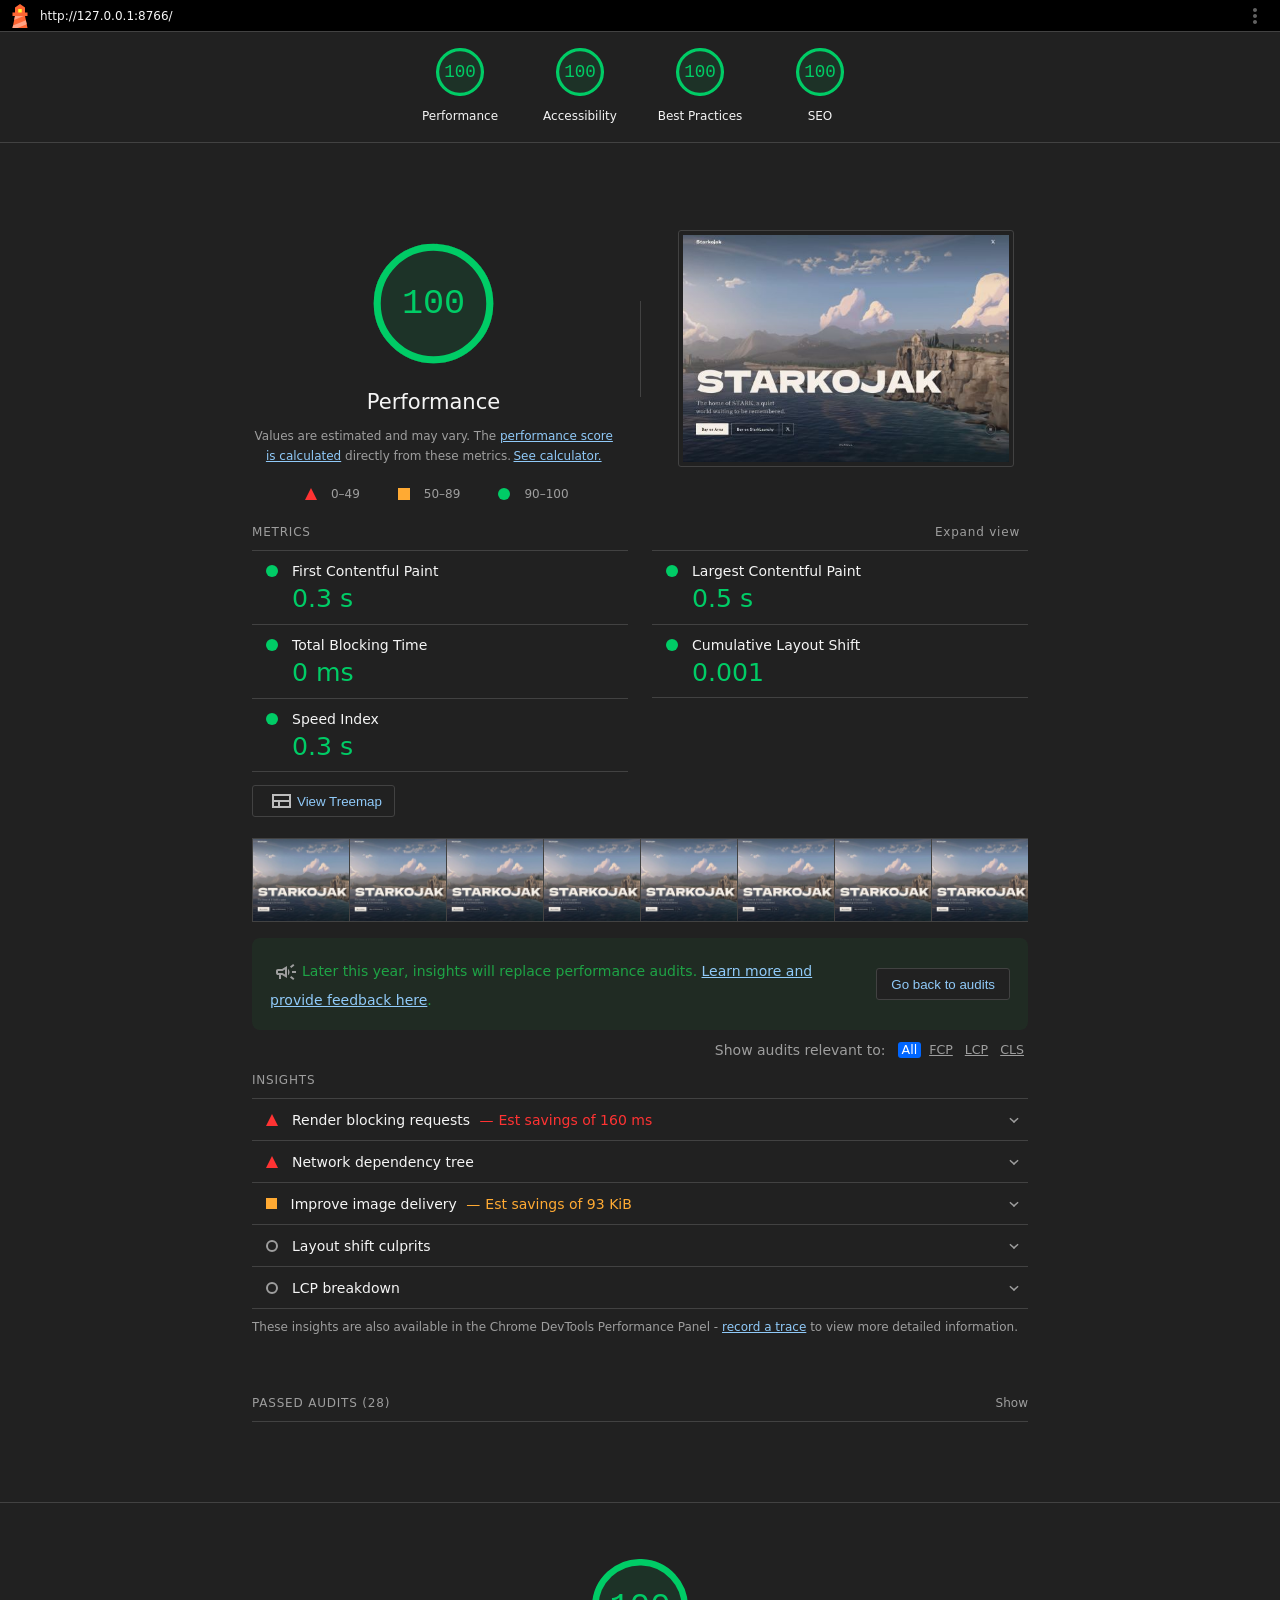
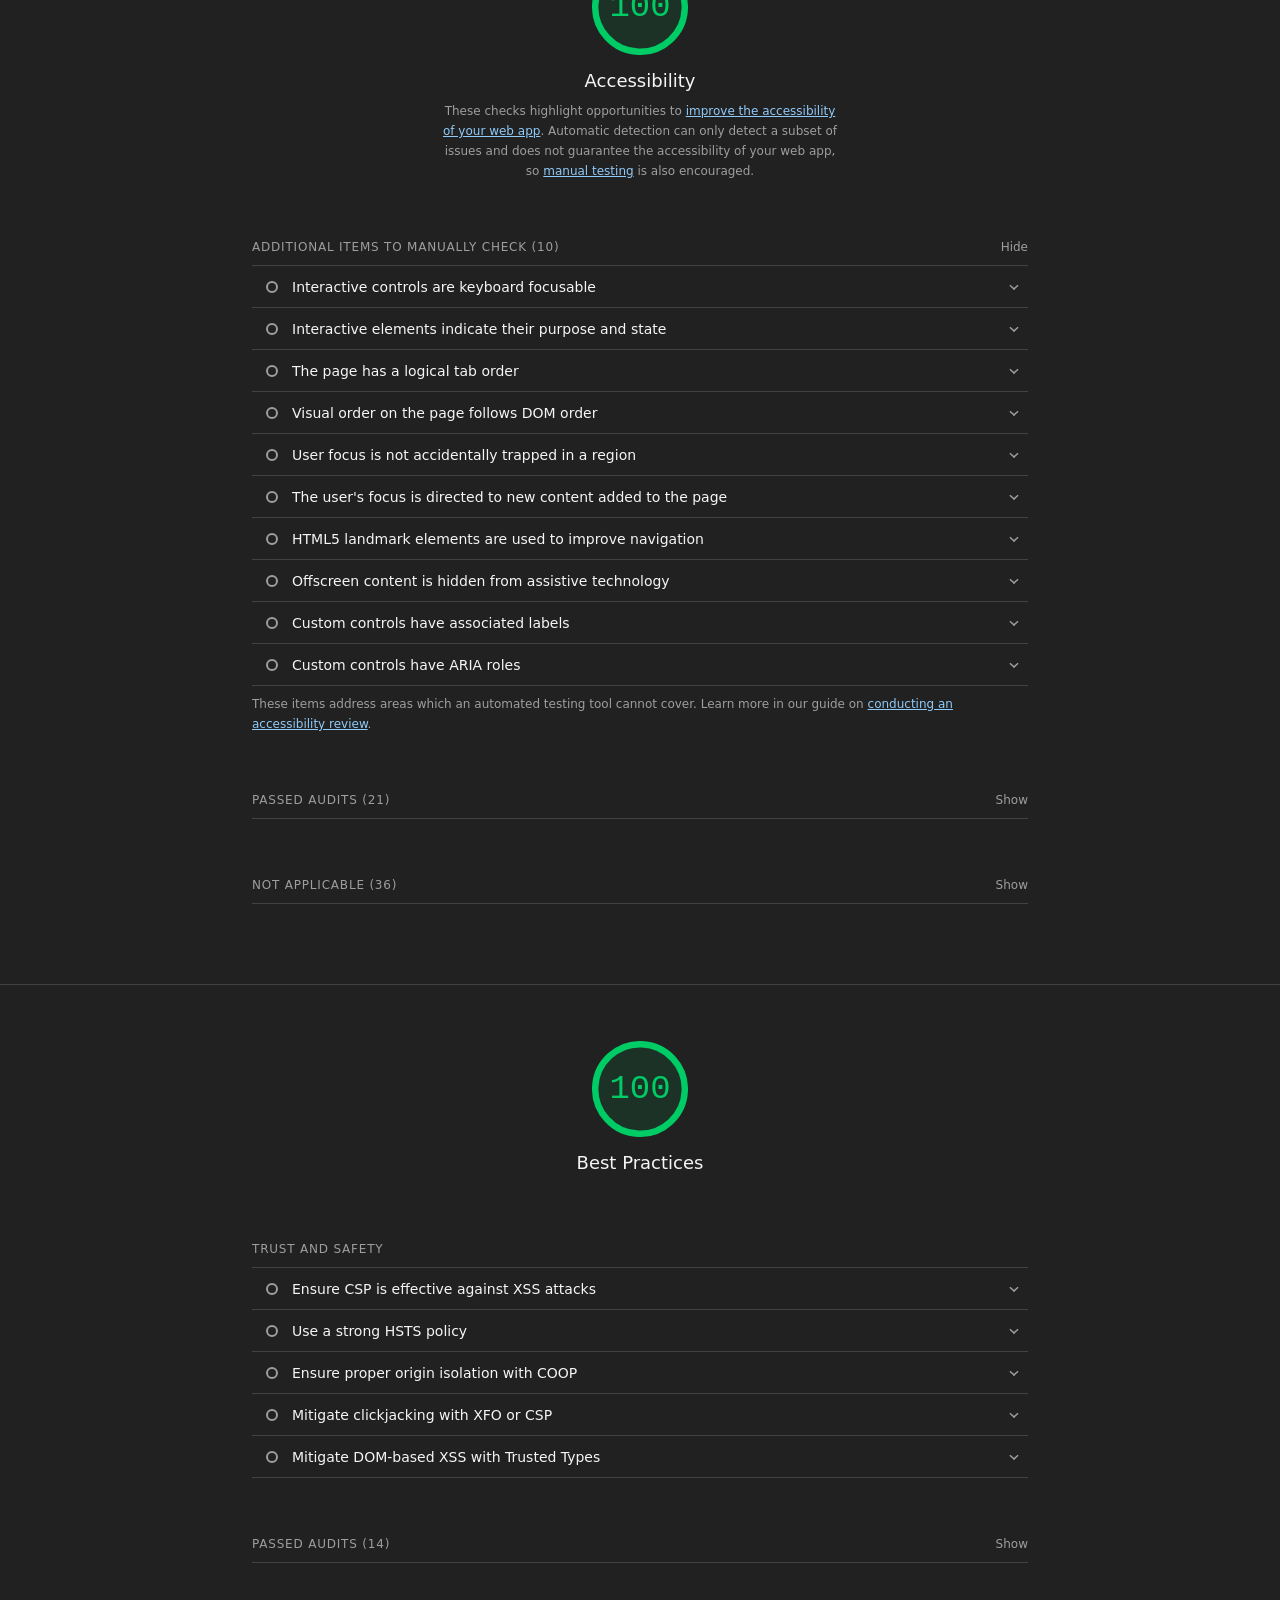
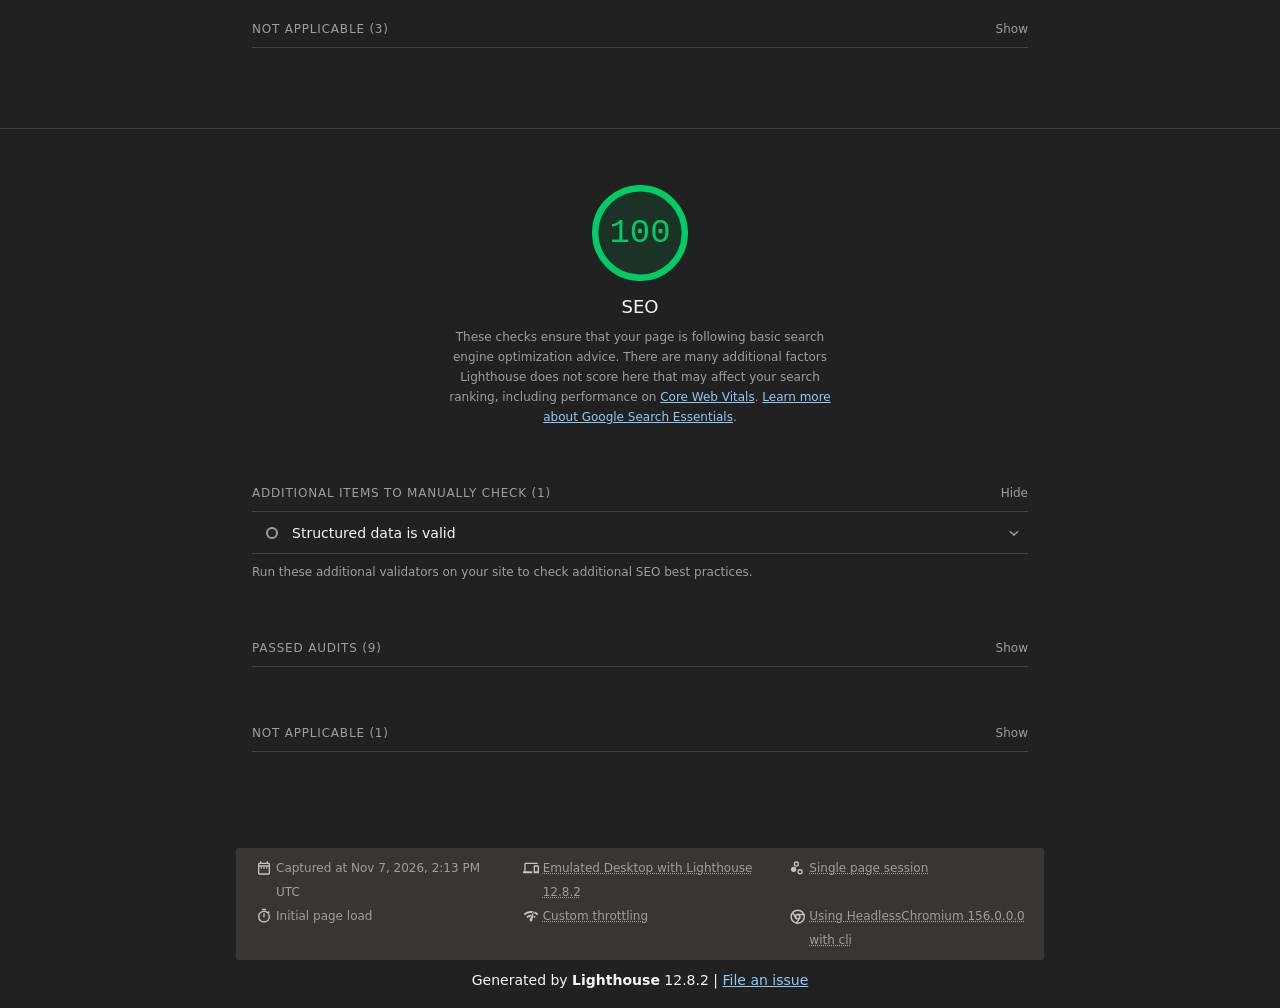
==== _redesign/lighthouse/local-desktop.html @ 0016d580 "Redesign: "Graphite and colour" Paper and ink for the story, full-bleed colour for the world.  - Her" ====
<!--
@license
Copyright 2018 Google LLC
SPDX-License-Identifier: Apache-2.0
-->
<!doctype html>
<html lang="en">
<head>
  <meta charset="utf-8">
  <meta name="viewport" content="width=device-width, initial-scale=1, minimum-scale=1">
  <link rel="icon" href='data:image/svg+xml;utf8,<svg fill="none" xmlns="http://www.w3.org/2000/svg" viewBox="0 0 48 48"><path d="m14 7 10-7 10 7v10h5v7h-5l5 24H9l5-24H9v-7h5V7Z" fill="%23F63"/><path d="M31.561 24H14l-1.689 8.105L31.561 24ZM18.983 48H9l1.022-4.907L35.723 32.27l1.663 7.98L18.983 48Z" fill="%23FFA385"/><path fill="%23FF3" d="M20.5 10h7v7h-7z"/></svg>'>
  <title>Lighthouse Report</title>
  <style>body {margin: 0}</style>
</head>
<body>
  <noscript>Lighthouse report requires JavaScript. Please enable.</noscript>

  <div id="lh-log"></div>

  <script>window.__LIGHTHOUSE_JSON__ = {"lighthouseVersion":"12.8.2","requestedUrl":"http://127.0.0.1:8766/","mainDocumentUrl":"http://127.0.0.1:8766/","finalDisplayedUrl":"http://127.0.0.1:8766/","finalUrl":"http://127.0.0.1:8766/","fetchTime":"2026-11-07T14:13:36.115Z","gatherMode":"navigation","runWarnings":[],"userAgent":"Mozilla/5.0 (Macintosh; Intel Mac OS X 10_15_7) AppleWebKit/537.36 (KHTML, like Gecko) HeadlessChrome/156.0.0.0 Safari/537.36","environment":{"networkUserAgent":"Mozilla/5.0 (Macintosh; Intel Mac OS X 10_15_7) AppleWebKit/537.36 (KHTML, like Gecko) Chrome/136.0.0.0 Safari/537.36","hostUserAgent":"Mozilla/5.0 (Macintosh; Intel Mac OS X 10_15_7) AppleWebKit/537.36 (KHTML, like Gecko) HeadlessChrome/156.0.0.0 Safari/537.36","benchmarkIndex":3225.5,"credits":{"axe-core":"4.14.0"}},"audits":{"is-on-https":{"id":"is-on-https","title":"Uses HTTPS","description":"All sites should be protected with HTTPS, even ones that don't handle sensitive data. This includes avoiding [mixed content](https://developers.google.com/web/fundamentals/security/prevent-mixed-content/what-is-mixed-content), where some resources are loaded over HTTP despite the initial request being served over HTTPS. HTTPS prevents intruders from tampering with or passively listening in on the communications between your app and your users, and is a prerequisite for HTTP/2 and many new web platform APIs. [Learn more about HTTPS](https://developer.chrome.com/docs/lighthouse/pwa/is-on-https/).","score":1,"scoreDisplayMode":"binary","details":{"type":"table","headings":[{"key":"url","valueType":"url","label":"Insecure URL"},{"key":"resolution","valueType":"text","label":"Request Resolution"}],"items":[]}},"redirects-http":{"id":"redirects-http","title":"Redirects HTTP traffic to HTTPS","description":"Make sure that you redirect all HTTP traffic to HTTPS in order to enable secure web features for all your users. [Learn more](https://developer.chrome.com/docs/lighthouse/pwa/redirects-http/).","score":null,"scoreDisplayMode":"notApplicable"},"viewport":{"id":"viewport","title":"Has a `\u003cmeta name=\"viewport\">` tag with `width` or `initial-scale`","description":"A `\u003cmeta name=\"viewport\">` not only optimizes your app for mobile screen sizes, but also prevents [a 300 millisecond delay to user input](https://developer.chrome.com/blog/300ms-tap-delay-gone-away/). [Learn more about using the viewport meta tag](https://developer.chrome.com/docs/lighthouse/pwa/viewport/).","score":1,"scoreDisplayMode":"metricSavings","warnings":[],"metricSavings":{"INP":0},"details":{"type":"debugdata","viewportContent":"width=device-width, initial-scale=1, viewport-fit=cover"},"guidanceLevel":3},"first-contentful-paint":{"id":"first-contentful-paint","title":"First Contentful Paint","description":"First Contentful Paint marks the time at which the first text or image is painted. [Learn more about the First Contentful Paint metric](https://developer.chrome.com/docs/lighthouse/performance/first-contentful-paint/).","score":1,"scoreDisplayMode":"numeric","numericValue":325.11965,"numericUnit":"millisecond","displayValue":"0.3 s","scoringOptions":{"p10":934,"median":1600}},"largest-contentful-paint":{"id":"largest-contentful-paint","title":"Largest Contentful Paint","description":"Largest Contentful Paint marks the time at which the largest text or image is painted. [Learn more about the Largest Contentful Paint metric](https://developer.chrome.com/docs/lighthouse/performance/lighthouse-largest-contentful-paint/)","score":1,"scoreDisplayMode":"numeric","numericValue":503.4131,"numericUnit":"millisecond","displayValue":"0.5 s","scoringOptions":{"p10":1200,"median":2400}},"first-meaningful-paint":{"id":"first-meaningful-paint","title":"First Meaningful Paint","description":"First Meaningful Paint measures when the primary content of a page is visible. [Learn more about the First Meaningful Paint metric](https://developer.chrome.com/docs/lighthouse/performance/first-meaningful-paint/).","score":null,"scoreDisplayMode":"notApplicable"},"speed-index":{"id":"speed-index","title":"Speed Index","description":"Speed Index shows how quickly the contents of a page are visibly populated. [Learn more about the Speed Index metric](https://developer.chrome.com/docs/lighthouse/performance/speed-index/).","score":1,"scoreDisplayMode":"numeric","numericValue":325.11965,"numericUnit":"millisecond","displayValue":"0.3 s","scoringOptions":{"p10":1311,"median":2300}},"screenshot-thumbnails":{"id":"screenshot-thumbnails","title":"Screenshot Thumbnails","description":"This is what the load of your site looked like.","score":1,"scoreDisplayMode":"informative","details":{"type":"filmstrip","scale":3000,"items":[{"timing":375,"timestamp":5137252929,"data":"[data-uri]"},{"timing":750,"timestamp":5137627929,"data":"[data-uri]"},{"timing":1125,"timestamp":5138002929,"data":"[data-uri]"},{"timing":1500,"timestamp":5138377929,"data":"[data-uri]"},{"timing":1875,"timestamp":5138752929,"data":"[data-uri]"},{"timing":2250,"timestamp":5139127929,"data":"[data-uri]"},{"timing":2625,"timestamp":5139502929,"data":"[data-uri]"},{"timing":3000,"timestamp":5139877929,"data":"[data-uri]"}]}},"final-screenshot":{"id":"final-screenshot","title":"Final Screenshot","description":"The last screenshot captured of the pageload.","score":1,"scoreDisplayMode":"informative","details":{"type":"screenshot","timing":2377,"timestamp":5139255156,"data":"[data-uri]"}},"total-blocking-time":{"id":"total-blocking-time","title":"Total Blocking Time","description":"Sum of all time periods between FCP and Time to Interactive, when task length exceeded 50ms, expressed in milliseconds. [Learn more about the Total Blocking Time metric](https://developer.chrome.com/docs/lighthouse/performance/lighthouse-total-blocking-time/).","score":1,"scoreDisplayMode":"numeric","numericValue":0,"numericUnit":"millisecond","displayValue":"0 ms","scoringOptions":{"p10":150,"median":350}},"max-potential-fid":{"id":"max-potential-fid","title":"Max Potential First Input Delay","description":"The maximum potential First Input Delay that your users could experience is the duration of the longest task. [Learn more about the Maximum Potential First Input Delay metric](https://developer.chrome.com/docs/lighthouse/performance/lighthouse-max-potential-fid/).","score":1,"scoreDisplayMode":"numeric","numericValue":16,"numericUnit":"millisecond","displayValue":"20 ms"},"cumulative-layout-shift":{"id":"cumulative-layout-shift","title":"Cumulative Layout Shift","description":"Cumulative Layout Shift measures the movement of visible elements within the viewport. [Learn more about the Cumulative Layout Shift metric](https://web.dev/articles/cls).","score":1,"scoreDisplayMode":"numeric","numericValue":0.001334762717800543,"numericUnit":"unitless","displayValue":"0.001","scoringOptions":{"p10":0.1,"median":0.25},"details":{"type":"debugdata","items":[{"cumulativeLayoutShiftMainFrame":0.001334762717800543,"newEngineResult":{"cumulativeLayoutShift":0.001334762717800543,"cumulativeLayoutShiftMainFrame":0.001334762717800543},"newEngineResultDiffered":false}]}},"errors-in-console":{"id":"errors-in-console","title":"No browser errors logged to the console","description":"Errors logged to the console indicate unresolved problems. They can come from network request failures and other browser concerns. [Learn more about this errors in console diagnostic audit](https://developer.chrome.com/docs/lighthouse/best-practices/errors-in-console/)","score":1,"scoreDisplayMode":"binary","details":{"type":"table","headings":[{"key":"sourceLocation","valueType":"source-location","label":"Source"},{"key":"description","valueType":"code","label":"Description"}],"items":[]}},"server-response-time":{"id":"server-response-time","title":"Initial server response time was short","description":"Keep the server response time for the main document short because all other requests depend on it. [Learn more about the Time to First Byte metric](https://developer.chrome.com/docs/lighthouse/performance/time-to-first-byte/).","score":1,"scoreDisplayMode":"metricSavings","numericValue":1.008,"numericUnit":"millisecond","displayValue":"Root document took 0 ms","metricSavings":{"FCP":0,"LCP":0},"details":{"type":"opportunity","headings":[{"key":"url","valueType":"url","label":"URL"},{"key":"responseTime","valueType":"timespanMs","label":"Time Spent"}],"items":[{"url":"http://127.0.0.1:8766/","responseTime":1.008}],"overallSavingsMs":0},"guidanceLevel":1},"interactive":{"id":"interactive","title":"Time to Interactive","description":"Time to Interactive is the amount of time it takes for the page to become fully interactive. [Learn more about the Time to Interactive metric](https://developer.chrome.com/docs/lighthouse/performance/interactive/).","score":1,"scoreDisplayMode":"numeric","numericValue":505.4131,"numericUnit":"millisecond","displayValue":"0.5 s"},"user-timings":{"id":"user-timings","title":"User Timing marks and measures","description":"Consider instrumenting your app with the User Timing API to measure your app's real-world performance during key user experiences. [Learn more about User Timing marks](https://developer.chrome.com/docs/lighthouse/performance/user-timings/).","score":null,"scoreDisplayMode":"notApplicable","details":{"type":"table","headings":[{"key":"name","valueType":"text","label":"Name"},{"key":"timingType","valueType":"text","label":"Type"},{"key":"startTime","valueType":"ms","granularity":0.01,"label":"Start Time"},{"key":"duration","valueType":"ms","granularity":0.01,"label":"Duration"}],"items":[]},"guidanceLevel":2},"critical-request-chains":{"id":"critical-request-chains","title":"Avoid chaining critical requests","description":"The Critical Request Chains below show you what resources are loaded with a high priority. Consider reducing the length of chains, reducing the download size of resources, or deferring the download of unnecessary resources to improve page load. [Learn how to avoid chaining critical requests](https://developer.chrome.com/docs/lighthouse/performance/critical-request-chains/).","score":1,"scoreDisplayMode":"informative","displayValue":"4 chains found","details":{"type":"criticalrequestchain","chains":{"4116160D7A73686DCF91D10D3E949F8C":{"request":{"url":"http://127.0.0.1:8766/","startTime":5136.878706,"endTime":5136.880255,"responseReceivedTime":5136.879908,"transferSize":4222},"children":{"6181.4":{"request":{"url":"http://127.0.0.1:8766/style.css","startTime":5136.898798,"endTime":5136.901402,"responseReceivedTime":5136.9010180000005,"transferSize":6203},"children":{"6181.33":{"request":{"url":"http://127.0.0.1:8766/fonts/shippori-mincho-500-latin.woff2","startTime":5136.92151,"endTime":5136.924949,"responseReceivedTime":5136.924175,"transferSize":28949}},"6181.34":{"request":{"url":"http://127.0.0.1:8766/fonts/zen-kaku-gothic-new-500-latin.woff2","startTime":5136.92159,"endTime":5136.925357,"responseReceivedTime":5136.924426,"transferSize":9812}},"6181.35":{"request":{"url":"http://127.0.0.1:8766/fonts/zen-kaku-gothic-new-700-latin.woff2","startTime":5136.921719,"endTime":5136.926077,"responseReceivedTime":5136.925603999999,"transferSize":9904}}}},"6181.5":{"request":{"url":"http://127.0.0.1:8766/content.js","startTime":5136.898989,"endTime":5136.902082,"responseReceivedTime":5136.901946000001,"transferSize":2166}}}}},"longestChain":{"duration":47.37100000027567,"length":3,"transferSize":9904}},"guidanceLevel":1},"redirects":{"id":"redirects","title":"Avoid multiple page redirects","description":"Redirects introduce additional delays before the page can be loaded. [Learn how to avoid page redirects](https://developer.chrome.com/docs/lighthouse/performance/redirects/).","score":1,"scoreDisplayMode":"metricSavings","numericValue":0,"numericUnit":"millisecond","displayValue":"","metricSavings":{"LCP":0,"FCP":0},"details":{"type":"opportunity","headings":[],"items":[],"overallSavingsMs":0},"guidanceLevel":2},"image-aspect-ratio":{"id":"image-aspect-ratio","title":"Displays images with correct aspect ratio","description":"Image display dimensions should match natural aspect ratio. [Learn more about image aspect ratio](https://developer.chrome.com/docs/lighthouse/best-practices/image-aspect-ratio/).","score":1,"scoreDisplayMode":"binary","details":{"type":"table","headings":[{"key":"node","valueType":"node","label":""},{"key":"url","valueType":"url","label":"URL"},{"key":"displayedAspectRatio","valueType":"text","label":"Aspect Ratio (Displayed)"},{"key":"actualAspectRatio","valueType":"text","label":"Aspect Ratio (Actual)"}],"items":[]}},"image-size-responsive":{"id":"image-size-responsive","title":"Serves images with appropriate resolution","description":"Image natural dimensions should be proportional to the display size and the pixel ratio to maximize image clarity. [Learn how to provide responsive images](https://web.dev/articles/serve-responsive-images).","score":1,"scoreDisplayMode":"binary","details":{"type":"table","headings":[{"key":"node","valueType":"node","label":""},{"key":"url","valueType":"url","label":"URL"},{"key":"displayedSize","valueType":"text","label":"Displayed size"},{"key":"actualSize","valueType":"text","label":"Actual size"},{"key":"expectedSize","valueType":"text","label":"Expected size"}],"items":[]}},"deprecations":{"id":"deprecations","title":"Avoids deprecated APIs","description":"Deprecated APIs will eventually be removed from the browser. [Learn more about deprecated APIs](https://developer.chrome.com/docs/lighthouse/best-practices/deprecations/).","score":1,"scoreDisplayMode":"binary","details":{"type":"table","headings":[{"key":"value","valueType":"text","label":"Deprecation / Warning"},{"key":"source","valueType":"source-location","label":"Source"}],"items":[]}},"third-party-cookies":{"id":"third-party-cookies","title":"Avoids third-party cookies","description":"Third-party cookies may be blocked in some contexts. [Learn more about preparing for third-party cookie restrictions](https://privacysandbox.google.com/cookies/prepare/overview).","score":1,"scoreDisplayMode":"binary","details":{"type":"table","headings":[{"key":"name","valueType":"text","label":"Name"},{"key":"url","valueType":"url","label":"URL"}],"items":[]}},"mainthread-work-breakdown":{"id":"mainthread-work-breakdown","title":"Minimizes main-thread work","description":"Consider reducing the time spent parsing, compiling and executing JS. You may find delivering smaller JS payloads helps with this. [Learn how to minimize main-thread work](https://developer.chrome.com/docs/lighthouse/performance/mainthread-work-breakdown/)","score":1,"scoreDisplayMode":"metricSavings","numericValue":78.47600000000025,"numericUnit":"millisecond","displayValue":"0.1 s","metricSavings":{"TBT":0},"details":{"type":"table","headings":[{"key":"groupLabel","valueType":"text","label":"Category"},{"key":"duration","valueType":"ms","granularity":1,"label":"Time Spent"}],"items":[{"group":"other","groupLabel":"Other","duration":44.27800000000027},{"group":"styleLayout","groupLabel":"Style & Layout","duration":19.014999999999997},{"group":"scriptEvaluation","groupLabel":"Script Evaluation","duration":6.7759999999999945},{"group":"paintCompositeRender","groupLabel":"Rendering","duration":4.769999999999996},{"group":"parseHTML","groupLabel":"Parse HTML & CSS","duration":1.9849999999999999},{"group":"scriptParseCompile","groupLabel":"Script Parsing & Compilation","duration":0.8820000000000001},{"group":"garbageCollection","groupLabel":"Garbage Collection","duration":0.7700000000000002}],"sortedBy":["duration"]},"guidanceLevel":1},"bootup-time":{"id":"bootup-time","title":"JavaScript execution time","description":"Consider reducing the time spent parsing, compiling, and executing JS. You may find delivering smaller JS payloads helps with this. [Learn how to reduce Javascript execution time](https://developer.chrome.com/docs/lighthouse/performance/bootup-time/).","score":null,"scoreDisplayMode":"notApplicable","numericValue":0,"numericUnit":"millisecond","displayValue":"","metricSavings":{"TBT":0},"details":{"type":"table","headings":[{"key":"url","valueType":"url","label":"URL"},{"key":"total","granularity":1,"valueType":"ms","label":"Total CPU Time"},{"key":"scripting","granularity":1,"valueType":"ms","label":"Script Evaluation"},{"key":"scriptParseCompile","granularity":1,"valueType":"ms","label":"Script Parse"}],"items":[]},"guidanceLevel":1},"uses-rel-preconnect":{"id":"uses-rel-preconnect","title":"Preconnect to required origins","description":"Consider adding `preconnect` or `dns-prefetch` resource hints to establish early connections to important third-party origins. [Learn how to preconnect to required origins](https://developer.chrome.com/docs/lighthouse/performance/uses-rel-preconnect/).","score":1,"scoreDisplayMode":"metricSavings","numericValue":0,"numericUnit":"millisecond","displayValue":"","warnings":[],"metricSavings":{"LCP":0,"FCP":0},"details":{"type":"opportunity","headings":[],"items":[],"overallSavingsMs":0,"sortedBy":["wastedMs"]},"guidanceLevel":3},"font-display":{"id":"font-display","title":"All text remains visible during webfont loads","description":"Leverage the `font-display` CSS feature to ensure text is user-visible while webfonts are loading. [Learn more about `font-display`](https://developer.chrome.com/docs/lighthouse/performance/font-display/).","score":1,"scoreDisplayMode":"metricSavings","warnings":[],"details":{"type":"table","headings":[{"key":"url","valueType":"url","label":"URL"},{"key":"wastedMs","valueType":"ms","label":"Est Savings"}],"items":[]},"guidanceLevel":3},"diagnostics":{"id":"diagnostics","title":"Diagnostics","description":"Collection of useful page vitals.","score":1,"scoreDisplayMode":"informative","details":{"type":"debugdata","items":[{"numRequests":17,"numScripts":2,"numStylesheets":1,"numFonts":5,"numTasks":704,"numTasksOver10ms":2,"numTasksOver25ms":0,"numTasksOver50ms":0,"numTasksOver100ms":0,"numTasksOver500ms":0,"rtt":0.018449999999999998,"throughput":1927324486.1023207,"maxRtt":0.018449999999999998,"maxServerLatency":1.70655,"totalByteWeight":2251115,"totalTaskTime":78.47599999999993,"mainDocumentTransferSize":4222}]}},"network-requests":{"id":"network-requests","title":"Network Requests","description":"Lists the network requests that were made during page load.","score":1,"scoreDisplayMode":"informative","details":{"type":"table","headings":[{"key":"url","valueType":"url","label":"URL"},{"key":"protocol","valueType":"text","label":"Protocol"},{"key":"networkRequestTime","valueType":"ms","granularity":1,"label":"Network Request Time"},{"key":"networkEndTime","valueType":"ms","granularity":1,"label":"Network End Time"},{"key":"transferSize","valueType":"bytes","displayUnit":"kb","granularity":1,"label":"Transfer Size"},{"key":"resourceSize","valueType":"bytes","displayUnit":"kb","granularity":1,"label":"Resource Size"},{"key":"statusCode","valueType":"text","label":"Status Code"},{"key":"mimeType","valueType":"text","label":"MIME Type"},{"key":"resourceType","valueType":"text","label":"Resource Type"}],"items":[{"url":"http://127.0.0.1:8766/","sessionTargetType":"page","protocol":"http/1.1","rendererStartTime":0,"networkRequestTime":0.419000000692904,"networkEndTime":1.9680000003427267,"finished":true,"transferSize":4222,"resourceSize":21840,"statusCode":200,"mimeType":"text/html","resourceType":"Document","priority":"VeryHigh","experimentalFromMainFrame":true,"entity":"127.0.0.1"},{"url":"http://127.0.0.1:8766/fonts/dela-gothic-one-400-latin.woff2","sessionTargetType":"page","protocol":"http/1.1","rendererStartTime":17.679000000469387,"networkRequestTime":17.937000000849366,"networkEndTime":21.657000000588596,"finished":true,"transferSize":14025,"resourceSize":13800,"statusCode":200,"mimeType":"font/woff2","resourceType":"Font","priority":"High","isLinkPreload":true,"experimentalFromMainFrame":true,"entity":"127.0.0.1"},{"url":"http://127.0.0.1:8766/fonts/shippori-mincho-400-latin.woff2","sessionTargetType":"page","protocol":"http/1.1","rendererStartTime":17.8050000006333,"networkRequestTime":18.091000000946224,"networkEndTime":21.58999999985099,"finished":true,"transferSize":27385,"resourceSize":27160,"statusCode":200,"mimeType":"font/woff2","resourceType":"Font","priority":"High","isLinkPreload":true,"experimentalFromMainFrame":true,"entity":"127.0.0.1"},{"url":"http://127.0.0.1:8766/style.css","sessionTargetType":"page","protocol":"http/1.1","rendererStartTime":17.83500000089407,"networkRequestTime":20.511000000871718,"networkEndTime":23.11500000115484,"finished":true,"transferSize":6203,"resourceSize":25944,"statusCode":200,"mimeType":"text/css","resourceType":"Stylesheet","priority":"VeryHigh","experimentalFromMainFrame":true,"entity":"127.0.0.1"},{"url":"http://127.0.0.1:8766/content.js","sessionTargetType":"page","protocol":"http/1.1","rendererStartTime":17.87100000027567,"networkRequestTime":20.70200000051409,"networkEndTime":23.794999999925494,"finished":true,"transferSize":2166,"resourceSize":4890,"statusCode":200,"mimeType":"text/javascript","resourceType":"Script","priority":"High","experimentalFromMainFrame":true,"entity":"127.0.0.1"},{"url":"http://127.0.0.1:8766/script.js","sessionTargetType":"page","protocol":"http/1.1","rendererStartTime":17.902000000700355,"networkRequestTime":24.43900000024587,"networkEndTime":26.171000000089407,"finished":true,"transferSize":6501,"resourceSize":19901,"statusCode":200,"mimeType":"text/javascript","resourceType":"Script","priority":"Low","experimentalFromMainFrame":true,"entity":"127.0.0.1"},{"url":"http://127.0.0.1:8766/assets/hero/poster-1920.avif","sessionTargetType":"page","protocol":"http/1.1","rendererStartTime":17.93800000101328,"networkRequestTime":21.03899999987334,"networkEndTime":24.830000000074506,"finished":true,"transferSize":66126,"resourceSize":65901,"statusCode":200,"mimeType":"image/avif","resourceType":"Image","priority":"High","experimentalFromMainFrame":true,"entity":"127.0.0.1"},{"url":"http://127.0.0.1:8766/assets/paper.webp","sessionTargetType":"page","protocol":"http/1.1","rendererStartTime":27.238000000827014,"networkRequestTime":27.35300000011921,"networkEndTime":27.838000000454485,"finished":true,"transferSize":3536,"resourceSize":3312,"statusCode":200,"mimeType":"image/webp","resourceType":"Image","priority":"High","experimentalFromMainFrame":true,"entity":"127.0.0.1"},{"url":"http://127.0.0.1:8766/fonts/shippori-mincho-500-latin.woff2","sessionTargetType":"page","protocol":"http/1.1","rendererStartTime":31.311999999918044,"networkRequestTime":43.22300000023097,"networkEndTime":46.66200000047684,"finished":true,"transferSize":28949,"resourceSize":28724,"statusCode":200,"mimeType":"font/woff2","resourceType":"Font","priority":"VeryHigh","experimentalFromMainFrame":true,"entity":"127.0.0.1"},{"url":"http://127.0.0.1:8766/fonts/zen-kaku-gothic-new-500-latin.woff2","sessionTargetType":"page","protocol":"http/1.1","rendererStartTime":32.85000000055879,"networkRequestTime":43.303000000305474,"networkEndTime":47.07000000029802,"finished":true,"transferSize":9812,"resourceSize":9588,"statusCode":200,"mimeType":"font/woff2","resourceType":"Font","priority":"VeryHigh","experimentalFromMainFrame":true,"entity":"127.0.0.1"},{"url":"http://127.0.0.1:8766/fonts/zen-kaku-gothic-new-700-latin.woff2","sessionTargetType":"page","protocol":"http/1.1","rendererStartTime":34.355999999679625,"networkRequestTime":43.4320000000298,"networkEndTime":47.790000000968575,"finished":true,"transferSize":9904,"resourceSize":9680,"statusCode":200,"mimeType":"font/woff2","resourceType":"Font","priority":"VeryHigh","experimentalFromMainFrame":true,"entity":"127.0.0.1"},{"url":"http://127.0.0.1:8766/assets/prologue/bay-1200.avif","sessionTargetType":"page","protocol":"http/1.1","rendererStartTime":42.476000000722706,"networkRequestTime":42.65500000026077,"networkEndTime":46.87800000049174,"finished":true,"transferSize":154567,"resourceSize":154341,"statusCode":200,"mimeType":"image/avif","resourceType":"Image","priority":"Low","experimentalFromMainFrame":true,"entity":"127.0.0.1"},{"url":"http://127.0.0.1:8766/assets/prologue/eyes-720.avif","sessionTargetType":"page","protocol":"http/1.1","rendererStartTime":42.52200000081211,"networkRequestTime":42.881000000052154,"networkEndTime":45.32000000029802,"finished":true,"transferSize":43963,"resourceSize":43738,"statusCode":200,"mimeType":"image/avif","resourceType":"Image","priority":"Low","experimentalFromMainFrame":true,"entity":"127.0.0.1"},{"url":"http://127.0.0.1:8766/assets/prologue/star-480.avif","sessionTargetType":"page","protocol":"http/1.1","rendererStartTime":42.54800000041723,"networkRequestTime":43.04200000036508,"networkEndTime":45.510999999940395,"finished":true,"transferSize":40263,"resourceSize":40038,"statusCode":200,"mimeType":"image/avif","resourceType":"Image","priority":"Low","experimentalFromMainFrame":true,"entity":"127.0.0.1"},{"url":"http://127.0.0.1:8766/assets/prologue/wake-480.avif","sessionTargetType":"page","protocol":"http/1.1","rendererStartTime":42.57200000062585,"networkRequestTime":43.139000000432134,"networkEndTime":45.726000000722706,"finished":true,"transferSize":75827,"resourceSize":75602,"statusCode":200,"mimeType":"image/avif","resourceType":"Image","priority":"Low","experimentalFromMainFrame":true,"entity":"127.0.0.1"},{"url":"http://127.0.0.1:8766/favicon.svg","sessionTargetType":"page","protocol":"http/1.1","rendererStartTime":52.635999999940395,"networkRequestTime":52.80600000079721,"networkEndTime":53.50000000093132,"finished":true,"transferSize":423,"resourceSize":224,"statusCode":200,"mimeType":"image/svg+xml","resourceType":"Other","priority":"High","experimentalFromMainFrame":true,"entity":"127.0.0.1"},{"url":"http://127.0.0.1:8766/assets/hero/hero-1080.webm","sessionTargetType":"page","protocol":"http/1.1","rendererStartTime":58.3980000000447,"networkRequestTime":58.579000000841916,"networkEndTime":63.09300000034273,"finished":true,"transferSize":1757243,"resourceSize":1756963,"statusCode":206,"mimeType":"video/webm","resourceType":"Media","priority":"Low","experimentalFromMainFrame":true,"entity":"127.0.0.1"}],"debugData":{"type":"debugdata","networkStartTimeTs":5136878287,"initiators":[{"type":"parser","url":"http://127.0.0.1:8766/","lineNumber":23,"columnNumber":107},{"type":"parser","url":"http://127.0.0.1:8766/","lineNumber":24,"columnNumber":107},{"type":"parser","url":"http://127.0.0.1:8766/","lineNumber":25,"columnNumber":42},{"type":"parser","url":"http://127.0.0.1:8766/","lineNumber":27,"columnNumber":27},{"type":"parser","url":"http://127.0.0.1:8766/","lineNumber":28,"columnNumber":32},{"type":"parser","url":"http://127.0.0.1:8766/","lineNumber":57,"columnNumber":109},{"type":"parser","url":"http://127.0.0.1:8766/style.css"},{"type":"parser","url":"http://127.0.0.1:8766/style.css"},{"type":"parser","url":"http://127.0.0.1:8766/style.css"},{"type":"parser","url":"http://127.0.0.1:8766/style.css"},{"type":"parser","url":"http://127.0.0.1:8766/","lineNumber":298,"columnNumber":1},{"type":"parser","url":"http://127.0.0.1:8766/","lineNumber":298,"columnNumber":1},{"type":"parser","url":"http://127.0.0.1:8766/","lineNumber":298,"columnNumber":1},{"type":"parser","url":"http://127.0.0.1:8766/","lineNumber":298,"columnNumber":1}]}}},"network-rtt":{"id":"network-rtt","title":"Network Round Trip Times","description":"Network round trip times (RTT) have a large impact on performance. If the RTT to an origin is high, it's an indication that servers closer to the user could improve performance. [Learn more about the Round Trip Time](https://hpbn.co/primer-on-latency-and-bandwidth/).","score":1,"scoreDisplayMode":"informative","numericValue":0.018449999999999998,"numericUnit":"millisecond","displayValue":"0 ms","details":{"type":"table","headings":[{"key":"origin","valueType":"text","label":"URL"},{"key":"rtt","valueType":"ms","granularity":1,"label":"Time Spent"}],"items":[{"origin":"http://127.0.0.1:8766","rtt":0.018449999999999998}],"sortedBy":["rtt"]}},"network-server-latency":{"id":"network-server-latency","title":"Server Backend Latencies","description":"Server latencies can impact web performance. If the server latency of an origin is high, it's an indication the server is overloaded or has poor backend performance. [Learn more about server response time](https://hpbn.co/primer-on-web-performance/#analyzing-the-resource-waterfall).","score":1,"scoreDisplayMode":"informative","numericValue":1.70655,"numericUnit":"millisecond","displayValue":"0 ms","details":{"type":"table","headings":[{"key":"origin","valueType":"text","label":"URL"},{"key":"serverResponseTime","valueType":"ms","granularity":1,"label":"Time Spent"}],"items":[{"origin":"http://127.0.0.1:8766","serverResponseTime":1.70655}],"sortedBy":["serverResponseTime"]}},"main-thread-tasks":{"id":"main-thread-tasks","title":"Tasks","description":"Lists the toplevel main thread tasks that executed during page load.","score":1,"scoreDisplayMode":"informative","details":{"type":"table","headings":[{"key":"startTime","valueType":"ms","granularity":1,"label":"Start Time"},{"key":"duration","valueType":"ms","granularity":1,"label":"End Time"}],"items":[{"duration":10.803,"startTime":5.918},{"duration":15.815,"startTime":27.226}]}},"metrics":{"id":"metrics","title":"Metrics","description":"Collects all available metrics.","score":1,"scoreDisplayMode":"informative","numericValue":505,"numericUnit":"millisecond","details":{"type":"debugdata","items":[{"firstContentfulPaint":325,"largestContentfulPaint":503,"interactive":505,"speedIndex":325,"totalBlockingTime":0,"maxPotentialFID":16,"cumulativeLayoutShift":0.001334762717800543,"cumulativeLayoutShiftMainFrame":0.001334762717800543,"timeToFirstByte":122,"observedTimeOrigin":0,"observedTimeOriginTs":5136877929,"observedNavigationStart":0,"observedNavigationStartTs":5136877929,"observedFirstPaint":60,"observedFirstPaintTs":5136937656,"observedFirstContentfulPaint":60,"observedFirstContentfulPaintTs":5136937656,"observedFirstContentfulPaintAllFrames":60,"observedFirstContentfulPaintAllFramesTs":5136937656,"observedLargestContentfulPaint":60,"observedLargestContentfulPaintTs":5136937656,"observedLargestContentfulPaintAllFrames":60,"observedLargestContentfulPaintAllFramesTs":5136937656,"observedTraceEnd":2393,"observedTraceEndTs":5139271402,"observedLoad":49,"observedLoadTs":5136926962,"observedDomContentLoaded":45,"observedDomContentLoadedTs":5136922463,"observedCumulativeLayoutShift":0.001334762717800543,"observedCumulativeLayoutShiftMainFrame":0.001334762717800543,"observedFirstVisualChange":60,"observedFirstVisualChangeTs":5136937929,"observedLastVisualChange":2377,"observedLastVisualChangeTs":5139254929,"observedSpeedIndex":189,"observedSpeedIndexTs":5137066624},{"lcpInvalidated":false}]}},"resource-summary":{"id":"resource-summary","title":"Resources Summary","description":"Aggregates all network requests and groups them by type","score":1,"scoreDisplayMode":"informative","details":{"type":"table","headings":[{"key":"label","valueType":"text","label":"Resource Type"},{"key":"requestCount","valueType":"numeric","label":"Requests"},{"key":"transferSize","valueType":"bytes","label":"Transfer Size"}],"items":[{"resourceType":"total","label":"Total","requestCount":17,"transferSize":2251115},{"resourceType":"media","label":"Media","requestCount":1,"transferSize":1757243},{"resourceType":"image","label":"Image","requestCount":6,"transferSize":384282},{"resourceType":"font","label":"Font","requestCount":5,"transferSize":90075},{"resourceType":"script","label":"Script","requestCount":2,"transferSize":8667},{"resourceType":"stylesheet","label":"Stylesheet","requestCount":1,"transferSize":6203},{"resourceType":"document","label":"Document","requestCount":1,"transferSize":4222},{"resourceType":"other","label":"Other","requestCount":1,"transferSize":423},{"resourceType":"third-party","label":"Third-party","requestCount":0,"transferSize":0}]}},"third-party-summary":{"id":"third-party-summary","title":"Minimize third-party usage","description":"Third-party code can significantly impact load performance. Limit the number of redundant third-party providers and try to load third-party code after your page has primarily finished loading. [Learn how to minimize third-party impact](https://developers.google.com/web/fundamentals/performance/optimizing-content-efficiency/loading-third-party-javascript/).","score":null,"scoreDisplayMode":"notApplicable","metricSavings":{"TBT":0},"guidanceLevel":1},"third-party-facades":{"id":"third-party-facades","title":"Lazy load third-party resources with facades","description":"Some third-party embeds can be lazy loaded. Consider replacing them with a facade until they are required. [Learn how to defer third-parties with a facade](https://developer.chrome.com/docs/lighthouse/performance/third-party-facades/).","score":null,"scoreDisplayMode":"notApplicable","metricSavings":{"TBT":0},"guidanceLevel":3},"largest-contentful-paint-element":{"id":"largest-contentful-paint-element","title":"Largest Contentful Paint element","description":"This is the largest contentful element painted within the viewport. [Learn more about the Largest Contentful Paint element](https://developer.chrome.com/docs/lighthouse/performance/lighthouse-largest-contentful-paint/)","score":1,"scoreDisplayMode":"informative","displayValue":"500 ms","metricSavings":{"LCP":0},"details":{"type":"list","items":[{"type":"table","headings":[{"key":"node","valueType":"node","label":"Element"}],"items":[{"node":{"type":"node","lhId":"page-0-SPAN","path":"1,HTML,1,BODY,3,MAIN,1,SECTION,1,DIV,0,H1,0,SPAN","selector":"section.hero > div.hero__content > h1#hero-title > span.wordmark","boundingRect":{"top":543,"bottom":654,"left":54,"right":1296,"width":1242,"height":112},"snippet":"\u003cspan class=\"wordmark\" data-c=\"hero.title\">","nodeLabel":"STARKOJAK"}}]},{"type":"table","headings":[{"key":"phase","valueType":"text","label":"Phase"},{"key":"percent","valueType":"text","label":"% of LCP"},{"key":"timing","valueType":"ms","label":"Timing"}],"items":[{"phase":"TTFB","timing":121.70655,"percent":"24%"},{"phase":"Load Delay","timing":0,"percent":"0%"},{"phase":"Load Time","timing":0,"percent":"0%"},{"phase":"Render Delay","timing":381.70655,"percent":"76%"}]}]},"guidanceLevel":1},"lcp-lazy-loaded":{"id":"lcp-lazy-loaded","title":"Largest Contentful Paint image was not lazily loaded","description":"Above-the-fold images that are lazily loaded render later in the page lifecycle, which can delay the largest contentful paint. [Learn more about optimal lazy loading](https://web.dev/articles/lcp-lazy-loading).","score":null,"scoreDisplayMode":"notApplicable","metricSavings":{"LCP":0},"guidanceLevel":3},"layout-shifts":{"id":"layout-shifts","title":"Avoid large layout shifts","description":"These are the largest layout shifts observed on the page. Each table item represents a single layout shift, and shows the element that shifted the most. Below each item are possible root causes that led to the layout shift. Some of these layout shifts may not be included in the CLS metric value due to [windowing](https://web.dev/articles/cls#what_is_cls). [Learn how to improve CLS](https://web.dev/articles/optimize-cls)","score":1,"scoreDisplayMode":"informative","displayValue":"1 layout shift found","metricSavings":{"CLS":0.001},"details":{"type":"table","headings":[{"key":"node","valueType":"node","subItemsHeading":{"key":"extra"},"label":"Element"},{"key":"score","valueType":"numeric","subItemsHeading":{"key":"cause","valueType":"text"},"granularity":0.001,"label":"Layout shift score"}],"items":[{"node":{"type":"node","lhId":"page-1-NAV","path":"1,HTML,1,BODY,2,HEADER,1,NAV","selector":"body > header.bar > nav.bar__nav","boundingRect":{"top":6,"bottom":50,"left":974,"right":1296,"width":322,"height":44},"snippet":"\u003cnav class=\"bar__nav\" data-c-aria=\"nav.label\" aria-label=\"Links\">","nodeLabel":"Links"},"score":0.001334762717800543}]},"guidanceLevel":2},"long-tasks":{"id":"long-tasks","title":"Avoid long main-thread tasks","description":"Lists the longest tasks on the main thread, useful for identifying worst contributors to input delay. [Learn how to avoid long main-thread tasks](https://web.dev/articles/optimize-long-tasks)","score":null,"scoreDisplayMode":"notApplicable","metricSavings":{"TBT":0},"details":{"type":"table","headings":[{"key":"url","valueType":"url","label":"URL"},{"key":"startTime","valueType":"ms","granularity":1,"label":"Start Time"},{"key":"duration","valueType":"ms","granularity":1,"label":"Duration"}],"items":[],"debugData":{"type":"debugdata","urls":[],"tasks":[]}},"guidanceLevel":1},"non-composited-animations":{"id":"non-composited-animations","title":"Avoid non-composited animations","description":"Animations which are not composited can be janky and increase CLS. [Learn how to avoid non-composited animations](https://developer.chrome.com/docs/lighthouse/performance/non-composited-animations/)","score":1,"scoreDisplayMode":"informative","displayValue":"1 animated element found","metricSavings":{"CLS":0},"details":{"type":"table","headings":[{"key":"node","valueType":"node","subItemsHeading":{"key":"failureReason","valueType":"text"},"label":"Element"},{"key":null,"valueType":"text","subItemsHeading":{"key":"animation","valueType":"text"},"label":"Name"}],"items":[{"node":{"type":"node","lhId":"page-10-LI","path":"1,HTML,1,BODY,3,MAIN,9,SECTION,0,DIV,0,DIV,2,DIV,1,OL,0,LI","selector":"div.making__stage > div.making__view > ol.making__steps > li.is-on","boundingRect":{"top":9281,"bottom":9323,"left":543,"right":624,"width":81,"height":43},"snippet":"\u003cli class=\"is-on\">","nodeLabel":"01\nBlockout"},"subItems":{"type":"subitems","items":[{"failureReason":"Unsupported CSS Property: border-top-color","animation":"border-top-color"},{"failureReason":"Unsupported CSS Property: border-bottom-color","animation":"border-bottom-color"},{"failureReason":"Unsupported CSS Property: border-left-color","animation":"border-left-color"},{"failureReason":"Unsupported CSS Property: color","animation":"color"},{"failureReason":"Unsupported CSS Property: border-right-color","animation":"border-right-color"}]}}]},"guidanceLevel":2},"unsized-images":{"id":"unsized-images","title":"Image elements have explicit `width` and `height`","description":"Set an explicit width and height on image elements to reduce layout shifts and improve CLS. [Learn how to set image dimensions](https://web.dev/articles/optimize-cls#images_without_dimensions)","score":1,"scoreDisplayMode":"metricSavings","metricSavings":{"CLS":0},"details":{"type":"table","headings":[{"key":"node","valueType":"node","label":""},{"key":"url","valueType":"url","label":"URL"}],"items":[]},"guidanceLevel":4},"valid-source-maps":{"id":"valid-source-maps","title":"Page has valid source maps","description":"Source maps translate minified code to the original source code. This helps developers debug in production. In addition, Lighthouse is able to provide further insights. Consider deploying source maps to take advantage of these benefits. [Learn more about source maps](https://developer.chrome.com/docs/devtools/javascript/source-maps/).","score":1,"scoreDisplayMode":"binary","details":{"type":"table","headings":[{"key":"scriptUrl","valueType":"url","subItemsHeading":{"key":"error"},"label":"URL"},{"key":"sourceMapUrl","valueType":"url","label":"Map URL"}],"items":[]}},"prioritize-lcp-image":{"id":"prioritize-lcp-image","title":"Preload Largest Contentful Paint image","description":"If the LCP element is dynamically added to the page, you should preload the image in order to improve LCP. [Learn more about preloading LCP elements](https://web.dev/articles/optimize-lcp#optimize_when_the_resource_is_discovered).","score":null,"scoreDisplayMode":"notApplicable","metricSavings":{"LCP":0},"guidanceLevel":4},"csp-xss":{"id":"csp-xss","title":"Ensure CSP is effective against XSS attacks","description":"A strong Content Security Policy (CSP) significantly reduces the risk of cross-site scripting (XSS) attacks. [Learn how to use a CSP to prevent XSS](https://developer.chrome.com/docs/lighthouse/best-practices/csp-xss/)","score":1,"scoreDisplayMode":"informative","details":{"type":"table","headings":[{"key":"description","valueType":"text","subItemsHeading":{"key":"description"},"label":"Description"},{"key":"directive","valueType":"code","subItemsHeading":{"key":"directive"},"label":"Directive"},{"key":"severity","valueType":"text","subItemsHeading":{"key":"severity"},"label":"Severity"}],"items":[{"severity":"High","description":"No CSP found in enforcement mode"}]}},"has-hsts":{"id":"has-hsts","title":"Use a strong HSTS policy","description":"Deployment of the HSTS header significantly reduces the risk of downgrading HTTP connections and eavesdropping attacks. A rollout in stages, starting with a low max-age is recommended. [Learn more about using a strong HSTS policy.](https://developer.chrome.com/docs/lighthouse/best-practices/has-hsts)","score":1,"scoreDisplayMode":"informative","details":{"type":"table","headings":[{"key":"description","valueType":"text","subItemsHeading":{"key":"description"},"label":"Description"},{"key":"directive","valueType":"code","subItemsHeading":{"key":"directive"},"label":"Directive"},{"key":"severity","valueType":"text","subItemsHeading":{"key":"severity"},"label":"Severity"}],"items":[{"severity":"High","description":"No HSTS header found"}]}},"origin-isolation":{"id":"origin-isolation","title":"Ensure proper origin isolation with COOP","description":"The Cross-Origin-Opener-Policy (COOP) can be used to isolate the top-level window from other documents such as pop-ups. [Learn more about deploying the COOP header.](https://web.dev/articles/why-coop-coep#coop)","score":1,"scoreDisplayMode":"informative","details":{"type":"table","headings":[{"key":"description","valueType":"text","subItemsHeading":{"key":"description"},"label":"Description"},{"key":"directive","valueType":"code","subItemsHeading":{"key":"directive"},"label":"Directive"},{"key":"severity","valueType":"text","subItemsHeading":{"key":"severity"},"label":"Severity"}],"items":[{"description":"No COOP header found","severity":"High"}]}},"clickjacking-mitigation":{"id":"clickjacking-mitigation","title":"Mitigate clickjacking with XFO or CSP","description":"The `X-Frame-Options` (XFO) header or the `frame-ancestors` directive in the `Content-Security-Policy` (CSP) header control where a page can be embedded. These can mitigate clickjacking attacks by blocking some or all sites from embedding the page. [Learn more about mitigating clickjacking](https://developer.chrome.com/docs/lighthouse/best-practices/clickjacking-mitigation).","score":1,"scoreDisplayMode":"informative","details":{"type":"table","headings":[{"key":"description","valueType":"text","subItemsHeading":{"key":"description"},"label":"Description"},{"key":"severity","valueType":"text","subItemsHeading":{"key":"severity"},"label":"Severity"}],"items":[{"severity":"High","description":"No frame control policy found"}]}},"trusted-types-xss":{"id":"trusted-types-xss","title":"Mitigate DOM-based XSS with Trusted Types","description":"The `require-trusted-types-for` directive in the `Content-Security-Policy` (CSP) header instructs user agents to control the data passed to DOM XSS sink functions. [Learn more about mitigating DOM-based XSS with Trusted Types](https://developer.chrome.com/docs/lighthouse/best-practices/trusted-types-xss).","score":1,"scoreDisplayMode":"informative","details":{"type":"table","headings":[{"key":"description","valueType":"text","subItemsHeading":{"key":"description"},"label":"Description"},{"key":"severity","valueType":"text","subItemsHeading":{"key":"severity"},"label":"Severity"}],"items":[{"severity":"High","description":"No `Content-Security-Policy` header with Trusted Types directive found"}]}},"script-treemap-data":{"id":"script-treemap-data","title":"Script Treemap Data","description":"Used for treemap app","score":1,"scoreDisplayMode":"informative","details":{"type":"treemap-data","nodes":[{"name":"http://127.0.0.1:8766/","resourceBytes":1153,"encodedBytes":207,"children":[{"name":"(inline) document.docume…","resourceBytes":45,"unusedBytes":0},{"name":"(inline) (function (c) {…","resourceBytes":1108,"unusedBytes":0}]},{"name":"http://127.0.0.1:8766/content.js","resourceBytes":4890,"encodedBytes":1877,"unusedBytes":0},{"name":"http://127.0.0.1:8766/script.js","resourceBytes":19901,"encodedBytes":6212,"unusedBytes":8482}]}},"accesskeys":{"id":"accesskeys","title":"`[accesskey]` values are unique","description":"Access keys let users quickly focus a part of the page. For proper navigation, each access key must be unique. [Learn more about access keys](https://dequeuniversity.com/rules/axe/4.10/accesskeys).","score":null,"scoreDisplayMode":"notApplicable"},"aria-allowed-attr":{"id":"aria-allowed-attr","title":"`[aria-*]` attributes match their roles","description":"Each ARIA `role` supports a specific subset of `aria-*` attributes. Mismatching these invalidates the `aria-*` attributes. [Learn how to match ARIA attributes to their roles](https://dequeuniversity.com/rules/axe/4.10/aria-allowed-attr).","score":1,"scoreDisplayMode":"binary","details":{"type":"table","headings":[{"key":"node","valueType":"node","subItemsHeading":{"key":"relatedNode","valueType":"node"},"label":"Failing Elements"}],"items":[]}},"aria-allowed-role":{"id":"aria-allowed-role","title":"Uses ARIA roles only on compatible elements","description":"Many HTML elements can only be assigned certain ARIA roles. Using ARIA roles where they are not allowed can interfere with the accessibility of the web page. [Learn more about ARIA roles](https://dequeuniversity.com/rules/axe/4.10/aria-allowed-role).","score":null,"scoreDisplayMode":"notApplicable"},"aria-command-name":{"id":"aria-command-name","title":"`button`, `link`, and `menuitem` elements have accessible names","description":"When an element doesn't have an accessible name, screen readers announce it with a generic name, making it unusable for users who rely on screen readers. [Learn how to make command elements more accessible](https://dequeuniversity.com/rules/axe/4.10/aria-command-name).","score":null,"scoreDisplayMode":"notApplicable"},"aria-conditional-attr":{"id":"aria-conditional-attr","title":"ARIA attributes are used as specified for the element's role","description":"Some ARIA attributes are only allowed on an element under certain conditions. [Learn more about conditional ARIA attributes](https://dequeuniversity.com/rules/axe/4.10/aria-conditional-attr).","score":1,"scoreDisplayMode":"binary","details":{"type":"table","headings":[{"key":"node","valueType":"node","subItemsHeading":{"key":"relatedNode","valueType":"node"},"label":"Failing Elements"}],"items":[]}},"aria-deprecated-role":{"id":"aria-deprecated-role","title":"Deprecated ARIA roles were not used","description":"Deprecated ARIA roles may not be processed correctly by assistive technology. [Learn more about deprecated ARIA roles](https://dequeuniversity.com/rules/axe/4.10/aria-deprecated-role).","score":null,"scoreDisplayMode":"notApplicable"},"aria-dialog-name":{"id":"aria-dialog-name","title":"Elements with `role=\"dialog\"` or `role=\"alertdialog\"` have accessible names.","description":"ARIA dialog elements without accessible names may prevent screen readers users from discerning the purpose of these elements. [Learn how to make ARIA dialog elements more accessible](https://dequeuniversity.com/rules/axe/4.10/aria-dialog-name).","score":null,"scoreDisplayMode":"notApplicable"},"aria-hidden-body":{"id":"aria-hidden-body","title":"`[aria-hidden=\"true\"]` is not present on the document `\u003cbody>`","description":"Assistive technologies, like screen readers, work inconsistently when `aria-hidden=\"true\"` is set on the document `\u003cbody>`. [Learn how `aria-hidden` affects the document body](https://dequeuniversity.com/rules/axe/4.10/aria-hidden-body).","score":1,"scoreDisplayMode":"binary","details":{"type":"table","headings":[{"key":"node","valueType":"node","subItemsHeading":{"key":"relatedNode","valueType":"node"},"label":"Failing Elements"}],"items":[]}},"aria-hidden-focus":{"id":"aria-hidden-focus","title":"`[aria-hidden=\"true\"]` elements do not contain focusable descendents","description":"Focusable descendents within an `[aria-hidden=\"true\"]` element prevent those interactive elements from being available to users of assistive technologies like screen readers. [Learn how `aria-hidden` affects focusable elements](https://dequeuniversity.com/rules/axe/4.10/aria-hidden-focus).","score":1,"scoreDisplayMode":"binary","details":{"type":"table","headings":[{"key":"node","valueType":"node","subItemsHeading":{"key":"relatedNode","valueType":"node"},"label":"Failing Elements"}],"items":[]}},"aria-input-field-name":{"id":"aria-input-field-name","title":"ARIA input fields have accessible names","description":"When an input field doesn't have an accessible name, screen readers announce it with a generic name, making it unusable for users who rely on screen readers. [Learn more about input field labels](https://dequeuniversity.com/rules/axe/4.10/aria-input-field-name).","score":null,"scoreDisplayMode":"notApplicable"},"aria-meter-name":{"id":"aria-meter-name","title":"ARIA `meter` elements have accessible names","description":"When a meter element doesn't have an accessible name, screen readers announce it with a generic name, making it unusable for users who rely on screen readers. [Learn how to name `meter` elements](https://dequeuniversity.com/rules/axe/4.10/aria-meter-name).","score":null,"scoreDisplayMode":"notApplicable"},"aria-progressbar-name":{"id":"aria-progressbar-name","title":"ARIA `progressbar` elements have accessible names","description":"When a `progressbar` element doesn't have an accessible name, screen readers announce it with a generic name, making it unusable for users who rely on screen readers. [Learn how to label `progressbar` elements](https://dequeuniversity.com/rules/axe/4.10/aria-progressbar-name).","score":null,"scoreDisplayMode":"notApplicable"},"aria-prohibited-attr":{"id":"aria-prohibited-attr","title":"Elements use only permitted ARIA attributes","description":"Using ARIA attributes in roles where they are prohibited can mean that important information is not communicated to users of assistive technologies. [Learn more about prohibited ARIA roles](https://dequeuniversity.com/rules/axe/4.10/aria-prohibited-attr).","score":1,"scoreDisplayMode":"binary","details":{"type":"table","headings":[{"key":"node","valueType":"node","subItemsHeading":{"key":"relatedNode","valueType":"node"},"label":"Failing Elements"}],"items":[]}},"aria-required-attr":{"id":"aria-required-attr","title":"`[role]`s have all required `[aria-*]` attributes","description":"Some ARIA roles have required attributes that describe the state of the element to screen readers. [Learn more about roles and required attributes](https://dequeuniversity.com/rules/axe/4.10/aria-required-attr).","score":null,"scoreDisplayMode":"notApplicable"},"aria-required-children":{"id":"aria-required-children","title":"Elements with an ARIA `[role]` that require children to contain a specific `[role]` have all required children.","description":"Some ARIA parent roles must contain specific child roles to perform their intended accessibility functions. [Learn more about roles and required children elements](https://dequeuniversity.com/rules/axe/4.10/aria-required-children).","score":null,"scoreDisplayMode":"notApplicable"},"aria-required-parent":{"id":"aria-required-parent","title":"`[role]`s are contained by their required parent element","description":"Some ARIA child roles must be contained by specific parent roles to properly perform their intended accessibility functions. [Learn more about ARIA roles and required parent element](https://dequeuniversity.com/rules/axe/4.10/aria-required-parent).","score":null,"scoreDisplayMode":"notApplicable"},"aria-roles":{"id":"aria-roles","title":"`[role]` values are valid","description":"ARIA roles must have valid values in order to perform their intended accessibility functions. [Learn more about valid ARIA roles](https://dequeuniversity.com/rules/axe/4.10/aria-roles).","score":null,"scoreDisplayMode":"notApplicable"},"aria-text":{"id":"aria-text","title":"Elements with the `role=text` attribute do not have focusable descendents.","description":"Adding `role=text` around a text node split by markup enables VoiceOver to treat it as one phrase, but the element's focusable descendents will not be announced. [Learn more about the `role=text` attribute](https://dequeuniversity.com/rules/axe/4.10/aria-text).","score":null,"scoreDisplayMode":"notApplicable"},"aria-toggle-field-name":{"id":"aria-toggle-field-name","title":"ARIA toggle fields have accessible names","description":"When a toggle field doesn't have an accessible name, screen readers announce it with a generic name, making it unusable for users who rely on screen readers. [Learn more about toggle fields](https://dequeuniversity.com/rules/axe/4.10/aria-toggle-field-name).","score":null,"scoreDisplayMode":"notApplicable"},"aria-tooltip-name":{"id":"aria-tooltip-name","title":"ARIA `tooltip` elements have accessible names","description":"When a tooltip element doesn't have an accessible name, screen readers announce it with a generic name, making it unusable for users who rely on screen readers. [Learn how to name `tooltip` elements](https://dequeuniversity.com/rules/axe/4.10/aria-tooltip-name).","score":null,"scoreDisplayMode":"notApplicable"},"aria-treeitem-name":{"id":"aria-treeitem-name","title":"ARIA `treeitem` elements have accessible names","description":"When a `treeitem` element doesn't have an accessible name, screen readers announce it with a generic name, making it unusable for users who rely on screen readers. [Learn more about labeling `treeitem` elements](https://dequeuniversity.com/rules/axe/4.10/aria-treeitem-name).","score":null,"scoreDisplayMode":"notApplicable"},"aria-valid-attr-value":{"id":"aria-valid-attr-value","title":"`[aria-*]` attributes have valid values","description":"Assistive technologies, like screen readers, can't interpret ARIA attributes with invalid values. [Learn more about valid values for ARIA attributes](https://dequeuniversity.com/rules/axe/4.10/aria-valid-attr-value).","score":1,"scoreDisplayMode":"binary","details":{"type":"table","headings":[{"key":"node","valueType":"node","subItemsHeading":{"key":"relatedNode","valueType":"node"},"label":"Failing Elements"}],"items":[]}},"aria-valid-attr":{"id":"aria-valid-attr","title":"`[aria-*]` attributes are valid and not misspelled","description":"Assistive technologies, like screen readers, can't interpret ARIA attributes with invalid names. [Learn more about valid ARIA attributes](https://dequeuniversity.com/rules/axe/4.10/aria-valid-attr).","score":1,"scoreDisplayMode":"binary","details":{"type":"table","headings":[{"key":"node","valueType":"node","subItemsHeading":{"key":"relatedNode","valueType":"node"},"label":"Failing Elements"}],"items":[]}},"button-name":{"id":"button-name","title":"Buttons have an accessible name","description":"When a button doesn't have an accessible name, screen readers announce it as \"button\", making it unusable for users who rely on screen readers. [Learn how to make buttons more accessible](https://dequeuniversity.com/rules/axe/4.10/button-name).","score":1,"scoreDisplayMode":"binary","details":{"type":"table","headings":[{"key":"node","valueType":"node","subItemsHeading":{"key":"relatedNode","valueType":"node"},"label":"Failing Elements"}],"items":[]}},"bypass":{"id":"bypass","title":"The page contains a heading, skip link, or landmark region","description":"Adding ways to bypass repetitive content lets keyboard users navigate the page more efficiently. [Learn more about bypass blocks](https://dequeuniversity.com/rules/axe/4.10/bypass).","score":null,"scoreDisplayMode":"notApplicable"},"color-contrast":{"id":"color-contrast","title":"Background and foreground colors have a sufficient contrast ratio","description":"Low-contrast text is difficult or impossible for many users to read. [Learn how to provide sufficient color contrast](https://dequeuniversity.com/rules/axe/4.10/color-contrast).","score":1,"scoreDisplayMode":"binary","details":{"type":"table","headings":[{"key":"node","valueType":"node","subItemsHeading":{"key":"relatedNode","valueType":"node"},"label":"Failing Elements"}],"items":[]}},"definition-list":{"id":"definition-list","title":"`\u003cdl>`'s contain only properly-ordered `\u003cdt>` and `\u003cdd>` groups, `\u003cscript>`, `\u003ctemplate>` or `\u003cdiv>` elements.","description":"When definition lists are not properly marked up, screen readers may produce confusing or inaccurate output. [Learn how to structure definition lists correctly](https://dequeuniversity.com/rules/axe/4.10/definition-list).","score":null,"scoreDisplayMode":"notApplicable"},"dlitem":{"id":"dlitem","title":"Definition list items are wrapped in `\u003cdl>` elements","description":"Definition list items (`\u003cdt>` and `\u003cdd>`) must be wrapped in a parent `\u003cdl>` element to ensure that screen readers can properly announce them. [Learn how to structure definition lists correctly](https://dequeuniversity.com/rules/axe/4.10/dlitem).","score":null,"scoreDisplayMode":"notApplicable"},"document-title":{"id":"document-title","title":"Document has a `\u003ctitle>` element","description":"The title gives screen reader users an overview of the page, and search engine users rely on it heavily to determine if a page is relevant to their search. [Learn more about document titles](https://dequeuniversity.com/rules/axe/4.10/document-title).","score":1,"scoreDisplayMode":"binary","details":{"type":"table","headings":[{"key":"node","valueType":"node","subItemsHeading":{"key":"relatedNode","valueType":"node"},"label":"Failing Elements"}],"items":[]}},"duplicate-id-aria":{"id":"duplicate-id-aria","title":"ARIA IDs are unique","description":"The value of an ARIA ID must be unique to prevent other instances from being overlooked by assistive technologies. [Learn how to fix duplicate ARIA IDs](https://dequeuniversity.com/rules/axe/4.10/duplicate-id-aria).","score":null,"scoreDisplayMode":"notApplicable"},"empty-heading":{"id":"empty-heading","title":"All heading elements contain content.","description":"A heading with no content or inaccessible text prevent screen reader users from accessing information on the page's structure. [Learn more about headings](https://dequeuniversity.com/rules/axe/4.10/empty-heading).","score":null,"scoreDisplayMode":"notApplicable"},"form-field-multiple-labels":{"id":"form-field-multiple-labels","title":"No form fields have multiple labels","description":"Form fields with multiple labels can be confusingly announced by assistive technologies like screen readers which use either the first, the last, or all of the labels. [Learn how to use form labels](https://dequeuniversity.com/rules/axe/4.10/form-field-multiple-labels).","score":null,"scoreDisplayMode":"notApplicable"},"frame-title":{"id":"frame-title","title":"`\u003cframe>` or `\u003ciframe>` elements have a title","description":"Screen reader users rely on frame titles to describe the contents of frames. [Learn more about frame titles](https://dequeuniversity.com/rules/axe/4.10/frame-title).","score":null,"scoreDisplayMode":"notApplicable"},"heading-order":{"id":"heading-order","title":"Heading elements appear in a sequentially-descending order","description":"Properly ordered headings that do not skip levels convey the semantic structure of the page, making it easier to navigate and understand when using assistive technologies. [Learn more about heading order](https://dequeuniversity.com/rules/axe/4.10/heading-order).","score":1,"scoreDisplayMode":"binary","details":{"type":"table","headings":[{"key":"node","valueType":"node","subItemsHeading":{"key":"relatedNode","valueType":"node"},"label":"Failing Elements"}],"items":[]}},"html-has-lang":{"id":"html-has-lang","title":"`\u003chtml>` element has a `[lang]` attribute","description":"If a page doesn't specify a `lang` attribute, a screen reader assumes that the page is in the default language that the user chose when setting up the screen reader. If the page isn't actually in the default language, then the screen reader might not announce the page's text correctly. [Learn more about the `lang` attribute](https://dequeuniversity.com/rules/axe/4.10/html-has-lang).","score":1,"scoreDisplayMode":"binary","details":{"type":"table","headings":[{"key":"node","valueType":"node","subItemsHeading":{"key":"relatedNode","valueType":"node"},"label":"Failing Elements"}],"items":[]}},"html-lang-valid":{"id":"html-lang-valid","title":"`\u003chtml>` element has a valid value for its `[lang]` attribute","description":"Specifying a valid [BCP 47 language](https://www.w3.org/International/questions/qa-choosing-language-tags#question) helps screen readers announce text properly. [Learn how to use the `lang` attribute](https://dequeuniversity.com/rules/axe/4.10/html-lang-valid).","score":1,"scoreDisplayMode":"binary","details":{"type":"table","headings":[{"key":"node","valueType":"node","subItemsHeading":{"key":"relatedNode","valueType":"node"},"label":"Failing Elements"}],"items":[]}},"html-xml-lang-mismatch":{"id":"html-xml-lang-mismatch","title":"`\u003chtml>` element has an `[xml:lang]` attribute with the same base language as the `[lang]` attribute.","description":"If the webpage does not specify a consistent language, then the screen reader might not announce the page's text correctly. [Learn more about the `lang` attribute](https://dequeuniversity.com/rules/axe/4.10/html-xml-lang-mismatch).","score":null,"scoreDisplayMode":"notApplicable"},"identical-links-same-purpose":{"id":"identical-links-same-purpose","title":"Identical links have the same purpose.","description":"Links with the same destination should have the same description, to help users understand the link's purpose and decide whether to follow it. [Learn more about identical links](https://dequeuniversity.com/rules/axe/4.10/identical-links-same-purpose).","score":null,"scoreDisplayMode":"notApplicable"},"image-alt":{"id":"image-alt","title":"Image elements have `[alt]` attributes","description":"Informative elements should aim for short, descriptive alternate text. Decorative elements can be ignored with an empty alt attribute. [Learn more about the `alt` attribute](https://dequeuniversity.com/rules/axe/4.10/image-alt).","score":1,"scoreDisplayMode":"binary","details":{"type":"table","headings":[{"key":"node","valueType":"node","subItemsHeading":{"key":"relatedNode","valueType":"node"},"label":"Failing Elements"}],"items":[]}},"image-redundant-alt":{"id":"image-redundant-alt","title":"Image elements do not have `[alt]` attributes that are redundant text.","description":"Informative elements should aim for short, descriptive alternative text. Alternative text that is exactly the same as the text adjacent to the link or image is potentially confusing for screen reader users, because the text will be read twice. [Learn more about the `alt` attribute](https://dequeuniversity.com/rules/axe/4.10/image-redundant-alt).","score":1,"scoreDisplayMode":"binary","details":{"type":"table","headings":[{"key":"node","valueType":"node","subItemsHeading":{"key":"relatedNode","valueType":"node"},"label":"Failing Elements"}],"items":[]}},"input-button-name":{"id":"input-button-name","title":"Input buttons have discernible text.","description":"Adding discernable and accessible text to input buttons may help screen reader users understand the purpose of the input button. [Learn more about input buttons](https://dequeuniversity.com/rules/axe/4.10/input-button-name).","score":null,"scoreDisplayMode":"notApplicable"},"input-image-alt":{"id":"input-image-alt","title":"`\u003cinput type=\"image\">` elements have `[alt]` text","description":"When an image is being used as an `\u003cinput>` button, providing alternative text can help screen reader users understand the purpose of the button. [Learn about input image alt text](https://dequeuniversity.com/rules/axe/4.10/input-image-alt).","score":null,"scoreDisplayMode":"notApplicable"},"label-content-name-mismatch":{"id":"label-content-name-mismatch","title":"Elements with visible text labels have matching accessible names.","description":"Visible text labels that do not match the accessible name can result in a confusing experience for screen reader users. [Learn more about accessible names](https://dequeuniversity.com/rules/axe/4.10/label-content-name-mismatch).","score":null,"scoreDisplayMode":"notApplicable"},"label":{"id":"label","title":"Form elements have associated labels","description":"Labels ensure that form controls are announced properly by assistive technologies, like screen readers. [Learn more about form element labels](https://dequeuniversity.com/rules/axe/4.10/label).","score":null,"scoreDisplayMode":"notApplicable"},"landmark-one-main":{"id":"landmark-one-main","title":"Document has a main landmark.","description":"One main landmark helps screen reader users navigate a web page. [Learn more about landmarks](https://dequeuniversity.com/rules/axe/4.10/landmark-one-main).","score":null,"scoreDisplayMode":"notApplicable"},"link-name":{"id":"link-name","title":"Links have a discernible name","description":"Link text (and alternate text for images, when used as links) that is discernible, unique, and focusable improves the navigation experience for screen reader users. [Learn how to make links accessible](https://dequeuniversity.com/rules/axe/4.10/link-name).","score":1,"scoreDisplayMode":"binary","details":{"type":"table","headings":[{"key":"node","valueType":"node","subItemsHeading":{"key":"relatedNode","valueType":"node"},"label":"Failing Elements"}],"items":[]}},"link-in-text-block":{"id":"link-in-text-block","title":"Links are distinguishable without relying on color.","description":"Low-contrast text is difficult or impossible for many users to read. Link text that is discernible improves the experience for users with low vision. [Learn how to make links distinguishable](https://dequeuniversity.com/rules/axe/4.10/link-in-text-block).","score":null,"scoreDisplayMode":"notApplicable"},"list":{"id":"list","title":"Lists contain only `\u003cli>` elements and script supporting elements (`\u003cscript>` and `\u003ctemplate>`).","description":"Screen readers have a specific way of announcing lists. Ensuring proper list structure aids screen reader output. [Learn more about proper list structure](https://dequeuniversity.com/rules/axe/4.10/list).","score":1,"scoreDisplayMode":"binary","details":{"type":"table","headings":[{"key":"node","valueType":"node","subItemsHeading":{"key":"relatedNode","valueType":"node"},"label":"Failing Elements"}],"items":[]}},"listitem":{"id":"listitem","title":"List items (`\u003cli>`) are contained within `\u003cul>`, `\u003col>` or `\u003cmenu>` parent elements","description":"Screen readers require list items (`\u003cli>`) to be contained within a parent `\u003cul>`, `\u003col>` or `\u003cmenu>` to be announced properly. [Learn more about proper list structure](https://dequeuniversity.com/rules/axe/4.10/listitem).","score":1,"scoreDisplayMode":"binary","details":{"type":"table","headings":[{"key":"node","valueType":"node","subItemsHeading":{"key":"relatedNode","valueType":"node"},"label":"Failing Elements"}],"items":[]}},"meta-refresh":{"id":"meta-refresh","title":"The document does not use `\u003cmeta http-equiv=\"refresh\">`","description":"Users do not expect a page to refresh automatically, and doing so will move focus back to the top of the page. This may create a frustrating or confusing experience. [Learn more about the refresh meta tag](https://dequeuniversity.com/rules/axe/4.10/meta-refresh).","score":null,"scoreDisplayMode":"notApplicable"},"meta-viewport":{"id":"meta-viewport","title":"`[user-scalable=\"no\"]` is not used in the `\u003cmeta name=\"viewport\">` element and the `[maximum-scale]` attribute is not less than 5.","description":"Disabling zooming is problematic for users with low vision who rely on screen magnification to properly see the contents of a web page. [Learn more about the viewport meta tag](https://dequeuniversity.com/rules/axe/4.10/meta-viewport).","score":1,"scoreDisplayMode":"binary","details":{"type":"table","headings":[{"key":"node","valueType":"node","subItemsHeading":{"key":"relatedNode","valueType":"node"},"label":"Failing Elements"}],"items":[]}},"object-alt":{"id":"object-alt","title":"`\u003cobject>` elements have alternate text","description":"Screen readers cannot translate non-text content. Adding alternate text to `\u003cobject>` elements helps screen readers convey meaning to users. [Learn more about alt text for `object` elements](https://dequeuniversity.com/rules/axe/4.10/object-alt).","score":null,"scoreDisplayMode":"notApplicable"},"select-name":{"id":"select-name","title":"Select elements have associated label elements.","description":"Form elements without effective labels can create frustrating experiences for screen reader users. [Learn more about the `select` element](https://dequeuniversity.com/rules/axe/4.10/select-name).","score":null,"scoreDisplayMode":"notApplicable"},"skip-link":{"id":"skip-link","title":"Skip links are focusable.","description":"Including a skip link can help users skip to the main content to save time. [Learn more about skip links](https://dequeuniversity.com/rules/axe/4.10/skip-link).","score":1,"scoreDisplayMode":"binary","details":{"type":"table","headings":[{"key":"node","valueType":"node","subItemsHeading":{"key":"relatedNode","valueType":"node"},"label":"Failing Elements"}],"items":[]}},"tabindex":{"id":"tabindex","title":"No element has a `[tabindex]` value greater than 0","description":"A value greater than 0 implies an explicit navigation ordering. Although technically valid, this often creates frustrating experiences for users who rely on assistive technologies. [Learn more about the `tabindex` attribute](https://dequeuniversity.com/rules/axe/4.10/tabindex).","score":null,"scoreDisplayMode":"notApplicable"},"table-duplicate-name":{"id":"table-duplicate-name","title":"Tables have different content in the summary attribute and `\u003ccaption>`.","description":"The summary attribute should describe the table structure, while `\u003ccaption>` should have the onscreen title. Accurate table mark-up helps users of screen readers. [Learn more about summary and caption](https://dequeuniversity.com/rules/axe/4.10/table-duplicate-name).","score":null,"scoreDisplayMode":"notApplicable"},"table-fake-caption":{"id":"table-fake-caption","title":"Tables use `\u003ccaption>` instead of cells with the `[colspan]` attribute to indicate a caption.","description":"Screen readers have features to make navigating tables easier. Ensuring that tables use the actual caption element instead of cells with the `[colspan]` attribute may improve the experience for screen reader users. [Learn more about captions](https://dequeuniversity.com/rules/axe/4.10/table-fake-caption).","score":null,"scoreDisplayMode":"notApplicable"},"target-size":{"id":"target-size","title":"Touch targets have sufficient size and spacing.","description":"Touch targets with sufficient size and spacing help users who may have difficulty targeting small controls to activate the targets. [Learn more about touch targets](https://dequeuniversity.com/rules/axe/4.10/target-size).","score":1,"scoreDisplayMode":"binary","details":{"type":"table","headings":[{"key":"node","valueType":"node","subItemsHeading":{"key":"relatedNode","valueType":"node"},"label":"Failing Elements"}],"items":[]}},"td-has-header":{"id":"td-has-header","title":"`\u003ctd>` elements in a large `\u003ctable>` have one or more table headers.","description":"Screen readers have features to make navigating tables easier. Ensuring that `\u003ctd>` elements in a large table (3 or more cells in width and height) have an associated table header may improve the experience for screen reader users. [Learn more about table headers](https://dequeuniversity.com/rules/axe/4.10/td-has-header).","score":null,"scoreDisplayMode":"notApplicable"},"td-headers-attr":{"id":"td-headers-attr","title":"Cells in a `\u003ctable>` element that use the `[headers]` attribute refer to table cells within the same table.","description":"Screen readers have features to make navigating tables easier. Ensuring `\u003ctd>` cells using the `[headers]` attribute only refer to other cells in the same table may improve the experience for screen reader users. [Learn more about the `headers` attribute](https://dequeuniversity.com/rules/axe/4.10/td-headers-attr).","score":null,"scoreDisplayMode":"notApplicable"},"th-has-data-cells":{"id":"th-has-data-cells","title":"`\u003cth>` elements and elements with `[role=\"columnheader\"/\"rowheader\"]` have data cells they describe.","description":"Screen readers have features to make navigating tables easier. Ensuring table headers always refer to some set of cells may improve the experience for screen reader users. [Learn more about table headers](https://dequeuniversity.com/rules/axe/4.10/th-has-data-cells).","score":null,"scoreDisplayMode":"notApplicable"},"valid-lang":{"id":"valid-lang","title":"`[lang]` attributes have a valid value","description":"Specifying a valid [BCP 47 language](https://www.w3.org/International/questions/qa-choosing-language-tags#question) on elements helps ensure that text is pronounced correctly by a screen reader. [Learn how to use the `lang` attribute](https://dequeuniversity.com/rules/axe/4.10/valid-lang).","score":null,"scoreDisplayMode":"notApplicable"},"video-caption":{"id":"video-caption","title":"`\u003cvideo>` elements contain a `\u003ctrack>` element with `[kind=\"captions\"]`","description":"When a video provides a caption it is easier for deaf and hearing impaired users to access its information. [Learn more about video captions](https://dequeuniversity.com/rules/axe/4.10/video-caption).","score":null,"scoreDisplayMode":"notApplicable"},"custom-controls-labels":{"id":"custom-controls-labels","title":"Custom controls have associated labels","description":"Custom interactive controls have associated labels, provided by aria-label or aria-labelledby. [Learn more about custom controls and labels](https://developer.chrome.com/docs/lighthouse/accessibility/custom-controls-labels/).","score":null,"scoreDisplayMode":"manual"},"custom-controls-roles":{"id":"custom-controls-roles","title":"Custom controls have ARIA roles","description":"Custom interactive controls have appropriate ARIA roles. [Learn how to add roles to custom controls](https://developer.chrome.com/docs/lighthouse/accessibility/custom-control-roles/).","score":null,"scoreDisplayMode":"manual"},"focus-traps":{"id":"focus-traps","title":"User focus is not accidentally trapped in a region","description":"A user can tab into and out of any control or region without accidentally trapping their focus. [Learn how to avoid focus traps](https://developer.chrome.com/docs/lighthouse/accessibility/focus-traps/).","score":null,"scoreDisplayMode":"manual"},"focusable-controls":{"id":"focusable-controls","title":"Interactive controls are keyboard focusable","description":"Custom interactive controls are keyboard focusable and display a focus indicator. [Learn how to make custom controls focusable](https://developer.chrome.com/docs/lighthouse/accessibility/focusable-controls/).","score":null,"scoreDisplayMode":"manual"},"interactive-element-affordance":{"id":"interactive-element-affordance","title":"Interactive elements indicate their purpose and state","description":"Interactive elements, such as links and buttons, should indicate their state and be distinguishable from non-interactive elements. [Learn how to decorate interactive elements with affordance hints](https://developer.chrome.com/docs/lighthouse/accessibility/interactive-element-affordance/).","score":null,"scoreDisplayMode":"manual"},"logical-tab-order":{"id":"logical-tab-order","title":"The page has a logical tab order","description":"Tabbing through the page follows the visual layout. Users cannot focus elements that are offscreen. [Learn more about logical tab ordering](https://developer.chrome.com/docs/lighthouse/accessibility/logical-tab-order/).","score":null,"scoreDisplayMode":"manual"},"managed-focus":{"id":"managed-focus","title":"The user's focus is directed to new content added to the page","description":"If new content, such as a dialog, is added to the page, the user's focus is directed to it. [Learn how to direct focus to new content](https://developer.chrome.com/docs/lighthouse/accessibility/managed-focus/).","score":null,"scoreDisplayMode":"manual"},"offscreen-content-hidden":{"id":"offscreen-content-hidden","title":"Offscreen content is hidden from assistive technology","description":"Offscreen content is hidden with display: none or aria-hidden=true. [Learn how to properly hide offscreen content](https://developer.chrome.com/docs/lighthouse/accessibility/offscreen-content-hidden/).","score":null,"scoreDisplayMode":"manual"},"use-landmarks":{"id":"use-landmarks","title":"HTML5 landmark elements are used to improve navigation","description":"Landmark elements (`\u003cmain>`, `\u003cnav>`, etc.) are used to improve the keyboard navigation of the page for assistive technology. [Learn more about landmark elements](https://developer.chrome.com/docs/lighthouse/accessibility/use-landmarks/).","score":null,"scoreDisplayMode":"manual"},"visual-order-follows-dom":{"id":"visual-order-follows-dom","title":"Visual order on the page follows DOM order","description":"DOM order matches the visual order, improving navigation for assistive technology. [Learn more about DOM and visual ordering](https://developer.chrome.com/docs/lighthouse/accessibility/visual-order-follows-dom/).","score":null,"scoreDisplayMode":"manual"},"uses-long-cache-ttl":{"id":"uses-long-cache-ttl","title":"Uses efficient cache policy on static assets","description":"A long cache lifetime can speed up repeat visits to your page. [Learn more about efficient cache policies](https://developer.chrome.com/docs/lighthouse/performance/uses-long-cache-ttl/).","score":1,"scoreDisplayMode":"metricSavings","numericValue":0,"numericUnit":"byte","displayValue":"0 resources found","details":{"type":"table","headings":[{"key":"url","valueType":"url","label":"URL"},{"key":"cacheLifetimeMs","valueType":"ms","label":"Cache TTL","displayUnit":"duration"},{"key":"totalBytes","valueType":"bytes","label":"Transfer Size","displayUnit":"kb","granularity":1}],"items":[]},"guidanceLevel":3},"total-byte-weight":{"id":"total-byte-weight","title":"Avoids enormous network payloads","description":"Large network payloads cost users real money and are highly correlated with long load times. [Learn how to reduce payload sizes](https://developer.chrome.com/docs/lighthouse/performance/total-byte-weight/).","score":1,"scoreDisplayMode":"metricSavings","numericValue":2251115,"numericUnit":"byte","displayValue":"Total size was 2,198 KiB","details":{"type":"table","headings":[{"key":"url","valueType":"url","label":"URL"},{"key":"totalBytes","valueType":"bytes","label":"Transfer Size"}],"items":[{"url":"http://127.0.0.1:8766/assets/hero/hero-1080.webm","totalBytes":1757243},{"url":"http://127.0.0.1:8766/assets/prologue/bay-1200.avif","totalBytes":154567},{"url":"http://127.0.0.1:8766/assets/prologue/wake-480.avif","totalBytes":75827},{"url":"http://127.0.0.1:8766/assets/hero/poster-1920.avif","totalBytes":66126},{"url":"http://127.0.0.1:8766/assets/prologue/eyes-720.avif","totalBytes":43963},{"url":"http://127.0.0.1:8766/assets/prologue/star-480.avif","totalBytes":40263},{"url":"http://127.0.0.1:8766/fonts/shippori-mincho-500-latin.woff2","totalBytes":28949},{"url":"http://127.0.0.1:8766/fonts/shippori-mincho-400-latin.woff2","totalBytes":27385},{"url":"http://127.0.0.1:8766/fonts/dela-gothic-one-400-latin.woff2","totalBytes":14025},{"url":"http://127.0.0.1:8766/fonts/zen-kaku-gothic-new-700-latin.woff2","totalBytes":9904}],"sortedBy":["totalBytes"]},"guidanceLevel":1},"offscreen-images":{"id":"offscreen-images","title":"Defer offscreen images","description":"Consider lazy-loading offscreen and hidden images after all critical resources have finished loading to lower time to interactive. [Learn how to defer offscreen images](https://developer.chrome.com/docs/lighthouse/performance/offscreen-images/).","score":1,"scoreDisplayMode":"metricSavings","numericValue":0,"numericUnit":"millisecond","displayValue":"","warnings":[],"metricSavings":{"FCP":0,"LCP":0},"details":{"type":"opportunity","headings":[],"items":[],"overallSavingsMs":0,"overallSavingsBytes":0,"sortedBy":["wastedBytes"],"debugData":{"type":"debugdata","metricSavings":{"FCP":0,"LCP":0}}},"guidanceLevel":2},"render-blocking-resources":{"id":"render-blocking-resources","title":"Eliminate render-blocking resources","description":"Resources are blocking the first paint of your page. Consider delivering critical JS/CSS inline and deferring all non-critical JS/styles. [Learn how to eliminate render-blocking resources](https://developer.chrome.com/docs/lighthouse/performance/render-blocking-resources/).","score":0,"scoreDisplayMode":"metricSavings","numericValue":155,"numericUnit":"millisecond","displayValue":"Est savings of 160 ms","metricSavings":{"FCP":150,"LCP":150},"details":{"type":"opportunity","headings":[{"key":"url","valueType":"url","label":"URL"},{"key":"totalBytes","valueType":"bytes","label":"Transfer Size"},{"key":"wastedMs","valueType":"timespanMs","label":"Duration"}],"items":[{"url":"http://127.0.0.1:8766/content.js","totalBytes":2166,"wastedMs":82}],"overallSavingsMs":155},"guidanceLevel":2},"unminified-css":{"id":"unminified-css","title":"Minify CSS","description":"Minifying CSS files can reduce network payload sizes. [Learn how to minify CSS](https://developer.chrome.com/docs/lighthouse/performance/unminified-css/).","score":1,"scoreDisplayMode":"metricSavings","numericValue":0,"numericUnit":"millisecond","displayValue":"","metricSavings":{"FCP":0,"LCP":0},"details":{"type":"opportunity","headings":[],"items":[],"overallSavingsMs":0,"overallSavingsBytes":0,"sortedBy":["wastedBytes"],"debugData":{"type":"debugdata","metricSavings":{"FCP":0,"LCP":0}}},"guidanceLevel":3},"unminified-javascript":{"id":"unminified-javascript","title":"Minify JavaScript","description":"Minifying JavaScript files can reduce payload sizes and script parse time. [Learn how to minify JavaScript](https://developer.chrome.com/docs/lighthouse/performance/unminified-javascript/).","score":1,"scoreDisplayMode":"metricSavings","numericValue":0,"numericUnit":"millisecond","displayValue":"","warnings":[],"metricSavings":{"FCP":0,"LCP":0},"details":{"type":"opportunity","headings":[],"items":[],"overallSavingsMs":0,"overallSavingsBytes":0,"sortedBy":["wastedBytes"],"debugData":{"type":"debugdata","metricSavings":{"FCP":0,"LCP":0}}},"guidanceLevel":3},"unused-css-rules":{"id":"unused-css-rules","title":"Reduce unused CSS","description":"Reduce unused rules from stylesheets and defer CSS not used for above-the-fold content to decrease bytes consumed by network activity. [Learn how to reduce unused CSS](https://developer.chrome.com/docs/lighthouse/performance/unused-css-rules/).","score":1,"scoreDisplayMode":"metricSavings","numericValue":0,"numericUnit":"millisecond","displayValue":"","metricSavings":{"FCP":0,"LCP":0},"details":{"type":"opportunity","headings":[],"items":[],"overallSavingsMs":0,"overallSavingsBytes":0,"sortedBy":["wastedBytes"],"debugData":{"type":"debugdata","metricSavings":{"FCP":0,"LCP":0}}},"guidanceLevel":1},"unused-javascript":{"id":"unused-javascript","title":"Reduce unused JavaScript","description":"Reduce unused JavaScript and defer loading scripts until they are required to decrease bytes consumed by network activity. [Learn how to reduce unused JavaScript](https://developer.chrome.com/docs/lighthouse/performance/unused-javascript/).","score":1,"scoreDisplayMode":"metricSavings","numericValue":0,"numericUnit":"millisecond","displayValue":"","metricSavings":{"FCP":0,"LCP":0},"details":{"type":"opportunity","headings":[],"items":[],"overallSavingsMs":0,"overallSavingsBytes":0,"sortedBy":["wastedBytes"],"debugData":{"type":"debugdata","metricSavings":{"FCP":0,"LCP":0}}},"guidanceLevel":1},"modern-image-formats":{"id":"modern-image-formats","title":"Serve images in next-gen formats","description":"Image formats like WebP and AVIF often provide better compression than PNG or JPEG, which means faster downloads and less data consumption. [Learn more about modern image formats](https://developer.chrome.com/docs/lighthouse/performance/uses-webp-images/).","score":1,"scoreDisplayMode":"metricSavings","numericValue":0,"numericUnit":"millisecond","displayValue":"","warnings":[],"metricSavings":{"FCP":0,"LCP":0},"details":{"type":"opportunity","headings":[],"items":[],"overallSavingsMs":0,"overallSavingsBytes":0,"sortedBy":["wastedBytes"],"debugData":{"type":"debugdata","metricSavings":{"FCP":0,"LCP":0}}},"guidanceLevel":3},"uses-optimized-images":{"id":"uses-optimized-images","title":"Efficiently encode images","description":"Optimized images load faster and consume less cellular data. [Learn how to efficiently encode images](https://developer.chrome.com/docs/lighthouse/performance/uses-optimized-images/).","score":1,"scoreDisplayMode":"metricSavings","numericValue":0,"numericUnit":"millisecond","displayValue":"","warnings":[],"metricSavings":{"FCP":0,"LCP":0},"details":{"type":"opportunity","headings":[],"items":[],"overallSavingsMs":0,"overallSavingsBytes":0,"sortedBy":["wastedBytes"],"debugData":{"type":"debugdata","metricSavings":{"FCP":0,"LCP":0}}},"guidanceLevel":2},"uses-text-compression":{"id":"uses-text-compression","title":"Enable text compression","description":"Text-based resources should be served with compression (gzip, deflate or brotli) to minimize total network bytes. [Learn more about text compression](https://developer.chrome.com/docs/lighthouse/performance/uses-text-compression/).","score":1,"scoreDisplayMode":"metricSavings","numericValue":0,"numericUnit":"millisecond","displayValue":"","metricSavings":{"FCP":0,"LCP":0},"details":{"type":"opportunity","headings":[],"items":[],"overallSavingsMs":0,"overallSavingsBytes":0,"sortedBy":["wastedBytes"],"debugData":{"type":"debugdata","metricSavings":{"FCP":0,"LCP":0}}},"guidanceLevel":3},"uses-responsive-images":{"id":"uses-responsive-images","title":"Properly size images","description":"Serve images that are appropriately-sized to save cellular data and improve load time. [Learn how to size images](https://developer.chrome.com/docs/lighthouse/performance/uses-responsive-images/).","score":0,"scoreDisplayMode":"metricSavings","numericValue":80,"numericUnit":"millisecond","displayValue":"Est savings of 100 KiB","metricSavings":{"FCP":0,"LCP":100},"details":{"type":"opportunity","headings":[{"key":"node","valueType":"node","label":""},{"key":"url","valueType":"url","label":"URL"},{"key":"totalBytes","valueType":"bytes","label":"Resource Size"},{"key":"wastedBytes","valueType":"bytes","label":"Est Savings"}],"items":[{"node":{"type":"node","lhId":"1-18-IMG","path":"1,HTML,1,BODY,3,MAIN,3,SECTION,1,DIV,0,FIGURE,0,PICTURE,1,IMG","selector":"div.page > figure.panel > picture > img","boundingRect":{"top":1091,"bottom":1781,"left":192,"right":1230,"width":1038,"height":690},"snippet":"\u003cimg src=\"http://127.0.0.1:8766/assets/prologue/bay-1200.avif\" srcset=\"assets/prologue/bay-720.webp 720w, assets/prologue/bay-1200.webp 1200w, as…\" sizes=\"(max-width: 760px) 100vw, 1060px\" width=\"1536\" height=\"1024\" loading=\"lazy\" decoding=\"async\" data-c-alt=\"prologue.panels.0.alt\" alt=\"A small figure with a star on its head sits on a rock ledge above a wide b…\" data-parallax=\"\">","nodeLabel":"A small figure with a star on its head sits on a rock ledge above a wide bay at…"},"url":"http://127.0.0.1:8766/assets/prologue/bay-1200.avif","totalBytes":154341,"wastedBytes":39193,"wastedPercent":25.393750000000004},{"node":{"type":"node","lhId":"1-17-IMG","path":"1,HTML,1,BODY,3,MAIN,1,SECTION,0,DIV,0,PICTURE,3,IMG","selector":"section.hero > div.hero__media > picture > img.hero__poster","boundingRect":{"top":0,"bottom":940,"left":0,"right":1350,"width":1350,"height":940},"snippet":"\u003cimg class=\"hero__poster\" src=\"http://127.0.0.1:8766/assets/hero/poster-1920.avif\" srcset=\"assets/hero/poster-960.webp 960w, assets/hero/poster-1280.webp 1280w, asse…\" sizes=\"100vw\" width=\"1920\" height=\"1080\" fetchpriority=\"high\" decoding=\"async\" data-c-alt=\"hero.alt\" alt=\"A stone chapel on a sea cliff at golden hour, seen from the water.\">","nodeLabel":"A stone chapel on a sea cliff at golden hour, seen from the water."},"url":"http://127.0.0.1:8766/assets/hero/poster-1920.avif","totalBytes":65901,"wastedBytes":25571,"wastedPercent":38.802083333333336},{"node":{"type":"node","lhId":"1-20-IMG","path":"1,HTML,1,BODY,3,MAIN,3,SECTION,1,DIV,2,FIGURE,0,PICTURE,1,IMG","selector":"div.page > figure.panel > picture > img","boundingRect":{"top":1815,"bottom":2160,"left":897,"right":1230,"width":333,"height":345},"snippet":"\u003cimg src=\"http://127.0.0.1:8766/assets/prologue/star-480.avif\" srcset=\"assets/prologue/star-480.webp 480w, assets/prologue/star-800.webp 800w\" sizes=\"(max-width: 760px) 100vw, 350px\" width=\"800\" height=\"800\" loading=\"lazy\" decoding=\"async\" data-c-alt=\"prologue.panels.2.alt\" alt=\"Extreme close-up of the pale star on Starkojak's dark head.\" data-parallax=\"\">","nodeLabel":"Extreme close-up of the pale star on Starkojak's dark head."},"url":"http://127.0.0.1:8766/assets/prologue/star-480.avif","totalBytes":40038,"wastedBytes":20074,"wastedPercent":50.13671875},{"node":{"type":"node","lhId":"1-21-IMG","path":"1,HTML,1,BODY,3,MAIN,3,SECTION,1,DIV,3,FIGURE,0,PICTURE,1,IMG","selector":"div.page > figure.panel > picture > img","boundingRect":{"top":2194,"bottom":2752,"left":192,"right":613,"width":421,"height":558},"snippet":"\u003cimg src=\"http://127.0.0.1:8766/assets/prologue/wake-480.avif\" srcset=\"assets/prologue/wake-480.webp 480w, assets/prologue/wake-704.webp 704w\" sizes=\"(max-width: 760px) 100vw, 440px\" width=\"704\" height=\"930\" loading=\"lazy\" decoding=\"async\" data-c-alt=\"prologue.panels.3.alt\" alt=\"Starkojak glancing sideways with one eye open, a streaked evening sky behi…\" data-parallax=\"\">","nodeLabel":"Starkojak glancing sideways with one eye open, a streaked evening sky behind."},"url":"http://127.0.0.1:8766/assets/prologue/wake-480.avif","totalBytes":75602,"wastedBytes":17241,"wastedPercent":22.805599369085172}],"overallSavingsMs":80,"overallSavingsBytes":102079,"sortedBy":["wastedBytes"],"debugData":{"type":"debugdata","metricSavings":{"FCP":0,"LCP":80}}},"guidanceLevel":2},"efficient-animated-content":{"id":"efficient-animated-content","title":"Use video formats for animated content","description":"Large GIFs are inefficient for delivering animated content. Consider using MPEG4/WebM videos for animations and PNG/WebP for static images instead of GIF to save network bytes. [Learn more about efficient video formats](https://developer.chrome.com/docs/lighthouse/performance/efficient-animated-content/)","score":1,"scoreDisplayMode":"metricSavings","numericValue":0,"numericUnit":"millisecond","displayValue":"","metricSavings":{"FCP":0,"LCP":0},"details":{"type":"opportunity","headings":[],"items":[],"overallSavingsMs":0,"overallSavingsBytes":0,"sortedBy":["wastedBytes"],"debugData":{"type":"debugdata","metricSavings":{"FCP":0,"LCP":0}}},"guidanceLevel":3},"duplicated-javascript":{"id":"duplicated-javascript","title":"Remove duplicate modules in JavaScript bundles","description":"Remove large, duplicate JavaScript modules from bundles to reduce unnecessary bytes consumed by network activity. ","score":1,"scoreDisplayMode":"metricSavings","numericValue":0,"numericUnit":"millisecond","displayValue":"","metricSavings":{"FCP":0,"LCP":0},"details":{"type":"opportunity","headings":[],"items":[],"overallSavingsMs":0,"overallSavingsBytes":0,"sortedBy":["wastedBytes"],"debugData":{"type":"debugdata","metricSavings":{"FCP":0,"LCP":0}}},"guidanceLevel":2},"legacy-javascript":{"id":"legacy-javascript","title":"Avoid serving legacy JavaScript to modern browsers","description":"Polyfills and transforms enable legacy browsers to use new JavaScript features. However, many aren't necessary for modern browsers. Consider modifying your JavaScript build process to not transpile [Baseline](https://web.dev/baseline) features, unless you know you must support legacy browsers. [Learn why most sites can deploy ES6+ code without transpiling](https://philipwalton.com/articles/the-state-of-es5-on-the-web/)","score":1,"scoreDisplayMode":"metricSavings","numericValue":0,"numericUnit":"millisecond","displayValue":"","warnings":[],"metricSavings":{"FCP":0,"LCP":0},"details":{"type":"opportunity","headings":[],"items":[],"overallSavingsMs":0,"overallSavingsBytes":0,"sortedBy":["wastedBytes"],"debugData":{"type":"debugdata","metricSavings":{"FCP":0,"LCP":0}}},"guidanceLevel":2},"doctype":{"id":"doctype","title":"Page has the HTML doctype","description":"Specifying a doctype prevents the browser from switching to quirks-mode. [Learn more about the doctype declaration](https://developer.chrome.com/docs/lighthouse/best-practices/doctype/).","score":1,"scoreDisplayMode":"binary"},"charset":{"id":"charset","title":"Properly defines charset","description":"A character encoding declaration is required. It can be done with a `\u003cmeta>` tag in the first 1024 bytes of the HTML or in the Content-Type HTTP response header. [Learn more about declaring the character encoding](https://developer.chrome.com/docs/lighthouse/best-practices/charset/).","score":1,"scoreDisplayMode":"binary"},"dom-size":{"id":"dom-size","title":"Avoids an excessive DOM size","description":"A large DOM will increase memory usage, cause longer [style calculations](https://developers.google.com/web/fundamentals/performance/rendering/reduce-the-scope-and-complexity-of-style-calculations), and produce costly [layout reflows](https://developers.google.com/speed/articles/reflow). [Learn how to avoid an excessive DOM size](https://developer.chrome.com/docs/lighthouse/performance/dom-size/).","score":1,"scoreDisplayMode":"metricSavings","numericValue":203,"numericUnit":"element","displayValue":"203 elements","metricSavings":{"TBT":0},"details":{"type":"table","headings":[{"key":"statistic","valueType":"text","label":"Statistic"},{"key":"node","valueType":"node","label":"Element"},{"key":"value","valueType":"numeric","label":"Value"}],"items":[{"statistic":"Total DOM Elements","value":{"type":"numeric","granularity":1,"value":203}},{"node":{"type":"node","lhId":"1-15-path","path":"1,HTML,1,BODY,3,MAIN,5,SECTION,2,DIV,0,DIV,2,DIV,3,SPAN,0,svg,0,path","selector":"div.turn__frame > span.seal > svg > path","boundingRect":{"top":3614,"bottom":3624,"left":1138,"right":1149,"width":11,"height":11},"snippet":"\u003cpath d=\"M16 3Q17.8 14.2 29 16Q17.8 17.8 16 29Q14.2 17.8 3 16Q14.2 14.2 16 3Z\" fill=\"currentColor\">","nodeLabel":"div.turn__frame > span.seal > svg > path"},"statistic":"Maximum DOM Depth","value":{"type":"numeric","granularity":1,"value":9}},{"node":{"type":"node","lhId":"1-16-DIV","path":"1,HTML,1,BODY,3,MAIN,9,SECTION,0,DIV,0,DIV,2,DIV,0,DIV","selector":"div.making__track > div.making__stage > div.making__view > div.panel","boundingRect":{"top":8874,"bottom":9263,"left":543,"right":1233,"width":690,"height":388},"snippet":"\u003cdiv class=\"panel making__frame\">","nodeLabel":"The chapel's hero view as a blockout: plain grey clay shapes."},"statistic":"Maximum Child Elements","value":{"type":"numeric","granularity":1,"value":8}}]},"guidanceLevel":1},"geolocation-on-start":{"id":"geolocation-on-start","title":"Avoids requesting the geolocation permission on page load","description":"Users are mistrustful of or confused by sites that request their location without context. Consider tying the request to a user action instead. [Learn more about the geolocation permission](https://developer.chrome.com/docs/lighthouse/best-practices/geolocation-on-start/).","score":1,"scoreDisplayMode":"binary","details":{"type":"table","headings":[{"key":"source","valueType":"source-location","label":"Source"}],"items":[]}},"inspector-issues":{"id":"inspector-issues","title":"No issues in the `Issues` panel in Chrome Devtools","description":"Issues logged to the `Issues` panel in Chrome Devtools indicate unresolved problems. They can come from network request failures, insufficient security controls, and other browser concerns. Open up the Issues panel in Chrome DevTools for more details on each issue.","score":1,"scoreDisplayMode":"binary","details":{"type":"table","headings":[{"key":"issueType","valueType":"text","subItemsHeading":{"key":"url","valueType":"url"},"label":"Issue type"}],"items":[]}},"no-document-write":{"id":"no-document-write","title":"Avoids `document.write()`","description":"For users on slow connections, external scripts dynamically injected via `document.write()` can delay page load by tens of seconds. [Learn how to avoid document.write()](https://developer.chrome.com/docs/lighthouse/best-practices/no-document-write/).","score":1,"scoreDisplayMode":"metricSavings","details":{"type":"table","headings":[{"key":"source","valueType":"source-location","label":"Source"}],"items":[]},"guidanceLevel":2},"js-libraries":{"id":"js-libraries","title":"Detected JavaScript libraries","description":"All front-end JavaScript libraries detected on the page. [Learn more about this JavaScript library detection diagnostic audit](https://developer.chrome.com/docs/lighthouse/best-practices/js-libraries/).","score":null,"scoreDisplayMode":"notApplicable"},"notification-on-start":{"id":"notification-on-start","title":"Avoids requesting the notification permission on page load","description":"Users are mistrustful of or confused by sites that request to send notifications without context. Consider tying the request to user gestures instead. [Learn more about responsibly getting permission for notifications](https://developer.chrome.com/docs/lighthouse/best-practices/notification-on-start/).","score":1,"scoreDisplayMode":"binary","details":{"type":"table","headings":[{"key":"source","valueType":"source-location","label":"Source"}],"items":[]}},"paste-preventing-inputs":{"id":"paste-preventing-inputs","title":"Allows users to paste into input fields","description":"Preventing input pasting is a bad practice for the UX, and weakens security by blocking password managers.[Learn more about user-friendly input fields](https://developer.chrome.com/docs/lighthouse/best-practices/paste-preventing-inputs/).","score":1,"scoreDisplayMode":"binary","details":{"type":"table","headings":[{"key":"node","valueType":"node","label":"Failing Elements"}],"items":[]}},"uses-http2":{"id":"uses-http2","title":"Use HTTP/2","description":"HTTP/2 offers many benefits over HTTP/1.1, including binary headers and multiplexing. [Learn more about HTTP/2](https://developer.chrome.com/docs/lighthouse/best-practices/uses-http2/).","score":1,"scoreDisplayMode":"metricSavings","numericValue":0,"numericUnit":"millisecond","metricSavings":{"LCP":0,"FCP":0},"details":{"type":"opportunity","headings":[],"items":[],"overallSavingsMs":0},"guidanceLevel":3},"uses-passive-event-listeners":{"id":"uses-passive-event-listeners","title":"Uses passive listeners to improve scrolling performance","description":"Consider marking your touch and wheel event listeners as `passive` to improve your page's scroll performance. [Learn more about adopting passive event listeners](https://developer.chrome.com/docs/lighthouse/best-practices/uses-passive-event-listeners/).","score":1,"scoreDisplayMode":"metricSavings","details":{"type":"table","headings":[{"key":"source","valueType":"source-location","label":"Source"}],"items":[]},"guidanceLevel":3},"meta-description":{"id":"meta-description","title":"Document has a meta description","description":"Meta descriptions may be included in search results to concisely summarize page content. [Learn more about the meta description](https://developer.chrome.com/docs/lighthouse/seo/meta-description/).","score":1,"scoreDisplayMode":"binary"},"http-status-code":{"id":"http-status-code","title":"Page has successful HTTP status code","description":"Pages with unsuccessful HTTP status codes may not be indexed properly. [Learn more about HTTP status codes](https://developer.chrome.com/docs/lighthouse/seo/http-status-code/).","score":1,"scoreDisplayMode":"binary"},"font-size":{"id":"font-size","title":"Document uses legible font sizes","description":"Font sizes less than 12px are too small to be legible and require mobile visitors to “pinch to zoom” in order to read. Strive to have >60% of page text ≥12px. [Learn more about legible font sizes](https://developer.chrome.com/docs/lighthouse/seo/font-size/).","score":null,"scoreDisplayMode":"notApplicable"},"link-text":{"id":"link-text","title":"Links have descriptive text","description":"Descriptive link text helps search engines understand your content. [Learn how to make links more accessible](https://developer.chrome.com/docs/lighthouse/seo/link-text/).","score":1,"scoreDisplayMode":"binary","details":{"type":"table","headings":[{"key":"href","valueType":"url","label":"Link destination"},{"key":"text","valueType":"text","label":"Link Text"}],"items":[]}},"crawlable-anchors":{"id":"crawlable-anchors","title":"Links are crawlable","description":"Search engines may use `href` attributes on links to crawl websites. Ensure that the `href` attribute of anchor elements links to an appropriate destination, so more pages of the site can be discovered. [Learn how to make links crawlable](https://support.google.com/webmasters/answer/9112205)","score":1,"scoreDisplayMode":"binary","details":{"type":"table","headings":[{"key":"node","valueType":"node","label":"Uncrawlable Link"}],"items":[]}},"is-crawlable":{"id":"is-crawlable","title":"Page isn’t blocked from indexing","description":"Search engines are unable to include your pages in search results if they don't have permission to crawl them. [Learn more about crawler directives](https://developer.chrome.com/docs/lighthouse/seo/is-crawlable/).","score":1,"scoreDisplayMode":"binary","warnings":[],"details":{"type":"table","headings":[{"key":"source","valueType":"code","label":"Blocking Directive Source"}],"items":[]}},"robots-txt":{"id":"robots-txt","title":"robots.txt is valid","description":"If your robots.txt file is malformed, crawlers may not be able to understand how you want your website to be crawled or indexed. [Learn more about robots.txt](https://developer.chrome.com/docs/lighthouse/seo/invalid-robots-txt/).","score":null,"scoreDisplayMode":"notApplicable"},"hreflang":{"id":"hreflang","title":"Document has a valid `hreflang`","description":"hreflang links tell search engines what version of a page they should list in search results for a given language or region. [Learn more about `hreflang`](https://developer.chrome.com/docs/lighthouse/seo/hreflang/).","score":1,"scoreDisplayMode":"binary","details":{"type":"table","headings":[{"key":"source","valueType":"code","subItemsHeading":{"key":"reason","valueType":"text"},"label":""}],"items":[]}},"canonical":{"id":"canonical","title":"Document has a valid `rel=canonical`","description":"Canonical links suggest which URL to show in search results. [Learn more about canonical links](https://developer.chrome.com/docs/lighthouse/seo/canonical/).","score":1,"scoreDisplayMode":"binary"},"structured-data":{"id":"structured-data","title":"Structured data is valid","description":"Run the [Structured Data Testing Tool](https://search.google.com/structured-data/testing-tool/) and the [Structured Data Linter](http://linter.structured-data.org/) to validate structured data. [Learn more about Structured Data](https://developer.chrome.com/docs/lighthouse/seo/structured-data/).","score":null,"scoreDisplayMode":"manual"},"bf-cache":{"id":"bf-cache","title":"Page didn't prevent back/forward cache restoration","description":"Many navigations are performed by going back to a previous page, or forwards again. The back/forward cache (bfcache) can speed up these return navigations. [Learn more about the bfcache](https://developer.chrome.com/docs/lighthouse/performance/bf-cache/)","score":1,"scoreDisplayMode":"binary","guidanceLevel":4},"cache-insight":{"id":"cache-insight","title":"Use efficient cache lifetimes","description":"A long cache lifetime can speed up repeat visits to your page. [Learn more](https://web.dev/uses-long-cache-ttl/).","score":1,"scoreDisplayMode":"metricSavings","metricSavings":{"FCP":0,"LCP":0},"details":{"type":"table","headings":[{"key":"url","valueType":"url","label":"Request"},{"key":"cacheLifetimeMs","valueType":"ms","label":"Cache TTL","displayUnit":"duration"},{"key":"totalBytes","valueType":"bytes","label":"Transfer Size","displayUnit":"kb","granularity":1}],"items":[],"debugData":{"type":"debugdata","wastedBytes":0}},"guidanceLevel":3,"replacesAudits":["uses-long-cache-ttl"]},"cls-culprits-insight":{"id":"cls-culprits-insight","title":"Layout shift culprits","description":"Layout shifts occur when elements move absent any user interaction. [Investigate the causes of layout shifts](https://web.dev/articles/optimize-cls), such as elements being added, removed, or their fonts changing as the page loads.","score":1,"scoreDisplayMode":"informative","metricSavings":{"CLS":0},"details":{"type":"list","items":[{"type":"table","headings":[{"key":"node","valueType":"node","subItemsHeading":{"key":"extra"},"label":"Element"},{"key":"score","valueType":"numeric","subItemsHeading":{"key":"cause","valueType":"text"},"granularity":0.001,"label":"Layout shift score"}],"items":[{"node":{"type":"text","value":"Total"},"score":0.001334762717800543},{"node":{"type":"node","lhId":"page-1-NAV","path":"1,HTML,1,BODY,2,HEADER,1,NAV","selector":"body > header.bar > nav.bar__nav","boundingRect":{"top":6,"bottom":50,"left":974,"right":1296,"width":322,"height":44},"snippet":"\u003cnav class=\"bar__nav\" data-c-aria=\"nav.label\" aria-label=\"Links\">","nodeLabel":"Links"},"score":0.001334762717800543}]}]},"guidanceLevel":3,"replacesAudits":["layout-shifts","non-composited-animations","unsized-images"]},"document-latency-insight":{"id":"document-latency-insight","title":"Document request latency","description":"Your first network request is the most important.  Reduce its latency by avoiding redirects, ensuring a fast server response, and enabling text compression.","score":1,"scoreDisplayMode":"metricSavings","metricSavings":{"FCP":0,"LCP":0},"details":{"type":"checklist","items":{"noRedirects":{"label":"Avoids redirects","value":true},"serverResponseIsFast":{"label":"Server responds quickly (observed 1 ms)","value":true},"usesCompression":{"label":"Applies text compression","value":true}},"debugData":{"type":"debugdata","redirectDuration":0,"serverResponseTime":1,"uncompressedResponseBytes":0,"wastedBytes":0}},"guidanceLevel":3,"replacesAudits":["redirects","server-response-time","uses-text-compression"]},"dom-size-insight":{"id":"dom-size-insight","title":"Optimize DOM size","description":"A large DOM can increase the duration of style calculations and layout reflows, impacting page responsiveness. A large DOM will also increase memory usage. [Learn how to avoid an excessive DOM size](https://developer.chrome.com/docs/lighthouse/performance/dom-size/).","score":1,"scoreDisplayMode":"numeric","metricSavings":{"INP":0},"details":{"type":"table","headings":[{"key":"statistic","valueType":"text","label":"Statistic"},{"key":"node","valueType":"node","label":"Element"},{"key":"value","valueType":"numeric","label":"Value"}],"items":[{"statistic":"Total elements","value":{"type":"numeric","granularity":1,"value":205}},{"statistic":"Most children","node":{"type":"node","lhId":"page-15-DIV","path":"1,HTML,1,BODY,3,MAIN,9,SECTION,0,DIV,0,DIV,2,DIV,0,DIV","selector":"div.making__track > div.making__stage > div.making__view > div.panel","boundingRect":{"top":8874,"bottom":9263,"left":543,"right":1233,"width":690,"height":388},"snippet":"\u003cdiv class=\"panel making__frame\">","nodeLabel":"The chapel's hero view as a blockout: plain grey clay shapes."},"value":{"type":"numeric","granularity":1,"value":8}},{"statistic":"DOM depth","node":{"type":"node","lhId":"page-16-path","path":"1,HTML,1,BODY,3,MAIN,5,SECTION,2,DIV,0,DIV,2,DIV,3,SPAN,0,svg,0,path","selector":"div.turn__frame > span.seal > svg > path","boundingRect":{"top":3614,"bottom":3624,"left":1138,"right":1149,"width":11,"height":11},"snippet":"\u003cpath d=\"M16 3Q17.8 14.2 29 16Q17.8 17.8 16 29Q14.2 17.8 3 16Q14.2 14.2 16 3Z\" fill=\"currentColor\">","nodeLabel":"div.turn__frame > span.seal > svg > path"},"value":{"type":"numeric","granularity":1,"value":9}}],"debugData":{"type":"debugdata","totalElements":205,"maxChildren":8,"maxDepth":9}},"guidanceLevel":3,"replacesAudits":["dom-size"]},"duplicated-javascript-insight":{"id":"duplicated-javascript-insight","title":"Duplicated JavaScript","description":"Remove large, duplicate JavaScript modules from bundles to reduce unnecessary bytes consumed by network activity.","score":1,"scoreDisplayMode":"metricSavings","metricSavings":{"FCP":0,"LCP":0},"details":{"type":"table","headings":[{"key":"source","valueType":"code","subItemsHeading":{"key":"url","valueType":"url"},"label":"Source"},{"key":"wastedBytes","valueType":"bytes","subItemsHeading":{"key":"sourceTransferBytes"},"granularity":10,"label":"Duplicated bytes"}],"items":[],"debugData":{"type":"debugdata","wastedBytes":0}},"guidanceLevel":2,"replacesAudits":["duplicated-javascript"]},"font-display-insight":{"id":"font-display-insight","title":"Font display","description":"Consider setting [font-display](https://developer.chrome.com/blog/font-display) to swap or optional to ensure text is consistently visible. swap can be further optimized to mitigate layout shifts with [font metric overrides](https://developer.chrome.com/blog/font-fallbacks).","score":1,"scoreDisplayMode":"metricSavings","metricSavings":{"INP":0},"details":{"type":"table","headings":[{"key":"url","valueType":"url","label":"URL"},{"key":"wastedMs","valueType":"ms","label":"Est Savings"}],"items":[]},"guidanceLevel":3,"replacesAudits":["font-display"]},"forced-reflow-insight":{"id":"forced-reflow-insight","title":"Forced reflow","description":"A forced reflow occurs when JavaScript queries geometric properties (such as offsetWidth) after styles have been invalidated by a change to the DOM state. This can result in poor performance. Learn more about [forced reflows](https://developers.google.com/web/fundamentals/performance/rendering/avoid-large-complex-layouts-and-layout-thrashing#avoid-forced-synchronous-layouts) and possible mitigations.","score":1,"scoreDisplayMode":"numeric","details":{"type":"list","items":[{"type":"table","headings":[{"key":"source","valueType":"source-location","label":"Source"},{"key":"reflowTime","valueType":"ms","granularity":1,"label":"Total reflow time"}],"items":[]}]},"guidanceLevel":3},"image-delivery-insight":{"id":"image-delivery-insight","title":"Improve image delivery","description":"Reducing the download time of images can improve the perceived load time of the page and LCP. [Learn more about optimizing image size](https://developer.chrome.com/docs/lighthouse/performance/uses-optimized-images/)","score":0.5,"scoreDisplayMode":"metricSavings","displayValue":"Est savings of 93 KiB","metricSavings":{"FCP":0,"LCP":0},"details":{"type":"table","headings":[{"key":"url","valueType":"url","label":"URL","subItemsHeading":{"key":"reason","valueType":"text"}},{"key":"totalBytes","valueType":"bytes","label":"Resource Size"},{"key":"wastedBytes","valueType":"bytes","label":"Est Savings","subItemsHeading":{"key":"wastedBytes","valueType":"bytes"}}],"items":[{"url":"http://127.0.0.1:8766/assets/prologue/bay-1200.avif","totalBytes":154341,"wastedBytes":38529,"subItems":{"type":"subitems","items":[{"reason":"This image file is larger than it needs to be (1200x798) for its displayed dimensions (1038x692). Use responsive images to reduce the image download size.","wastedBytes":38529}]}},{"url":"http://127.0.0.1:8766/assets/prologue/wake-480.avif","totalBytes":75602,"wastedBytes":36337,"subItems":{"type":"subitems","items":[{"reason":"Increasing the image compression factor could improve this image's download size.","wastedBytes":25122},{"reason":"This image file is larger than it needs to be (478x634) for its displayed dimensions (422x558). Use responsive images to reduce the image download size.","wastedBytes":16796}]}},{"url":"http://127.0.0.1:8766/assets/prologue/star-480.avif","totalBytes":40038,"wastedBytes":20193,"subItems":{"type":"subitems","items":[{"reason":"This image file is larger than it needs to be (463x480) for its displayed dimensions (345x345). Use responsive images to reduce the image download size.","wastedBytes":18601}]}}],"debugData":{"type":"debugdata","wastedBytes":95059}},"guidanceLevel":3,"replacesAudits":["modern-image-formats","uses-optimized-images","efficient-animated-content","uses-responsive-images"]},"inp-breakdown-insight":{"id":"inp-breakdown-insight","title":"INP breakdown","description":"Start investigating with the longest subpart. [Delays can be minimized](https://web.dev/articles/optimize-inp#optimize_interactions). To reduce processing duration, [optimize the main-thread costs](https://web.dev/articles/optimize-long-tasks), often JS.","score":null,"scoreDisplayMode":"notApplicable","guidanceLevel":3,"replacesAudits":["work-during-interaction"]},"lcp-breakdown-insight":{"id":"lcp-breakdown-insight","title":"LCP breakdown","description":"Each [subpart has specific improvement strategies](https://web.dev/articles/optimize-lcp#lcp-breakdown). Ideally, most of the LCP time should be spent on loading the resources, not within delays.","score":1,"scoreDisplayMode":"informative","metricSavings":{"LCP":0},"details":{"type":"list","items":[{"type":"table","headings":[{"key":"label","valueType":"text","label":"Subpart"},{"key":"duration","valueType":"ms","label":"Duration"}],"items":[{"subpart":"timeToFirstByte","label":"Time to first byte","duration":1.94},{"subpart":"elementRenderDelay","label":"Element render delay","duration":57.787}]},{"type":"node","lhId":"page-0-SPAN","path":"1,HTML,1,BODY,3,MAIN,1,SECTION,1,DIV,0,H1,0,SPAN","selector":"section.hero > div.hero__content > h1#hero-title > span.wordmark","boundingRect":{"top":543,"bottom":654,"left":54,"right":1296,"width":1242,"height":112},"snippet":"\u003cspan class=\"wordmark\" data-c=\"hero.title\">","nodeLabel":"STARKOJAK"}]},"guidanceLevel":3,"replacesAudits":["largest-contentful-paint-element"]},"lcp-discovery-insight":{"id":"lcp-discovery-insight","title":"LCP request discovery","description":"Optimize LCP by making the LCP image [discoverable](https://web.dev/articles/optimize-lcp#1_eliminate_resource_load_delay) from the HTML immediately, and [avoiding lazy-loading](https://web.dev/articles/lcp-lazy-loading)","score":null,"scoreDisplayMode":"notApplicable","guidanceLevel":3,"replacesAudits":["prioritize-lcp-image","lcp-lazy-loaded"]},"legacy-javascript-insight":{"id":"legacy-javascript-insight","title":"Legacy JavaScript","description":"Polyfills and transforms enable older browsers to use new JavaScript features. However, many aren't necessary for modern browsers. Consider modifying your JavaScript build process to not transpile [Baseline](https://web.dev/articles/baseline-and-polyfills) features, unless you know you must support older browsers. [Learn why most sites can deploy ES6+ code without transpiling](https://philipwalton.com/articles/the-state-of-es5-on-the-web/)","score":1,"scoreDisplayMode":"metricSavings","metricSavings":{"FCP":0,"LCP":0},"details":{"type":"table","headings":[{"key":"url","valueType":"url","subItemsHeading":{"key":"location","valueType":"source-location"},"label":"URL"},{"key":null,"valueType":"code","subItemsHeading":{"key":"signal"},"label":""},{"key":"wastedBytes","valueType":"bytes","label":"Wasted bytes"}],"items":[],"debugData":{"type":"debugdata","wastedBytes":0}},"guidanceLevel":2},"modern-http-insight":{"id":"modern-http-insight","title":"Modern HTTP","description":"HTTP/2 and HTTP/3 offer many benefits over HTTP/1.1, such as multiplexing. [Learn more about using modern HTTP](https://developer.chrome.com/docs/lighthouse/best-practices/uses-http2/).","score":1,"scoreDisplayMode":"metricSavings","metricSavings":{"FCP":0,"LCP":0},"details":{"type":"table","headings":[{"key":"url","valueType":"url","label":"URL"},{"key":"protocol","valueType":"text","label":"Protocol"}],"items":[]},"guidanceLevel":3},"network-dependency-tree-insight":{"id":"network-dependency-tree-insight","title":"Network dependency tree","description":"[Avoid chaining critical requests](https://developer.chrome.com/docs/lighthouse/performance/critical-request-chains) by reducing the length of chains, reducing the download size of resources, or deferring the download of unnecessary resources to improve page load.","score":0,"scoreDisplayMode":"numeric","metricSavings":{"LCP":0},"details":{"type":"list","items":[{"type":"list-section","value":{"type":"network-tree","chains":{"4116160D7A73686DCF91D10D3E949F8C":{"url":"http://127.0.0.1:8766/","navStartToEndTime":20,"transferSize":4222,"isLongest":true,"children":{"6181.4":{"url":"http://127.0.0.1:8766/style.css","navStartToEndTime":23,"transferSize":6203,"isLongest":true,"children":{"6181.35":{"url":"http://127.0.0.1:8766/fonts/zen-kaku-gothic-new-700-latin.woff2","navStartToEndTime":49,"transferSize":9904,"isLongest":true,"children":{}},"6181.33":{"url":"http://127.0.0.1:8766/fonts/shippori-mincho-500-latin.woff2","navStartToEndTime":48,"transferSize":28949,"children":{}},"6181.34":{"url":"http://127.0.0.1:8766/fonts/zen-kaku-gothic-new-500-latin.woff2","navStartToEndTime":48,"transferSize":9812,"children":{}}}},"6181.5":{"url":"http://127.0.0.1:8766/content.js","navStartToEndTime":24,"transferSize":2166,"children":{}}}}},"longestChain":{"duration":49}}},{"type":"list-section","title":"Preconnected origins","description":"[preconnect](https://developer.chrome.com/docs/lighthouse/performance/uses-rel-preconnect/) hints help the browser establish a connection earlier in the page load, saving time when the first request for that origin is made. The following are the origins that the page preconnected to.","value":{"type":"text","value":"no origins were preconnected"}},{"type":"list-section","title":"Preconnect candidates","description":"Add [preconnect](https://developer.chrome.com/docs/lighthouse/performance/uses-rel-preconnect/) hints to your most important origins, but try to use no more than 4.","value":{"type":"text","value":"No additional origins are good candidates for preconnecting"}}]},"guidanceLevel":1,"replacesAudits":["critical-request-chains","uses-rel-preconnect"]},"render-blocking-insight":{"id":"render-blocking-insight","title":"Render blocking requests","description":"Requests are blocking the page's initial render, which may delay LCP. [Deferring or inlining](https://web.dev/learn/performance/understanding-the-critical-path#render-blocking_resources) can move these network requests out of the critical path.","score":0,"scoreDisplayMode":"metricSavings","displayValue":"Est savings of 160 ms","metricSavings":{"FCP":150,"LCP":150},"details":{"type":"table","headings":[{"key":"url","valueType":"url","label":"URL"},{"key":"totalBytes","valueType":"bytes","label":"Transfer Size"},{"key":"wastedMs","valueType":"timespanMs","label":"Duration"}],"items":[{"url":"http://127.0.0.1:8766/content.js","totalBytes":2166,"wastedMs":82},{"url":"http://127.0.0.1:8766/style.css","totalBytes":6203}]},"guidanceLevel":3,"replacesAudits":["render-blocking-resources"]},"third-parties-insight":{"id":"third-parties-insight","title":"3rd parties","description":"3rd party code can significantly impact load performance. [Reduce and defer loading of 3rd party code](https://web.dev/articles/optimizing-content-efficiency-loading-third-party-javascript/) to prioritize your page's content.","score":1,"scoreDisplayMode":"numeric","details":{"type":"table","headings":[{"key":"entity","valueType":"text","label":"3rd party","subItemsHeading":{"key":"url","valueType":"url"}},{"key":"transferSize","granularity":1,"valueType":"bytes","label":"Transfer size","subItemsHeading":{"key":"transferSize"}},{"key":"mainThreadTime","granularity":1,"valueType":"ms","label":"Main thread time","subItemsHeading":{"key":"mainThreadTime"}}],"items":[]},"guidanceLevel":3,"replacesAudits":["third-party-summary"]},"viewport-insight":{"id":"viewport-insight","title":"Optimize viewport for mobile","description":"Tap interactions may be [delayed by up to 300 ms](https://developer.chrome.com/blog/300ms-tap-delay-gone-away/) if the viewport is not optimized for mobile.","score":1,"scoreDisplayMode":"numeric","metricSavings":{"INP":0},"details":{"type":"table","headings":[{"key":"node","valueType":"node","label":""}],"items":[{"node":{"type":"node","lhId":"page-14-META","path":"1,HTML,0,HEAD,1,META","selector":"head > meta","boundingRect":{"top":0,"bottom":0,"left":0,"right":0,"width":0,"height":0},"snippet":"\u003cmeta name=\"viewport\" content=\"width=device-width, initial-scale=1, viewport-fit=cover\">","nodeLabel":"head > meta"}}]},"guidanceLevel":3,"replacesAudits":["viewport"]}},"configSettings":{"output":["json","html"],"maxWaitForFcp":30000,"maxWaitForLoad":45000,"pauseAfterFcpMs":1000,"pauseAfterLoadMs":1000,"networkQuietThresholdMs":1000,"cpuQuietThresholdMs":1000,"formFactor":"desktop","throttling":{"rttMs":40,"throughputKbps":10240,"requestLatencyMs":0,"downloadThroughputKbps":0,"uploadThroughputKbps":0,"cpuSlowdownMultiplier":1},"throttlingMethod":"simulate","screenEmulation":{"mobile":false,"width":1350,"height":940,"deviceScaleFactor":1,"disabled":false},"emulatedUserAgent":"Mozilla/5.0 (Macintosh; Intel Mac OS X 10_15_7) AppleWebKit/537.36 (KHTML, like Gecko) Chrome/136.0.0.0 Safari/537.36","auditMode":false,"gatherMode":false,"clearStorageTypes":["file_systems","shader_cache","service_workers","cache_storage"],"disableStorageReset":false,"debugNavigation":false,"channel":"cli","usePassiveGathering":false,"disableFullPageScreenshot":false,"skipAboutBlank":false,"blankPage":"about:blank","ignoreStatusCode":false,"locale":"en-US","blockedUrlPatterns":null,"additionalTraceCategories":null,"extraHeaders":null,"precomputedLanternData":null,"onlyAudits":null,"onlyCategories":["performance","accessibility","best-practices","seo"],"skipAudits":null},"categories":{"performance":{"title":"Performance","supportedModes":["navigation","timespan","snapshot"],"auditRefs":[{"id":"first-contentful-paint","weight":10,"group":"metrics","acronym":"FCP"},{"id":"largest-contentful-paint","weight":25,"group":"metrics","acronym":"LCP"},{"id":"total-blocking-time","weight":30,"group":"metrics","acronym":"TBT"},{"id":"cumulative-layout-shift","weight":25,"group":"metrics","acronym":"CLS"},{"id":"speed-index","weight":10,"group":"metrics","acronym":"SI"},{"id":"cache-insight","weight":0,"group":"hidden"},{"id":"cls-culprits-insight","weight":0,"group":"hidden"},{"id":"document-latency-insight","weight":0,"group":"hidden"},{"id":"dom-size-insight","weight":0,"group":"hidden"},{"id":"duplicated-javascript-insight","weight":0,"group":"hidden"},{"id":"font-display-insight","weight":0,"group":"hidden"},{"id":"forced-reflow-insight","weight":0,"group":"hidden"},{"id":"image-delivery-insight","weight":0,"group":"hidden"},{"id":"inp-breakdown-insight","weight":0,"group":"hidden"},{"id":"lcp-breakdown-insight","weight":0,"group":"hidden"},{"id":"lcp-discovery-insight","weight":0,"group":"hidden"},{"id":"legacy-javascript-insight","weight":0,"group":"hidden"},{"id":"modern-http-insight","weight":0,"group":"hidden"},{"id":"network-dependency-tree-insight","weight":0,"group":"hidden"},{"id":"render-blocking-insight","weight":0,"group":"hidden"},{"id":"third-parties-insight","weight":0,"group":"hidden"},{"id":"viewport-insight","weight":0,"group":"hidden"},{"id":"interactive","weight":0,"group":"hidden","acronym":"TTI"},{"id":"max-potential-fid","weight":0,"group":"hidden"},{"id":"first-meaningful-paint","weight":0,"acronym":"FMP","group":"hidden"},{"id":"render-blocking-resources","weight":0,"group":"diagnostics"},{"id":"uses-responsive-images","weight":0,"group":"diagnostics"},{"id":"offscreen-images","weight":0,"group":"diagnostics"},{"id":"unminified-css","weight":0,"group":"diagnostics"},{"id":"unminified-javascript","weight":0,"group":"diagnostics"},{"id":"unused-css-rules","weight":0,"group":"diagnostics"},{"id":"unused-javascript","weight":0,"group":"diagnostics"},{"id":"uses-optimized-images","weight":0,"group":"diagnostics"},{"id":"modern-image-formats","weight":0,"group":"diagnostics"},{"id":"uses-text-compression","weight":0,"group":"diagnostics"},{"id":"uses-rel-preconnect","weight":0,"group":"diagnostics"},{"id":"server-response-time","weight":0,"group":"diagnostics"},{"id":"redirects","weight":0,"group":"diagnostics"},{"id":"uses-http2","weight":0,"group":"diagnostics"},{"id":"efficient-animated-content","weight":0,"group":"diagnostics"},{"id":"duplicated-javascript","weight":0,"group":"diagnostics"},{"id":"legacy-javascript","weight":0,"group":"diagnostics"},{"id":"prioritize-lcp-image","weight":0,"group":"diagnostics"},{"id":"total-byte-weight","weight":0,"group":"diagnostics"},{"id":"uses-long-cache-ttl","weight":0,"group":"diagnostics"},{"id":"dom-size","weight":0,"group":"diagnostics"},{"id":"critical-request-chains","weight":0,"group":"diagnostics"},{"id":"user-timings","weight":0,"group":"diagnostics"},{"id":"bootup-time","weight":0,"group":"diagnostics"},{"id":"mainthread-work-breakdown","weight":0,"group":"diagnostics"},{"id":"font-display","weight":0,"group":"diagnostics"},{"id":"third-party-summary","weight":0,"group":"diagnostics"},{"id":"third-party-facades","weight":0,"group":"diagnostics"},{"id":"largest-contentful-paint-element","weight":0,"group":"diagnostics"},{"id":"lcp-lazy-loaded","weight":0,"group":"diagnostics"},{"id":"layout-shifts","weight":0,"group":"diagnostics"},{"id":"uses-passive-event-listeners","weight":0,"group":"diagnostics"},{"id":"no-document-write","weight":0,"group":"diagnostics"},{"id":"long-tasks","weight":0,"group":"diagnostics"},{"id":"non-composited-animations","weight":0,"group":"diagnostics"},{"id":"unsized-images","weight":0,"group":"diagnostics"},{"id":"viewport","weight":0,"group":"diagnostics"},{"id":"bf-cache","weight":0,"group":"diagnostics"},{"id":"network-requests","weight":0,"group":"hidden"},{"id":"network-rtt","weight":0,"group":"hidden"},{"id":"network-server-latency","weight":0,"group":"hidden"},{"id":"main-thread-tasks","weight":0,"group":"hidden"},{"id":"diagnostics","weight":0,"group":"hidden"},{"id":"metrics","weight":0,"group":"hidden"},{"id":"screenshot-thumbnails","weight":0,"group":"hidden"},{"id":"final-screenshot","weight":0,"group":"hidden"},{"id":"script-treemap-data","weight":0,"group":"hidden"},{"id":"resource-summary","weight":0,"group":"hidden"}],"id":"performance","score":1},"accessibility":{"title":"Accessibility","description":"These checks highlight opportunities to [improve the accessibility of your web app](https://developer.chrome.com/docs/lighthouse/accessibility/). Automatic detection can only detect a subset of issues and does not guarantee the accessibility of your web app, so [manual testing](https://web.dev/articles/how-to-review) is also encouraged.","manualDescription":"These items address areas which an automated testing tool cannot cover. Learn more in our guide on [conducting an accessibility review](https://web.dev/articles/how-to-review).","supportedModes":["navigation","snapshot"],"auditRefs":[{"id":"accesskeys","weight":0,"group":"a11y-navigation"},{"id":"aria-allowed-attr","weight":10,"group":"a11y-aria"},{"id":"aria-allowed-role","weight":0,"group":"a11y-aria"},{"id":"aria-command-name","weight":0,"group":"a11y-aria"},{"id":"aria-conditional-attr","weight":7,"group":"a11y-aria"},{"id":"aria-deprecated-role","weight":0,"group":"a11y-aria"},{"id":"aria-dialog-name","weight":0,"group":"a11y-aria"},{"id":"aria-hidden-body","weight":10,"group":"a11y-aria"},{"id":"aria-hidden-focus","weight":7,"group":"a11y-aria"},{"id":"aria-input-field-name","weight":0,"group":"a11y-aria"},{"id":"aria-meter-name","weight":0,"group":"a11y-aria"},{"id":"aria-progressbar-name","weight":0,"group":"a11y-aria"},{"id":"aria-prohibited-attr","weight":7,"group":"a11y-aria"},{"id":"aria-required-attr","weight":0,"group":"a11y-aria"},{"id":"aria-required-children","weight":0,"group":"a11y-aria"},{"id":"aria-required-parent","weight":0,"group":"a11y-aria"},{"id":"aria-roles","weight":0,"group":"a11y-aria"},{"id":"aria-text","weight":0,"group":"a11y-aria"},{"id":"aria-toggle-field-name","weight":0,"group":"a11y-aria"},{"id":"aria-tooltip-name","weight":0,"group":"a11y-aria"},{"id":"aria-treeitem-name","weight":0,"group":"a11y-aria"},{"id":"aria-valid-attr-value","weight":10,"group":"a11y-aria"},{"id":"aria-valid-attr","weight":10,"group":"a11y-aria"},{"id":"button-name","weight":10,"group":"a11y-names-labels"},{"id":"bypass","weight":0,"group":"a11y-navigation"},{"id":"color-contrast","weight":7,"group":"a11y-color-contrast"},{"id":"definition-list","weight":0,"group":"a11y-tables-lists"},{"id":"dlitem","weight":0,"group":"a11y-tables-lists"},{"id":"document-title","weight":7,"group":"a11y-names-labels"},{"id":"duplicate-id-aria","weight":0,"group":"a11y-aria"},{"id":"form-field-multiple-labels","weight":0,"group":"a11y-names-labels"},{"id":"frame-title","weight":0,"group":"a11y-names-labels"},{"id":"heading-order","weight":3,"group":"a11y-navigation"},{"id":"html-has-lang","weight":7,"group":"a11y-language"},{"id":"html-lang-valid","weight":7,"group":"a11y-language"},{"id":"html-xml-lang-mismatch","weight":0,"group":"a11y-language"},{"id":"image-alt","weight":10,"group":"a11y-names-labels"},{"id":"image-redundant-alt","weight":1,"group":"a11y-names-labels"},{"id":"input-button-name","weight":0,"group":"a11y-names-labels"},{"id":"input-image-alt","weight":0,"group":"a11y-names-labels"},{"id":"label","weight":0,"group":"a11y-names-labels"},{"id":"link-in-text-block","weight":0,"group":"a11y-color-contrast"},{"id":"link-name","weight":7,"group":"a11y-names-labels"},{"id":"list","weight":7,"group":"a11y-tables-lists"},{"id":"listitem","weight":7,"group":"a11y-tables-lists"},{"id":"meta-refresh","weight":0,"group":"a11y-best-practices"},{"id":"meta-viewport","weight":10,"group":"a11y-best-practices"},{"id":"object-alt","weight":0,"group":"a11y-names-labels"},{"id":"select-name","weight":0,"group":"a11y-names-labels"},{"id":"skip-link","weight":3,"group":"a11y-names-labels"},{"id":"tabindex","weight":0,"group":"a11y-navigation"},{"id":"table-duplicate-name","weight":0,"group":"a11y-tables-lists"},{"id":"target-size","weight":7,"group":"a11y-best-practices"},{"id":"td-headers-attr","weight":0,"group":"a11y-tables-lists"},{"id":"th-has-data-cells","weight":0,"group":"a11y-tables-lists"},{"id":"valid-lang","weight":0,"group":"a11y-language"},{"id":"video-caption","weight":0,"group":"a11y-audio-video"},{"id":"focusable-controls","weight":0},{"id":"interactive-element-affordance","weight":0},{"id":"logical-tab-order","weight":0},{"id":"visual-order-follows-dom","weight":0},{"id":"focus-traps","weight":0},{"id":"managed-focus","weight":0},{"id":"use-landmarks","weight":0},{"id":"offscreen-content-hidden","weight":0},{"id":"custom-controls-labels","weight":0},{"id":"custom-controls-roles","weight":0},{"id":"empty-heading","weight":0,"group":"hidden"},{"id":"identical-links-same-purpose","weight":0,"group":"hidden"},{"id":"landmark-one-main","weight":0,"group":"hidden"},{"id":"label-content-name-mismatch","weight":0,"group":"hidden"},{"id":"table-fake-caption","weight":0,"group":"hidden"},{"id":"td-has-header","weight":0,"group":"hidden"}],"id":"accessibility","score":1},"best-practices":{"title":"Best Practices","supportedModes":["navigation","timespan","snapshot"],"auditRefs":[{"id":"is-on-https","weight":5,"group":"best-practices-trust-safety"},{"id":"redirects-http","weight":0,"group":"best-practices-trust-safety"},{"id":"geolocation-on-start","weight":1,"group":"best-practices-trust-safety"},{"id":"notification-on-start","weight":1,"group":"best-practices-trust-safety"},{"id":"csp-xss","weight":0,"group":"best-practices-trust-safety"},{"id":"has-hsts","weight":0,"group":"best-practices-trust-safety"},{"id":"origin-isolation","weight":0,"group":"best-practices-trust-safety"},{"id":"clickjacking-mitigation","weight":0,"group":"best-practices-trust-safety"},{"id":"trusted-types-xss","weight":0,"group":"best-practices-trust-safety"},{"id":"paste-preventing-inputs","weight":3,"group":"best-practices-ux"},{"id":"image-aspect-ratio","weight":1,"group":"best-practices-ux"},{"id":"image-size-responsive","weight":1,"group":"best-practices-ux"},{"id":"viewport","weight":1,"group":"best-practices-ux"},{"id":"font-size","weight":0,"group":"best-practices-ux"},{"id":"doctype","weight":1,"group":"best-practices-browser-compat"},{"id":"charset","weight":1,"group":"best-practices-browser-compat"},{"id":"js-libraries","weight":0,"group":"best-practices-general"},{"id":"deprecations","weight":5,"group":"best-practices-general"},{"id":"third-party-cookies","weight":5,"group":"best-practices-general"},{"id":"errors-in-console","weight":1,"group":"best-practices-general"},{"id":"valid-source-maps","weight":0,"group":"best-practices-general"},{"id":"inspector-issues","weight":1,"group":"best-practices-general"}],"id":"best-practices","score":1},"seo":{"title":"SEO","description":"These checks ensure that your page is following basic search engine optimization advice. There are many additional factors Lighthouse does not score here that may affect your search ranking, including performance on [Core Web Vitals](https://web.dev/explore/vitals). [Learn more about Google Search Essentials](https://support.google.com/webmasters/answer/35769).","manualDescription":"Run these additional validators on your site to check additional SEO best practices.","supportedModes":["navigation","snapshot"],"auditRefs":[{"id":"is-crawlable","weight":4.043478260869565,"group":"seo-crawl"},{"id":"document-title","weight":1,"group":"seo-content"},{"id":"meta-description","weight":1,"group":"seo-content"},{"id":"http-status-code","weight":1,"group":"seo-crawl"},{"id":"link-text","weight":1,"group":"seo-content"},{"id":"crawlable-anchors","weight":1,"group":"seo-crawl"},{"id":"robots-txt","weight":0,"group":"seo-crawl"},{"id":"image-alt","weight":1,"group":"seo-content"},{"id":"hreflang","weight":1,"group":"seo-content"},{"id":"canonical","weight":1,"group":"seo-content"},{"id":"structured-data","weight":0}],"id":"seo","score":1}},"categoryGroups":{"metrics":{"title":"Metrics"},"insights":{"title":"Insights","description":"These insights are also available in the Chrome DevTools Performance Panel - [record a trace](https://developer.chrome.com/docs/devtools/performance/reference) to view more detailed information."},"diagnostics":{"title":"Diagnostics","description":"More information about the performance of your application. These numbers don't [directly affect](https://developer.chrome.com/docs/lighthouse/performance/performance-scoring/) the Performance score."},"a11y-best-practices":{"title":"Best practices","description":"These items highlight common accessibility best practices."},"a11y-color-contrast":{"title":"Contrast","description":"These are opportunities to improve the legibility of your content."},"a11y-names-labels":{"title":"Names and labels","description":"These are opportunities to improve the semantics of the controls in your application. This may enhance the experience for users of assistive technology, like a screen reader."},"a11y-navigation":{"title":"Navigation","description":"These are opportunities to improve keyboard navigation in your application."},"a11y-aria":{"title":"ARIA","description":"These are opportunities to improve the usage of ARIA in your application which may enhance the experience for users of assistive technology, like a screen reader."},"a11y-language":{"title":"Internationalization and localization","description":"These are opportunities to improve the interpretation of your content by users in different locales."},"a11y-audio-video":{"title":"Audio and video","description":"These are opportunities to provide alternative content for audio and video. This may improve the experience for users with hearing or vision impairments."},"a11y-tables-lists":{"title":"Tables and lists","description":"These are opportunities to improve the experience of reading tabular or list data using assistive technology, like a screen reader."},"seo-mobile":{"title":"Mobile Friendly","description":"Make sure your pages are mobile friendly so users don’t have to pinch or zoom in order to read the content pages. [Learn how to make pages mobile-friendly](https://developers.google.com/search/mobile-sites/)."},"seo-content":{"title":"Content Best Practices","description":"Format your HTML in a way that enables crawlers to better understand your app’s content."},"seo-crawl":{"title":"Crawling and Indexing","description":"To appear in search results, crawlers need access to your app."},"best-practices-trust-safety":{"title":"Trust and Safety"},"best-practices-ux":{"title":"User Experience"},"best-practices-browser-compat":{"title":"Browser Compatibility"},"best-practices-general":{"title":"General"},"hidden":{"title":""}},"stackPacks":[],"entities":[{"name":"127.0.0.1","origins":["http://127.0.0.1:8766"],"isFirstParty":true,"isUnrecognized":true}],"fullPageScreenshot":{"screenshot":{"data":"[data-uri]","width":1350,"height":13145},"nodes":{"page-0-SPAN":{"id":"","top":12737,"bottom":12849,"left":54,"right":1296,"width":1242,"height":112},"page-1-NAV":{"id":"","top":6,"bottom":50,"left":974,"right":1296,"width":322,"height":44},"page-2-A":{"id":"","top":12977,"bottom":13025,"left":200,"right":398,"width":198,"height":48},"page-3-A":{"id":"","top":12977,"bottom":13025,"left":410,"right":458,"width":48,"height":48},"page-4-SPAN":{"id":"","top":12994,"bottom":13009,"left":77,"right":165,"width":88,"height":15},"page-5-SPAN":{"id":"","top":13064,"bottom":13081,"left":647,"right":703,"width":56,"height":17},"page-6-IMG":{"id":"","top":70155,"bottom":71209,"left":663,"right":1357,"width":693,"height":1054},"page-7-IMG":{"id":"","top":70027,"bottom":85485,"left":-30,"right":1362,"width":1393,"height":15458},"page-8-IMG":{"id":"","top":55982,"bottom":71440,"left":-30,"right":1362,"width":1393,"height":15458},"page-9-IMG":{"id":"","top":70174,"bottom":71199,"left":-1,"right":674,"width":675,"height":1025},"page-10-LI":{"id":"","top":91054,"bottom":91097,"left":543,"right":624,"width":81,"height":43},"page-11-IMG":{"id":"","top":13296,"bottom":13986,"left":192,"right":1230,"width":1038,"height":690},"page-12-IMG":{"id":"","top":14399,"bottom":14957,"left":192,"right":613,"width":421,"height":558},"page-13-IMG":{"id":"","top":14020,"bottom":14365,"left":897,"right":1230,"width":333,"height":345},"page-14-META":{"id":"","top":0,"bottom":0,"left":0,"right":0,"width":0,"height":0},"page-15-DIV":{"id":"","top":90648,"bottom":91036,"left":543,"right":1233,"width":690,"height":388},"page-16-path":{"id":"","top":26818,"bottom":26828,"left":1138,"right":1149,"width":11,"height":11},"page-17-IMG":{"id":"","top":0,"bottom":13145,"left":0,"right":1350,"width":1350,"height":13145},"page-18-IMG":{"id":"","top":14020,"bottom":14365,"left":192,"right":877,"width":685,"height":345},"page-19-I":{"id":"","top":13089,"bottom":13120,"left":675,"right":676,"width":1,"height":31},"page-20-VIDEO":{"id":"","top":0,"bottom":13145,"left":0,"right":1350,"width":1350,"height":13145},"1-0-A":{"id":"","top":15,"bottom":41,"left":54,"right":160,"width":106,"height":26},"1-1-DIV":{"id":"","top":0,"bottom":13145,"left":0,"right":1350,"width":1350,"height":13145},"1-2-A":{"id":"","top":-64,"bottom":-19,"left":12,"right":159,"width":147,"height":45},"1-3-A":{"id":"","top":11,"bottom":45,"left":974,"right":1079,"width":105,"height":34},"1-4-A":{"id":"","top":11,"bottom":45,"left":1089,"right":1252,"width":163,"height":34},"1-5-A":{"id":"","top":0,"bottom":0,"left":0,"right":0,"width":0,"height":0},"1-6-A":{"id":"","top":6,"bottom":50,"left":1262,"right":1306,"width":44,"height":44},"1-7-A":{"id":"","top":12977,"bottom":13025,"left":54,"right":188,"width":134,"height":48},"1-8-A":{"id":"","top":12977,"bottom":13025,"left":200,"right":398,"width":198,"height":48},"1-9-A":{"id":"","top":12977,"bottom":13025,"left":410,"right":458,"width":48,"height":48},"1-10-A":{"id":"","top":13064,"bottom":13123,"left":647,"right":703,"width":56,"height":59},"1-11-A":{"id":"","top":134743,"bottom":134791,"left":248,"right":382,"width":134,"height":48},"1-12-A":{"id":"","top":134743,"bottom":134791,"left":394,"right":594,"width":200,"height":48},"1-13-A":{"id":"","top":134743,"bottom":134791,"left":606,"right":762,"width":156,"height":48},"1-14-A":{"id":"","top":135032,"bottom":135076,"left":189,"right":368,"width":179,"height":44},"1-15-path":{"id":"","top":26818,"bottom":26828,"left":1138,"right":1149,"width":11,"height":11},"1-16-DIV":{"id":"","top":90648,"bottom":91036,"left":543,"right":1233,"width":690,"height":388},"1-17-IMG":{"id":"","top":0,"bottom":13145,"left":0,"right":1350,"width":1350,"height":13145},"1-18-IMG":{"id":"","top":13296,"bottom":13986,"left":192,"right":1230,"width":1038,"height":690},"1-19-IMG":{"id":"","top":14020,"bottom":14365,"left":192,"right":877,"width":685,"height":345},"1-20-IMG":{"id":"","top":14020,"bottom":14365,"left":897,"right":1230,"width":333,"height":345},"1-21-IMG":{"id":"","top":14399,"bottom":14957,"left":192,"right":613,"width":421,"height":558},"1-22-IMG":{"id":"","top":0,"bottom":0,"left":0,"right":0,"width":0,"height":0},"1-23-IMG":{"id":"","top":0,"bottom":0,"left":0,"right":0,"width":0,"height":0},"1-24-IMG":{"id":"","top":0,"bottom":0,"left":0,"right":0,"width":0,"height":0},"1-25-IMG":{"id":"","top":55982,"bottom":71440,"left":-30,"right":1362,"width":1393,"height":15458},"1-26-IMG":{"id":"","top":70174,"bottom":71199,"left":-1,"right":674,"width":675,"height":1025},"1-27-IMG":{"id":"","top":70155,"bottom":71209,"left":663,"right":1357,"width":693,"height":1054},"1-28-IMG":{"id":"","top":70027,"bottom":85485,"left":-30,"right":1362,"width":1393,"height":15458},"1-29-IMG":{"id":"","top":90651,"bottom":91033,"left":546,"right":1230,"width":684,"height":382},"1-30-IMG":{"id":"","top":90651,"bottom":91033,"left":546,"right":1230,"width":684,"height":382},"1-31-IMG":{"id":"","top":90651,"bottom":91033,"left":546,"right":1230,"width":684,"height":382},"1-32-IMG":{"id":"","top":90651,"bottom":91033,"left":546,"right":1230,"width":684,"height":382},"1-33-IMG":{"id":"","top":90651,"bottom":91033,"left":546,"right":1230,"width":684,"height":382},"1-34-IMG":{"id":"","top":90651,"bottom":91033,"left":546,"right":1230,"width":684,"height":382},"1-35-IMG":{"id":"","top":90651,"bottom":91033,"left":546,"right":1230,"width":684,"height":382},"1-36-IMG":{"id":"","top":90651,"bottom":91033,"left":546,"right":1230,"width":684,"height":382},"1-37-BODY":{"id":"","top":0,"bottom":135195,"left":0,"right":1350,"width":1350,"height":135195},"1-38-LINK":{"id":"","top":0,"bottom":0,"left":0,"right":0,"width":0,"height":0},"1-39-LINK":{"id":"","top":0,"bottom":0,"left":0,"right":0,"width":0,"height":0},"1-40-LINK":{"id":"","top":0,"bottom":0,"left":0,"right":0,"width":0,"height":0},"1-41-LINK":{"id":"","top":0,"bottom":0,"left":0,"right":0,"width":0,"height":0},"1-42-LINK":{"id":"","top":0,"bottom":0,"left":0,"right":0,"width":0,"height":0},"1-43-META":{"id":"","top":0,"bottom":0,"left":0,"right":0,"width":0,"height":0},"1-44-META":{"id":"","top":0,"bottom":0,"left":0,"right":0,"width":0,"height":0},"1-45-META":{"id":"","top":0,"bottom":0,"left":0,"right":0,"width":0,"height":0},"1-46-META":{"id":"","top":0,"bottom":0,"left":0,"right":0,"width":0,"height":0},"1-47-META":{"id":"","top":0,"bottom":0,"left":0,"right":0,"width":0,"height":0},"1-48-META":{"id":"","top":0,"bottom":0,"left":0,"right":0,"width":0,"height":0},"1-49-META":{"id":"","top":0,"bottom":0,"left":0,"right":0,"width":0,"height":0},"1-50-META":{"id":"","top":0,"bottom":0,"left":0,"right":0,"width":0,"height":0},"1-51-META":{"id":"","top":0,"bottom":0,"left":0,"right":0,"width":0,"height":0},"1-52-META":{"id":"","top":0,"bottom":0,"left":0,"right":0,"width":0,"height":0},"1-53-META":{"id":"","top":0,"bottom":0,"left":0,"right":0,"width":0,"height":0},"1-54-META":{"id":"","top":0,"bottom":0,"left":0,"right":0,"width":0,"height":0},"1-55-META":{"id":"","top":0,"bottom":0,"left":0,"right":0,"width":0,"height":0},"1-56-META":{"id":"","top":0,"bottom":0,"left":0,"right":0,"width":0,"height":0},"1-57-META":{"id":"","top":0,"bottom":0,"left":0,"right":0,"width":0,"height":0},"1-58-META":{"id":"","top":0,"bottom":0,"left":0,"right":0,"width":0,"height":0},"1-59-META":{"id":"","top":0,"bottom":0,"left":0,"right":0,"width":0,"height":0}}},"timing":{"entries":[{"startTime":825.15,"name":"lh:config","duration":261.71,"entryType":"measure"},{"startTime":826.47,"name":"lh:config:resolveArtifactsToDefns","duration":17.49,"entryType":"measure"},{"startTime":1086.95,"name":"lh:runner:gather","duration":6167.73,"entryType":"measure"},{"startTime":1125.83,"name":"lh:driver:connect","duration":3.83,"entryType":"measure"},{"startTime":1129.84,"name":"lh:driver:navigate","duration":4.23,"entryType":"measure"},{"startTime":1134.28,"name":"lh:gather:getBenchmarkIndex","duration":1005.48,"entryType":"measure"},{"startTime":2140.03,"name":"lh:gather:getVersion","duration":0.48,"entryType":"measure"},{"startTime":2140.56,"name":"lh:gather:getDevicePixelRatio","duration":0.51,"entryType":"measure"},{"startTime":2141.77,"name":"lh:prepare:navigationMode","duration":49.36,"entryType":"measure"},{"startTime":2150.46,"name":"lh:storage:clearDataForOrigin","duration":29.38,"entryType":"measure"},{"startTime":2179.89,"name":"lh:storage:clearBrowserCaches","duration":10.44,"entryType":"measure"},{"startTime":2190.72,"name":"lh:gather:prepareThrottlingAndNetwork","duration":0.4,"entryType":"measure"},{"startTime":2237.67,"name":"lh:driver:navigate","duration":2394.72,"entryType":"measure"},{"startTime":4767.3,"name":"lh:computed:NetworkRecords","duration":0.39,"entryType":"measure"},{"startTime":4767.94,"name":"lh:gather:getArtifact:DevtoolsLog","duration":0.01,"entryType":"measure"},{"startTime":4767.95,"name":"lh:gather:getArtifact:Trace","duration":0.01,"entryType":"measure"},{"startTime":4767.96,"name":"lh:gather:getArtifact:Accessibility","duration":122.71,"entryType":"measure"},{"startTime":4890.69,"name":"lh:gather:getArtifact:AnchorElements","duration":27.24,"entryType":"measure"},{"startTime":4917.94,"name":"lh:gather:getArtifact:ConsoleMessages","duration":0.03,"entryType":"measure"},{"startTime":4917.97,"name":"lh:gather:getArtifact:CSSUsage","duration":8.58,"entryType":"measure"},{"startTime":4926.57,"name":"lh:gather:getArtifact:Doctype","duration":0.43,"entryType":"measure"},{"startTime":4927,"name":"lh:gather:getArtifact:DOMStats","duration":1.88,"entryType":"measure"},{"startTime":4928.89,"name":"lh:gather:getArtifact:FontSize","duration":9.31,"entryType":"measure"},{"startTime":4938.21,"name":"lh:gather:getArtifact:Inputs","duration":1.16,"entryType":"measure"},{"startTime":4939.38,"name":"lh:gather:getArtifact:ImageElements","duration":71.39,"entryType":"measure"},{"startTime":5010.83,"name":"lh:gather:getArtifact:InspectorIssues","duration":0.09,"entryType":"measure"},{"startTime":5010.93,"name":"lh:gather:getArtifact:JsUsage","duration":0.02,"entryType":"measure"},{"startTime":5010.95,"name":"lh:gather:getArtifact:LinkElements","duration":1.6,"entryType":"measure"},{"startTime":5012.42,"name":"lh:computed:MainResource","duration":0.13,"entryType":"measure"},{"startTime":5012.56,"name":"lh:gather:getArtifact:MainDocumentContent","duration":1.19,"entryType":"measure"},{"startTime":5013.76,"name":"lh:gather:getArtifact:MetaElements","duration":1.54,"entryType":"measure"},{"startTime":5015.3,"name":"lh:gather:getArtifact:NetworkUserAgent","duration":0.02,"entryType":"measure"},{"startTime":5015.33,"name":"lh:gather:getArtifact:OptimizedImages","duration":0.16,"entryType":"measure"},{"startTime":5015.51,"name":"lh:gather:getArtifact:ResponseCompression","duration":0.22,"entryType":"measure"},{"startTime":5015.74,"name":"lh:gather:getArtifact:RobotsTxt","duration":1.33,"entryType":"measure"},{"startTime":5017.08,"name":"lh:gather:getArtifact:Scripts","duration":0.04,"entryType":"measure"},{"startTime":5017.14,"name":"lh:gather:getArtifact:SourceMaps","duration":0.03,"entryType":"measure"},{"startTime":5017.17,"name":"lh:gather:getArtifact:Stacks","duration":4.44,"entryType":"measure"},{"startTime":5017.21,"name":"lh:gather:collectStacks","duration":4.4,"entryType":"measure"},{"startTime":5021.62,"name":"lh:gather:getArtifact:Stylesheets","duration":3.05,"entryType":"measure"},{"startTime":5024.69,"name":"lh:gather:getArtifact:TraceElements","duration":170.18,"entryType":"measure"},{"startTime":5024.85,"name":"lh:computed:TraceEngineResult","duration":143.16,"entryType":"measure"},{"startTime":5024.89,"name":"lh:computed:ProcessedTrace","duration":15.02,"entryType":"measure"},{"startTime":5040.59,"name":"lh:computed:TraceEngineResult:total","duration":124.62,"entryType":"measure"},{"startTime":5040.6,"name":"lh:computed:TraceEngineResult:parse","duration":104.75,"entryType":"measure"},{"startTime":5041.05,"name":"lh:computed:TraceEngineResult:parse:handleEvent","duration":55.4,"entryType":"measure"},{"startTime":5096.48,"name":"lh:computed:TraceEngineResult:parse:Meta:finalize","duration":1.29,"entryType":"measure"},{"startTime":5097.87,"name":"lh:computed:TraceEngineResult:parse:AnimationFrames:finalize","duration":1.23,"entryType":"measure"},{"startTime":5099.12,"name":"lh:computed:TraceEngineResult:parse:Animations:finalize","duration":1.63,"entryType":"measure"},{"startTime":5100.76,"name":"lh:computed:TraceEngineResult:parse:Samples:finalize","duration":1.28,"entryType":"measure"},{"startTime":5102.05,"name":"lh:computed:TraceEngineResult:parse:AuctionWorklets:finalize","duration":0.06,"entryType":"measure"},{"startTime":5102.12,"name":"lh:computed:TraceEngineResult:parse:NetworkRequests:finalize","duration":2.51,"entryType":"measure"},{"startTime":5104.63,"name":"lh:computed:TraceEngineResult:parse:Renderer:finalize","duration":5.84,"entryType":"measure"},{"startTime":5110.49,"name":"lh:computed:TraceEngineResult:parse:Flows:finalize","duration":2.6,"entryType":"measure"},{"startTime":5113.1,"name":"lh:computed:TraceEngineResult:parse:AsyncJSCalls:finalize","duration":1.38,"entryType":"measure"},{"startTime":5114.53,"name":"lh:computed:TraceEngineResult:parse:DOMStats:finalize","duration":1.21,"entryType":"measure"},{"startTime":5115.81,"name":"lh:computed:TraceEngineResult:parse:UserTimings:finalize","duration":1.24,"entryType":"measure"},{"startTime":5117.06,"name":"lh:computed:TraceEngineResult:parse:ExtensionTraceData:finalize","duration":1.33,"entryType":"measure"},{"startTime":5118.4,"name":"lh:computed:TraceEngineResult:parse:LayerTree:finalize","duration":1.31,"entryType":"measure"},{"startTime":5119.72,"name":"lh:computed:TraceEngineResult:parse:Frames:finalize","duration":4.08,"entryType":"measure"},{"startTime":5123.81,"name":"lh:computed:TraceEngineResult:parse:GPU:finalize","duration":1.21,"entryType":"measure"},{"startTime":5125.03,"name":"lh:computed:TraceEngineResult:parse:ImagePainting:finalize","duration":1.22,"entryType":"measure"},{"startTime":5126.25,"name":"lh:computed:TraceEngineResult:parse:Initiators:finalize","duration":1.32,"entryType":"measure"},{"startTime":5127.57,"name":"lh:computed:TraceEngineResult:parse:Invalidations:finalize","duration":1.21,"entryType":"measure"},{"startTime":5128.8,"name":"lh:computed:TraceEngineResult:parse:PageLoadMetrics:finalize","duration":1.52,"entryType":"measure"},{"startTime":5130.33,"name":"lh:computed:TraceEngineResult:parse:LargestImagePaint:finalize","duration":1.22,"entryType":"measure"},{"startTime":5131.56,"name":"lh:computed:TraceEngineResult:parse:LargestTextPaint:finalize","duration":1.21,"entryType":"measure"},{"startTime":5132.79,"name":"lh:computed:TraceEngineResult:parse:Screenshots:finalize","duration":1.59,"entryType":"measure"},{"startTime":5134.39,"name":"lh:computed:TraceEngineResult:parse:LayoutShifts:finalize","duration":1.68,"entryType":"measure"},{"startTime":5136.07,"name":"lh:computed:TraceEngineResult:parse:Memory:finalize","duration":1.22,"entryType":"measure"},{"startTime":5137.32,"name":"lh:computed:TraceEngineResult:parse:PageFrames:finalize","duration":1.22,"entryType":"measure"},{"startTime":5138.57,"name":"lh:computed:TraceEngineResult:parse:Scripts:finalize","duration":0.95,"entryType":"measure"},{"startTime":5139.53,"name":"lh:computed:TraceEngineResult:parse:SelectorStats:finalize","duration":1.24,"entryType":"measure"},{"startTime":5140.78,"name":"lh:computed:TraceEngineResult:parse:UserInteractions:finalize","duration":1.33,"entryType":"measure"},{"startTime":5142.11,"name":"lh:computed:TraceEngineResult:parse:Workers:finalize","duration":1.24,"entryType":"measure"},{"startTime":5143.36,"name":"lh:computed:TraceEngineResult:parse:Warnings:finalize","duration":1.26,"entryType":"measure"},{"startTime":5144.62,"name":"lh:computed:TraceEngineResult:parse:clone","duration":0.72,"entryType":"measure"},{"startTime":5145.35,"name":"lh:computed:TraceEngineResult:insights","duration":19.86,"entryType":"measure"},{"startTime":5145.5,"name":"lh:computed:TraceEngineResult:insights:CLSCulprits","duration":0.23,"entryType":"measure"},{"startTime":5145.74,"name":"lh:computed:TraceEngineResult:insights:Cache","duration":0.09,"entryType":"measure"},{"startTime":5145.84,"name":"lh:computed:TraceEngineResult:insights:DOMSize","duration":0.31,"entryType":"measure"},{"startTime":5146.15,"name":"lh:computed:TraceEngineResult:insights:DocumentLatency","duration":0.07,"entryType":"measure"},{"startTime":5146.23,"name":"lh:computed:TraceEngineResult:insights:DuplicatedJavaScript","duration":0.78,"entryType":"measure"},{"startTime":5147.01,"name":"lh:computed:TraceEngineResult:insights:FontDisplay","duration":0.08,"entryType":"measure"},{"startTime":5147.09,"name":"lh:computed:TraceEngineResult:insights:ForcedReflow","duration":0.09,"entryType":"measure"},{"startTime":5147.19,"name":"lh:computed:TraceEngineResult:insights:INPBreakdown","duration":0.05,"entryType":"measure"},{"startTime":5147.23,"name":"lh:computed:TraceEngineResult:insights:ImageDelivery","duration":0.14,"entryType":"measure"},{"startTime":5147.38,"name":"lh:computed:TraceEngineResult:insights:LCPBreakdown","duration":0.06,"entryType":"measure"},{"startTime":5147.45,"name":"lh:computed:TraceEngineResult:insights:LCPDiscovery","duration":0.07,"entryType":"measure"},{"startTime":5147.52,"name":"lh:computed:TraceEngineResult:insights:LegacyJavaScript","duration":0.07,"entryType":"measure"},{"startTime":5147.59,"name":"lh:computed:TraceEngineResult:insights:ModernHTTP","duration":0.09,"entryType":"measure"},{"startTime":5147.69,"name":"lh:computed:TraceEngineResult:insights:NetworkDependencyTree","duration":0.04,"entryType":"measure"},{"startTime":5147.73,"name":"lh:computed:TraceEngineResult:insights:RenderBlocking","duration":0.06,"entryType":"measure"},{"startTime":5147.79,"name":"lh:computed:TraceEngineResult:insights:SlowCSSSelector","duration":0.08,"entryType":"measure"},{"startTime":5147.87,"name":"lh:computed:TraceEngineResult:insights:ThirdParties","duration":0.87,"entryType":"measure"},{"startTime":5148.75,"name":"lh:computed:TraceEngineResult:insights:Viewport","duration":0.08,"entryType":"measure"},{"startTime":5148.96,"name":"lh:computed:TraceEngineResult:insights:createLanternContext","duration":8.98,"entryType":"measure"},{"startTime":5157.97,"name":"lh:computed:TraceEngineResult:insights:CLSCulprits","duration":0.28,"entryType":"measure"},{"startTime":5158.25,"name":"lh:computed:TraceEngineResult:insights:Cache","duration":0.26,"entryType":"measure"},{"startTime":5158.51,"name":"lh:computed:TraceEngineResult:insights:DOMSize","duration":0.04,"entryType":"measure"},{"startTime":5158.55,"name":"lh:computed:TraceEngineResult:insights:DocumentLatency","duration":0.11,"entryType":"measure"},{"startTime":5158.67,"name":"lh:computed:TraceEngineResult:insights:DuplicatedJavaScript","duration":0.14,"entryType":"measure"},{"startTime":5158.81,"name":"lh:computed:TraceEngineResult:insights:FontDisplay","duration":0.04,"entryType":"measure"},{"startTime":5158.86,"name":"lh:computed:TraceEngineResult:insights:ForcedReflow","duration":0.01,"entryType":"measure"},{"startTime":5158.87,"name":"lh:computed:TraceEngineResult:insights:INPBreakdown","duration":0.01,"entryType":"measure"},{"startTime":5158.88,"name":"lh:computed:TraceEngineResult:insights:ImageDelivery","duration":0.82,"entryType":"measure"},{"startTime":5159.7,"name":"lh:computed:TraceEngineResult:insights:LCPBreakdown","duration":0.08,"entryType":"measure"},{"startTime":5159.79,"name":"lh:computed:TraceEngineResult:insights:LCPDiscovery","duration":0.01,"entryType":"measure"},{"startTime":5159.8,"name":"lh:computed:TraceEngineResult:insights:LegacyJavaScript","duration":1.67,"entryType":"measure"},{"startTime":5161.48,"name":"lh:computed:TraceEngineResult:insights:ModernHTTP","duration":0.71,"entryType":"measure"},{"startTime":5162.19,"name":"lh:computed:TraceEngineResult:insights:NetworkDependencyTree","duration":0.51,"entryType":"measure"},{"startTime":5162.71,"name":"lh:computed:TraceEngineResult:insights:RenderBlocking","duration":0.27,"entryType":"measure"},{"startTime":5162.99,"name":"lh:computed:TraceEngineResult:insights:SlowCSSSelector","duration":0.01,"entryType":"measure"},{"startTime":5163,"name":"lh:computed:TraceEngineResult:insights:ThirdParties","duration":1.78,"entryType":"measure"},{"startTime":5164.79,"name":"lh:computed:TraceEngineResult:insights:Viewport","duration":0.07,"entryType":"measure"},{"startTime":5169.07,"name":"lh:computed:ProcessedNavigation","duration":0.32,"entryType":"measure"},{"startTime":5169.43,"name":"lh:computed:CumulativeLayoutShift","duration":8.18,"entryType":"measure"},{"startTime":5177.96,"name":"lh:computed:Responsiveness","duration":0.04,"entryType":"measure"},{"startTime":5194.88,"name":"lh:gather:getArtifact:ViewportDimensions","duration":0.41,"entryType":"measure"},{"startTime":5195.3,"name":"lh:gather:getArtifact:FullPageScreenshot","duration":1821.33,"entryType":"measure"},{"startTime":7016.68,"name":"lh:gather:getArtifact:BFCacheFailures","duration":224.82,"entryType":"measure"},{"startTime":7255.49,"name":"lh:runner:audit","duration":326.14,"entryType":"measure"},{"startTime":7255.6,"name":"lh:runner:auditing","duration":325.77,"entryType":"measure"},{"startTime":7256.23,"name":"lh:audit:is-on-https","duration":0.78,"entryType":"measure"},{"startTime":7257.13,"name":"lh:audit:redirects-http","duration":0.35,"entryType":"measure"},{"startTime":7257.59,"name":"lh:audit:viewport","duration":0.68,"entryType":"measure"},{"startTime":7257.71,"name":"lh:computed:ViewportMeta","duration":0.29,"entryType":"measure"},{"startTime":7258.39,"name":"lh:audit:first-contentful-paint","duration":3.75,"entryType":"measure"},{"startTime":7258.58,"name":"lh:computed:FirstContentfulPaint","duration":2.63,"entryType":"measure"},{"startTime":7258.7,"name":"lh:computed:LanternFirstContentfulPaint","duration":2.51,"entryType":"measure"},{"startTime":7258.76,"name":"lh:computed:PageDependencyGraph","duration":1.76,"entryType":"measure"},{"startTime":7260.54,"name":"lh:computed:LoadSimulator","duration":0.3,"entryType":"measure"},{"startTime":7260.57,"name":"lh:computed:NetworkAnalysis","duration":0.25,"entryType":"measure"},{"startTime":7262.36,"name":"lh:audit:largest-contentful-paint","duration":1.6,"entryType":"measure"},{"startTime":7262.72,"name":"lh:computed:LargestContentfulPaint","duration":0.91,"entryType":"measure"},{"startTime":7262.75,"name":"lh:computed:LanternLargestContentfulPaint","duration":0.87,"entryType":"measure"},{"startTime":7264.07,"name":"lh:audit:first-meaningful-paint","duration":0.27,"entryType":"measure"},{"startTime":7264.43,"name":"lh:audit:speed-index","duration":146.35,"entryType":"measure"},{"startTime":7264.56,"name":"lh:computed:SpeedIndex","duration":145.74,"entryType":"measure"},{"startTime":7264.59,"name":"lh:computed:LanternSpeedIndex","duration":145.7,"entryType":"measure"},{"startTime":7264.61,"name":"lh:computed:Speedline","duration":139.58,"entryType":"measure"},{"startTime":7410.8,"name":"lh:audit:screenshot-thumbnails","duration":0.35,"entryType":"measure"},{"startTime":7411.16,"name":"lh:audit:final-screenshot","duration":0.7,"entryType":"measure"},{"startTime":7411.2,"name":"lh:computed:Screenshots","duration":0.58,"entryType":"measure"},{"startTime":7411.99,"name":"lh:audit:total-blocking-time","duration":1.85,"entryType":"measure"},{"startTime":7412.13,"name":"lh:computed:TotalBlockingTime","duration":1.36,"entryType":"measure"},{"startTime":7412.16,"name":"lh:computed:LanternTotalBlockingTime","duration":1.33,"entryType":"measure"},{"startTime":7412.2,"name":"lh:computed:LanternInteractive","duration":0.58,"entryType":"measure"},{"startTime":7413.93,"name":"lh:audit:max-potential-fid","duration":1.66,"entryType":"measure"},{"startTime":7414.06,"name":"lh:computed:MaxPotentialFID","duration":0.97,"entryType":"measure"},{"startTime":7414.09,"name":"lh:computed:LanternMaxPotentialFID","duration":0.94,"entryType":"measure"},{"startTime":7415.68,"name":"lh:audit:cumulative-layout-shift","duration":0.42,"entryType":"measure"},{"startTime":7416.21,"name":"lh:audit:errors-in-console","duration":0.51,"entryType":"measure"},{"startTime":7416.37,"name":"lh:computed:JSBundles","duration":0.04,"entryType":"measure"},{"startTime":7416.83,"name":"lh:audit:server-response-time","duration":0.59,"entryType":"measure"},{"startTime":7417.52,"name":"lh:audit:interactive","duration":0.4,"entryType":"measure"},{"startTime":7417.63,"name":"lh:computed:Interactive","duration":0.03,"entryType":"measure"},{"startTime":7418.01,"name":"lh:audit:user-timings","duration":1.01,"entryType":"measure"},{"startTime":7418.12,"name":"lh:computed:UserTimings","duration":0.65,"entryType":"measure"},{"startTime":7419.1,"name":"lh:audit:critical-request-chains","duration":1.69,"entryType":"measure"},{"startTime":7419.22,"name":"lh:computed:CriticalRequestChains","duration":0.3,"entryType":"measure"},{"startTime":7420.96,"name":"lh:audit:redirects","duration":5.13,"entryType":"measure"},{"startTime":7426.31,"name":"lh:audit:image-aspect-ratio","duration":0.97,"entryType":"measure"},{"startTime":7427.48,"name":"lh:audit:image-size-responsive","duration":0.97,"entryType":"measure"},{"startTime":7427.71,"name":"lh:computed:ImageRecords","duration":0.27,"entryType":"measure"},{"startTime":7428.55,"name":"lh:audit:deprecations","duration":0.35,"entryType":"measure"},{"startTime":7428.99,"name":"lh:audit:third-party-cookies","duration":0.35,"entryType":"measure"},{"startTime":7429.54,"name":"lh:audit:mainthread-work-breakdown","duration":3.5,"entryType":"measure"},{"startTime":7429.72,"name":"lh:computed:MainThreadTasks","duration":2.77,"entryType":"measure"},{"startTime":7433.14,"name":"lh:audit:bootup-time","duration":1.82,"entryType":"measure"},{"startTime":7433.73,"name":"lh:computed:TBTImpactTasks","duration":0.81,"entryType":"measure"},{"startTime":7435.03,"name":"lh:audit:uses-rel-preconnect","duration":0.58,"entryType":"measure"},{"startTime":7435.7,"name":"lh:audit:font-display","duration":0.72,"entryType":"measure"},{"startTime":7436.42,"name":"lh:audit:diagnostics","duration":0.23,"entryType":"measure"},{"startTime":7436.66,"name":"lh:audit:network-requests","duration":0.99,"entryType":"measure"},{"startTime":7436.73,"name":"lh:computed:EntityClassification","duration":0.68,"entryType":"measure"},{"startTime":7437.74,"name":"lh:audit:network-rtt","duration":0.35,"entryType":"measure"},{"startTime":7438.15,"name":"lh:audit:network-server-latency","duration":0.31,"entryType":"measure"},{"startTime":7438.47,"name":"lh:audit:main-thread-tasks","duration":0.07,"entryType":"measure"},{"startTime":7438.55,"name":"lh:audit:metrics","duration":1.11,"entryType":"measure"},{"startTime":7438.59,"name":"lh:computed:TimingSummary","duration":1,"entryType":"measure"},{"startTime":7438.71,"name":"lh:computed:FirstContentfulPaintAllFrames","duration":0.03,"entryType":"measure"},{"startTime":7438.75,"name":"lh:computed:LargestContentfulPaintAllFrames","duration":0.02,"entryType":"measure"},{"startTime":7438.8,"name":"lh:computed:LCPBreakdown","duration":0.52,"entryType":"measure"},{"startTime":7438.83,"name":"lh:computed:TimeToFirstByte","duration":0.06,"entryType":"measure"},{"startTime":7438.89,"name":"lh:computed:LCPImageRecord","duration":0.42,"entryType":"measure"},{"startTime":7439.67,"name":"lh:audit:resource-summary","duration":0.36,"entryType":"measure"},{"startTime":7439.71,"name":"lh:computed:ResourceSummary","duration":0.14,"entryType":"measure"},{"startTime":7440.11,"name":"lh:audit:third-party-summary","duration":0.78,"entryType":"measure"},{"startTime":7440.97,"name":"lh:audit:third-party-facades","duration":0.59,"entryType":"measure"},{"startTime":7441.63,"name":"lh:audit:largest-contentful-paint-element","duration":0.47,"entryType":"measure"},{"startTime":7442.17,"name":"lh:audit:lcp-lazy-loaded","duration":0.29,"entryType":"measure"},{"startTime":7442.52,"name":"lh:audit:layout-shifts","duration":0.41,"entryType":"measure"},{"startTime":7442.99,"name":"lh:audit:long-tasks","duration":0.73,"entryType":"measure"},{"startTime":7443.78,"name":"lh:audit:non-composited-animations","duration":0.76,"entryType":"measure"},{"startTime":7444.63,"name":"lh:audit:unsized-images","duration":0.44,"entryType":"measure"},{"startTime":7445.15,"name":"lh:audit:valid-source-maps","duration":0.36,"entryType":"measure"},{"startTime":7445.57,"name":"lh:audit:prioritize-lcp-image","duration":0.22,"entryType":"measure"},{"startTime":7445.85,"name":"lh:audit:csp-xss","duration":0.33,"entryType":"measure"},{"startTime":7446.24,"name":"lh:audit:has-hsts","duration":0.35,"entryType":"measure"},{"startTime":7446.72,"name":"lh:audit:origin-isolation","duration":0.41,"entryType":"measure"},{"startTime":7447.2,"name":"lh:audit:clickjacking-mitigation","duration":0.33,"entryType":"measure"},{"startTime":7447.6,"name":"lh:audit:trusted-types-xss","duration":1.79,"entryType":"measure"},{"startTime":7449.39,"name":"lh:audit:script-treemap-data","duration":0.94,"entryType":"measure"},{"startTime":7449.54,"name":"lh:computed:ModuleDuplication","duration":0.07,"entryType":"measure"},{"startTime":7449.62,"name":"lh:computed:UnusedJavascriptSummary","duration":0.06,"entryType":"measure"},{"startTime":7449.71,"name":"lh:computed:UnusedJavascriptSummary","duration":0.14,"entryType":"measure"},{"startTime":7449.88,"name":"lh:computed:UnusedJavascriptSummary","duration":0.03,"entryType":"measure"},{"startTime":7449.93,"name":"lh:computed:UnusedJavascriptSummary","duration":0.38,"entryType":"measure"},{"startTime":7450.42,"name":"lh:audit:accesskeys","duration":0.31,"entryType":"measure"},{"startTime":7450.81,"name":"lh:audit:aria-allowed-attr","duration":1.14,"entryType":"measure"},{"startTime":7452.03,"name":"lh:audit:aria-allowed-role","duration":0.28,"entryType":"measure"},{"startTime":7452.39,"name":"lh:audit:aria-command-name","duration":0.32,"entryType":"measure"},{"startTime":7452.8,"name":"lh:audit:aria-conditional-attr","duration":1.14,"entryType":"measure"},{"startTime":7454.02,"name":"lh:audit:aria-deprecated-role","duration":0.33,"entryType":"measure"},{"startTime":7454.43,"name":"lh:audit:aria-dialog-name","duration":0.37,"entryType":"measure"},{"startTime":7454.88,"name":"lh:audit:aria-hidden-body","duration":1.15,"entryType":"measure"},{"startTime":7456.11,"name":"lh:audit:aria-hidden-focus","duration":1.18,"entryType":"measure"},{"startTime":7457.39,"name":"lh:audit:aria-input-field-name","duration":0.42,"entryType":"measure"},{"startTime":7457.89,"name":"lh:audit:aria-meter-name","duration":0.44,"entryType":"measure"},{"startTime":7458.42,"name":"lh:audit:aria-progressbar-name","duration":2.81,"entryType":"measure"},{"startTime":7461.32,"name":"lh:audit:aria-prohibited-attr","duration":1.15,"entryType":"measure"},{"startTime":7462.55,"name":"lh:audit:aria-required-attr","duration":0.44,"entryType":"measure"},{"startTime":7463.08,"name":"lh:audit:aria-required-children","duration":0.5,"entryType":"measure"},{"startTime":7463.66,"name":"lh:audit:aria-required-parent","duration":0.54,"entryType":"measure"},{"startTime":7464.3,"name":"lh:audit:aria-roles","duration":0.46,"entryType":"measure"},{"startTime":7464.84,"name":"lh:audit:aria-text","duration":0.54,"entryType":"measure"},{"startTime":7465.45,"name":"lh:audit:aria-toggle-field-name","duration":0.54,"entryType":"measure"},{"startTime":7466.06,"name":"lh:audit:aria-tooltip-name","duration":0.57,"entryType":"measure"},{"startTime":7466.7,"name":"lh:audit:aria-treeitem-name","duration":0.59,"entryType":"measure"},{"startTime":7467.37,"name":"lh:audit:aria-valid-attr-value","duration":1.05,"entryType":"measure"},{"startTime":7468.48,"name":"lh:audit:aria-valid-attr","duration":1.05,"entryType":"measure"},{"startTime":7469.61,"name":"lh:audit:button-name","duration":3.09,"entryType":"measure"},{"startTime":7472.78,"name":"lh:audit:bypass","duration":1.1,"entryType":"measure"},{"startTime":7473.95,"name":"lh:audit:color-contrast","duration":1.04,"entryType":"measure"},{"startTime":7475.08,"name":"lh:audit:definition-list","duration":0.65,"entryType":"measure"},{"startTime":7475.8,"name":"lh:audit:dlitem","duration":0.62,"entryType":"measure"},{"startTime":7476.49,"name":"lh:audit:document-title","duration":1.08,"entryType":"measure"},{"startTime":7477.64,"name":"lh:audit:duplicate-id-aria","duration":1.01,"entryType":"measure"},{"startTime":7478.73,"name":"lh:audit:empty-heading","duration":1.09,"entryType":"measure"},{"startTime":7479.89,"name":"lh:audit:form-field-multiple-labels","duration":0.63,"entryType":"measure"},{"startTime":7480.59,"name":"lh:audit:frame-title","duration":2.65,"entryType":"measure"},{"startTime":7483.32,"name":"lh:audit:heading-order","duration":1.07,"entryType":"measure"},{"startTime":7484.47,"name":"lh:audit:html-has-lang","duration":1.23,"entryType":"measure"},{"startTime":7485.77,"name":"lh:audit:html-lang-valid","duration":1.11,"entryType":"measure"},{"startTime":7486.96,"name":"lh:audit:html-xml-lang-mismatch","duration":0.74,"entryType":"measure"},{"startTime":7487.78,"name":"lh:audit:identical-links-same-purpose","duration":1.09,"entryType":"measure"},{"startTime":7488.94,"name":"lh:audit:image-alt","duration":1.08,"entryType":"measure"},{"startTime":7490.11,"name":"lh:audit:image-redundant-alt","duration":1.17,"entryType":"measure"},{"startTime":7491.35,"name":"lh:audit:input-button-name","duration":2.58,"entryType":"measure"},{"startTime":7494.01,"name":"lh:audit:input-image-alt","duration":0.72,"entryType":"measure"},{"startTime":7494.8,"name":"lh:audit:label-content-name-mismatch","duration":0.75,"entryType":"measure"},{"startTime":7495.62,"name":"lh:audit:label","duration":0.76,"entryType":"measure"},{"startTime":7496.44,"name":"lh:audit:landmark-one-main","duration":1,"entryType":"measure"},{"startTime":7497.51,"name":"lh:audit:link-name","duration":1.04,"entryType":"measure"},{"startTime":7498.62,"name":"lh:audit:link-in-text-block","duration":0.78,"entryType":"measure"},{"startTime":7499.47,"name":"lh:audit:list","duration":1.11,"entryType":"measure"},{"startTime":7500.66,"name":"lh:audit:listitem","duration":3.18,"entryType":"measure"},{"startTime":7503.93,"name":"lh:audit:meta-refresh","duration":0.81,"entryType":"measure"},{"startTime":7504.82,"name":"lh:audit:meta-viewport","duration":1.15,"entryType":"measure"},{"startTime":7506.05,"name":"lh:audit:object-alt","duration":0.81,"entryType":"measure"},{"startTime":7506.93,"name":"lh:audit:select-name","duration":0.81,"entryType":"measure"},{"startTime":7507.82,"name":"lh:audit:skip-link","duration":0.98,"entryType":"measure"},{"startTime":7508.87,"name":"lh:audit:tabindex","duration":0.87,"entryType":"measure"},{"startTime":7509.81,"name":"lh:audit:table-duplicate-name","duration":0.9,"entryType":"measure"},{"startTime":7510.79,"name":"lh:audit:table-fake-caption","duration":0.98,"entryType":"measure"},{"startTime":7511.84,"name":"lh:audit:target-size","duration":2.98,"entryType":"measure"},{"startTime":7514.9,"name":"lh:audit:td-has-header","duration":0.97,"entryType":"measure"},{"startTime":7515.95,"name":"lh:audit:td-headers-attr","duration":1.06,"entryType":"measure"},{"startTime":7517.09,"name":"lh:audit:th-has-data-cells","duration":1.03,"entryType":"measure"},{"startTime":7518.2,"name":"lh:audit:valid-lang","duration":0.99,"entryType":"measure"},{"startTime":7519.26,"name":"lh:audit:video-caption","duration":1.05,"entryType":"measure"},{"startTime":7520.32,"name":"lh:audit:custom-controls-labels","duration":0.04,"entryType":"measure"},{"startTime":7520.36,"name":"lh:audit:custom-controls-roles","duration":0.01,"entryType":"measure"},{"startTime":7520.37,"name":"lh:audit:focus-traps","duration":0,"entryType":"measure"},{"startTime":7520.38,"name":"lh:audit:focusable-controls","duration":0,"entryType":"measure"},{"startTime":7520.39,"name":"lh:audit:interactive-element-affordance","duration":0,"entryType":"measure"},{"startTime":7520.39,"name":"lh:audit:logical-tab-order","duration":0,"entryType":"measure"},{"startTime":7520.4,"name":"lh:audit:managed-focus","duration":0,"entryType":"measure"},{"startTime":7520.41,"name":"lh:audit:offscreen-content-hidden","duration":0,"entryType":"measure"},{"startTime":7520.41,"name":"lh:audit:use-landmarks","duration":0.01,"entryType":"measure"},{"startTime":7520.42,"name":"lh:audit:visual-order-follows-dom","duration":0,"entryType":"measure"},{"startTime":7520.51,"name":"lh:audit:uses-long-cache-ttl","duration":0.92,"entryType":"measure"},{"startTime":7521.5,"name":"lh:audit:total-byte-weight","duration":0.52,"entryType":"measure"},{"startTime":7522.09,"name":"lh:audit:offscreen-images","duration":1.14,"entryType":"measure"},{"startTime":7523.29,"name":"lh:audit:render-blocking-resources","duration":3.08,"entryType":"measure"},{"startTime":7525.52,"name":"lh:computed:UnusedCSS","duration":0.24,"entryType":"measure"},{"startTime":7525.77,"name":"lh:computed:NavigationInsights","duration":0.03,"entryType":"measure"},{"startTime":7525.82,"name":"lh:computed:FirstContentfulPaint","duration":0.03,"entryType":"measure"},{"startTime":7526.43,"name":"lh:audit:unminified-css","duration":3.21,"entryType":"measure"},{"startTime":7529.7,"name":"lh:audit:unminified-javascript","duration":3.61,"entryType":"measure"},{"startTime":7533.38,"name":"lh:audit:unused-css-rules","duration":0.66,"entryType":"measure"},{"startTime":7534.09,"name":"lh:audit:unused-javascript","duration":0.76,"entryType":"measure"},{"startTime":7534.92,"name":"lh:audit:modern-image-formats","duration":0.75,"entryType":"measure"},{"startTime":7535.73,"name":"lh:audit:uses-optimized-images","duration":0.61,"entryType":"measure"},{"startTime":7536.4,"name":"lh:audit:uses-text-compression","duration":0.6,"entryType":"measure"},{"startTime":7537.06,"name":"lh:audit:uses-responsive-images","duration":0.92,"entryType":"measure"},{"startTime":7538.04,"name":"lh:audit:efficient-animated-content","duration":0.64,"entryType":"measure"},{"startTime":7538.74,"name":"lh:audit:duplicated-javascript","duration":0.65,"entryType":"measure"},{"startTime":7539.47,"name":"lh:audit:legacy-javascript","duration":19.37,"entryType":"measure"},{"startTime":7558.93,"name":"lh:audit:doctype","duration":0.31,"entryType":"measure"},{"startTime":7559.32,"name":"lh:audit:charset","duration":0.36,"entryType":"measure"},{"startTime":7559.77,"name":"lh:audit:dom-size","duration":0.6,"entryType":"measure"},{"startTime":7560.44,"name":"lh:audit:geolocation-on-start","duration":0.31,"entryType":"measure"},{"startTime":7560.83,"name":"lh:audit:inspector-issues","duration":0.27,"entryType":"measure"},{"startTime":7561.17,"name":"lh:audit:no-document-write","duration":0.26,"entryType":"measure"},{"startTime":7561.49,"name":"lh:audit:js-libraries","duration":0.2,"entryType":"measure"},{"startTime":7561.76,"name":"lh:audit:notification-on-start","duration":0.27,"entryType":"measure"},{"startTime":7562.1,"name":"lh:audit:paste-preventing-inputs","duration":0.26,"entryType":"measure"},{"startTime":7562.42,"name":"lh:audit:uses-http2","duration":0.86,"entryType":"measure"},{"startTime":7563.36,"name":"lh:audit:uses-passive-event-listeners","duration":0.27,"entryType":"measure"},{"startTime":7563.71,"name":"lh:audit:meta-description","duration":0.24,"entryType":"measure"},{"startTime":7564.02,"name":"lh:audit:http-status-code","duration":0.24,"entryType":"measure"},{"startTime":7564.34,"name":"lh:audit:font-size","duration":0.29,"entryType":"measure"},{"startTime":7564.71,"name":"lh:audit:link-text","duration":0.39,"entryType":"measure"},{"startTime":7565.17,"name":"lh:audit:crawlable-anchors","duration":0.39,"entryType":"measure"},{"startTime":7565.64,"name":"lh:audit:is-crawlable","duration":0.41,"entryType":"measure"},{"startTime":7566.12,"name":"lh:audit:robots-txt","duration":0.26,"entryType":"measure"},{"startTime":7566.46,"name":"lh:audit:hreflang","duration":0.28,"entryType":"measure"},{"startTime":7566.81,"name":"lh:audit:canonical","duration":0.31,"entryType":"measure"},{"startTime":7567.18,"name":"lh:audit:structured-data","duration":0.17,"entryType":"measure"},{"startTime":7567.43,"name":"lh:audit:bf-cache","duration":0.29,"entryType":"measure"},{"startTime":7567.8,"name":"lh:audit:cache-insight","duration":0.4,"entryType":"measure"},{"startTime":7568.27,"name":"lh:audit:cls-culprits-insight","duration":0.5,"entryType":"measure"},{"startTime":7570.35,"name":"lh:audit:document-latency-insight","duration":0.38,"entryType":"measure"},{"startTime":7570.85,"name":"lh:audit:dom-size-insight","duration":0.46,"entryType":"measure"},{"startTime":7571.4,"name":"lh:audit:duplicated-javascript-insight","duration":0.37,"entryType":"measure"},{"startTime":7571.87,"name":"lh:audit:font-display-insight","duration":0.35,"entryType":"measure"},{"startTime":7572.32,"name":"lh:audit:forced-reflow-insight","duration":0.48,"entryType":"measure"},{"startTime":7572.9,"name":"lh:audit:image-delivery-insight","duration":0.66,"entryType":"measure"},{"startTime":7573.66,"name":"lh:audit:inp-breakdown-insight","duration":0.4,"entryType":"measure"},{"startTime":7574.15,"name":"lh:audit:lcp-breakdown-insight","duration":0.46,"entryType":"measure"},{"startTime":7574.7,"name":"lh:audit:lcp-discovery-insight","duration":0.31,"entryType":"measure"},{"startTime":7575.12,"name":"lh:audit:legacy-javascript-insight","duration":0.5,"entryType":"measure"},{"startTime":7575.73,"name":"lh:audit:modern-http-insight","duration":0.36,"entryType":"measure"},{"startTime":7576.19,"name":"lh:audit:network-dependency-tree-insight","duration":0.56,"entryType":"measure"},{"startTime":7576.85,"name":"lh:audit:render-blocking-insight","duration":0.58,"entryType":"measure"},{"startTime":7577.53,"name":"lh:audit:third-parties-insight","duration":3.38,"entryType":"measure"},{"startTime":7581.01,"name":"lh:audit:viewport-insight","duration":0.36,"entryType":"measure"},{"startTime":7581.37,"name":"lh:runner:generate","duration":0.26,"entryType":"measure"}],"total":6493.87},"i18n":{"rendererFormattedStrings":{"calculatorLink":"See calculator.","collapseView":"Collapse view","crcInitialNavigation":"Initial Navigation","crcLongestDurationLabel":"Maximum critical path latency:","dropdownCopyJSON":"Copy JSON","dropdownDarkTheme":"Toggle Dark Theme","dropdownPrintExpanded":"Print Expanded","dropdownPrintSummary":"Print Summary","dropdownSaveGist":"Save as Gist","dropdownSaveHTML":"Save as HTML","dropdownSaveJSON":"Save as JSON","dropdownViewUnthrottledTrace":"View Unthrottled Trace","dropdownViewer":"Open in Viewer","errorLabel":"Error!","errorMissingAuditInfo":"Report error: no audit information","expandView":"Expand view","firstPartyChipLabel":"1st party","footerIssue":"File an issue","goBackToAudits":"Go back to audits","hide":"Hide","insightsNotice":"Later this year, insights will replace performance audits. [Learn more and provide feedback here](https://github.com/GoogleChrome/lighthouse/discussions/16462).","labDataTitle":"Lab Data","lsPerformanceCategoryDescription":"[Lighthouse](https://developers.google.com/web/tools/lighthouse/) analysis of the current page on an emulated mobile network. Values are estimated and may vary.","manualAuditsGroupTitle":"Additional items to manually check","notApplicableAuditsGroupTitle":"Not applicable","openInANewTabTooltip":"Open in a new tab","opportunityResourceColumnLabel":"Opportunity","opportunitySavingsColumnLabel":"Estimated Savings","passedAuditsGroupTitle":"Passed audits","runtimeAnalysisWindow":"Initial page load","runtimeAnalysisWindowSnapshot":"Point-in-time snapshot","runtimeAnalysisWindowTimespan":"User interactions timespan","runtimeCustom":"Custom throttling","runtimeDesktopEmulation":"Emulated Desktop","runtimeMobileEmulation":"Emulated Moto G Power","runtimeNoEmulation":"No emulation","runtimeSettingsAxeVersion":"Axe version","runtimeSettingsBenchmark":"Unthrottled CPU/Memory Power","runtimeSettingsCPUThrottling":"CPU throttling","runtimeSettingsDevice":"Device","runtimeSettingsNetworkThrottling":"Network throttling","runtimeSettingsScreenEmulation":"Screen emulation","runtimeSettingsUANetwork":"User agent (network)","runtimeSingleLoad":"Single page session","runtimeSingleLoadTooltip":"This data is taken from a single page session, as opposed to field data summarizing many sessions.","runtimeSlow4g":"Slow 4G throttling","runtimeUnknown":"Unknown","show":"Show","showRelevantAudits":"Show audits relevant to:","snippetCollapseButtonLabel":"Collapse snippet","snippetExpandButtonLabel":"Expand snippet","thirdPartyResourcesLabel":"Show 3rd-party resources","throttlingProvided":"Provided by environment","toplevelWarningsMessage":"There were issues affecting this run of Lighthouse:","tryInsights":"Try insights","unattributable":"Unattributable","varianceDisclaimer":"Values are estimated and may vary. The [performance score is calculated](https://developer.chrome.com/docs/lighthouse/performance/performance-scoring/) directly from these metrics.","viewTraceLabel":"View Trace","viewTreemapLabel":"View Treemap","warningAuditsGroupTitle":"Passed audits but with warnings","warningHeader":"Warnings: "},"icuMessagePaths":{"core/audits/is-on-https.js | title":["audits[is-on-https].title"],"core/audits/is-on-https.js | description":["audits[is-on-https].description"],"core/audits/is-on-https.js | columnInsecureURL":["audits[is-on-https].details.headings[0].label"],"core/audits/is-on-https.js | columnResolution":["audits[is-on-https].details.headings[1].label"],"core/audits/redirects-http.js | title":["audits[redirects-http].title"],"core/audits/redirects-http.js | description":["audits[redirects-http].description"],"core/audits/viewport.js | title":["audits.viewport.title"],"core/audits/viewport.js | description":["audits.viewport.description"],"core/lib/i18n/i18n.js | firstContentfulPaintMetric":["audits[first-contentful-paint].title"],"core/audits/metrics/first-contentful-paint.js | description":["audits[first-contentful-paint].description"],"core/lib/i18n/i18n.js | seconds":[{"values":{"timeInMs":325.11965},"path":"audits[first-contentful-paint].displayValue"},{"values":{"timeInMs":503.4131},"path":"audits[largest-contentful-paint].displayValue"},{"values":{"timeInMs":325.11965},"path":"audits[speed-index].displayValue"},{"values":{"timeInMs":505.4131},"path":"audits.interactive.displayValue"},{"values":{"timeInMs":78.47600000000025},"path":"audits[mainthread-work-breakdown].displayValue"}],"core/lib/i18n/i18n.js | largestContentfulPaintMetric":["audits[largest-contentful-paint].title"],"core/audits/metrics/largest-contentful-paint.js | description":["audits[largest-contentful-paint].description"],"core/lib/i18n/i18n.js | firstMeaningfulPaintMetric":["audits[first-meaningful-paint].title"],"core/audits/metrics/first-meaningful-paint.js | description":["audits[first-meaningful-paint].description"],"core/lib/i18n/i18n.js | speedIndexMetric":["audits[speed-index].title"],"core/audits/metrics/speed-index.js | description":["audits[speed-index].description"],"core/lib/i18n/i18n.js | totalBlockingTimeMetric":["audits[total-blocking-time].title"],"core/audits/metrics/total-blocking-time.js | description":["audits[total-blocking-time].description"],"core/lib/i18n/i18n.js | ms":[{"values":{"timeInMs":0},"path":"audits[total-blocking-time].displayValue"},{"values":{"timeInMs":16},"path":"audits[max-potential-fid].displayValue"},{"values":{"timeInMs":0.018449999999999998},"path":"audits[network-rtt].displayValue"},{"values":{"timeInMs":1.70655},"path":"audits[network-server-latency].displayValue"},{"values":{"timeInMs":503.4131},"path":"audits[largest-contentful-paint-element].displayValue"}],"core/lib/i18n/i18n.js | maxPotentialFIDMetric":["audits[max-potential-fid].title"],"core/audits/metrics/max-potential-fid.js | description":["audits[max-potential-fid].description"],"core/lib/i18n/i18n.js | cumulativeLayoutShiftMetric":["audits[cumulative-layout-shift].title"],"core/audits/metrics/cumulative-layout-shift.js | description":["audits[cumulative-layout-shift].description"],"core/audits/errors-in-console.js | title":["audits[errors-in-console].title"],"core/audits/errors-in-console.js | description":["audits[errors-in-console].description"],"core/lib/i18n/i18n.js | columnSource":["audits[errors-in-console].details.headings[0].label","audits.deprecations.details.headings[1].label","audits[geolocation-on-start].details.headings[0].label","audits[no-document-write].details.headings[0].label","audits[notification-on-start].details.headings[0].label","audits[uses-passive-event-listeners].details.headings[0].label","audits[forced-reflow-insight].details.items[0].headings[0].label"],"core/lib/i18n/i18n.js | columnDescription":["audits[errors-in-console].details.headings[1].label","audits[csp-xss].details.headings[0].label","audits[has-hsts].details.headings[0].label","audits[origin-isolation].details.headings[0].label","audits[clickjacking-mitigation].details.headings[0].label","audits[trusted-types-xss].details.headings[0].label"],"core/audits/server-response-time.js | title":["audits[server-response-time].title"],"core/audits/server-response-time.js | description":["audits[server-response-time].description"],"core/audits/server-response-time.js | displayValue":[{"values":{"timeInMs":1.008},"path":"audits[server-response-time].displayValue"}],"core/lib/i18n/i18n.js | columnURL":["audits[server-response-time].details.headings[0].label","audits[image-aspect-ratio].details.headings[1].label","audits[image-size-responsive].details.headings[1].label","audits[third-party-cookies].details.headings[1].label","audits[bootup-time].details.headings[0].label","audits[font-display].details.headings[0].label","audits[network-rtt].details.headings[0].label","audits[network-server-latency].details.headings[0].label","audits[long-tasks].details.headings[0].label","audits[unsized-images].details.headings[1].label","audits[valid-source-maps].details.headings[0].label","audits[uses-long-cache-ttl].details.headings[0].label","audits[total-byte-weight].details.headings[0].label","audits[render-blocking-resources].details.headings[0].label","audits[uses-responsive-images].details.headings[1].label","audits[font-display-insight].details.headings[0].label","audits[image-delivery-insight].details.headings[0].label","audits[legacy-javascript-insight].details.headings[0].label","audits[modern-http-insight].details.headings[0].label","audits[render-blocking-insight].details.headings[0].label"],"core/lib/i18n/i18n.js | columnTimeSpent":["audits[server-response-time].details.headings[1].label","audits[mainthread-work-breakdown].details.headings[1].label","audits[network-rtt].details.headings[1].label","audits[network-server-latency].details.headings[1].label"],"core/lib/i18n/i18n.js | interactiveMetric":["audits.interactive.title"],"core/audits/metrics/interactive.js | description":["audits.interactive.description"],"core/audits/user-timings.js | title":["audits[user-timings].title"],"core/audits/user-timings.js | description":["audits[user-timings].description"],"core/lib/i18n/i18n.js | columnName":["audits[user-timings].details.headings[0].label","audits[third-party-cookies].details.headings[0].label","audits[non-composited-animations].details.headings[1].label"],"core/audits/user-timings.js | columnType":["audits[user-timings].details.headings[1].label"],"core/lib/i18n/i18n.js | columnStartTime":["audits[user-timings].details.headings[2].label","audits[long-tasks].details.headings[1].label"],"core/lib/i18n/i18n.js | columnDuration":["audits[user-timings].details.headings[3].label","audits[long-tasks].details.headings[2].label","audits[render-blocking-resources].details.headings[2].label","audits[lcp-breakdown-insight].details.items[0].headings[1].label","audits[render-blocking-insight].details.headings[2].label"],"core/audits/critical-request-chains.js | title":["audits[critical-request-chains].title"],"core/audits/critical-request-chains.js | description":["audits[critical-request-chains].description"],"core/audits/critical-request-chains.js | displayValue":[{"values":{"itemCount":4},"path":"audits[critical-request-chains].displayValue"}],"core/audits/redirects.js | title":["audits.redirects.title"],"core/audits/redirects.js | description":["audits.redirects.description"],"core/audits/image-aspect-ratio.js | title":["audits[image-aspect-ratio].title"],"core/audits/image-aspect-ratio.js | description":["audits[image-aspect-ratio].description"],"core/audits/image-aspect-ratio.js | columnDisplayed":["audits[image-aspect-ratio].details.headings[2].label"],"core/audits/image-aspect-ratio.js | columnActual":["audits[image-aspect-ratio].details.headings[3].label"],"core/audits/image-size-responsive.js | title":["audits[image-size-responsive].title"],"core/audits/image-size-responsive.js | description":["audits[image-size-responsive].description"],"core/audits/image-size-responsive.js | columnDisplayed":["audits[image-size-responsive].details.headings[2].label"],"core/audits/image-size-responsive.js | columnActual":["audits[image-size-responsive].details.headings[3].label"],"core/audits/image-size-responsive.js | columnExpected":["audits[image-size-responsive].details.headings[4].label"],"core/audits/deprecations.js | title":["audits.deprecations.title"],"core/audits/deprecations.js | description":["audits.deprecations.description"],"core/audits/deprecations.js | columnDeprecate":["audits.deprecations.details.headings[0].label"],"core/audits/third-party-cookies.js | title":["audits[third-party-cookies].title"],"core/audits/third-party-cookies.js | description":["audits[third-party-cookies].description"],"core/audits/mainthread-work-breakdown.js | title":["audits[mainthread-work-breakdown].title"],"core/audits/mainthread-work-breakdown.js | description":["audits[mainthread-work-breakdown].description"],"core/audits/mainthread-work-breakdown.js | columnCategory":["audits[mainthread-work-breakdown].details.headings[0].label"],"core/audits/bootup-time.js | title":["audits[bootup-time].title"],"core/audits/bootup-time.js | description":["audits[bootup-time].description"],"core/audits/bootup-time.js | columnTotal":["audits[bootup-time].details.headings[1].label"],"core/audits/bootup-time.js | columnScriptEval":["audits[bootup-time].details.headings[2].label"],"core/audits/bootup-time.js | columnScriptParse":["audits[bootup-time].details.headings[3].label"],"core/audits/uses-rel-preconnect.js | title":["audits[uses-rel-preconnect].title"],"core/audits/uses-rel-preconnect.js | description":["audits[uses-rel-preconnect].description"],"core/audits/font-display.js | title":["audits[font-display].title"],"core/audits/font-display.js | description":["audits[font-display].description"],"core/lib/i18n/i18n.js | columnWastedBytes":["audits[font-display].details.headings[1].label","audits[uses-responsive-images].details.headings[3].label","audits[font-display-insight].details.headings[1].label","audits[image-delivery-insight].details.headings[2].label"],"core/audits/network-rtt.js | title":["audits[network-rtt].title"],"core/audits/network-rtt.js | description":["audits[network-rtt].description"],"core/audits/network-server-latency.js | title":["audits[network-server-latency].title"],"core/audits/network-server-latency.js | description":["audits[network-server-latency].description"],"core/lib/i18n/i18n.js | columnResourceType":["audits[resource-summary].details.headings[0].label"],"core/lib/i18n/i18n.js | columnRequests":["audits[resource-summary].details.headings[1].label"],"core/lib/i18n/i18n.js | columnTransferSize":["audits[resource-summary].details.headings[2].label","audits[uses-long-cache-ttl].details.headings[2].label","audits[total-byte-weight].details.headings[1].label","audits[render-blocking-resources].details.headings[1].label","audits[cache-insight].details.headings[2].label","audits[render-blocking-insight].details.headings[1].label"],"core/lib/i18n/i18n.js | total":["audits[resource-summary].details.items[0].label","audits[cls-culprits-insight].details.items[0].items[0].node.value"],"core/lib/i18n/i18n.js | mediaResourceType":["audits[resource-summary].details.items[1].label"],"core/lib/i18n/i18n.js | imageResourceType":["audits[resource-summary].details.items[2].label"],"core/lib/i18n/i18n.js | fontResourceType":["audits[resource-summary].details.items[3].label"],"core/lib/i18n/i18n.js | scriptResourceType":["audits[resource-summary].details.items[4].label"],"core/lib/i18n/i18n.js | stylesheetResourceType":["audits[resource-summary].details.items[5].label"],"core/lib/i18n/i18n.js | documentResourceType":["audits[resource-summary].details.items[6].label"],"core/lib/i18n/i18n.js | otherResourceType":["audits[resource-summary].details.items[7].label"],"core/lib/i18n/i18n.js | thirdPartyResourceType":["audits[resource-summary].details.items[8].label"],"core/audits/third-party-summary.js | title":["audits[third-party-summary].title"],"core/audits/third-party-summary.js | description":["audits[third-party-summary].description"],"core/audits/third-party-facades.js | title":["audits[third-party-facades].title"],"core/audits/third-party-facades.js | description":["audits[third-party-facades].description"],"core/audits/largest-contentful-paint-element.js | title":["audits[largest-contentful-paint-element].title"],"core/audits/largest-contentful-paint-element.js | description":["audits[largest-contentful-paint-element].description"],"core/lib/i18n/i18n.js | columnElement":["audits[largest-contentful-paint-element].details.items[0].headings[0].label","audits[layout-shifts].details.headings[0].label","audits[non-composited-animations].details.headings[0].label","audits[dom-size].details.headings[1].label","audits[cls-culprits-insight].details.items[0].headings[0].label","audits[dom-size-insight].details.headings[1].label"],"core/audits/largest-contentful-paint-element.js | columnPhase":["audits[largest-contentful-paint-element].details.items[1].headings[0].label"],"core/audits/largest-contentful-paint-element.js | columnPercentOfLCP":["audits[largest-contentful-paint-element].details.items[1].headings[1].label"],"core/audits/largest-contentful-paint-element.js | columnTiming":["audits[largest-contentful-paint-element].details.items[1].headings[2].label"],"core/audits/largest-contentful-paint-element.js | itemTTFB":["audits[largest-contentful-paint-element].details.items[1].items[0].phase"],"core/audits/largest-contentful-paint-element.js | itemLoadDelay":["audits[largest-contentful-paint-element].details.items[1].items[1].phase"],"core/audits/largest-contentful-paint-element.js | itemLoadTime":["audits[largest-contentful-paint-element].details.items[1].items[2].phase"],"core/audits/largest-contentful-paint-element.js | itemRenderDelay":["audits[largest-contentful-paint-element].details.items[1].items[3].phase"],"core/audits/lcp-lazy-loaded.js | title":["audits[lcp-lazy-loaded].title"],"core/audits/lcp-lazy-loaded.js | description":["audits[lcp-lazy-loaded].description"],"core/audits/layout-shifts.js | title":["audits[layout-shifts].title"],"core/audits/layout-shifts.js | description":["audits[layout-shifts].description"],"core/audits/layout-shifts.js | displayValueShiftsFound":[{"values":{"shiftCount":1},"path":"audits[layout-shifts].displayValue"}],"core/audits/layout-shifts.js | columnScore":["audits[layout-shifts].details.headings[1].label"],"core/audits/long-tasks.js | title":["audits[long-tasks].title"],"core/audits/long-tasks.js | description":["audits[long-tasks].description"],"core/audits/non-composited-animations.js | title":["audits[non-composited-animations].title"],"core/audits/non-composited-animations.js | description":["audits[non-composited-animations].description"],"core/audits/non-composited-animations.js | displayValue":[{"values":{"itemCount":1},"path":"audits[non-composited-animations].displayValue"}],"core/audits/non-composited-animations.js | unsupportedCSSProperty":[{"values":{"propertyCount":1,"properties":"border-top-color"},"path":"audits[non-composited-animations].details.items[0].subItems.items[0].failureReason"},{"values":{"propertyCount":1,"properties":"border-bottom-color"},"path":"audits[non-composited-animations].details.items[0].subItems.items[1].failureReason"},{"values":{"propertyCount":1,"properties":"border-left-color"},"path":"audits[non-composited-animations].details.items[0].subItems.items[2].failureReason"},{"values":{"propertyCount":1,"properties":"color"},"path":"audits[non-composited-animations].details.items[0].subItems.items[3].failureReason"},{"values":{"propertyCount":1,"properties":"border-right-color"},"path":"audits[non-composited-animations].details.items[0].subItems.items[4].failureReason"}],"core/audits/unsized-images.js | title":["audits[unsized-images].title"],"core/audits/unsized-images.js | description":["audits[unsized-images].description"],"core/audits/valid-source-maps.js | title":["audits[valid-source-maps].title"],"core/audits/valid-source-maps.js | description":["audits[valid-source-maps].description"],"core/audits/valid-source-maps.js | columnMapURL":["audits[valid-source-maps].details.headings[1].label"],"core/audits/prioritize-lcp-image.js | title":["audits[prioritize-lcp-image].title"],"core/audits/prioritize-lcp-image.js | description":["audits[prioritize-lcp-image].description"],"core/audits/csp-xss.js | title":["audits[csp-xss].title"],"core/audits/csp-xss.js | description":["audits[csp-xss].description"],"core/audits/csp-xss.js | columnDirective":["audits[csp-xss].details.headings[1].label"],"core/audits/csp-xss.js | columnSeverity":["audits[csp-xss].details.headings[2].label"],"core/lib/i18n/i18n.js | itemSeverityHigh":["audits[csp-xss].details.items[0].severity","audits[has-hsts].details.items[0].severity","audits[origin-isolation].details.items[0].severity","audits[clickjacking-mitigation].details.items[0].severity","audits[trusted-types-xss].details.items[0].severity"],"core/audits/csp-xss.js | noCsp":["audits[csp-xss].details.items[0].description"],"core/audits/has-hsts.js | title":["audits[has-hsts].title"],"core/audits/has-hsts.js | description":["audits[has-hsts].description"],"core/audits/has-hsts.js | columnDirective":["audits[has-hsts].details.headings[1].label"],"core/audits/has-hsts.js | columnSeverity":["audits[has-hsts].details.headings[2].label"],"core/audits/has-hsts.js | noHsts":["audits[has-hsts].details.items[0].description"],"core/audits/origin-isolation.js | title":["audits[origin-isolation].title"],"core/audits/origin-isolation.js | description":["audits[origin-isolation].description"],"core/audits/origin-isolation.js | columnDirective":["audits[origin-isolation].details.headings[1].label"],"core/audits/origin-isolation.js | columnSeverity":["audits[origin-isolation].details.headings[2].label"],"core/audits/origin-isolation.js | noCoop":["audits[origin-isolation].details.items[0].description"],"core/audits/clickjacking-mitigation.js | title":["audits[clickjacking-mitigation].title"],"core/audits/clickjacking-mitigation.js | description":["audits[clickjacking-mitigation].description"],"core/audits/clickjacking-mitigation.js | columnSeverity":["audits[clickjacking-mitigation].details.headings[1].label"],"core/audits/clickjacking-mitigation.js | noClickjackingMitigation":["audits[clickjacking-mitigation].details.items[0].description"],"core/audits/trusted-types-xss.js | title":["audits[trusted-types-xss].title"],"core/audits/trusted-types-xss.js | description":["audits[trusted-types-xss].description"],"core/audits/trusted-types-xss.js | columnSeverity":["audits[trusted-types-xss].details.headings[1].label"],"core/audits/trusted-types-xss.js | noTrustedTypesToMitigateXss":["audits[trusted-types-xss].details.items[0].description"],"core/audits/accessibility/accesskeys.js | title":["audits.accesskeys.title"],"core/audits/accessibility/accesskeys.js | description":["audits.accesskeys.description"],"core/audits/accessibility/aria-allowed-attr.js | title":["audits[aria-allowed-attr].title"],"core/audits/accessibility/aria-allowed-attr.js | description":["audits[aria-allowed-attr].description"],"core/lib/i18n/i18n.js | columnFailingElem":["audits[aria-allowed-attr].details.headings[0].label","audits[aria-conditional-attr].details.headings[0].label","audits[aria-hidden-body].details.headings[0].label","audits[aria-hidden-focus].details.headings[0].label","audits[aria-prohibited-attr].details.headings[0].label","audits[aria-valid-attr-value].details.headings[0].label","audits[aria-valid-attr].details.headings[0].label","audits[button-name].details.headings[0].label","audits[color-contrast].details.headings[0].label","audits[document-title].details.headings[0].label","audits[heading-order].details.headings[0].label","audits[html-has-lang].details.headings[0].label","audits[html-lang-valid].details.headings[0].label","audits[image-alt].details.headings[0].label","audits[image-redundant-alt].details.headings[0].label","audits[link-name].details.headings[0].label","audits.list.details.headings[0].label","audits.listitem.details.headings[0].label","audits[meta-viewport].details.headings[0].label","audits[skip-link].details.headings[0].label","audits[target-size].details.headings[0].label","audits[paste-preventing-inputs].details.headings[0].label"],"core/audits/accessibility/aria-allowed-role.js | title":["audits[aria-allowed-role].title"],"core/audits/accessibility/aria-allowed-role.js | description":["audits[aria-allowed-role].description"],"core/audits/accessibility/aria-command-name.js | title":["audits[aria-command-name].title"],"core/audits/accessibility/aria-command-name.js | description":["audits[aria-command-name].description"],"core/audits/accessibility/aria-conditional-attr.js | title":["audits[aria-conditional-attr].title"],"core/audits/accessibility/aria-conditional-attr.js | description":["audits[aria-conditional-attr].description"],"core/audits/accessibility/aria-deprecated-role.js | title":["audits[aria-deprecated-role].title"],"core/audits/accessibility/aria-deprecated-role.js | description":["audits[aria-deprecated-role].description"],"core/audits/accessibility/aria-dialog-name.js | title":["audits[aria-dialog-name].title"],"core/audits/accessibility/aria-dialog-name.js | description":["audits[aria-dialog-name].description"],"core/audits/accessibility/aria-hidden-body.js | title":["audits[aria-hidden-body].title"],"core/audits/accessibility/aria-hidden-body.js | description":["audits[aria-hidden-body].description"],"core/audits/accessibility/aria-hidden-focus.js | title":["audits[aria-hidden-focus].title"],"core/audits/accessibility/aria-hidden-focus.js | description":["audits[aria-hidden-focus].description"],"core/audits/accessibility/aria-input-field-name.js | title":["audits[aria-input-field-name].title"],"core/audits/accessibility/aria-input-field-name.js | description":["audits[aria-input-field-name].description"],"core/audits/accessibility/aria-meter-name.js | title":["audits[aria-meter-name].title"],"core/audits/accessibility/aria-meter-name.js | description":["audits[aria-meter-name].description"],"core/audits/accessibility/aria-progressbar-name.js | title":["audits[aria-progressbar-name].title"],"core/audits/accessibility/aria-progressbar-name.js | description":["audits[aria-progressbar-name].description"],"core/audits/accessibility/aria-prohibited-attr.js | title":["audits[aria-prohibited-attr].title"],"core/audits/accessibility/aria-prohibited-attr.js | description":["audits[aria-prohibited-attr].description"],"core/audits/accessibility/aria-required-attr.js | title":["audits[aria-required-attr].title"],"core/audits/accessibility/aria-required-attr.js | description":["audits[aria-required-attr].description"],"core/audits/accessibility/aria-required-children.js | title":["audits[aria-required-children].title"],"core/audits/accessibility/aria-required-children.js | description":["audits[aria-required-children].description"],"core/audits/accessibility/aria-required-parent.js | title":["audits[aria-required-parent].title"],"core/audits/accessibility/aria-required-parent.js | description":["audits[aria-required-parent].description"],"core/audits/accessibility/aria-roles.js | title":["audits[aria-roles].title"],"core/audits/accessibility/aria-roles.js | description":["audits[aria-roles].description"],"core/audits/accessibility/aria-text.js | title":["audits[aria-text].title"],"core/audits/accessibility/aria-text.js | description":["audits[aria-text].description"],"core/audits/accessibility/aria-toggle-field-name.js | title":["audits[aria-toggle-field-name].title"],"core/audits/accessibility/aria-toggle-field-name.js | description":["audits[aria-toggle-field-name].description"],"core/audits/accessibility/aria-tooltip-name.js | title":["audits[aria-tooltip-name].title"],"core/audits/accessibility/aria-tooltip-name.js | description":["audits[aria-tooltip-name].description"],"core/audits/accessibility/aria-treeitem-name.js | title":["audits[aria-treeitem-name].title"],"core/audits/accessibility/aria-treeitem-name.js | description":["audits[aria-treeitem-name].description"],"core/audits/accessibility/aria-valid-attr-value.js | title":["audits[aria-valid-attr-value].title"],"core/audits/accessibility/aria-valid-attr-value.js | description":["audits[aria-valid-attr-value].description"],"core/audits/accessibility/aria-valid-attr.js | title":["audits[aria-valid-attr].title"],"core/audits/accessibility/aria-valid-attr.js | description":["audits[aria-valid-attr].description"],"core/audits/accessibility/button-name.js | title":["audits[button-name].title"],"core/audits/accessibility/button-name.js | description":["audits[button-name].description"],"core/audits/accessibility/bypass.js | title":["audits.bypass.title"],"core/audits/accessibility/bypass.js | description":["audits.bypass.description"],"core/audits/accessibility/color-contrast.js | title":["audits[color-contrast].title"],"core/audits/accessibility/color-contrast.js | description":["audits[color-contrast].description"],"core/audits/accessibility/definition-list.js | title":["audits[definition-list].title"],"core/audits/accessibility/definition-list.js | description":["audits[definition-list].description"],"core/audits/accessibility/dlitem.js | title":["audits.dlitem.title"],"core/audits/accessibility/dlitem.js | description":["audits.dlitem.description"],"core/audits/accessibility/document-title.js | title":["audits[document-title].title"],"core/audits/accessibility/document-title.js | description":["audits[document-title].description"],"core/audits/accessibility/duplicate-id-aria.js | title":["audits[duplicate-id-aria].title"],"core/audits/accessibility/duplicate-id-aria.js | description":["audits[duplicate-id-aria].description"],"core/audits/accessibility/empty-heading.js | title":["audits[empty-heading].title"],"core/audits/accessibility/empty-heading.js | description":["audits[empty-heading].description"],"core/audits/accessibility/form-field-multiple-labels.js | title":["audits[form-field-multiple-labels].title"],"core/audits/accessibility/form-field-multiple-labels.js | description":["audits[form-field-multiple-labels].description"],"core/audits/accessibility/frame-title.js | title":["audits[frame-title].title"],"core/audits/accessibility/frame-title.js | description":["audits[frame-title].description"],"core/audits/accessibility/heading-order.js | title":["audits[heading-order].title"],"core/audits/accessibility/heading-order.js | description":["audits[heading-order].description"],"core/audits/accessibility/html-has-lang.js | title":["audits[html-has-lang].title"],"core/audits/accessibility/html-has-lang.js | description":["audits[html-has-lang].description"],"core/audits/accessibility/html-lang-valid.js | title":["audits[html-lang-valid].title"],"core/audits/accessibility/html-lang-valid.js | description":["audits[html-lang-valid].description"],"core/audits/accessibility/html-xml-lang-mismatch.js | title":["audits[html-xml-lang-mismatch].title"],"core/audits/accessibility/html-xml-lang-mismatch.js | description":["audits[html-xml-lang-mismatch].description"],"core/audits/accessibility/identical-links-same-purpose.js | title":["audits[identical-links-same-purpose].title"],"core/audits/accessibility/identical-links-same-purpose.js | description":["audits[identical-links-same-purpose].description"],"core/audits/accessibility/image-alt.js | title":["audits[image-alt].title"],"core/audits/accessibility/image-alt.js | description":["audits[image-alt].description"],"core/audits/accessibility/image-redundant-alt.js | title":["audits[image-redundant-alt].title"],"core/audits/accessibility/image-redundant-alt.js | description":["audits[image-redundant-alt].description"],"core/audits/accessibility/input-button-name.js | title":["audits[input-button-name].title"],"core/audits/accessibility/input-button-name.js | description":["audits[input-button-name].description"],"core/audits/accessibility/input-image-alt.js | title":["audits[input-image-alt].title"],"core/audits/accessibility/input-image-alt.js | description":["audits[input-image-alt].description"],"core/audits/accessibility/label-content-name-mismatch.js | title":["audits[label-content-name-mismatch].title"],"core/audits/accessibility/label-content-name-mismatch.js | description":["audits[label-content-name-mismatch].description"],"core/audits/accessibility/label.js | title":["audits.label.title"],"core/audits/accessibility/label.js | description":["audits.label.description"],"core/audits/accessibility/landmark-one-main.js | title":["audits[landmark-one-main].title"],"core/audits/accessibility/landmark-one-main.js | description":["audits[landmark-one-main].description"],"core/audits/accessibility/link-name.js | title":["audits[link-name].title"],"core/audits/accessibility/link-name.js | description":["audits[link-name].description"],"core/audits/accessibility/link-in-text-block.js | title":["audits[link-in-text-block].title"],"core/audits/accessibility/link-in-text-block.js | description":["audits[link-in-text-block].description"],"core/audits/accessibility/list.js | title":["audits.list.title"],"core/audits/accessibility/list.js | description":["audits.list.description"],"core/audits/accessibility/listitem.js | title":["audits.listitem.title"],"core/audits/accessibility/listitem.js | description":["audits.listitem.description"],"core/audits/accessibility/meta-refresh.js | title":["audits[meta-refresh].title"],"core/audits/accessibility/meta-refresh.js | description":["audits[meta-refresh].description"],"core/audits/accessibility/meta-viewport.js | title":["audits[meta-viewport].title"],"core/audits/accessibility/meta-viewport.js | description":["audits[meta-viewport].description"],"core/audits/accessibility/object-alt.js | title":["audits[object-alt].title"],"core/audits/accessibility/object-alt.js | description":["audits[object-alt].description"],"core/audits/accessibility/select-name.js | title":["audits[select-name].title"],"core/audits/accessibility/select-name.js | description":["audits[select-name].description"],"core/audits/accessibility/skip-link.js | title":["audits[skip-link].title"],"core/audits/accessibility/skip-link.js | description":["audits[skip-link].description"],"core/audits/accessibility/tabindex.js | title":["audits.tabindex.title"],"core/audits/accessibility/tabindex.js | description":["audits.tabindex.description"],"core/audits/accessibility/table-duplicate-name.js | title":["audits[table-duplicate-name].title"],"core/audits/accessibility/table-duplicate-name.js | description":["audits[table-duplicate-name].description"],"core/audits/accessibility/table-fake-caption.js | title":["audits[table-fake-caption].title"],"core/audits/accessibility/table-fake-caption.js | description":["audits[table-fake-caption].description"],"core/audits/accessibility/target-size.js | title":["audits[target-size].title"],"core/audits/accessibility/target-size.js | description":["audits[target-size].description"],"core/audits/accessibility/td-has-header.js | title":["audits[td-has-header].title"],"core/audits/accessibility/td-has-header.js | description":["audits[td-has-header].description"],"core/audits/accessibility/td-headers-attr.js | title":["audits[td-headers-attr].title"],"core/audits/accessibility/td-headers-attr.js | description":["audits[td-headers-attr].description"],"core/audits/accessibility/th-has-data-cells.js | title":["audits[th-has-data-cells].title"],"core/audits/accessibility/th-has-data-cells.js | description":["audits[th-has-data-cells].description"],"core/audits/accessibility/valid-lang.js | title":["audits[valid-lang].title"],"core/audits/accessibility/valid-lang.js | description":["audits[valid-lang].description"],"core/audits/accessibility/video-caption.js | title":["audits[video-caption].title"],"core/audits/accessibility/video-caption.js | description":["audits[video-caption].description"],"core/audits/byte-efficiency/uses-long-cache-ttl.js | title":["audits[uses-long-cache-ttl].title"],"core/audits/byte-efficiency/uses-long-cache-ttl.js | description":["audits[uses-long-cache-ttl].description"],"core/audits/byte-efficiency/uses-long-cache-ttl.js | displayValue":[{"values":{"itemCount":0},"path":"audits[uses-long-cache-ttl].displayValue"}],"core/lib/i18n/i18n.js | columnCacheTTL":["audits[uses-long-cache-ttl].details.headings[1].label","audits[cache-insight].details.headings[1].label"],"core/audits/byte-efficiency/total-byte-weight.js | title":["audits[total-byte-weight].title"],"core/audits/byte-efficiency/total-byte-weight.js | description":["audits[total-byte-weight].description"],"core/audits/byte-efficiency/total-byte-weight.js | displayValue":[{"values":{"totalBytes":2251115},"path":"audits[total-byte-weight].displayValue"}],"core/audits/byte-efficiency/offscreen-images.js | title":["audits[offscreen-images].title"],"core/audits/byte-efficiency/offscreen-images.js | description":["audits[offscreen-images].description"],"core/audits/byte-efficiency/render-blocking-resources.js | title":["audits[render-blocking-resources].title"],"core/audits/byte-efficiency/render-blocking-resources.js | description":["audits[render-blocking-resources].description"],"core/lib/i18n/i18n.js | displayValueMsSavings":[{"values":{"wastedMs":155},"path":"audits[render-blocking-resources].displayValue"},{"values":{"wastedMs":155},"path":"audits[render-blocking-insight].displayValue"}],"core/audits/byte-efficiency/unminified-css.js | title":["audits[unminified-css].title"],"core/audits/byte-efficiency/unminified-css.js | description":["audits[unminified-css].description"],"core/audits/byte-efficiency/unminified-javascript.js | title":["audits[unminified-javascript].title"],"core/audits/byte-efficiency/unminified-javascript.js | description":["audits[unminified-javascript].description"],"core/audits/byte-efficiency/unused-css-rules.js | title":["audits[unused-css-rules].title"],"core/audits/byte-efficiency/unused-css-rules.js | description":["audits[unused-css-rules].description"],"core/audits/byte-efficiency/unused-javascript.js | title":["audits[unused-javascript].title"],"core/audits/byte-efficiency/unused-javascript.js | description":["audits[unused-javascript].description"],"core/audits/byte-efficiency/modern-image-formats.js | title":["audits[modern-image-formats].title"],"core/audits/byte-efficiency/modern-image-formats.js | description":["audits[modern-image-formats].description"],"core/audits/byte-efficiency/uses-optimized-images.js | title":["audits[uses-optimized-images].title"],"core/audits/byte-efficiency/uses-optimized-images.js | description":["audits[uses-optimized-images].description"],"core/audits/byte-efficiency/uses-text-compression.js | title":["audits[uses-text-compression].title"],"core/audits/byte-efficiency/uses-text-compression.js | description":["audits[uses-text-compression].description"],"core/audits/byte-efficiency/uses-responsive-images.js | title":["audits[uses-responsive-images].title"],"core/audits/byte-efficiency/uses-responsive-images.js | description":["audits[uses-responsive-images].description"],"core/lib/i18n/i18n.js | displayValueByteSavings":[{"values":{"wastedBytes":102079},"path":"audits[uses-responsive-images].displayValue"},{"values":{"wastedBytes":95059},"path":"audits[image-delivery-insight].displayValue"}],"core/lib/i18n/i18n.js | columnResourceSize":["audits[uses-responsive-images].details.headings[2].label","audits[image-delivery-insight].details.headings[1].label"],"core/audits/byte-efficiency/efficient-animated-content.js | title":["audits[efficient-animated-content].title"],"core/audits/byte-efficiency/efficient-animated-content.js | description":["audits[efficient-animated-content].description"],"core/audits/byte-efficiency/duplicated-javascript.js | title":["audits[duplicated-javascript].title"],"core/audits/byte-efficiency/duplicated-javascript.js | description":["audits[duplicated-javascript].description"],"core/audits/byte-efficiency/legacy-javascript.js | title":["audits[legacy-javascript].title"],"core/audits/byte-efficiency/legacy-javascript.js | description":["audits[legacy-javascript].description"],"core/audits/dobetterweb/doctype.js | title":["audits.doctype.title"],"core/audits/dobetterweb/doctype.js | description":["audits.doctype.description"],"core/audits/dobetterweb/charset.js | title":["audits.charset.title"],"core/audits/dobetterweb/charset.js | description":["audits.charset.description"],"core/audits/dobetterweb/dom-size.js | title":["audits[dom-size].title"],"core/audits/dobetterweb/dom-size.js | description":["audits[dom-size].description"],"core/audits/dobetterweb/dom-size.js | displayValue":[{"values":{"itemCount":203},"path":"audits[dom-size].displayValue"}],"core/audits/dobetterweb/dom-size.js | columnStatistic":["audits[dom-size].details.headings[0].label"],"core/audits/dobetterweb/dom-size.js | columnValue":["audits[dom-size].details.headings[2].label"],"core/audits/dobetterweb/dom-size.js | statisticDOMElements":["audits[dom-size].details.items[0].statistic"],"core/audits/dobetterweb/dom-size.js | statisticDOMDepth":["audits[dom-size].details.items[1].statistic"],"core/audits/dobetterweb/dom-size.js | statisticDOMWidth":["audits[dom-size].details.items[2].statistic"],"core/audits/dobetterweb/geolocation-on-start.js | title":["audits[geolocation-on-start].title"],"core/audits/dobetterweb/geolocation-on-start.js | description":["audits[geolocation-on-start].description"],"core/audits/dobetterweb/inspector-issues.js | title":["audits[inspector-issues].title"],"core/audits/dobetterweb/inspector-issues.js | description":["audits[inspector-issues].description"],"core/audits/dobetterweb/inspector-issues.js | columnIssueType":["audits[inspector-issues].details.headings[0].label"],"core/audits/dobetterweb/no-document-write.js | title":["audits[no-document-write].title"],"core/audits/dobetterweb/no-document-write.js | description":["audits[no-document-write].description"],"core/audits/dobetterweb/js-libraries.js | title":["audits[js-libraries].title"],"core/audits/dobetterweb/js-libraries.js | description":["audits[js-libraries].description"],"core/audits/dobetterweb/notification-on-start.js | title":["audits[notification-on-start].title"],"core/audits/dobetterweb/notification-on-start.js | description":["audits[notification-on-start].description"],"core/audits/dobetterweb/paste-preventing-inputs.js | title":["audits[paste-preventing-inputs].title"],"core/audits/dobetterweb/paste-preventing-inputs.js | description":["audits[paste-preventing-inputs].description"],"core/audits/dobetterweb/uses-http2.js | title":["audits[uses-http2].title"],"core/audits/dobetterweb/uses-http2.js | description":["audits[uses-http2].description"],"core/audits/dobetterweb/uses-passive-event-listeners.js | title":["audits[uses-passive-event-listeners].title"],"core/audits/dobetterweb/uses-passive-event-listeners.js | description":["audits[uses-passive-event-listeners].description"],"core/audits/seo/meta-description.js | title":["audits[meta-description].title"],"core/audits/seo/meta-description.js | description":["audits[meta-description].description"],"core/audits/seo/http-status-code.js | title":["audits[http-status-code].title"],"core/audits/seo/http-status-code.js | description":["audits[http-status-code].description"],"core/audits/seo/font-size.js | title":["audits[font-size].title"],"core/audits/seo/font-size.js | description":["audits[font-size].description"],"core/audits/seo/link-text.js | title":["audits[link-text].title"],"core/audits/seo/link-text.js | description":["audits[link-text].description"],"core/audits/seo/crawlable-anchors.js | title":["audits[crawlable-anchors].title"],"core/audits/seo/crawlable-anchors.js | description":["audits[crawlable-anchors].description"],"core/audits/seo/crawlable-anchors.js | columnFailingLink":["audits[crawlable-anchors].details.headings[0].label"],"core/audits/seo/is-crawlable.js | title":["audits[is-crawlable].title"],"core/audits/seo/is-crawlable.js | description":["audits[is-crawlable].description"],"core/audits/seo/robots-txt.js | title":["audits[robots-txt].title"],"core/audits/seo/robots-txt.js | description":["audits[robots-txt].description"],"core/audits/seo/hreflang.js | title":["audits.hreflang.title"],"core/audits/seo/hreflang.js | description":["audits.hreflang.description"],"core/audits/seo/canonical.js | title":["audits.canonical.title"],"core/audits/seo/canonical.js | description":["audits.canonical.description"],"core/audits/seo/manual/structured-data.js | title":["audits[structured-data].title"],"core/audits/seo/manual/structured-data.js | description":["audits[structured-data].description"],"core/audits/bf-cache.js | title":["audits[bf-cache].title"],"core/audits/bf-cache.js | description":["audits[bf-cache].description"],"node_modules/@paulirish/trace_engine/models/trace/insights/Cache.js | title":["audits[cache-insight].title"],"node_modules/@paulirish/trace_engine/models/trace/insights/Cache.js | description":["audits[cache-insight].description"],"node_modules/@paulirish/trace_engine/models/trace/insights/Cache.js | requestColumn":["audits[cache-insight].details.headings[0].label"],"node_modules/@paulirish/trace_engine/models/trace/insights/CLSCulprits.js | title":["audits[cls-culprits-insight].title"],"node_modules/@paulirish/trace_engine/models/trace/insights/CLSCulprits.js | description":["audits[cls-culprits-insight].description"],"core/audits/insights/cls-culprits-insight.js | columnScore":["audits[cls-culprits-insight].details.items[0].headings[1].label"],"node_modules/@paulirish/trace_engine/models/trace/insights/DocumentLatency.js | title":["audits[document-latency-insight].title"],"node_modules/@paulirish/trace_engine/models/trace/insights/DocumentLatency.js | description":["audits[document-latency-insight].description"],"node_modules/@paulirish/trace_engine/models/trace/insights/DocumentLatency.js | passingRedirects":["audits[document-latency-insight].details.items.noRedirects.label"],"node_modules/@paulirish/trace_engine/models/trace/insights/DocumentLatency.js | passingServerResponseTime":[{"values":{"PH1":"1 ms"},"path":"audits[document-latency-insight].details.items.serverResponseIsFast.label"}],"node_modules/@paulirish/trace_engine/models/trace/insights/DocumentLatency.js | passingTextCompression":["audits[document-latency-insight].details.items.usesCompression.label"],"node_modules/@paulirish/trace_engine/models/trace/insights/DOMSize.js | title":["audits[dom-size-insight].title"],"node_modules/@paulirish/trace_engine/models/trace/insights/DOMSize.js | description":["audits[dom-size-insight].description"],"node_modules/@paulirish/trace_engine/models/trace/insights/DOMSize.js | statistic":["audits[dom-size-insight].details.headings[0].label"],"node_modules/@paulirish/trace_engine/models/trace/insights/DOMSize.js | value":["audits[dom-size-insight].details.headings[2].label"],"node_modules/@paulirish/trace_engine/models/trace/insights/DOMSize.js | totalElements":["audits[dom-size-insight].details.items[0].statistic"],"node_modules/@paulirish/trace_engine/models/trace/insights/DOMSize.js | maxChildren":["audits[dom-size-insight].details.items[1].statistic"],"node_modules/@paulirish/trace_engine/models/trace/insights/DOMSize.js | maxDOMDepth":["audits[dom-size-insight].details.items[2].statistic"],"node_modules/@paulirish/trace_engine/models/trace/insights/DuplicatedJavaScript.js | title":["audits[duplicated-javascript-insight].title"],"node_modules/@paulirish/trace_engine/models/trace/insights/DuplicatedJavaScript.js | description":["audits[duplicated-javascript-insight].description"],"node_modules/@paulirish/trace_engine/models/trace/insights/DuplicatedJavaScript.js | columnSource":["audits[duplicated-javascript-insight].details.headings[0].label"],"node_modules/@paulirish/trace_engine/models/trace/insights/DuplicatedJavaScript.js | columnDuplicatedBytes":["audits[duplicated-javascript-insight].details.headings[1].label"],"node_modules/@paulirish/trace_engine/models/trace/insights/FontDisplay.js | title":["audits[font-display-insight].title"],"node_modules/@paulirish/trace_engine/models/trace/insights/FontDisplay.js | description":["audits[font-display-insight].description"],"node_modules/@paulirish/trace_engine/models/trace/insights/ForcedReflow.js | title":["audits[forced-reflow-insight].title"],"node_modules/@paulirish/trace_engine/models/trace/insights/ForcedReflow.js | description":["audits[forced-reflow-insight].description"],"node_modules/@paulirish/trace_engine/models/trace/insights/ForcedReflow.js | totalReflowTime":["audits[forced-reflow-insight].details.items[0].headings[1].label"],"node_modules/@paulirish/trace_engine/models/trace/insights/ImageDelivery.js | title":["audits[image-delivery-insight].title"],"node_modules/@paulirish/trace_engine/models/trace/insights/ImageDelivery.js | description":["audits[image-delivery-insight].description"],"node_modules/@paulirish/trace_engine/models/trace/insights/ImageDelivery.js | useResponsiveSize":[{"values":{"PH1":"1200x798","PH2":"1038x692"},"path":"audits[image-delivery-insight].details.items[0].subItems.items[0].reason"},{"values":{"PH1":"478x634","PH2":"422x558"},"path":"audits[image-delivery-insight].details.items[1].subItems.items[1].reason"},{"values":{"PH1":"463x480","PH2":"345x345"},"path":"audits[image-delivery-insight].details.items[2].subItems.items[0].reason"}],"node_modules/@paulirish/trace_engine/models/trace/insights/ImageDelivery.js | useCompression":["audits[image-delivery-insight].details.items[1].subItems.items[0].reason"],"node_modules/@paulirish/trace_engine/models/trace/insights/INPBreakdown.js | title":["audits[inp-breakdown-insight].title"],"node_modules/@paulirish/trace_engine/models/trace/insights/INPBreakdown.js | description":["audits[inp-breakdown-insight].description"],"node_modules/@paulirish/trace_engine/models/trace/insights/LCPBreakdown.js | title":["audits[lcp-breakdown-insight].title"],"node_modules/@paulirish/trace_engine/models/trace/insights/LCPBreakdown.js | description":["audits[lcp-breakdown-insight].description"],"node_modules/@paulirish/trace_engine/models/trace/insights/LCPBreakdown.js | subpart":["audits[lcp-breakdown-insight].details.items[0].headings[0].label"],"node_modules/@paulirish/trace_engine/models/trace/insights/LCPBreakdown.js | timeToFirstByte":["audits[lcp-breakdown-insight].details.items[0].items[0].label"],"node_modules/@paulirish/trace_engine/models/trace/insights/LCPBreakdown.js | elementRenderDelay":["audits[lcp-breakdown-insight].details.items[0].items[1].label"],"node_modules/@paulirish/trace_engine/models/trace/insights/LCPDiscovery.js | title":["audits[lcp-discovery-insight].title"],"node_modules/@paulirish/trace_engine/models/trace/insights/LCPDiscovery.js | description":["audits[lcp-discovery-insight].description"],"node_modules/@paulirish/trace_engine/models/trace/insights/LegacyJavaScript.js | title":["audits[legacy-javascript-insight].title"],"node_modules/@paulirish/trace_engine/models/trace/insights/LegacyJavaScript.js | description":["audits[legacy-javascript-insight].description"],"node_modules/@paulirish/trace_engine/models/trace/insights/LegacyJavaScript.js | columnWastedBytes":["audits[legacy-javascript-insight].details.headings[2].label"],"node_modules/@paulirish/trace_engine/models/trace/insights/ModernHTTP.js | title":["audits[modern-http-insight].title"],"node_modules/@paulirish/trace_engine/models/trace/insights/ModernHTTP.js | description":["audits[modern-http-insight].description"],"node_modules/@paulirish/trace_engine/models/trace/insights/ModernHTTP.js | protocol":["audits[modern-http-insight].details.headings[1].label"],"node_modules/@paulirish/trace_engine/models/trace/insights/NetworkDependencyTree.js | title":["audits[network-dependency-tree-insight].title"],"node_modules/@paulirish/trace_engine/models/trace/insights/NetworkDependencyTree.js | description":["audits[network-dependency-tree-insight].description"],"node_modules/@paulirish/trace_engine/models/trace/insights/NetworkDependencyTree.js | preconnectOriginsTableTitle":["audits[network-dependency-tree-insight].details.items[1].title"],"node_modules/@paulirish/trace_engine/models/trace/insights/NetworkDependencyTree.js | preconnectOriginsTableDescription":["audits[network-dependency-tree-insight].details.items[1].description"],"node_modules/@paulirish/trace_engine/models/trace/insights/NetworkDependencyTree.js | noPreconnectOrigins":["audits[network-dependency-tree-insight].details.items[1].value.value"],"node_modules/@paulirish/trace_engine/models/trace/insights/NetworkDependencyTree.js | estSavingTableTitle":["audits[network-dependency-tree-insight].details.items[2].title"],"node_modules/@paulirish/trace_engine/models/trace/insights/NetworkDependencyTree.js | estSavingTableDescription":["audits[network-dependency-tree-insight].details.items[2].description"],"node_modules/@paulirish/trace_engine/models/trace/insights/NetworkDependencyTree.js | noPreconnectCandidates":["audits[network-dependency-tree-insight].details.items[2].value.value"],"node_modules/@paulirish/trace_engine/models/trace/insights/RenderBlocking.js | title":["audits[render-blocking-insight].title"],"node_modules/@paulirish/trace_engine/models/trace/insights/RenderBlocking.js | description":["audits[render-blocking-insight].description"],"node_modules/@paulirish/trace_engine/models/trace/insights/ThirdParties.js | title":["audits[third-parties-insight].title"],"node_modules/@paulirish/trace_engine/models/trace/insights/ThirdParties.js | description":["audits[third-parties-insight].description"],"node_modules/@paulirish/trace_engine/models/trace/insights/ThirdParties.js | columnThirdParty":["audits[third-parties-insight].details.headings[0].label"],"node_modules/@paulirish/trace_engine/models/trace/insights/ThirdParties.js | columnTransferSize":["audits[third-parties-insight].details.headings[1].label"],"node_modules/@paulirish/trace_engine/models/trace/insights/ThirdParties.js | columnMainThreadTime":["audits[third-parties-insight].details.headings[2].label"],"node_modules/@paulirish/trace_engine/models/trace/insights/Viewport.js | title":["audits[viewport-insight].title"],"node_modules/@paulirish/trace_engine/models/trace/insights/Viewport.js | description":["audits[viewport-insight].description"],"core/config/default-config.js | performanceCategoryTitle":["categories.performance.title"],"core/config/default-config.js | a11yCategoryTitle":["categories.accessibility.title"],"core/config/default-config.js | a11yCategoryDescription":["categories.accessibility.description"],"core/config/default-config.js | a11yCategoryManualDescription":["categories.accessibility.manualDescription"],"core/config/default-config.js | bestPracticesCategoryTitle":["categories[best-practices].title"],"core/config/default-config.js | seoCategoryTitle":["categories.seo.title"],"core/config/default-config.js | seoCategoryDescription":["categories.seo.description"],"core/config/default-config.js | seoCategoryManualDescription":["categories.seo.manualDescription"],"core/config/default-config.js | metricGroupTitle":["categoryGroups.metrics.title"],"core/config/default-config.js | insightsGroupTitle":["categoryGroups.insights.title"],"core/config/default-config.js | insightsGroupDescription":["categoryGroups.insights.description"],"core/config/default-config.js | diagnosticsGroupTitle":["categoryGroups.diagnostics.title"],"core/config/default-config.js | diagnosticsGroupDescription":["categoryGroups.diagnostics.description"],"core/config/default-config.js | a11yBestPracticesGroupTitle":["categoryGroups[a11y-best-practices].title"],"core/config/default-config.js | a11yBestPracticesGroupDescription":["categoryGroups[a11y-best-practices].description"],"core/config/default-config.js | a11yColorContrastGroupTitle":["categoryGroups[a11y-color-contrast].title"],"core/config/default-config.js | a11yColorContrastGroupDescription":["categoryGroups[a11y-color-contrast].description"],"core/config/default-config.js | a11yNamesLabelsGroupTitle":["categoryGroups[a11y-names-labels].title"],"core/config/default-config.js | a11yNamesLabelsGroupDescription":["categoryGroups[a11y-names-labels].description"],"core/config/default-config.js | a11yNavigationGroupTitle":["categoryGroups[a11y-navigation].title"],"core/config/default-config.js | a11yNavigationGroupDescription":["categoryGroups[a11y-navigation].description"],"core/config/default-config.js | a11yAriaGroupTitle":["categoryGroups[a11y-aria].title"],"core/config/default-config.js | a11yAriaGroupDescription":["categoryGroups[a11y-aria].description"],"core/config/default-config.js | a11yLanguageGroupTitle":["categoryGroups[a11y-language].title"],"core/config/default-config.js | a11yLanguageGroupDescription":["categoryGroups[a11y-language].description"],"core/config/default-config.js | a11yAudioVideoGroupTitle":["categoryGroups[a11y-audio-video].title"],"core/config/default-config.js | a11yAudioVideoGroupDescription":["categoryGroups[a11y-audio-video].description"],"core/config/default-config.js | a11yTablesListsVideoGroupTitle":["categoryGroups[a11y-tables-lists].title"],"core/config/default-config.js | a11yTablesListsVideoGroupDescription":["categoryGroups[a11y-tables-lists].description"],"core/config/default-config.js | seoMobileGroupTitle":["categoryGroups[seo-mobile].title"],"core/config/default-config.js | seoMobileGroupDescription":["categoryGroups[seo-mobile].description"],"core/config/default-config.js | seoContentGroupTitle":["categoryGroups[seo-content].title"],"core/config/default-config.js | seoContentGroupDescription":["categoryGroups[seo-content].description"],"core/config/default-config.js | seoCrawlingGroupTitle":["categoryGroups[seo-crawl].title"],"core/config/default-config.js | seoCrawlingGroupDescription":["categoryGroups[seo-crawl].description"],"core/config/default-config.js | bestPracticesTrustSafetyGroupTitle":["categoryGroups[best-practices-trust-safety].title"],"core/config/default-config.js | bestPracticesUXGroupTitle":["categoryGroups[best-practices-ux].title"],"core/config/default-config.js | bestPracticesBrowserCompatGroupTitle":["categoryGroups[best-practices-browser-compat].title"],"core/config/default-config.js | bestPracticesGeneralGroupTitle":["categoryGroups[best-practices-general].title"]}}};</script>
  <script>"use strict";(()=>{var He=.8999999999999999,Re=.5,Ne=.49999999999999994;function Ue(o){let e=Math.sign(o);o=Math.abs(o);let t=.254829592,n=-.284496736,r=1.421413741,i=-1.453152027,a=1.061405429,s=1/(1+.3275911*o),c=s*(t+s*(n+s*(r+s*(i+s*a))));return e*(1-c*Math.exp(-o*o))}function fe({median:o,p10:e},t){if(o<=0)throw new Error("median must be greater than zero");if(e<=0)throw new Error("p10 must be greater than zero");if(e>=o)throw new Error("p10 must be less than the median");if(t<=0)return 1;let n=.9061938024368232,r=Math.max(Number.MIN_VALUE,t/o),i=Math.log(r),a=Math.max(Number.MIN_VALUE,e/o),l=-Math.log(a),s=i*n/l,c=(1-Ue(s))/2,d;return t<=e?d=Math.max(.9,Math.min(1,c)):t<=o?d=Math.max(Re,Math.min(He,c)):d=Math.max(0,Math.min(Ne,c)),d}var O="\u2026",Ve="\xA0",ve=.9,$e={PASS:{label:"pass",minScore:ve},AVERAGE:{label:"average",minScore:.5},FAIL:{label:"fail"},ERROR:{label:"error"}},Ge=["com","co","gov","edu","ac","org","go","gob","or","net","in","ne","nic","gouv","web","spb","blog","jus","kiev","mil","wi","qc","ca","bel","on"],E=class o{static get RATINGS(){return $e}static get PASS_THRESHOLD(){return ve}static get MS_DISPLAY_VALUE(){return`%10d${Ve}ms`}static getFinalDisplayedUrl(e){if(e.finalDisplayedUrl)return e.finalDisplayedUrl;if(e.finalUrl)return e.finalUrl;throw new Error("Could not determine final displayed URL")}static getMainDocumentUrl(e){return e.mainDocumentUrl||e.finalUrl}static getFullPageScreenshot(e){return e.fullPageScreenshot?e.fullPageScreenshot:e.audits["full-page-screenshot"]?.details}static getEntityFromUrl(e,t){return t&&t.find(r=>r.origins.find(i=>e.startsWith(i)))||o.getPseudoRootDomain(e)}static splitMarkdownCodeSpans(e){let t=[],n=e.split(/`(.*?)`/g);for(let r=0;r<n.length;r++){let i=n[r];if(!i)continue;let a=r%2!==0;t.push({isCode:a,text:i})}return t}static splitMarkdownLink(e){let t=[],n=e.split(/\[([^\]]+?)\]\((https?:\/\/.*?)\)/g);for(;n.length;){let[r,i,a]=n.splice(0,3);r&&t.push({isLink:!1,text:r}),i&&a&&t.push({isLink:!0,text:i,linkHref:a})}return t}static truncate(e,t,n="\u2026"){if(e.length<=t)return e;let i=new Intl.Segmenter(void 0,{granularity:"grapheme"}).segment(e)[Symbol.iterator](),a=0;for(let l=0;l<=t-n.length;l++){let s=i.next();if(s.done)return e;a=s.value.index}for(let l=0;l<n.length;l++)if(i.next().done)return e;return e.slice(0,a)+n}static getURLDisplayName(e,t){t=t||{numPathParts:void 0,preserveQuery:void 0,preserveHost:void 0};let n=t.numPathParts!==void 0?t.numPathParts:2,r=t.preserveQuery!==void 0?t.preserveQuery:!0,i=t.preserveHost||!1,a;if(e.protocol==="about:"||e.protocol==="data:")a=e.href;else{a=e.pathname;let s=a.split("/").filter(c=>c.length);n&&s.length>n&&(a=O+s.slice(-1*n).join("/")),i&&(a=`${e.host}/${a.replace(/^\//,"")}`),r&&(a=`${a}${e.search}`)}let l=64;if(e.protocol!=="data:"&&(a=a.slice(0,200),a=a.replace(/([a-f0-9]{7})[a-f0-9]{13}[a-f0-9]*/g,`$1${O}`),a=a.replace(/([a-zA-Z0-9-_]{9})(?=.*[a-z])(?=.*[A-Z])(?=.*[0-9])[a-zA-Z0-9-_]{10,}/g,`$1${O}`),a=a.replace(/(\d{3})\d{6,}/g,`$1${O}`),a=a.replace(/\u2026+/g,O),a.length>l&&a.includes("?")&&(a=a.replace(/\?([^=]*)(=)?.*/,`?$1$2${O}`),a.length>l&&(a=a.replace(/\?.*/,`?${O}`)))),a.length>l){let s=a.lastIndexOf(".");s>=0?a=a.slice(0,l-1-(a.length-s))+`${O}${a.slice(s)}`:a=a.slice(0,l-1)+O}return a}static getChromeExtensionOrigin(e){let t=new URL(e);return t.protocol+"//"+t.host}static parseURL(e){let t=new URL(e);return{file:o.getURLDisplayName(t),hostname:t.hostname,origin:t.protocol==="chrome-extension:"?o.getChromeExtensionOrigin(e):t.origin}}static createOrReturnURL(e){return e instanceof URL?e:new URL(e)}static getPseudoTld(e){let t=e.split(".").slice(-2);return Ge.includes(t[0])?`.${t.join(".")}`:`.${t[t.length-1]}`}static getPseudoRootDomain(e){let t=o.createOrReturnURL(e).hostname,r=o.getPseudoTld(t).split(".");return t.split(".").slice(-r.length).join(".")}static filterRelevantLines(e,t,n){if(t.length===0)return e.slice(0,n*2+1);let r=3,i=new Set;return t=t.sort((a,l)=>(a.lineNumber||0)-(l.lineNumber||0)),t.forEach(({lineNumber:a})=>{let l=a-n,s=a+n;for(;l<1;)l++,s++;i.has(l-r-1)&&(l-=r);for(let c=l;c<=s;c++){let d=c;i.add(d)}}),e.filter(a=>i.has(a.lineNumber))}static computeLogNormalScore(e,t){let n=fe(e,t);return n>.9&&(n+=.05*(n-.9)),Math.floor(n*100)/100}};function Be(o){let e=o.createFragment(),t=o.createElement("style");t.append(`
    .lh-3p-filter {
      color: var(--color-gray-600);
      float: right;
      padding: 6px var(--stackpack-padding-horizontal);
    }
    .lh-3p-filter-label, .lh-3p-filter-input {
      vertical-align: middle;
      user-select: none;
    }
    .lh-3p-filter-input:disabled + .lh-3p-ui-string {
      text-decoration: line-through;
    }
  `),e.append(t);let n=o.createElement("div","lh-3p-filter"),r=o.createElement("label","lh-3p-filter-label"),i=o.createElement("input","lh-3p-filter-input");i.setAttribute("type","checkbox"),i.setAttribute("checked","");let a=o.createElement("span","lh-3p-ui-string");a.append("Show 3rd party resources");let l=o.createElement("span","lh-3p-filter-count");return r.append(" ",i," ",a," (",l,") "),n.append(" ",r," "),e.append(n),e}function qe(o){let e=o.createFragment(),t=o.createElement("div","lh-audit"),n=o.createElement("details","lh-expandable-details"),r=o.createElement("summary"),i=o.createElement("div","lh-audit__header lh-expandable-details__summary"),a=o.createElement("span","lh-audit__score-icon"),l=o.createElement("span","lh-audit__title-and-text"),s=o.createElement("span","lh-audit__title"),c=o.createElement("span","lh-audit__display-text");l.append(" ",s," ",c," ");let d=o.createElement("div","lh-chevron-container");i.append(" ",a," ",l," ",d," "),r.append(" ",i," ");let h=o.createElement("div","lh-audit__description"),p=o.createElement("div","lh-audit__stackpacks");return n.append(" ",r," ",h," ",p," "),t.append(" ",n," "),e.append(t),e}function je(o){let e=o.createFragment(),t=o.createElement("div","lh-category-header"),n=o.createElement("div","lh-score__gauge");n.setAttribute("role","heading"),n.setAttribute("aria-level","2");let r=o.createElement("div","lh-category-header__description");return t.append(" ",n," ",r," "),e.append(t),e}function We(o){let e=o.createFragment(),t=o.createElementNS("http://www.w3.org/2000/svg","svg","lh-chevron");t.setAttribute("viewBox","0 0 100 100");let n=o.createElementNS("http://www.w3.org/2000/svg","g","lh-chevron__lines"),r=o.createElementNS("http://www.w3.org/2000/svg","path","lh-chevron__line lh-chevron__line-left");r.setAttribute("d","M10 50h40");let i=o.createElementNS("http://www.w3.org/2000/svg","path","lh-chevron__line lh-chevron__line-right");return i.setAttribute("d","M90 50H50"),n.append(" ",r," ",i," "),t.append(" ",n," "),e.append(t),e}function Ke(o){let e=o.createFragment(),t=o.createElement("div","lh-audit-group"),n=o.createElement("details","lh-clump"),r=o.createElement("summary"),i=o.createElement("div","lh-audit-group__summary"),a=o.createElement("div","lh-audit-group__header"),l=o.createElement("span","lh-audit-group__title"),s=o.createElement("span","lh-audit-group__itemcount");a.append(" ",l," ",s," "," "," ");let c=o.createElement("div","lh-clump-toggle"),d=o.createElement("span","lh-clump-toggletext--show"),h=o.createElement("span","lh-clump-toggletext--hide");return c.append(" ",d," ",h," "),i.append(" ",a," ",c," "),r.append(" ",i," "),n.append(" ",r," "),t.append(" "," ",n," "),e.append(t),e}function Ze(o){let e=o.createFragment(),t=o.createElement("div","lh-crc-container"),n=o.createElement("style");n.append(`
      .lh-crc .lh-tree-marker {
        width: 12px;
        height: 26px;
        display: block;
        float: left;
        background-position: top left;
      }
      .lh-crc .lh-horiz-down {
        background: url('data:image/svg+xml;utf8,<svg width="16" height="26" viewBox="0 0 16 26" xmlns="http://www.w3.org/2000/svg"><g fill="%23D8D8D8" fill-rule="evenodd"><path d="M16 12v2H-2v-2z"/><path d="M9 12v14H7V12z"/>\u003c/g>\u003c/svg>');
      }
      .lh-crc .lh-right {
        background: url('data:image/svg+xml;utf8,<svg width="16" height="26" viewBox="0 0 16 26" xmlns="http://www.w3.org/2000/svg"><path d="M16 12v2H0v-2z" fill="%23D8D8D8" fill-rule="evenodd"/>\u003c/svg>');
      }
      .lh-crc .lh-up-right {
        background: url('data:image/svg+xml;utf8,<svg width="16" height="26" viewBox="0 0 16 26" xmlns="http://www.w3.org/2000/svg"><path d="M7 0h2v14H7zm2 12h7v2H9z" fill="%23D8D8D8" fill-rule="evenodd"/>\u003c/svg>');
      }
      .lh-crc .lh-vert-right {
        background: url('data:image/svg+xml;utf8,<svg width="16" height="26" viewBox="0 0 16 26" xmlns="http://www.w3.org/2000/svg"><path d="M7 0h2v27H7zm2 12h7v2H9z" fill="%23D8D8D8" fill-rule="evenodd"/>\u003c/svg>');
      }
      .lh-crc .lh-vert {
        background: url('data:image/svg+xml;utf8,<svg width="16" height="26" viewBox="0 0 16 26" xmlns="http://www.w3.org/2000/svg"><path d="M7 0h2v26H7z" fill="%23D8D8D8" fill-rule="evenodd"/>\u003c/svg>');
      }
      .lh-crc .lh-crc-tree {
        font-size: 14px;
        width: 100%;
        overflow-x: auto;
      }
      .lh-crc .lh-crc-node {
        height: 26px;
        line-height: 26px;
        white-space: nowrap;
      }
      .lh-crc .lh-crc-node__longest {
        color: var(--color-average-secondary);
      }
      .lh-crc .lh-crc-node__tree-value {
        margin-left: 10px;
      }
      .lh-crc .lh-crc-node__tree-value div {
        display: inline;
      }
      .lh-crc .lh-crc-node__chain-duration {
        font-weight: 700;
      }
      .lh-crc .lh-crc-initial-nav {
        color: #595959;
        font-style: italic;
      }
      .lh-crc__summary-value {
        margin-bottom: 10px;
      }
    `);let r=o.createElement("div"),i=o.createElement("div","lh-crc__summary-value"),a=o.createElement("span","lh-crc__longest_duration_label"),l=o.createElement("b","lh-crc__longest_duration");i.append(" ",a," ",l," "),r.append(" ",i," ");let s=o.createElement("div","lh-crc"),c=o.createElement("div","lh-crc-initial-nav");return s.append(" ",c," "," "),t.append(" ",n," ",r," ",s," "),e.append(t),e}function Je(o){let e=o.createFragment(),t=o.createElement("div","lh-crc-node"),n=o.createElement("span","lh-crc-node__tree-marker"),r=o.createElement("span","lh-crc-node__tree-value");return t.append(" ",n," ",r," "),e.append(t),e}function Qe(o){let e=o.createFragment(),t=o.createElement("div","lh-element-screenshot"),n=o.createElement("div","lh-element-screenshot__content"),r=o.createElement("div","lh-element-screenshot__image"),i=o.createElement("div","lh-element-screenshot__mask"),a=o.createElementNS("http://www.w3.org/2000/svg","svg");a.setAttribute("height","0"),a.setAttribute("width","0");let l=o.createElementNS("http://www.w3.org/2000/svg","defs"),s=o.createElementNS("http://www.w3.org/2000/svg","clipPath");s.setAttribute("clipPathUnits","objectBoundingBox"),l.append(" ",s," "," "),a.append(" ",l," "),i.append(" ",a," ");let c=o.createElement("div","lh-element-screenshot__element-marker");return r.append(" ",i," ",c," "),n.append(" ",r," "),t.append(" ",n," "),e.append(t),e}function Ye(o){let e=o.createFragment(),t=o.createElement("div","lh-exp-gauge-component"),n=o.createElement("div","lh-exp-gauge__wrapper");n.setAttribute("target","_blank");let r=o.createElement("div","lh-exp-gauge__svg-wrapper"),i=o.createElementNS("http://www.w3.org/2000/svg","svg","lh-exp-gauge"),a=o.createElementNS("http://www.w3.org/2000/svg","g","lh-exp-gauge__inner"),l=o.createElementNS("http://www.w3.org/2000/svg","circle","lh-exp-gauge__bg"),s=o.createElementNS("http://www.w3.org/2000/svg","circle","lh-exp-gauge__base lh-exp-gauge--faded"),c=o.createElementNS("http://www.w3.org/2000/svg","circle","lh-exp-gauge__arc"),d=o.createElementNS("http://www.w3.org/2000/svg","text","lh-exp-gauge__percentage");a.append(" ",l," ",s," ",c," ",d," ");let h=o.createElementNS("http://www.w3.org/2000/svg","g","lh-exp-gauge__outer"),p=o.createElementNS("http://www.w3.org/2000/svg","circle","lh-cover");h.append(" ",p," ");let g=o.createElementNS("http://www.w3.org/2000/svg","text","lh-exp-gauge__label");return g.setAttribute("text-anchor","middle"),g.setAttribute("x","0"),g.setAttribute("y","60"),i.append(" ",a," ",h," ",g," "),r.append(" ",i," "),n.append(" ",r," "),t.append(" ",n," "),e.append(t),e}function Xe(o){let e=o.createFragment(),t=o.createElement("style");t.append(`
    .lh-footer {
      padding: var(--footer-padding-vertical) calc(var(--default-padding) * 2);
      max-width: var(--report-content-max-width);
      margin: 0 auto;
    }
    .lh-footer .lh-generated {
      text-align: center;
    }
  `),e.append(t);let n=o.createElement("footer","lh-footer"),r=o.createElement("ul","lh-meta__items");r.append(" ");let i=o.createElement("div","lh-generated"),a=o.createElement("b");a.append("Lighthouse");let l=o.createElement("span","lh-footer__version"),s=o.createElement("a","lh-footer__version_issue");return s.setAttribute("href","https://github.com/GoogleChrome/Lighthouse/issues"),s.setAttribute("target","_blank"),s.setAttribute("rel","noopener"),s.append("File an issue"),i.append(" "," Generated by ",a," ",l," | ",s," "),n.append(" ",r," ",i," "),e.append(n),e}function et(o){let e=o.createFragment(),t=o.createElement("a","lh-fraction__wrapper"),n=o.createElement("div","lh-fraction__content-wrapper"),r=o.createElement("div","lh-fraction__content"),i=o.createElement("div","lh-fraction__background");r.append(" ",i," "),n.append(" ",r," ");let a=o.createElement("div","lh-fraction__label");return t.append(" ",n," ",a," "),e.append(t),e}function tt(o){let e=o.createFragment(),t=o.createElement("a","lh-gauge__wrapper"),n=o.createElement("div","lh-gauge__svg-wrapper"),r=o.createElementNS("http://www.w3.org/2000/svg","svg","lh-gauge");r.setAttribute("viewBox","0 0 120 120");let i=o.createElementNS("http://www.w3.org/2000/svg","circle","lh-gauge-base");i.setAttribute("r","56"),i.setAttribute("cx","60"),i.setAttribute("cy","60"),i.setAttribute("stroke-width","8");let a=o.createElementNS("http://www.w3.org/2000/svg","circle","lh-gauge-arc");a.setAttribute("r","56"),a.setAttribute("cx","60"),a.setAttribute("cy","60"),a.setAttribute("stroke-width","8"),r.append(" ",i," ",a," "),n.append(" ",r," ");let l=o.createElement("div","lh-gauge__percentage"),s=o.createElement("div","lh-gauge__label");return t.append(" "," ",n," ",l," "," ",s," "),e.append(t),e}function nt(o){let e=o.createFragment(),t=o.createElement("style");t.append(`
    /* CSS Fireworks. Originally by Eddie Lin
       https://codepen.io/paulirish/pen/yEVMbP
    */
    .lh-pyro {
      display: none;
      z-index: 1;
      pointer-events: none;
    }
    .lh-score100 .lh-pyro {
      display: block;
    }
    .lh-score100 .lh-lighthouse stop:first-child {
      stop-color: hsla(200, 12%, 95%, 0);
    }
    .lh-score100 .lh-lighthouse stop:last-child {
      stop-color: hsla(65, 81%, 76%, 1);
    }

    .lh-pyro > .lh-pyro-before, .lh-pyro > .lh-pyro-after {
      position: absolute;
      width: 5px;
      height: 5px;
      border-radius: 2.5px;
      box-shadow: 0 0 #fff, 0 0 #fff, 0 0 #fff, 0 0 #fff, 0 0 #fff, 0 0 #fff, 0 0 #fff, 0 0 #fff, 0 0 #fff, 0 0 #fff, 0 0 #fff, 0 0 #fff, 0 0 #fff, 0 0 #fff, 0 0 #fff, 0 0 #fff, 0 0 #fff, 0 0 #fff, 0 0 #fff, 0 0 #fff, 0 0 #fff, 0 0 #fff, 0 0 #fff, 0 0 #fff, 0 0 #fff, 0 0 #fff, 0 0 #fff, 0 0 #fff, 0 0 #fff, 0 0 #fff, 0 0 #fff, 0 0 #fff, 0 0 #fff, 0 0 #fff, 0 0 #fff, 0 0 #fff, 0 0 #fff, 0 0 #fff, 0 0 #fff, 0 0 #fff, 0 0 #fff, 0 0 #fff, 0 0 #fff, 0 0 #fff, 0 0 #fff, 0 0 #fff, 0 0 #fff, 0 0 #fff, 0 0 #fff, 0 0 #fff, 0 0 #fff;
      animation: 1s bang ease-out infinite backwards,  1s gravity ease-in infinite backwards,  5s position linear infinite backwards;
      animation-delay: 1s, 1s, 1s;
    }

    .lh-pyro > .lh-pyro-after {
      animation-delay: 2.25s, 2.25s, 2.25s;
      animation-duration: 1.25s, 1.25s, 6.25s;
    }

    @keyframes bang {
      to {
        opacity: 1;
        box-shadow: -70px -115.67px #47ebbc, -28px -99.67px #eb47a4, 58px -31.67px #7eeb47, 13px -141.67px #eb47c5, -19px 6.33px #7347eb, -2px -74.67px #ebd247, 24px -151.67px #eb47e0, 57px -138.67px #b4eb47, -51px -104.67px #479eeb, 62px 8.33px #ebcf47, -93px 0.33px #d547eb, -16px -118.67px #47bfeb, 53px -84.67px #47eb83, 66px -57.67px #eb47bf, -93px -65.67px #91eb47, 30px -13.67px #86eb47, -2px -59.67px #83eb47, -44px 1.33px #eb47eb, 61px -58.67px #47eb73, 5px -22.67px #47e8eb, -66px -28.67px #ebe247, 42px -123.67px #eb5547, -75px 26.33px #7beb47, 15px -52.67px #a147eb, 36px -51.67px #eb8347, -38px -12.67px #eb5547, -46px -59.67px #47eb81, 78px -114.67px #eb47ba, 15px -156.67px #eb47bf, -36px 1.33px #eb4783, -72px -86.67px #eba147, 31px -46.67px #ebe247, -68px 29.33px #47e2eb, -55px 19.33px #ebe047, -56px 27.33px #4776eb, -13px -91.67px #eb5547, -47px -138.67px #47ebc7, -18px -96.67px #eb47ac, 11px -88.67px #4783eb, -67px -28.67px #47baeb, 53px 10.33px #ba47eb, 11px 19.33px #5247eb, -5px -11.67px #eb4791, -68px -4.67px #47eba7, 95px -37.67px #eb478b, -67px -162.67px #eb5d47, -54px -120.67px #eb6847, 49px -12.67px #ebe047, 88px 8.33px #47ebda, 97px 33.33px #eb8147, 6px -71.67px #ebbc47;
      }
    }
    @keyframes gravity {
      from {
        opacity: 1;
      }
      to {
        transform: translateY(80px);
        opacity: 0;
      }
    }
    @keyframes position {
      0%, 19.9% {
        margin-top: 4%;
        margin-left: 47%;
      }
      20%, 39.9% {
        margin-top: 7%;
        margin-left: 30%;
      }
      40%, 59.9% {
        margin-top: 6%;
        margin-left: 70%;
      }
      60%, 79.9% {
        margin-top: 3%;
        margin-left: 20%;
      }
      80%, 99.9% {
        margin-top: 3%;
        margin-left: 80%;
      }
    }
  `),e.append(t);let n=o.createElement("div","lh-header-container"),r=o.createElement("div","lh-scores-wrapper-placeholder");return n.append(" ",r," "),e.append(n),e}function rt(o){let e=o.createFragment(),t=o.createElement("div","lh-metric"),n=o.createElement("div","lh-metric__innerwrap"),r=o.createElement("div","lh-metric__icon"),i=o.createElement("span","lh-metric__title"),a=o.createElement("div","lh-metric__value"),l=o.createElement("div","lh-metric__description");return n.append(" ",r," ",i," ",a," ",l," "),t.append(" ",n," "),e.append(t),e}function ot(o){let e=o.createFragment(),t=o.createElement("div","lh-scorescale"),n=o.createElement("span","lh-scorescale-range lh-scorescale-range--fail");n.append("0\u201349");let r=o.createElement("span","lh-scorescale-range lh-scorescale-range--average");r.append("50\u201389");let i=o.createElement("span","lh-scorescale-range lh-scorescale-range--pass");return i.append("90\u2013100"),t.append(" ",n," ",r," ",i," "),e.append(t),e}function it(o){let e=o.createFragment(),t=o.createElement("style");t.append(`
    .lh-scores-container {
      display: flex;
      flex-direction: column;
      padding: var(--default-padding) 0;
      position: relative;
      width: 100%;
    }

    .lh-sticky-header {
      --gauge-circle-size: var(--gauge-circle-size-sm);
      --plugin-badge-size: 16px;
      --plugin-icon-size: 75%;
      --gauge-wrapper-width: 60px;
      --gauge-percentage-font-size: 13px;
      position: fixed;
      left: 0;
      right: 0;
      top: var(--topbar-height);
      font-weight: 500;
      display: none;
      justify-content: center;
      background-color: var(--sticky-header-background-color);
      border-bottom: 1px solid var(--color-gray-200);
      padding-top: var(--score-container-padding);
      padding-bottom: 4px;
      z-index: 2;
      pointer-events: none;
    }

    .lh-devtools .lh-sticky-header {
      /* The report within DevTools is placed in a container with overflow, which changes the placement of this header unless we change \`position\` to \`sticky.\` */
      position: sticky;
    }

    .lh-sticky-header--visible {
      display: grid;
      grid-auto-flow: column;
      pointer-events: auto;
    }

    /* Disable the gauge arc animation for the sticky header, so toggling display: none
       does not play the animation. */
    .lh-sticky-header .lh-gauge-arc {
      animation: none;
    }

    .lh-sticky-header .lh-gauge__label,
    .lh-sticky-header .lh-fraction__label {
      display: none;
    }

    .lh-highlighter {
      width: var(--gauge-wrapper-width);
      height: 1px;
      background-color: var(--highlighter-background-color);
      /* Position at bottom of first gauge in sticky header. */
      position: absolute;
      grid-column: 1;
      bottom: -1px;
      left: 0px;
      right: 0px;
    }
  `),e.append(t);let n=o.createElement("div","lh-scores-wrapper"),r=o.createElement("div","lh-scores-container"),i=o.createElement("div","lh-pyro"),a=o.createElement("div","lh-pyro-before"),l=o.createElement("div","lh-pyro-after");return i.append(" ",a," ",l," "),r.append(" ",i," "),n.append(" ",r," "),e.append(n),e}function at(o){let e=o.createFragment(),t=o.createElement("div","lh-snippet"),n=o.createElement("style");return n.append(`
          :root {
            --snippet-highlight-light: #fbf1f2;
            --snippet-highlight-dark: #ffd6d8;
          }

         .lh-snippet__header {
          position: relative;
          overflow: hidden;
          padding: 10px;
          border-bottom: none;
          color: var(--snippet-color);
          background-color: var(--snippet-background-color);
          border: 1px solid var(--report-border-color-secondary);
        }
        .lh-snippet__title {
          font-weight: bold;
          float: left;
        }
        .lh-snippet__node {
          float: left;
          margin-left: 4px;
        }
        .lh-snippet__toggle-expand {
          padding: 1px 7px;
          margin-top: -1px;
          margin-right: -7px;
          float: right;
          background: transparent;
          border: none;
          cursor: pointer;
          font-size: 14px;
          color: #0c50c7;
        }

        .lh-snippet__snippet {
          overflow: auto;
          border: 1px solid var(--report-border-color-secondary);
        }
        /* Container needed so that all children grow to the width of the scroll container */
        .lh-snippet__snippet-inner {
          display: inline-block;
          min-width: 100%;
        }

        .lh-snippet:not(.lh-snippet--expanded) .lh-snippet__show-if-expanded {
          display: none;
        }
        .lh-snippet.lh-snippet--expanded .lh-snippet__show-if-collapsed {
          display: none;
        }

        .lh-snippet__line {
          background: white;
          white-space: pre;
          display: flex;
        }
        .lh-snippet__line:not(.lh-snippet__line--message):first-child {
          padding-top: 4px;
        }
        .lh-snippet__line:not(.lh-snippet__line--message):last-child {
          padding-bottom: 4px;
        }
        .lh-snippet__line--content-highlighted {
          background: var(--snippet-highlight-dark);
        }
        .lh-snippet__line--message {
          background: var(--snippet-highlight-light);
        }
        .lh-snippet__line--message .lh-snippet__line-number {
          padding-top: 10px;
          padding-bottom: 10px;
        }
        .lh-snippet__line--message code {
          padding: 10px;
          padding-left: 5px;
          color: var(--color-fail);
          font-family: var(--report-font-family);
        }
        .lh-snippet__line--message code {
          white-space: normal;
        }
        .lh-snippet__line-icon {
          padding-top: 10px;
          display: none;
        }
        .lh-snippet__line--message .lh-snippet__line-icon {
          display: block;
        }
        .lh-snippet__line-icon:before {
          content: "";
          display: inline-block;
          vertical-align: middle;
          margin-right: 4px;
          width: var(--score-icon-size);
          height: var(--score-icon-size);
          background-image: var(--fail-icon-url);
        }
        .lh-snippet__line-number {
          flex-shrink: 0;
          width: 40px;
          text-align: right;
          font-family: monospace;
          padding-right: 5px;
          margin-right: 5px;
          color: var(--color-gray-600);
          user-select: none;
        }
    `),t.append(" ",n," "),e.append(t),e}function lt(o){let e=o.createFragment(),t=o.createElement("div","lh-snippet__snippet"),n=o.createElement("div","lh-snippet__snippet-inner");return t.append(" ",n," "),e.append(t),e}function st(o){let e=o.createFragment(),t=o.createElement("div","lh-snippet__header"),n=o.createElement("div","lh-snippet__title"),r=o.createElement("div","lh-snippet__node"),i=o.createElement("button","lh-snippet__toggle-expand"),a=o.createElement("span","lh-snippet__btn-label-collapse lh-snippet__show-if-expanded"),l=o.createElement("span","lh-snippet__btn-label-expand lh-snippet__show-if-collapsed");return i.append(" ",a," ",l," "),t.append(" ",n," ",r," ",i," "),e.append(t),e}function ct(o){let e=o.createFragment(),t=o.createElement("div","lh-snippet__line"),n=o.createElement("div","lh-snippet__line-number"),r=o.createElement("div","lh-snippet__line-icon"),i=o.createElement("code");return t.append(" ",n," ",r," ",i," "),e.append(t),e}function dt(o){let e=o.createFragment(),t=o.createElement("style");return t.append(`/**
 * @license
 * Copyright 2017 Google LLC
 * SPDX-License-Identifier: Apache-2.0
 */

/*
  Naming convention:

  If a variable is used for a specific component: --{component}-{property name}-{modifier}

  Both {component} and {property name} should be kebab-case. If the target is the entire page,
  use 'report' for the component. The property name should not be abbreviated. Use the
  property name the variable is intended for - if it's used for multiple, a common descriptor
  is fine (ex: 'size' for a variable applied to 'width' and 'height'). If a variable is shared
  across multiple components, either create more variables or just drop the "{component}-"
  part of the name. Append any modifiers at the end (ex: 'big', 'dark').

  For colors: --color-{hue}-{intensity}

  {intensity} is the Material Design tag - 700, A700, etc.
*/
.lh-vars {
  /* Palette using Material Design Colors
   * https://www.materialui.co/colors */
  --color-amber-50: #FFF8E1;
  --color-blue-200: #90CAF9;
  --color-blue-900: #0D47A1;
  --color-blue-A700: #2962FF;
  --color-blue-primary: #06f;
  --color-cyan-500: #00BCD4;
  --color-gray-100: #F5F5F5;
  --color-gray-300: #CFCFCF;
  --color-gray-200: #E0E0E0;
  --color-gray-400: #BDBDBD;
  --color-gray-50: #FAFAFA;
  --color-gray-500: #9E9E9E;
  --color-gray-600: #757575;
  --color-gray-700: #616161;
  --color-gray-800: #424242;
  --color-gray-900: #212121;
  --color-gray: #000000;
  --color-green-700: #080;
  --color-green: #0c6;
  --color-lime-400: #D3E156;
  --color-orange-50: #FFF3E0;
  --color-orange-700: #C33300;
  --color-orange: #fa3;
  --color-red-700: #c00;
  --color-red: #f33;
  --color-teal-600: #00897B;
  --color-white: #FFFFFF;

  /* Context-specific colors */
  --color-average-secondary: var(--color-orange-700);
  --color-average: var(--color-orange);
  --color-fail-secondary: var(--color-red-700);
  --color-fail: var(--color-red);
  --color-hover: var(--color-gray-50);
  --color-informative: var(--color-blue-900);
  --color-pass-secondary: var(--color-green-700);
  --color-pass: var(--color-green);
  --color-not-applicable: var(--color-gray-600);

  /* Component variables */
  --audit-description-padding-left: calc(var(--score-icon-size) + var(--score-icon-margin-left) + var(--score-icon-margin-right));
  --audit-explanation-line-height: 16px;
  --audit-group-margin-bottom: calc(var(--default-padding) * 6);
  --audit-group-padding-vertical: 8px;
  --audit-margin-horizontal: 5px;
  --audit-padding-vertical: 8px;
  --category-padding: calc(var(--default-padding) * 6) var(--edge-gap-padding) calc(var(--default-padding) * 4);
  --chevron-line-stroke: var(--color-gray-600);
  --chevron-size: 12px;
  --default-padding: 8px;
  --edge-gap-padding: calc(var(--default-padding) * 4);
  --env-item-background-color: var(--color-gray-100);
  --env-item-font-size: 28px;
  --env-item-line-height: 36px;
  --env-item-padding: 10px 0px;
  --env-name-min-width: 220px;
  --footer-padding-vertical: 16px;
  --gauge-circle-size-big: 96px;
  --gauge-circle-size: 48px;
  --gauge-circle-size-sm: 32px;
  --gauge-label-font-size-big: 18px;
  --gauge-label-font-size: var(--report-font-size-secondary);
  --gauge-label-line-height-big: 24px;
  --gauge-label-line-height: var(--report-line-height-secondary);
  --gauge-percentage-font-size-big: 38px;
  --gauge-percentage-font-size: var(--report-font-size-secondary);
  --gauge-wrapper-width: 120px;
  --header-line-height: 24px;
  --highlighter-background-color: var(--report-text-color);
  --icon-square-size: calc(var(--score-icon-size) * 0.88);
  --image-preview-size: 48px;
  --link-color: var(--color-blue-primary);
  --locale-selector-background-color: var(--color-white);
  --metric-toggle-lines-fill: #7F7F7F;
  --metric-value-font-size: calc(var(--report-font-size) * 1.8);
  --metrics-toggle-background-color: var(--color-gray-200);
  --plugin-badge-background-color: var(--color-white);
  --plugin-badge-size-big: calc(var(--gauge-circle-size-big) / 2.7);
  --plugin-badge-size: calc(var(--gauge-circle-size) / 2.7);
  --plugin-icon-size: 65%;
  --report-background-color: #fff;
  --report-border-color-secondary: #ebebeb;
  --report-font-family-monospace: monospace, 'Roboto Mono', 'Menlo', 'dejavu sans mono', 'Consolas', 'Lucida Console';
  --report-font-family: system-ui, Roboto, Helvetica, Arial, sans-serif;
  --report-font-size: 14px;
  --report-font-size-secondary: 12px;
  --report-icon-size: var(--score-icon-background-size);
  --report-line-height: 24px;
  --report-line-height-secondary: 20px;
  --report-monospace-font-size: calc(var(--report-font-size) * 0.85);
  --report-text-color-secondary: var(--color-gray-800);
  --report-text-color: var(--color-gray-900);
  --report-content-max-width: calc(60 * var(--report-font-size)); /* defaults to 840px */
  --report-content-min-width: 360px;
  --report-content-max-width-minus-edge-gap: calc(var(--report-content-max-width) - var(--edge-gap-padding) * 2);
  --score-container-padding: 8px;
  --score-icon-background-size: 24px;
  --score-icon-margin-left: 6px;
  --score-icon-margin-right: 14px;
  --score-icon-margin: 0 var(--score-icon-margin-right) 0 var(--score-icon-margin-left);
  --score-icon-size: 12px;
  --score-icon-size-big: 16px;
  --screenshot-overlay-background: rgba(0, 0, 0, 0.3);
  --section-padding-vertical: calc(var(--default-padding) * 6);
  --snippet-background-color: var(--color-gray-50);
  --snippet-color: #0938C2;
  --stackpack-padding-horizontal: 10px;
  --sticky-header-background-color: var(--report-background-color);
  --sticky-header-buffer: var(--topbar-height);
  --sticky-header-height: calc(var(--gauge-circle-size-sm) + var(--score-container-padding) * 2 + 1em);
  --table-group-header-background-color: #EEF1F4;
  --table-group-header-text-color: var(--color-gray-700);
  --table-higlight-background-color: #F5F7FA;
  --tools-icon-color: var(--color-gray-600);
  --topbar-background-color: var(--color-white);
  --topbar-height: 32px;
  --topbar-logo-size: 24px;
  --topbar-padding: 0 8px;
  --toplevel-warning-background-color: hsla(30, 100%, 75%, 10%);
  --toplevel-warning-message-text-color: var(--color-average-secondary);
  --toplevel-warning-padding: 18px;
  --toplevel-warning-text-color: var(--report-text-color);

  /* SVGs */
  --plugin-icon-url-dark: url('data:image/svg+xml;utf8,<svg xmlns="http://www.w3.org/2000/svg" width="24px" height="24px" viewBox="0 0 24 24" fill="%23FFFFFF"><path d="M0 0h24v24H0z" fill="none"/><path d="M20.5 11H19V7c0-1.1-.9-2-2-2h-4V3.5C13 2.12 11.88 1 10.5 1S8 2.12 8 3.5V5H4c-1.1 0-1.99.9-1.99 2v3.8H3.5c1.49 0 2.7 1.21 2.7 2.7s-1.21 2.7-2.7 2.7H2V20c0 1.1.9 2 2 2h3.8v-1.5c0-1.49 1.21-2.7 2.7-2.7 1.49 0 2.7 1.21 2.7 2.7V22H17c1.1 0 2-.9 2-2v-4h1.5c1.38 0 2.5-1.12 2.5-2.5S21.88 11 20.5 11z"/>\u003c/svg>');
  --plugin-icon-url: url('data:image/svg+xml;utf8,<svg xmlns="http://www.w3.org/2000/svg" width="24px" height="24px" viewBox="0 0 24 24" fill="%23757575"><path d="M0 0h24v24H0z" fill="none"/><path d="M20.5 11H19V7c0-1.1-.9-2-2-2h-4V3.5C13 2.12 11.88 1 10.5 1S8 2.12 8 3.5V5H4c-1.1 0-1.99.9-1.99 2v3.8H3.5c1.49 0 2.7 1.21 2.7 2.7s-1.21 2.7-2.7 2.7H2V20c0 1.1.9 2 2 2h3.8v-1.5c0-1.49 1.21-2.7 2.7-2.7 1.49 0 2.7 1.21 2.7 2.7V22H17c1.1 0 2-.9 2-2v-4h1.5c1.38 0 2.5-1.12 2.5-2.5S21.88 11 20.5 11z"/>\u003c/svg>');

  --pass-icon-url: url('data:image/svg+xml;utf8,<svg xmlns="http://www.w3.org/2000/svg" viewBox="0 0 48 48"><title>check\u003c/title><path fill="%23178239" d="M24 4C12.95 4 4 12.95 4 24c0 11.04 8.95 20 20 20 11.04 0 20-8.96 20-20 0-11.05-8.96-20-20-20zm-4 30L10 24l2.83-2.83L20 28.34l15.17-15.17L38 16 20 34z"/>\u003c/svg>');
  --average-icon-url: url('data:image/svg+xml;utf8,<svg xmlns="http://www.w3.org/2000/svg" viewBox="0 0 48 48"><title>info\u003c/title><path fill="%23E67700" d="M24 4C12.95 4 4 12.95 4 24s8.95 20 20 20 20-8.95 20-20S35.05 4 24 4zm2 30h-4V22h4v12zm0-16h-4v-4h4v4z"/>\u003c/svg>');
  --fail-icon-url: url('data:image/svg+xml;utf8,<svg xmlns="http://www.w3.org/2000/svg" viewBox="0 0 48 48"><title>warn\u003c/title><path fill="%23C7221F" d="M2 42h44L24 4 2 42zm24-6h-4v-4h4v4zm0-8h-4v-8h4v8z"/>\u003c/svg>');
  --error-icon-url: url('data:image/svg+xml;utf8,<svg xmlns="http://www.w3.org/2000/svg" viewBox="0 0 3 15"><title>error\u003c/title><path d="M0 15H 3V 12H 0V" fill="%23FF4E42"/><path d="M0 9H 3V 0H 0V" fill="%23FF4E42"/>\u003c/svg>');

  --swap-locale-icon-url: url('data:image/svg+xml;utf8,<svg xmlns="http://www.w3.org/2000/svg" height="24px" viewBox="0 0 24 24" width="24px" fill="%23000000"><path d="M0 0h24v24H0V0z" fill="none"/><path d="M12.87 15.07l-2.54-2.51.03-.03c1.74-1.94 2.98-4.17 3.71-6.53H17V4h-7V2H8v2H1v1.99h11.17C11.5 7.92 10.44 9.75 9 11.35 8.07 10.32 7.3 9.19 6.69 8h-2c.73 1.63 1.73 3.17 2.98 4.56l-5.09 5.02L4 19l5-5 3.11 3.11.76-2.04zM18.5 10h-2L12 22h2l1.12-3h4.75L21 22h2l-4.5-12zm-2.62 7l1.62-4.33L19.12 17h-3.24z"/>\u003c/svg>');

  --insights-icon-url: url('data:image/svg+xml;utf8,<svg xmlns="http://www.w3.org/2000/svg" viewBox="0 0 24 24" width="24" height="24" fill="%23000000"><path d="M18 13V11H22V13H18ZM19.2 20L16 17.6L17.2 16L20.4 18.4L19.2 20ZM17.2 8L16 6.4L19.2 4L20.4 5.6L17.2 8ZM5 19V15H4C3.45 15 2.975 14.8083 2.575 14.425C2.19167 14.025 2 13.55 2 13V11C2 10.45 2.19167 9.98333 2.575 9.6C2.975 9.2 3.45 9 4 9H8L13 6V18L8 15H7V19H5ZM11 14.45V9.55L8.55 11H4V13H8.55L11 14.45ZM14 15.35V8.65C14.45 9.05 14.8083 9.54167 15.075 10.125C15.3583 10.6917 15.5 11.3167 15.5 12C15.5 12.6833 15.3583 13.3167 15.075 13.9C14.8083 14.4667 14.45 14.95 14 15.35Z"/>\u003c/svg>');
  --insights-icon-url-dark: url('data:image/svg+xml;utf8,<svg xmlns="http://www.w3.org/2000/svg" viewBox="0 0 24 24" width="24" height="24" fill="%239e9e9e"><path d="M18 13V11H22V13H18ZM19.2 20L16 17.6L17.2 16L20.4 18.4L19.2 20ZM17.2 8L16 6.4L19.2 4L20.4 5.6L17.2 8ZM5 19V15H4C3.45 15 2.975 14.8083 2.575 14.425C2.19167 14.025 2 13.55 2 13V11C2 10.45 2.19167 9.98333 2.575 9.6C2.975 9.2 3.45 9 4 9H8L13 6V18L8 15H7V19H5ZM11 14.45V9.55L8.55 11H4V13H8.55L11 14.45ZM14 15.35V8.65C14.45 9.05 14.8083 9.54167 15.075 10.125C15.3583 10.6917 15.5 11.3167 15.5 12C15.5 12.6833 15.3583 13.3167 15.075 13.9C14.8083 14.4667 14.45 14.95 14 15.35Z"/>\u003c/svg>');
}

@media not print {
  .lh-dark {
    /* Pallete */
    --color-gray-200: var(--color-gray-800);
    --color-gray-300: #616161;
    --color-gray-400: var(--color-gray-600);
    --color-gray-700: var(--color-gray-400);
    --color-gray-50: #757575;
    --color-gray-600: var(--color-gray-500);
    --color-green-700: var(--color-green);
    --color-orange-700: var(--color-orange);
    --color-red-700: var(--color-red);
    --color-teal-600: var(--color-cyan-500);

    /* Context-specific colors */
    --color-hover: rgba(0, 0, 0, 0.2);
    --color-informative: var(--color-blue-200);

    /* Component variables */
    --env-item-background-color: #393535;
    --link-color: var(--color-blue-200);
    --locale-selector-background-color: var(--color-gray-200);
    --plugin-badge-background-color: var(--color-gray-800);
    --report-background-color: var(--color-gray-900);
    --report-border-color-secondary: var(--color-gray-200);
    --report-text-color-secondary: var(--color-gray-400);
    --report-text-color: var(--color-gray-100);
    --snippet-color: var(--color-cyan-500);
    --topbar-background-color: var(--color-gray);
    --toplevel-warning-background-color: hsl(33deg 14% 18%);
    --toplevel-warning-message-text-color: var(--color-orange-700);
    --toplevel-warning-text-color: var(--color-gray-100);
    --table-group-header-background-color: rgba(186, 196, 206, 0.15);
    --table-group-header-text-color: var(--color-gray-100);
    --table-higlight-background-color: rgba(186, 196, 206, 0.09);

    /* SVGs */
    --plugin-icon-url: var(--plugin-icon-url-dark);
  }
}

/**
* This media query is a temporary fallback for browsers that do not support \`@container query\`.
* TODO: remove this media query when \`@container query\` is fully supported by browsers
* See https://github.com/GoogleChrome/lighthouse/pull/16332
*/
@media only screen and (max-width: 480px) {
  .lh-vars {
    --audit-group-margin-bottom: 20px;
    --edge-gap-padding: var(--default-padding);
    --env-name-min-width: 120px;
    --gauge-circle-size-big: 96px;
    --gauge-circle-size: 72px;
    --gauge-label-font-size-big: 22px;
    --gauge-label-font-size: 14px;
    --gauge-label-line-height-big: 26px;
    --gauge-label-line-height: 20px;
    --gauge-percentage-font-size-big: 34px;
    --gauge-percentage-font-size: 26px;
    --gauge-wrapper-width: 112px;
    --header-padding: 16px 0 16px 0;
    --image-preview-size: 24px;
    --plugin-icon-size: 75%;
    --report-font-size: 14px;
    --report-line-height: 20px;
    --score-icon-margin-left: 2px;
    --score-icon-size: 10px;
    --topbar-height: 28px;
    --topbar-logo-size: 20px;
  }
}

@container lh-container (max-width: 480px) {
  .lh-vars {
    --audit-group-margin-bottom: 20px;
    --edge-gap-padding: var(--default-padding);
    --env-name-min-width: 120px;
    --gauge-circle-size-big: 96px;
    --gauge-circle-size: 72px;
    --gauge-label-font-size-big: 22px;
    --gauge-label-font-size: 14px;
    --gauge-label-line-height-big: 26px;
    --gauge-label-line-height: 20px;
    --gauge-percentage-font-size-big: 34px;
    --gauge-percentage-font-size: 26px;
    --gauge-wrapper-width: 112px;
    --header-padding: 16px 0 16px 0;
    --image-preview-size: 24px;
    --plugin-icon-size: 75%;
    --report-font-size: 14px;
    --report-line-height: 20px;
    --score-icon-margin-left: 2px;
    --score-icon-size: 10px;
    --topbar-height: 28px;
    --topbar-logo-size: 20px;
  }
}

.lh-vars.lh-devtools {
  --audit-explanation-line-height: 14px;
  --audit-group-margin-bottom: 20px;
  --audit-group-padding-vertical: 12px;
  --audit-padding-vertical: 4px;
  --category-padding: 12px;
  --default-padding: 12px;
  --env-name-min-width: 120px;
  --footer-padding-vertical: 8px;
  --gauge-circle-size-big: 72px;
  --gauge-circle-size: 64px;
  --gauge-label-font-size-big: 22px;
  --gauge-label-font-size: 14px;
  --gauge-label-line-height-big: 26px;
  --gauge-label-line-height: 20px;
  --gauge-percentage-font-size-big: 34px;
  --gauge-percentage-font-size: 26px;
  --gauge-wrapper-width: 97px;
  --header-line-height: 20px;
  --header-padding: 16px 0 16px 0;
  --screenshot-overlay-background: transparent;
  --plugin-icon-size: 75%;
  --report-font-size: 12px;
  --report-line-height: 20px;
  --score-icon-margin-left: 2px;
  --score-icon-size: 10px;
  --section-padding-vertical: 8px;
}

.lh-container:has(.lh-sticky-header) {
  --sticky-header-buffer: calc(var(--topbar-height) + var(--sticky-header-height));
}

.lh-container:not(.lh-topbar + .lh-container) {
  --topbar-height: 0;
  --sticky-header-height: 0;
  --sticky-header-buffer: 0;
}

.lh-max-viewport {
  display: flex;
  flex-direction: column;
  min-height: 100vh;
  width: 100%;
}

.lh-devtools.lh-root {
  height: 100%;
}
.lh-devtools.lh-root img {
  /* Override devtools default 'min-width: 0' so svg without size in a flexbox isn't collapsed. */
  min-width: auto;
}
.lh-devtools .lh-container {
  overflow-y: scroll;
  height: calc(100% - var(--topbar-height));
  /** The .lh-container is the scroll parent in DevTools so we exclude the topbar from the sticky header buffer. */
  --sticky-header-buffer: 0;
}
.lh-devtools .lh-container:has(.lh-sticky-header) {
  /** The .lh-container is the scroll parent in DevTools so we exclude the topbar from the sticky header buffer. */
  --sticky-header-buffer: var(--sticky-header-height);
}
@media print {
  .lh-devtools .lh-container {
    overflow: unset;
  }
}
.lh-devtools .lh-sticky-header {
  /* This is normally the height of the topbar, but we want it to stick to the top of our scroll container .lh-container\` */
  top: 0;
}
.lh-devtools .lh-element-screenshot__overlay {
  position: absolute;
}

@keyframes fadeIn {
  0% { opacity: 0;}
  100% { opacity: 0.6;}
}

.lh-root *, .lh-root *::before, .lh-root *::after {
  box-sizing: border-box;
}

.lh-root {
  font-family: var(--report-font-family);
  font-size: var(--report-font-size);
  margin: 0;
  line-height: var(--report-line-height);
  background: var(--report-background-color);
  color: var(--report-text-color);
}

.lh-root [hidden] {
  display: none !important;
}

.lh-root pre {
  margin: 0;
}

.lh-root pre,
.lh-root code {
  font-family: var(--report-font-family-monospace);
}

.lh-root details > summary {
  cursor: pointer;
}

.lh-hidden {
  display: none !important;
}

.lh-container {
  /*
  Text wrapping in the report is so much FUN!
  We have a \`word-break: break-word;\` globally here to prevent a few common scenarios, namely
  long non-breakable text (usually URLs) found in:
    1. The footer
    2. .lh-node (outerHTML)
    3. .lh-code

  With that sorted, the next challenge is appropriate column sizing and text wrapping inside our
  .lh-details tables. Even more fun.
    * We don't want table headers ("Est Savings (ms)") to wrap or their column values, but
      we'd be happy for the URL column to wrap if the URLs are particularly long.
    * We want the narrow columns to remain narrow, providing the most column width for URL
    * We don't want the table to extend past 100% width.
    * Long URLs in the URL column can wrap. Util.getURLDisplayName maxes them out at 64 characters,
      but they do not get any overflow:ellipsis treatment.
  */
  word-break: break-word;

  container-name: lh-container;
  container-type: inline-size;
}

.lh-audit-group a,
.lh-category-header__description a,
.lh-audit__description a,
.lh-warnings a,
.lh-footer a,
.lh-table-column--link a {
  color: var(--link-color);
}

.lh-audit__description, .lh-audit__stackpack, .lh-list-section__description {
  --inner-audit-padding-right: var(--stackpack-padding-horizontal);
  padding-left: var(--audit-description-padding-left);
  padding-right: var(--inner-audit-padding-right);
  padding-top: 8px;
  padding-bottom: 8px;
}

.lh-details {
  margin-top: var(--default-padding);
  margin-bottom: var(--default-padding);
  margin-left: var(--audit-description-padding-left);
}

.lh-audit__stackpack {
  display: flex;
  align-items: center;
}

.lh-audit__stackpack__img {
  max-width: 30px;
  margin-right: var(--default-padding)
}

/* Report header */

.lh-report-icon {
  display: flex;
  align-items: center;
  padding: 10px 12px;
  cursor: pointer;
}
.lh-report-icon[disabled] {
  opacity: 0.3;
  pointer-events: none;
}

.lh-report-icon::before {
  content: "";
  margin: 4px;
  background-repeat: no-repeat;
  width: var(--report-icon-size);
  height: var(--report-icon-size);
  opacity: 0.7;
  display: inline-block;
  vertical-align: middle;
}
.lh-report-icon:hover::before {
  opacity: 1;
}
.lh-dark .lh-report-icon::before {
  filter: invert(1);
}
.lh-report-icon--print::before {
  background-image: url('data:image/svg+xml;utf8,<svg xmlns="http://www.w3.org/2000/svg" width="24" height="24" viewBox="0 0 24 24"><path d="M19 8H5c-1.66 0-3 1.34-3 3v6h4v4h12v-4h4v-6c0-1.66-1.34-3-3-3zm-3 11H8v-5h8v5zm3-7c-.55 0-1-.45-1-1s.45-1 1-1 1 .45 1 1-.45 1-1 1zm-1-9H6v4h12V3z"/><path fill="none" d="M0 0h24v24H0z"/>\u003c/svg>');
}
.lh-report-icon--copy::before {
  background-image: url('data:image/svg+xml;utf8,<svg height="24" viewBox="0 0 24 24" width="24" xmlns="http://www.w3.org/2000/svg"><path d="M0 0h24v24H0z" fill="none"/><path d="M16 1H4c-1.1 0-2 .9-2 2v14h2V3h12V1zm3 4H8c-1.1 0-2 .9-2 2v14c0 1.1.9 2 2 2h11c1.1 0 2-.9 2-2V7c0-1.1-.9-2-2-2zm0 16H8V7h11v14z"/>\u003c/svg>');
}
.lh-report-icon--open::before {
  background-image: url('data:image/svg+xml;utf8,<svg height="24" viewBox="0 0 24 24" width="24" xmlns="http://www.w3.org/2000/svg"><path d="M0 0h24v24H0z" fill="none"/><path d="M19 4H5c-1.11 0-2 .9-2 2v12c0 1.1.89 2 2 2h4v-2H5V8h14v10h-4v2h4c1.1 0 2-.9 2-2V6c0-1.1-.89-2-2-2zm-7 6l-4 4h3v6h2v-6h3l-4-4z"/>\u003c/svg>');
}
.lh-report-icon--download::before {
  background-image: url('data:image/svg+xml;utf8,<svg height="24" viewBox="0 0 24 24" width="24" xmlns="http://www.w3.org/2000/svg"><path d="M19 9h-4V3H9v6H5l7 7 7-7zM5 18v2h14v-2H5z"/><path d="M0 0h24v24H0z" fill="none"/>\u003c/svg>');
}
.lh-report-icon--dark::before {
  background-image:url('data:image/svg+xml;utf8,<svg xmlns="http://www.w3.org/2000/svg" height="24" viewBox="0 0 100 125"><path d="M50 23.587c-16.27 0-22.799 12.574-22.799 21.417 0 12.917 10.117 22.451 12.436 32.471h20.726c2.32-10.02 12.436-19.554 12.436-32.471 0-8.843-6.528-21.417-22.799-21.417zM39.637 87.161c0 3.001 1.18 4.181 4.181 4.181h.426l.41 1.231C45.278 94.449 46.042 95 48.019 95h3.963c1.978 0 2.74-.551 3.365-2.427l.409-1.231h.427c3.002 0 4.18-1.18 4.18-4.181V80.91H39.637v6.251zM50 18.265c1.26 0 2.072-.814 2.072-2.073v-9.12C52.072 5.813 51.26 5 50 5c-1.259 0-2.072.813-2.072 2.073v9.12c0 1.259.813 2.072 2.072 2.072zM68.313 23.727c.994.774 2.135.634 2.91-.357l5.614-7.187c.776-.992.636-2.135-.356-2.909-.992-.776-2.135-.636-2.91.357l-5.613 7.186c-.778.993-.636 2.135.355 2.91zM91.157 36.373c-.306-1.222-1.291-1.815-2.513-1.51l-8.85 2.207c-1.222.305-1.814 1.29-1.51 2.512.305 1.223 1.291 1.814 2.513 1.51l8.849-2.206c1.223-.305 1.816-1.291 1.511-2.513zM86.757 60.48l-8.331-3.709c-1.15-.512-2.225-.099-2.736 1.052-.512 1.151-.1 2.224 1.051 2.737l8.33 3.707c1.15.514 2.225.101 2.736-1.05.513-1.149.1-2.223-1.05-2.737zM28.779 23.37c.775.992 1.917 1.131 2.909.357.992-.776 1.132-1.917.357-2.91l-5.615-7.186c-.775-.992-1.917-1.132-2.909-.357s-1.131 1.917-.356 2.909l5.614 7.187zM21.715 39.583c.305-1.223-.288-2.208-1.51-2.513l-8.849-2.207c-1.222-.303-2.208.289-2.513 1.511-.303 1.222.288 2.207 1.511 2.512l8.848 2.206c1.222.304 2.208-.287 2.513-1.509zM21.575 56.771l-8.331 3.711c-1.151.511-1.563 1.586-1.05 2.735.511 1.151 1.586 1.563 2.736 1.052l8.331-3.711c1.151-.511 1.563-1.586 1.05-2.735-.512-1.15-1.585-1.562-2.736-1.052z"/>\u003c/svg>');
}
.lh-report-icon--treemap::before {
  background-image: url('data:image/svg+xml;utf8,<svg xmlns="http://www.w3.org/2000/svg" height="24px" viewBox="0 0 24 24" width="24px" fill="black"><path d="M3 5v14h19V5H3zm2 2h15v4H5V7zm0 10v-4h4v4H5zm6 0v-4h9v4h-9z"/>\u003c/svg>');
}

.lh-report-icon--date::before {
  background-image: url('data:image/svg+xml;utf8,<svg xmlns="http://www.w3.org/2000/svg" viewBox="0 0 24 24"><path d="M7 11h2v2H7v-2zm14-5v14a2 2 0 01-2 2H5a2 2 0 01-2-2V6c0-1.1.9-2 2-2h1V2h2v2h8V2h2v2h1a2 2 0 012 2zM5 8h14V6H5v2zm14 12V10H5v10h14zm-4-7h2v-2h-2v2zm-4 0h2v-2h-2v2z"/>\u003c/svg>');
}
.lh-report-icon--devices::before {
  background-image: url('data:image/svg+xml;utf8,<svg xmlns="http://www.w3.org/2000/svg" viewBox="0 0 24 24"><path d="M4 6h18V4H4a2 2 0 00-2 2v11H0v3h14v-3H4V6zm19 2h-6a1 1 0 00-1 1v10c0 .6.5 1 1 1h6c.6 0 1-.5 1-1V9c0-.6-.5-1-1-1zm-1 9h-4v-7h4v7z"/>\u003c/svg>');
}
.lh-report-icon--world::before {
  background-image: url('data:image/svg+xml;utf8,<svg xmlns="http://www.w3.org/2000/svg" viewBox="0 0 24 24"><path d="M12 2a10 10 0 1 0 0 20 10 10 0 0 0 0-20zm7 6h-3c-.3-1.3-.8-2.5-1.4-3.6A8 8 0 0 1 18.9 8zm-7-4a14 14 0 0 1 2 4h-4a14 14 0 0 1 2-4zM4.3 14a8.2 8.2 0 0 1 0-4h3.3a16.5 16.5 0 0 0 0 4H4.3zm.8 2h3a14 14 0 0 0 1.3 3.6A8 8 0 0 1 5.1 16zm3-8H5a8 8 0 0 1 4.3-3.6L8 8zM12 20a14 14 0 0 1-2-4h4a14 14 0 0 1-2 4zm2.3-6H9.7a14.7 14.7 0 0 1 0-4h4.6a14.6 14.6 0 0 1 0 4zm.3 5.6c.6-1.2 1-2.4 1.4-3.6h3a8 8 0 0 1-4.4 3.6zm1.8-5.6a16.5 16.5 0 0 0 0-4h3.3a8.2 8.2 0 0 1 0 4h-3.3z"/>\u003c/svg>');
}
.lh-report-icon--stopwatch::before {
  background-image: url('data:image/svg+xml;utf8,<svg xmlns="http://www.w3.org/2000/svg" viewBox="0 0 24 24"><path d="M15 1H9v2h6V1zm-4 13h2V8h-2v6zm8.1-6.6L20.5 6l-1.4-1.4L17.7 6A9 9 0 0 0 3 13a9 9 0 1 0 16-5.6zm-7 12.6a7 7 0 1 1 0-14 7 7 0 0 1 0 14z"/>\u003c/svg>');
}
.lh-report-icon--networkspeed::before {
  background-image: url('data:image/svg+xml;utf8,<svg xmlns="http://www.w3.org/2000/svg" viewBox="0 0 24 24"><path d="M15.9 5c-.2 0-.3 0-.4.2v.2L10.1 17a2 2 0 0 0-.2 1 2 2 0 0 0 4 .4l2.4-12.9c0-.3-.2-.5-.5-.5zM1 9l2 2c2.9-2.9 6.8-4 10.5-3.6l1.2-2.7C10 3.8 4.7 5.3 1 9zm20 2 2-2a15.4 15.4 0 0 0-5.6-3.6L17 8.2c1.5.7 2.9 1.6 4.1 2.8zm-4 4 2-2a9.9 9.9 0 0 0-2.7-1.9l-.5 3 1.2.9zM5 13l2 2a7.1 7.1 0 0 1 4-2l1.3-2.9C9.7 10.1 7 11 5 13z"/>\u003c/svg>');
}
.lh-report-icon--samples-one::before {
  background-image: url('data:image/svg+xml;utf8,<svg xmlns="http://www.w3.org/2000/svg" viewBox="0 0 24 24"><circle cx="7" cy="14" r="3"/><path d="M7 18a4 4 0 1 1 0-8 4 4 0 0 1 0 8zm0-6c-1.1 0-2 .9-2 2s.9 2 2 2 2-.9 2-2-.9-2-2-2zm4-2a4 4 0 1 1 0-8 4 4 0 0 1 0 8zm0-6c-1.1 0-2 .9-2 2s.9 2 2 2 2-.9 2-2-.9-2-2-2zm5.6 17.6a4 4 0 1 1 0-8 4 4 0 0 1 0 8zm0-6c-1.1 0-2 .9-2 2s.9 2 2 2 2-.9 2-2-.9-2-2-2z"/>\u003c/svg>');
}
.lh-report-icon--samples-many::before {
  background-image: url('data:image/svg+xml;utf8,<svg xmlns="http://www.w3.org/2000/svg" viewBox="0 0 24 24"><path d="M7 18a4 4 0 1 1 0-8 4 4 0 0 1 0 8zm0-6c-1.1 0-2 .9-2 2s.9 2 2 2 2-.9 2-2-.9-2-2-2zm4-2a4 4 0 1 1 0-8 4 4 0 0 1 0 8zm0-6c-1.1 0-2 .9-2 2s.9 2 2 2 2-.9 2-2-.9-2-2-2zm5.6 17.6a4 4 0 1 1 0-8 4 4 0 0 1 0 8zm0-6c-1.1 0-2 .9-2 2s.9 2 2 2 2-.9 2-2-.9-2-2-2z"/><circle cx="7" cy="14" r="3"/><circle cx="11" cy="6" r="3"/>\u003c/svg>');
}
.lh-report-icon--chrome::before {
  background-image: url('data:image/svg+xml;utf8,<svg xmlns="http://www.w3.org/2000/svg" viewBox="-50 -50 562 562"><path d="M256 25.6v25.6a204 204 0 0 1 144.8 60 204 204 0 0 1 60 144.8 204 204 0 0 1-60 144.8 204 204 0 0 1-144.8 60 204 204 0 0 1-144.8-60 204 204 0 0 1-60-144.8 204 204 0 0 1 60-144.8 204 204 0 0 1 144.8-60V0a256 256 0 1 0 0 512 256 256 0 0 0 0-512v25.6z"/><path d="M256 179.2v25.6a51.3 51.3 0 0 1 0 102.4 51.3 51.3 0 0 1 0-102.4v-51.2a102.3 102.3 0 1 0-.1 204.7 102.3 102.3 0 0 0 .1-204.7v25.6z"/><path d="M256 204.8h217.6a25.6 25.6 0 0 0 0-51.2H256a25.6 25.6 0 0 0 0 51.2m44.3 76.8L191.5 470.1a25.6 25.6 0 1 0 44.4 25.6l108.8-188.5a25.6 25.6 0 1 0-44.4-25.6m-88.6 0L102.9 93.2a25.7 25.7 0 0 0-35-9.4 25.7 25.7 0 0 0-9.4 35l108.8 188.5a25.7 25.7 0 0 0 35 9.4 25.9 25.9 0 0 0 9.4-35.1"/>\u003c/svg>');
}
.lh-report-icon--external::before {
  background-image: url('data:image/svg+xml;utf8,<svg xmlns="http://www.w3.org/2000/svg"><path d="M3.15 11.9a1.01 1.01 0 0 1-.743-.307 1.01 1.01 0 0 1-.306-.743v-7.7c0-.292.102-.54.306-.744a1.01 1.01 0 0 1 .744-.306H7v1.05H3.15v7.7h7.7V7h1.05v3.85c0 .291-.103.54-.307.743a1.01 1.01 0 0 1-.743.307h-7.7Zm2.494-2.8-.743-.744 5.206-5.206H8.401V2.1h3.5v3.5h-1.05V3.893L5.644 9.1Z"/>\u003c/svg>');
}
.lh-report-icon--experiment::before {
  background-image: url('data:image/svg+xml;utf8,<svg xmlns="http://www.w3.org/2000/svg" viewBox="0 0 20 20" fill="none"><path d="M4.50002 17C3.86136 17 3.40302 16.7187 3.12502 16.156C2.84702 15.5933 2.90936 15.069 3.31202 14.583L7.50002 9.5V4.5H6.75002C6.54202 4.5 6.36502 4.427 6.21902 4.281C6.07302 4.135 6.00002 3.958 6.00002 3.75C6.00002 3.542 6.07302 3.365 6.21902 3.219C6.36502 3.073 6.54202 3 6.75002 3H13.25C13.458 3 13.635 3.073 13.781 3.219C13.927 3.365 14 3.542 14 3.75C14 3.958 13.927 4.135 13.781 4.281C13.635 4.427 13.458 4.5 13.25 4.5H12.5V9.5L16.688 14.583C17.0767 15.069 17.132 15.5933 16.854 16.156C16.5767 16.7187 16.1254 17 15.5 17H4.50002ZM4.50002 15.5H15.5L11 10V4.5H9.00002V10L4.50002 15.5Z" fill="black"/>\u003c/svg>');
}

/** These are still icons, but w/o the auto-color invert / opacity / etc. that come with .lh-report-icon */

.lh-report-plain-icon {
  display: flex;
  align-items: center;
}
.lh-report-plain-icon::before {
  content: "";
  background-repeat: no-repeat;
  width: var(--report-icon-size);
  height: var(--report-icon-size);
  display: inline-block;
  margin-right: 5px;
}

.lh-report-plain-icon--checklist-pass::before {
  --icon-url: url('data:image/svg+xml;utf8,<svg xmlns="http://www.w3.org/2000/svg" viewBox="0 0 20 20"><path d="M8.938 13L13.896 8.062L12.833 7L8.938 10.875L7.167 9.125L6.104 10.188L8.938 13ZM10 18C8.90267 18 7.868 17.7917 6.896 17.375C5.924 16.9583 5.07333 16.3853 4.344 15.656C3.61467 14.9267 3.04167 14.076 2.625 13.104C2.20833 12.132 2 11.0973 2 10C2 8.88867 2.20833 7.85033 2.625 6.885C3.04167 5.92033 3.61467 5.07333 4.344 4.344C5.07333 3.61467 5.924 3.04167 6.896 2.625C7.868 2.20833 8.90267 2 10 2C11.1113 2 12.1497 2.20833 13.115 2.625C14.0797 3.04167 14.9267 3.61467 15.656 4.344C16.3853 5.07333 16.9583 5.92033 17.375 6.885C17.7917 7.85033 18 8.88867 18 10C18 11.0973 17.7917 12.132 17.375 13.104C16.9583 14.076 16.3853 14.9267 15.656 15.656C14.9267 16.3853 14.0797 16.9583 13.115 17.375C12.1497 17.7917 11.1113 18 10 18ZM10 16.5C11.8053 16.5 13.34 15.868 14.604 14.604C15.868 13.34 16.5 11.8053 16.5 10C16.5 8.19467 15.868 6.66 14.604 5.396C13.34 4.132 11.8053 3.5 10 3.5C8.19467 3.5 6.66 4.132 5.396 5.396C4.132 6.66 3.5 8.19467 3.5 10C3.5 11.8053 4.132 13.34 5.396 14.604C6.66 15.868 8.19467 16.5 10 16.5Z" fill="black"/>\u003c/svg>');
  background-color: var(--color-pass);
  mask: var(--icon-url) center / contain no-repeat;
}
.lh-report-plain-icon--checklist-fail::before {
  --icon-url: url('data:image/svg+xml;utf8,<svg xmlns="http://www.w3.org/2000/svg" viewBox="0 0 20 20"><path fill-rule="evenodd" clip-rule="evenodd" d="M17.5 10C17.5 14.1421 14.1421 17.5 10 17.5C5.85786 17.5 2.5 14.1421 2.5 10C2.5 5.85786 5.85786 2.5 10 2.5C14.1421 2.5 17.5 5.85786 17.5 10ZM16 10C16 13.3137 13.3137 16 10 16C8.6135 16 7.33683 15.5297 6.32083 14.7399L14.7399 6.32083C15.5297 7.33683 16 8.6135 16 10ZM5.26016 13.6793L13.6793 5.26016C12.6633 4.47033 11.3866 4 10 4C6.68629 4 4 6.68629 4 10C4 11.3866 4.47033 12.6633 5.26016 13.6793Z" fill="black"/>\u003c/svg>');
  background-color: var(--color-fail);
  mask: var(--icon-url) center / contain no-repeat;
}

.lh-buttons {
  display: flex;
  flex-wrap: wrap;
  margin: var(--default-padding) 0;
}
.lh-button {
  height: 32px;
  border: 1px solid var(--report-border-color-secondary);
  border-radius: 3px;
  color: var(--link-color);
  background-color: var(--report-background-color);
  margin: 5px;
}

.lh-button:first-of-type {
  margin-left: 0;
}

/* Node */
.lh-node {
  display: flow-root;
}

.lh-node__snippet {
  font-family: var(--report-font-family-monospace);
  color: var(--snippet-color);
  font-size: var(--report-monospace-font-size);
  line-height: 20px;
}

.lh-checklist {
  list-style: none;
  padding: 0;
}

.lh-checklist-item {
  margin: 10px 0 10px 0;
}

/* Score */

.lh-audit__score-icon {
  width: var(--score-icon-size);
  height: var(--score-icon-size);
  margin: var(--score-icon-margin);
}

.lh-audit--pass .lh-audit__display-text {
  color: var(--color-pass-secondary);
}
.lh-audit--pass .lh-audit__score-icon,
.lh-scorescale-range--pass::before {
  border-radius: 100%;
  background: var(--color-pass);
}

.lh-audit--average .lh-audit__display-text {
  color: var(--color-average-secondary);
}
.lh-audit--average .lh-audit__score-icon,
.lh-scorescale-range--average::before {
  background: var(--color-average);
  width: var(--icon-square-size);
  height: var(--icon-square-size);
}

.lh-audit--fail .lh-audit__display-text {
  color: var(--color-fail-secondary);
}
.lh-audit--fail .lh-audit__score-icon,
.lh-audit--error .lh-audit__score-icon,
.lh-scorescale-range--fail::before {
  border-left: calc(var(--score-icon-size) / 2) solid transparent;
  border-right: calc(var(--score-icon-size) / 2) solid transparent;
  border-bottom: var(--score-icon-size) solid var(--color-fail);
}

.lh-audit--error .lh-audit__score-icon,
.lh-metric--error .lh-metric__icon {
  background-image: var(--error-icon-url);
  background-repeat: no-repeat;
  background-position: center;
  border: none;
}

.lh-gauge__wrapper--fail .lh-gauge--error {
  background-image: var(--error-icon-url);
  background-repeat: no-repeat;
  background-position: center;
  transform: scale(0.5);
  top: var(--score-container-padding);
}

.lh-audit--manual .lh-audit__display-text,
.lh-audit--notapplicable .lh-audit__display-text {
  color: var(--color-gray-600);
}
.lh-audit--manual .lh-audit__score-icon,
.lh-audit--notapplicable .lh-audit__score-icon {
  border: calc(0.2 * var(--score-icon-size)) solid var(--color-gray-400);
  border-radius: 100%;
  background: none;
}

.lh-audit--informative .lh-audit__display-text {
  color: var(--color-gray-600);
}

.lh-audit--informative .lh-audit__score-icon {
  border: calc(0.2 * var(--score-icon-size)) solid var(--color-gray-400);
  border-radius: 100%;
}

.lh-audit__description,
.lh-audit__stackpack {
  color: var(--report-text-color-secondary);
}
.lh-audit__adorn {
  border: 1px solid var(--color-gray-500);
  border-radius: 3px;
  margin: 0 3px;
  padding: 0 2px;
  line-height: 1.1;
  display: inline-block;
  font-size: 90%;
  color: var(--report-text-color-secondary);
}

.lh-category-header__description  {
  text-align: center;
  color: var(--color-gray-700);
  margin: 0px auto;
  max-width: 400px;
}


.lh-audit__display-text,
.lh-chevron-container {
  margin: 0 var(--audit-margin-horizontal);
}
.lh-chevron-container {
  margin-right: 0;
}

.lh-audit__title-and-text {
  flex: 1;
}

.lh-audit__title-and-text code {
  color: var(--snippet-color);
  font-size: var(--report-monospace-font-size);
}

/* Prepend display text with em dash separator. */
.lh-audit__display-text:not(:empty):before {
  content: '\u2014';
  margin-right: var(--audit-margin-horizontal);
}

/* Expandable Details (Audit Groups, Audits) */
.lh-audit__header {
  display: flex;
  align-items: center;
  padding: var(--default-padding);
}


.lh-metricfilter {
  display: grid;
  justify-content: end;
  align-items: center;
  grid-auto-flow: column;
  gap: 4px;
  color: var(--color-gray-700);
}

.lh-metricfilter__radio {
  /*
   * Instead of hiding, position offscreen so it's still accessible to screen readers
   * https://bugs.chromium.org/p/chromium/issues/detail?id=1439785
   */
  position: fixed;
  left: -9999px;
}
.lh-metricfilter input[type='radio']:focus-visible + label {
  outline: -webkit-focus-ring-color auto 1px;
}

.lh-metricfilter__label {
  display: inline-flex;
  padding: 0 4px;
  height: 16px;
  text-decoration: underline;
  align-items: center;
  cursor: pointer;
  font-size: 90%;
}

.lh-metricfilter__label--active {
  background: var(--color-blue-primary);
  color: var(--color-white);
  border-radius: 3px;
  text-decoration: none;
}
/* Give the 'All' choice a more muted display */
.lh-metricfilter__label--active[for="metric-All"] {
  background-color: var(--color-blue-200) !important;
  color: black !important;
}

.lh-metricfilter__text {
  margin-right: 8px;
}

/* If audits are filtered, hide the itemcount for Passed Audits\u2026 */
.lh-category--filtered .lh-audit-group .lh-audit-group__itemcount {
  display: none;
}


.lh-audit__header:hover {
  background-color: var(--color-hover);
}

/* We want to hide the browser's default arrow marker on summary elements. Admittedly, it's complicated. */
.lh-root details > summary {
  /* Blink 89+ and Firefox will hide the arrow when display is changed from (new) default of \`list-item\` to block.  https://chromestatus.com/feature/6730096436051968*/
  display: block;
}
/* Safari and Blink <=88 require using the -webkit-details-marker selector */
.lh-root details > summary::-webkit-details-marker {
  display: none;
}

/* Perf Metric */

.lh-metrics-container {
  display: grid;
  grid-auto-rows: 1fr;
  grid-template-columns: 1fr 1fr;
  grid-column-gap: var(--report-line-height);
  margin-bottom: var(--default-padding);
}

.lh-metric {
  border-top: 1px solid var(--report-border-color-secondary);
}

.lh-category:not(.lh--hoisted-meta) .lh-metric:nth-last-child(-n+2) {
  border-bottom: 1px solid var(--report-border-color-secondary);
}

.lh-metric__innerwrap {
  display: grid;
  /**
   * Icon -- Metric Name
   *      -- Metric Value
   */
  grid-template-columns: calc(var(--score-icon-size) + var(--score-icon-margin-left) + var(--score-icon-margin-right)) 1fr;
  align-items: center;
  padding: var(--default-padding);
}

.lh-metric__details {
  order: -1;
}

.lh-metric__title {
  flex: 1;
}

.lh-calclink {
  padding-left: calc(1ex / 3);
}

.lh-metric__description {
  display: none;
  grid-column-start: 2;
  grid-column-end: 4;
  color: var(--report-text-color-secondary);
}

.lh-metric__value {
  font-size: var(--metric-value-font-size);
  margin: calc(var(--default-padding) / 2) 0;
  white-space: nowrap; /* No wrapping between metric value and the icon */
  grid-column-start: 2;
}

/**
* This media query is a temporary fallback for browsers that do not support \`@container query\`.
* TODO: remove this media query when \`@container query\` is fully supported by browsers
* See https://github.com/GoogleChrome/lighthouse/pull/16332
*/
@media screen and (max-width: 535px) {
  .lh-metrics-container {
    display: block;
  }

  .lh-metric {
    border-bottom: none !important;
  }
  .lh-category:not(.lh--hoisted-meta) .lh-metric:nth-last-child(1) {
    border-bottom: 1px solid var(--report-border-color-secondary) !important;
  }

  /* Change the grid to 3 columns for narrow viewport. */
  .lh-metric__innerwrap {
  /**
   * Icon -- Metric Name -- Metric Value
   */
    grid-template-columns: calc(var(--score-icon-size) + var(--score-icon-margin-left) + var(--score-icon-margin-right)) 2fr 1fr;
  }
  .lh-metric__value {
    justify-self: end;
    grid-column-start: unset;
  }
}

@container lh-container (max-width: 535px) {
  .lh-metrics-container {
    display: block;
  }

  .lh-metric {
    border-bottom: none !important;
  }
  .lh-category:not(.lh--hoisted-meta) .lh-metric:nth-last-child(1) {
    border-bottom: 1px solid var(--report-border-color-secondary) !important;
  }

  /* Change the grid to 3 columns for narrow viewport. */
  .lh-metric__innerwrap {
  /**
   * Icon -- Metric Name -- Metric Value
   */
    grid-template-columns: calc(var(--score-icon-size) + var(--score-icon-margin-left) + var(--score-icon-margin-right)) 2fr 1fr;
  }
  .lh-metric__value {
    justify-self: end;
    grid-column-start: unset;
  }
}

/* No-JS toggle switch */
/* Keep this selector sync'd w/ \`magicSelector\` in report-ui-features-test.js */
 .lh-metrics-toggle__input:checked ~ .lh-metrics-container .lh-metric__description {
  display: block;
}

/* TODO get rid of the SVGS and clean up these some more */
.lh-metrics-toggle__input {
  opacity: 0;
  position: absolute;
  right: 0;
  top: 0px;
}

.lh-metrics-toggle__input + div > label > .lh-metrics-toggle__labeltext--hide,
.lh-metrics-toggle__input:checked + div > label > .lh-metrics-toggle__labeltext--show {
  display: none;
}
.lh-metrics-toggle__input:checked + div > label > .lh-metrics-toggle__labeltext--hide {
  display: inline;
}
.lh-metrics-toggle__input:focus + div > label {
  outline: -webkit-focus-ring-color auto 3px;
}

.lh-metrics-toggle__label {
  cursor: pointer;
  font-size: var(--report-font-size-secondary);
  line-height: var(--report-line-height-secondary);
  color: var(--color-gray-700);
}

/* Pushes the metric description toggle button to the right. */
.lh-audit-group--metrics .lh-audit-group__header {
  display: flex;
  justify-content: space-between;
}

.lh-metric__icon,
.lh-scorescale-range::before {
  content: '';
  width: var(--score-icon-size);
  height: var(--score-icon-size);
  display: inline-block;
  margin: var(--score-icon-margin);
}

.lh-metric--pass .lh-metric__value {
  color: var(--color-pass-secondary);
}
.lh-metric--pass .lh-metric__icon {
  border-radius: 100%;
  background: var(--color-pass);
}

.lh-metric--average .lh-metric__value {
  color: var(--color-average-secondary);
}
.lh-metric--average .lh-metric__icon {
  background: var(--color-average);
  width: var(--icon-square-size);
  height: var(--icon-square-size);
}

.lh-metric--fail .lh-metric__value {
  color: var(--color-fail-secondary);
}
.lh-metric--fail .lh-metric__icon {
  border-left: calc(var(--score-icon-size) / 2) solid transparent;
  border-right: calc(var(--score-icon-size) / 2) solid transparent;
  border-bottom: var(--score-icon-size) solid var(--color-fail);
}

.lh-metric--error .lh-metric__value,
.lh-metric--error .lh-metric__description {
  color: var(--color-fail-secondary);
}

/* Filmstrip */

.lh-filmstrip-container {
  /* smaller gap between metrics and filmstrip */
  margin: -8px auto 0 auto;
}

.lh-filmstrip {
  display: flex;
  justify-content: space-between;
  justify-items: center;
  margin-bottom: var(--default-padding);
  width: 100%;
}

.lh-filmstrip__frame {
  overflow: hidden;
  line-height: 0;
}

.lh-filmstrip__thumbnail {
  border: 1px solid var(--report-border-color-secondary);
  max-height: 150px;
  max-width: 120px;
}

/* Toggle Insights banner */
.lh-perf-insights-toggle {
  margin: calc(var(--default-padding) * 2) 0 var(--default-padding);
  display: flex;
  gap: var(--default-padding);
  align-items: center;
  background-color: rgba(30, 164, 70, 0.08);

  padding: var(--toplevel-warning-padding);
  border-radius: 8px;
}

.lh-perf-insights-toggle button {
  cursor: pointer;
  margin: 0;
  flex: 1;
}

.lh-perf-toggle-text {
  align-items: center;
  flex: 5;
}
.lh-dark .lh-perf-toggle-text {
  color: rgba(30, 164, 70, 1);
}

.lh-perf-toggle-text a {
  color: var(--link-color);
}

.lh-perf-insights-icon {
  margin: 4px;
  background-repeat: no-repeat;
  background-image: var(--insights-icon-url);
  width: var(--report-icon-size);
  height: var(--report-icon-size);
  display: inline-block;
  vertical-align: middle;
}

.lh-dark .lh-perf-insights-icon {
  background-image: var(--insights-icon-url-dark);
}

/* Audit */

.lh-audit {
  border-bottom: 1px solid var(--report-border-color-secondary);
}

/* Apply border-top to just the first audit. */
.lh-audit {
  border-top: 1px solid var(--report-border-color-secondary);
}
.lh-audit ~ .lh-audit {
  border-top: none;
}


.lh-audit--error .lh-audit__display-text {
  color: var(--color-fail-secondary);
}

/* Audit Group */

.lh-audit-group {
  margin-bottom: var(--audit-group-margin-bottom);
  position: relative;
}
.lh-audit-group--metrics {
  margin-bottom: calc(var(--audit-group-margin-bottom) / 2);
}

.lh-audit-group--metrics .lh-audit-group__summary {
  margin-top: 0;
  margin-bottom: 0;
}

.lh-audit-group__summary {
  display: flex;
  justify-content: space-between;
  align-items: center;
}

.lh-audit-group__header .lh-chevron {
  margin-top: calc((var(--report-line-height) - 5px) / 2);
}

.lh-audit-group__header {
  letter-spacing: 0.8px;
  padding: var(--default-padding);
  padding-left: 0;
}

.lh-audit-group__header, .lh-audit-group__summary {
  font-size: var(--report-font-size-secondary);
  line-height: var(--report-line-height-secondary);
  color: var(--color-gray-700);
}

.lh-audit-group__title {
  text-transform: uppercase;
  font-weight: 500;
}

.lh-audit-group__itemcount {
  color: var(--color-gray-600);
}

.lh-audit-group__footer {
  color: var(--color-gray-600);
  display: block;
  margin-top: var(--default-padding);
}

.lh-details,
.lh-category-header__description,
.lh-audit-group__footer {
  font-size: var(--report-font-size-secondary);
  line-height: var(--report-line-height-secondary);
}

.lh-audit-explanation {
  margin: var(--audit-padding-vertical) 0 calc(var(--audit-padding-vertical) / 2) var(--audit-margin-horizontal);
  line-height: var(--audit-explanation-line-height);
  display: inline-block;
}

.lh-audit--fail .lh-audit-explanation {
  color: var(--color-fail-secondary);
}

/* Report */
.lh-list {
  margin-right: calc(var(--default-padding) * 2);
}
.lh-list > :not(:last-child) {
  margin-bottom: calc(var(--default-padding) * 2);
  border-bottom: 1px solid #A8C7FA;
}
.lh-list-section {
  padding: calc(var(--default-padding) * 2) 0;
}
.lh-list-section__title {
  text-decoration: underline;
}

.lh-header-container {
  display: block;
  margin: 0 auto;
  position: relative;
  word-wrap: break-word;
}

.lh-header-container .lh-scores-wrapper {
  border-bottom: 1px solid var(--color-gray-200);
}


.lh-report {
  min-width: var(--report-content-min-width);
}

.lh-exception {
  font-size: large;
}

.lh-code {
  white-space: normal;
  margin-top: 0;
  font-size: var(--report-monospace-font-size);
}

.lh-warnings {
  --item-margin: calc(var(--report-line-height) / 6);
  color: var(--color-average-secondary);
  margin: var(--audit-padding-vertical) 0;
  padding: var(--default-padding)
    var(--default-padding)
    var(--default-padding)
    calc(var(--audit-description-padding-left));
  background-color: var(--toplevel-warning-background-color);
}
.lh-warnings span {
  font-weight: bold;
}

.lh-warnings--toplevel {
  --item-margin: calc(var(--header-line-height) / 4);
  color: var(--toplevel-warning-text-color);
  margin-left: auto;
  margin-right: auto;
  max-width: var(--report-content-max-width-minus-edge-gap);
  padding: var(--toplevel-warning-padding);
  border-radius: 8px;
}

.lh-warnings__msg {
  color: var(--toplevel-warning-message-text-color);
  margin: 0;
}

.lh-warnings ul {
  margin: 0;
}
.lh-warnings li {
  margin: var(--item-margin) 0;
}
.lh-warnings li:last-of-type {
  margin-bottom: 0;
}

.lh-scores-header {
  display: flex;
  flex-wrap: wrap;
  justify-content: center;
}
.lh-scores-header__solo {
  padding: 0;
  border: 0;
}

/* Gauge */

.lh-gauge__wrapper--pass {
  color: var(--color-pass-secondary);
  fill: var(--color-pass);
  stroke: var(--color-pass);
}

.lh-gauge__wrapper--average {
  color: var(--color-average-secondary);
  fill: var(--color-average);
  stroke: var(--color-average);
}

.lh-gauge__wrapper--fail {
  color: var(--color-fail-secondary);
  fill: var(--color-fail);
  stroke: var(--color-fail);
}

.lh-gauge__wrapper--not-applicable {
  color: var(--color-not-applicable);
  fill: var(--color-not-applicable);
  stroke: var(--color-not-applicable);
}

.lh-fraction__wrapper .lh-fraction__content::before {
  content: '';
  height: var(--score-icon-size);
  width: var(--score-icon-size);
  margin: var(--score-icon-margin);
  display: inline-block;
}
.lh-fraction__wrapper--pass .lh-fraction__content {
  color: var(--color-pass-secondary);
}
.lh-fraction__wrapper--pass .lh-fraction__background {
  background-color: var(--color-pass);
}
.lh-fraction__wrapper--pass .lh-fraction__content::before {
  background-color: var(--color-pass);
  border-radius: 50%;
}
.lh-fraction__wrapper--average .lh-fraction__content {
  color: var(--color-average-secondary);
}
.lh-fraction__wrapper--average .lh-fraction__background,
.lh-fraction__wrapper--average .lh-fraction__content::before {
  background-color: var(--color-average);
}
.lh-fraction__wrapper--fail .lh-fraction__content {
  color: var(--color-fail);
}
.lh-fraction__wrapper--fail .lh-fraction__background {
  background-color: var(--color-fail);
}
.lh-fraction__wrapper--fail .lh-fraction__content::before {
  border-left: calc(var(--score-icon-size) / 2) solid transparent;
  border-right: calc(var(--score-icon-size) / 2) solid transparent;
  border-bottom: var(--score-icon-size) solid var(--color-fail);
}
.lh-fraction__wrapper--null .lh-fraction__content {
  color: var(--color-gray-700);
}
.lh-fraction__wrapper--null .lh-fraction__background {
  background-color: var(--color-gray-700);
}
.lh-fraction__wrapper--null .lh-fraction__content::before {
  border-radius: 50%;
  border: calc(0.2 * var(--score-icon-size)) solid var(--color-gray-700);
}

.lh-fraction__background {
  position: absolute;
  height: 100%;
  width: 100%;
  border-radius: calc(var(--gauge-circle-size) / 2);
  opacity: 0.1;
  z-index: -1;
}

.lh-fraction__content-wrapper {
  height: var(--gauge-circle-size);
  display: flex;
  align-items: center;
}

.lh-fraction__content {
  display: flex;
  position: relative;
  align-items: center;
  justify-content: center;
  font-size: calc(0.3 * var(--gauge-circle-size));
  line-height: calc(0.4 * var(--gauge-circle-size));
  width: max-content;
  min-width: calc(1.5 * var(--gauge-circle-size));
  padding: calc(0.1 * var(--gauge-circle-size)) calc(0.2 * var(--gauge-circle-size));
  --score-icon-size: calc(0.21 * var(--gauge-circle-size));
  --score-icon-margin: 0 calc(0.15 * var(--gauge-circle-size)) 0 0;
}

.lh-gauge {
  stroke-linecap: round;
  width: var(--gauge-circle-size);
  height: var(--gauge-circle-size);
}

.lh-category .lh-gauge {
  --gauge-circle-size: var(--gauge-circle-size-big);
}

.lh-gauge-base {
  opacity: 0.1;
}

.lh-gauge-arc {
  fill: none;
  transform-origin: 50% 50%;
  animation: load-gauge var(--transition-length) ease both;
  animation-delay: 250ms;
}

.lh-gauge__svg-wrapper {
  position: relative;
  height: var(--gauge-circle-size);
}
.lh-category .lh-gauge__svg-wrapper,
.lh-category .lh-fraction__wrapper {
  --gauge-circle-size: var(--gauge-circle-size-big);
}

/* The plugin badge overlay */
.lh-gauge__wrapper--plugin .lh-gauge__svg-wrapper::before {
  width: var(--plugin-badge-size);
  height: var(--plugin-badge-size);
  background-color: var(--plugin-badge-background-color);
  background-image: var(--plugin-icon-url);
  background-repeat: no-repeat;
  background-size: var(--plugin-icon-size);
  background-position: 58% 50%;
  content: "";
  position: absolute;
  right: -6px;
  bottom: 0px;
  display: block;
  z-index: 100;
  box-shadow: 0 0 4px rgba(0,0,0,.2);
  border-radius: 25%;
}
.lh-category .lh-gauge__wrapper--plugin .lh-gauge__svg-wrapper::before {
  width: var(--plugin-badge-size-big);
  height: var(--plugin-badge-size-big);
}

@keyframes load-gauge {
  from { stroke-dasharray: 0 352; }
}

.lh-gauge__percentage {
  width: 100%;
  height: var(--gauge-circle-size);
  line-height: var(--gauge-circle-size);
  position: absolute;
  font-family: var(--report-font-family-monospace);
  font-size: calc(var(--gauge-circle-size) * 0.34 + 1.3px);
  text-align: center;
  top: var(--score-container-padding);
}

.lh-category .lh-gauge__percentage {
  --gauge-circle-size: var(--gauge-circle-size-big);
  --gauge-percentage-font-size: var(--gauge-percentage-font-size-big);
}

.lh-gauge__wrapper,
.lh-fraction__wrapper {
  position: relative;
  display: flex;
  align-items: center;
  flex-direction: column;
  text-decoration: none;
  padding: var(--score-container-padding);

  --transition-length: 1s;

  /* Contain the layout style paint & layers during animation*/
  contain: content;
  will-change: opacity; /* Only using for layer promotion */
}

.lh-gauge__label,
.lh-fraction__label {
  font-size: var(--gauge-label-font-size);
  font-weight: 500;
  line-height: var(--gauge-label-line-height);
  margin-top: 10px;
  text-align: center;
  color: var(--report-text-color);
  word-break: keep-all;
}

/* TODO(#8185) use more BEM (.lh-gauge__label--big) instead of relying on descendant selector */
.lh-category .lh-gauge__label,
.lh-category .lh-fraction__label {
  --gauge-label-font-size: var(--gauge-label-font-size-big);
  --gauge-label-line-height: var(--gauge-label-line-height-big);
  margin-top: 14px;
}

.lh-scores-header .lh-gauge__wrapper,
.lh-scores-header .lh-fraction__wrapper,
.lh-sticky-header .lh-gauge__wrapper,
.lh-sticky-header .lh-fraction__wrapper {
  width: var(--gauge-wrapper-width);
}

.lh-scorescale {
  display: inline-flex;

  gap: calc(var(--default-padding) * 4);
  margin: 16px auto 0 auto;
  font-size: var(--report-font-size-secondary);
  color: var(--color-gray-700);

}

.lh-scorescale-range {
  display: flex;
  align-items: center;
  font-family: var(--report-font-family-monospace);
  white-space: nowrap;
}

.lh-category-header__finalscreenshot .lh-scorescale {
  border: 0;
  display: flex;
  justify-content: center;
}

.lh-category-header__finalscreenshot .lh-scorescale-range {
  font-family: unset;
  font-size: 12px;
}

.lh-scorescale-wrap {
  display: contents;
}

/* Hide category score gauages if it's a single category report */
.lh-header--solo-category .lh-scores-wrapper {
  display: none;
}


.lh-categories {
  width: 100%;
}

.lh-category {
  padding: var(--category-padding);
  max-width: var(--report-content-max-width);
  margin: 0 auto;

  scroll-margin-top: calc(var(--sticky-header-buffer) - 1em);
}

.lh-category-wrapper {
  border-bottom: 1px solid var(--color-gray-200);
}
.lh-category-wrapper:last-of-type {
  border-bottom: 0;
}

.lh-category-header {
  margin-bottom: var(--section-padding-vertical);
}

.lh-category-header .lh-score__gauge {
  max-width: 400px;
  width: auto;
  margin: 0px auto;
}

.lh-category-header__finalscreenshot {
  display: grid;
  grid-template: none / 1fr 1px 1fr;
  justify-items: center;
  align-items: center;
  gap: var(--report-line-height);
  min-height: 288px;
  margin-bottom: var(--default-padding);
}

.lh-final-ss-image {
  /* constrain the size of the image to not be too large */
  max-height: calc(var(--gauge-circle-size-big) * 2.8);
  max-width: calc(var(--gauge-circle-size-big) * 3.5);
  border: 1px solid var(--color-gray-200);
  padding: 4px;
  border-radius: 3px;
  display: block;
}

.lh-category-headercol--separator {
  background: var(--color-gray-200);
  width: 1px;
  height: var(--gauge-circle-size-big);
}

/**
* This media query is a temporary fallback for browsers that do not support \`@container query\`.
* TODO: remove this media query when \`@container query\` is fully supported by browsers
* See https://github.com/GoogleChrome/lighthouse/pull/16332
*/
@media screen and (max-width: 780px) {
  .lh-category-header__finalscreenshot {
    grid-template: 1fr 1fr / none
  }
  .lh-category-headercol--separator {
    display: none;
  }
}

@container lh-container (max-width: 780px) {
  .lh-category-header__finalscreenshot {
    grid-template: 1fr 1fr / none
  }
  .lh-category-headercol--separator {
    display: none;
  }
}

/**
* This media query is a temporary fallback for browsers that do not support \`@container query\`.
* TODO: remove this media query when \`@container query\` is fully supported by browsers
* See https://github.com/GoogleChrome/lighthouse/pull/16332
*/
@media screen and (max-width: 964px) {
  .lh-report {
    margin-left: 0;
    width: 100%;
  }
}

/* 964 fits the min-width of the filmstrip */
@container lh-container (max-width: 964px) {
  .lh-report {
    margin-left: 0;
    width: 100%;
  }
}

@media print {
  body {
    -webkit-print-color-adjust: exact; /* print background colors */
  }
  .lh-container {
    display: block;
  }
  .lh-report {
    margin-left: 0;
    padding-top: 0;
  }
  .lh-categories {
    margin-top: 0;
  }
  .lh-buttons, .lh-highlighter {
    /* hide stickyheader marker when printing. crbug.com/41486992 */
    display: none;
  }
}

.lh-table {
  position: relative;
  border-collapse: separate;
  border-spacing: 0;
  /* Can't assign padding to table, so shorten the width instead. */
  width: calc(100% - var(--audit-description-padding-left) - var(--stackpack-padding-horizontal));
  border: 1px solid var(--report-border-color-secondary);
}

.lh-table thead th {
  position: sticky;
  top: var(--sticky-header-buffer);
  z-index: 1;
  background-color: var(--report-background-color);
  border-bottom: 1px solid var(--report-border-color-secondary);
  font-weight: normal;
  color: var(--color-gray-600);
  /* See text-wrapping comment on .lh-container. */
  word-break: normal;
}

.lh-row--group {
  background-color: var(--table-group-header-background-color);
}

.lh-row--group td {
  font-weight: bold;
  font-size: 1.05em;
  color: var(--table-group-header-text-color);
}

.lh-row--group td:first-child {
  display: block;
  min-width: max-content;
  font-weight: normal;
}

.lh-row--group .lh-text {
  color: inherit;
  text-decoration: none;
  display: inline-block;
}

.lh-row--group a.lh-link:hover {
  text-decoration: underline;
}

.lh-row--group .lh-audit__adorn {
  text-transform: capitalize;
  font-weight: normal;
  padding: 2px 3px 1px 3px;
}

.lh-row--group .lh-audit__adorn1p {
  color: var(--link-color);
  border-color: var(--link-color);
}

.lh-row--group .lh-report-icon--external::before {
  content: "";
  background-repeat: no-repeat;
  width: 14px;
  height: 16px;
  opacity: 0.7;
  display: inline-block;
  vertical-align: middle;
}

.lh-row--group .lh-report-icon--external {
  visibility: hidden;
}

.lh-row--group:hover .lh-report-icon--external {
  visibility: visible;
}

.lh-dark .lh-report-icon--external::before {
  filter: invert(1);
}

/** Manages indentation of two-level and three-level nested adjacent rows */

.lh-row--group ~ [data-entity]:not(.lh-row--group) td:first-child {
  padding-left: 20px;
}

.lh-row--group ~ [data-entity]:not(.lh-row--group) ~ .lh-sub-item-row td:first-child {
  margin-left: 20px;
  padding-left: 10px;
  border-left: 1px solid #A8C7FA;
  display: block;
}

.lh-row--even {
  background-color: var(--table-group-header-background-color);
}
.lh-row--hidden {
  display: none;
}

.lh-table th,
.lh-table td {
  padding: var(--default-padding);
}

.lh-table tr {
  vertical-align: middle;
}

.lh-table tr:hover {
  background-color: var(--table-higlight-background-color);
}

/* Looks unnecessary, but mostly for keeping the <th>s left-aligned */
.lh-table-column--text,
.lh-table-column--source-location,
.lh-table-column--url,
/* .lh-table-column--thumbnail, */
/* .lh-table-column--empty,*/
.lh-table-column--code,
.lh-table-column--node {
  text-align: left;
}

.lh-table-column--code {
  min-width: 100px;
}

.lh-table-column--bytes,
.lh-table-column--timespanMs,
.lh-table-column--ms,
.lh-table-column--numeric {
  text-align: right;
  word-break: normal;
}



.lh-table .lh-table-column--thumbnail {
  width: var(--image-preview-size);
}

.lh-table-column--url {
  min-width: 250px;
}

.lh-table-column--text {
  min-width: 80px;
}

/* Keep columns narrow if they follow the URL column */
/* 12% was determined to be a decent narrow width, but wide enough for column headings */
.lh-table-column--url + th.lh-table-column--bytes,
.lh-table-column--url + .lh-table-column--bytes + th.lh-table-column--bytes,
.lh-table-column--url + .lh-table-column--ms,
.lh-table-column--url + .lh-table-column--ms + th.lh-table-column--bytes,
.lh-table-column--url + .lh-table-column--bytes + th.lh-table-column--timespanMs {
  width: 12%;
}

/** Tweak styling for tables in insight audits. */
.lh-audit[id$="-insight"] .lh-table {
  border: none;
}

.lh-audit[id$="-insight"] .lh-table thead th {
  font-weight: bold;
  color: unset;
}

.lh-audit[id$="-insight"] .lh-table th,
.lh-audit[id$="-insight"] .lh-table td {
  padding: calc(var(--default-padding) / 2);
}

.lh-audit[id$="-insight"] .lh-table .lh-row--even,
.lh-audit[id$="-insight"] .lh-table tr:not(.lh-row--group):hover {
  background-color: unset;
}

.lh-text__url-host {
  display: inline;
}

.lh-text__url-host {
  margin-left: calc(var(--report-font-size) / 2);
  opacity: 0.6;
  font-size: 90%
}

.lh-thumbnail {
  object-fit: cover;
  width: var(--image-preview-size);
  height: var(--image-preview-size);
  display: block;
}

.lh-unknown pre {
  overflow: scroll;
  border: solid 1px var(--color-gray-200);
}

.lh-text__url > a {
  color: inherit;
  text-decoration: none;
}

.lh-text__url > a:hover {
  text-decoration: underline dotted #999;
}

.lh-sub-item-row {
  margin-left: 20px;
  margin-bottom: 0;
  color: var(--color-gray-700);
}

.lh-sub-item-row td {
  padding-top: 4px;
  padding-bottom: 4px;
  padding-left: 20px;
}

.lh-sub-item-row .lh-element-screenshot {
  zoom: 0.6;
}

/* Chevron
   https://codepen.io/paulirish/pen/LmzEmK
 */
.lh-chevron {
  --chevron-angle: 42deg;
  /* Edge doesn't support transform: rotate(calc(...)), so we define it here */
  --chevron-angle-right: -42deg;
  width: var(--chevron-size);
  height: var(--chevron-size);
  margin-top: calc((var(--report-line-height) - 12px) / 2);
}

.lh-chevron__lines {
  transition: transform 0.4s;
  transform: translateY(var(--report-line-height));
}
.lh-chevron__line {
 stroke: var(--chevron-line-stroke);
 stroke-width: var(--chevron-size);
 stroke-linecap: square;
 transform-origin: 50%;
 transform: rotate(var(--chevron-angle));
 transition: transform 300ms, stroke 300ms;
}

.lh-expandable-details .lh-chevron__line-right,
.lh-expandable-details[open] .lh-chevron__line-left {
 transform: rotate(var(--chevron-angle-right));
}

.lh-expandable-details[open] .lh-chevron__line-right {
  transform: rotate(var(--chevron-angle));
}


.lh-expandable-details[open]  .lh-chevron__lines {
 transform: translateY(calc(var(--chevron-size) * -1));
}

.lh-expandable-details[open] {
  animation: 300ms openDetails forwards;
  padding-bottom: var(--default-padding);
}

@keyframes openDetails {
  from {
    outline: 1px solid var(--report-background-color);
  }
  to {
   outline: 1px solid;
   box-shadow: 0 2px 4px rgba(0, 0, 0, .24);
  }
}

/**
* This media query is a temporary fallback for browsers that do not support \`@container query\`.
* TODO: remove this media query when \`@container query\` is fully supported by browsers
* See https://github.com/GoogleChrome/lighthouse/pull/16332
*/
@media screen and (max-width: 780px) {
  /* no black outline if we're not confident the entire table can be displayed within bounds */
  .lh-expandable-details[open] {
    animation: none;
  }
}

@container lh-container (max-width: 780px) {
  /* no black outline if we're not confident the entire table can be displayed within bounds */
  .lh-expandable-details[open] {
    animation: none;
  }
}

.lh-expandable-details[open] summary, details.lh-clump > summary {
  border-bottom: 1px solid var(--report-border-color-secondary);
}
details.lh-clump[open] > summary {
  border-bottom-width: 0;
}



details .lh-clump-toggletext--hide,
details[open] .lh-clump-toggletext--show { display: none; }
details[open] .lh-clump-toggletext--hide { display: block;}


/* Tooltip */
.lh-tooltip-boundary {
  position: relative;
}

.lh-tooltip {
  position: absolute;
  display: none; /* Don't retain these layers when not needed */
  opacity: 0;
  background: #ffffff;
  white-space: pre-line; /* Render newlines in the text */
  min-width: 246px;
  max-width: 275px;
  padding: 15px;
  border-radius: 5px;
  text-align: initial;
  line-height: 1.4;
}

/**
* This media query is a temporary fallback for browsers that do not support \`@container query\`.
* TODO: remove this media query when \`@container query\` is fully supported by browsers
* See https://github.com/GoogleChrome/lighthouse/pull/16332
*/
@media screen and (max-width: 535px) {
  .lh-tooltip {
    min-width: 45vw;
    padding: 3vw;
  }
}

/* shrink tooltips to not be cutoff on left edge of narrow container
   45vw is chosen to be ~= width of the left column of metrics
*/
@container lh-container (max-width: 535px) {
  .lh-tooltip {
    min-width: 45vw;
    padding: 3vw;
  }
}

.lh-tooltip-boundary:hover .lh-tooltip {
  display: block;
  animation: fadeInTooltip 250ms;
  animation-fill-mode: forwards;
  animation-delay: 850ms;
  bottom: 100%;
  z-index: 1;
  will-change: opacity;
  right: 0;
  pointer-events: none;
}

.lh-tooltip::before {
  content: "";
  border: solid transparent;
  border-bottom-color: #fff;
  border-width: 10px;
  position: absolute;
  bottom: -20px;
  right: 6px;
  transform: rotate(180deg);
  pointer-events: none;
}

@keyframes fadeInTooltip {
  0% { opacity: 0; }
  75% { opacity: 1; }
  100% { opacity: 1;  filter: drop-shadow(1px 0px 1px #aaa) drop-shadow(0px 2px 4px hsla(206, 6%, 25%, 0.15)); pointer-events: auto; }
}

/* Element screenshot */
.lh-element-screenshot {
  float: left;
  margin-right: 20px;
}
.lh-element-screenshot__content {
  overflow: hidden;
  min-width: 110px;
  display: flex;
  justify-content: center;
  background-color: var(--report-background-color);
}
.lh-element-screenshot__image {
  position: relative;
  /* Set by ElementScreenshotRenderer.installFullPageScreenshotCssVariable */
  background-image: var(--element-screenshot-url);
  outline: 2px solid #777;
  background-color: white;
  background-repeat: no-repeat;
}
.lh-element-screenshot__mask {
  position: absolute;
  background: #555;
  opacity: 0.8;
}
.lh-element-screenshot__element-marker {
  position: absolute;
  outline: 2px solid var(--color-lime-400);
}
.lh-element-screenshot__overlay {
  position: fixed;
  top: 0;
  left: 0;
  right: 0;
  bottom: 0;
  z-index: 2000; /* .lh-topbar is 1000 */
  background: var(--screenshot-overlay-background);
  display: flex;
  align-items: center;
  justify-content: center;
  cursor: zoom-out;
}

.lh-element-screenshot__overlay .lh-element-screenshot {
  margin-right: 0; /* clearing margin used in thumbnail case */
  outline: 1px solid var(--color-gray-700);
}

.lh-screenshot-overlay--enabled .lh-element-screenshot {
  cursor: zoom-out;
}
.lh-screenshot-overlay--enabled .lh-node .lh-element-screenshot {
  cursor: zoom-in;
}


.lh-meta__items {
  --meta-icon-size: calc(var(--report-icon-size) * 0.667);
  padding: var(--default-padding);
  display: grid;
  grid-template-columns: 1fr 1fr 1fr;
  background-color: var(--env-item-background-color);
  border-radius: 3px;
  margin: 0 0 var(--default-padding) 0;
  font-size: 12px;
  column-gap: var(--default-padding);
  color: var(--color-gray-700);
}

.lh-meta__item {
  display: block;
  list-style-type: none;
  position: relative;
  padding: 0 0 0 calc(var(--meta-icon-size) + var(--default-padding) * 2);
  cursor: unset; /* disable pointer cursor from report-icon */
}

.lh-meta__item.lh-tooltip-boundary {
  text-decoration: dotted underline var(--color-gray-500);
  cursor: help;
}

.lh-meta__item.lh-report-icon::before {
  position: absolute;
  left: var(--default-padding);
  width: var(--meta-icon-size);
  height: var(--meta-icon-size);
}

.lh-meta__item.lh-report-icon:hover::before {
  opacity: 0.7;
}

.lh-meta__item .lh-tooltip {
  color: var(--color-gray-800);
}

.lh-meta__item .lh-tooltip::before {
  right: auto; /* Set the tooltip arrow to the leftside */
  left: 6px;
}

/**
* This media query is a temporary fallback for browsers that do not support \`@container query\`.
* TODO: remove this media query when \`@container query\` is fully supported by browsers
* See https://github.com/GoogleChrome/lighthouse/pull/16332
*/
@media screen and (max-width: 640px) {
  .lh-meta__items {
    grid-template-columns: 1fr 1fr;
  }
}

/* Change the grid for narrow container */
@container lh-container (max-width: 640px) {
  .lh-meta__items {
    grid-template-columns: 1fr 1fr;
  }
}

/**
* This media query is a temporary fallback for browsers that do not support \`@container query\`.
* TODO: remove this media query when \`@container query\` is fully supported by browsers
* See https://github.com/GoogleChrome/lighthouse/pull/16332
*/
@media screen and (max-width: 535px) {
  .lh-meta__items {
    display: block;
  }
}

@container lh-container (max-width: 535px) {
  .lh-meta__items {
    display: block;
  }
}

/* Explodey gauge */

.lh-exp-gauge-component {
  margin-bottom: 10px;
}

.lh-exp-gauge-component circle {
  stroke: currentcolor;
  r: var(--radius);
}

.lh-exp-gauge-component text {
  font-size: calc(var(--radius) * 0.2);
}

.lh-exp-gauge-component .lh-exp-gauge {
  margin: 0 auto;
  width: 225px;
  stroke-width: var(--stroke-width);
  stroke-linecap: round;

  /* for better rendering perf */
  contain: strict;
  height: 225px;
  will-change: transform;
}
.lh-exp-gauge-component .lh-exp-gauge--faded {
  opacity: 0.1;
}
.lh-exp-gauge-component .lh-exp-gauge__wrapper {
  font-family: var(--report-font-family-monospace);
  text-align: center;
  text-decoration: none;
  transition: .3s;
}
.lh-exp-gauge-component .lh-exp-gauge__wrapper--pass {
  color: var(--color-pass);
}
.lh-exp-gauge-component .lh-exp-gauge__wrapper--average {
  color: var(--color-average);
}
.lh-exp-gauge-component .lh-exp-gauge__wrapper--fail {
  color: var(--color-fail);
}
.lh-exp-gauge-component .state--expanded {
  transition: color .3s;
}
.lh-exp-gauge-component .state--highlight {
  color: var(--color-highlight);
}
.lh-exp-gauge-component .lh-exp-gauge__svg-wrapper {
  display: flex;
  flex-direction: column-reverse;
}

.lh-exp-gauge-component .lh-exp-gauge__label {
  fill: var(--report-text-color);
  font-family: var(--report-font-family);
  font-size: 12px;
}

.lh-exp-gauge-component .lh-exp-gauge__cutout {
  opacity: .999;
  transition: opacity .3s;
}
.lh-exp-gauge-component .state--highlight .lh-exp-gauge__cutout {
  opacity: 0;
}

.lh-exp-gauge-component .lh-exp-gauge__inner {
  color: inherit;
}
.lh-exp-gauge-component .lh-exp-gauge__base {
  fill: currentcolor;
}


.lh-exp-gauge-component .lh-exp-gauge__arc {
  fill: none;
  transition: opacity .3s;
}
.lh-exp-gauge-component .lh-exp-gauge__arc--metric {
  color: var(--metric-color);
  stroke-dashoffset: var(--metric-offset);
  opacity: 0.3;
}
.lh-exp-gauge-component .lh-exp-gauge-hovertarget {
  color: currentcolor;
  opacity: 0.001;
  stroke-linecap: butt;
  stroke-width: 24;
  /* hack. move the hover target out of the center. ideally i tweak the r instead but that rquires considerably more math. */
  transform: scale(1.15);
}
.lh-exp-gauge-component .lh-exp-gauge__arc--metric.lh-exp-gauge--miniarc {
  opacity: 0;
  stroke-dasharray: 0 calc(var(--circle-meas) * var(--radius));
  transition: 0s .005s;
}
.lh-exp-gauge-component .state--expanded .lh-exp-gauge__arc--metric.lh-exp-gauge--miniarc {
  opacity: .999;
  stroke-dasharray: var(--metric-array);
  transition: 0.3s; /*  calc(.005s + var(--i)*.05s); entrace animation */
}
.lh-exp-gauge-component .state--expanded .lh-exp-gauge__inner .lh-exp-gauge__arc {
  opacity: 0;
}


.lh-exp-gauge-component .lh-exp-gauge__percentage {
  text-anchor: middle;
  dominant-baseline: middle;
  opacity: .999;
  font-size: calc(var(--radius) * 0.625);
  transition: opacity .3s ease-in;
}
.lh-exp-gauge-component .state--highlight .lh-exp-gauge__percentage {
  opacity: 0;
}

.lh-exp-gauge-component .lh-exp-gauge__wrapper--fail .lh-exp-gauge__percentage {
  fill: var(--color-fail);
}
.lh-exp-gauge-component .lh-exp-gauge__wrapper--average .lh-exp-gauge__percentage {
  fill: var(--color-average);
}
.lh-exp-gauge-component .lh-exp-gauge__wrapper--pass .lh-exp-gauge__percentage {
  fill: var(--color-pass);
}

.lh-exp-gauge-component .lh-cover {
  fill: none;
  opacity: .001;
  pointer-events: none;
}
.lh-exp-gauge-component .state--expanded .lh-cover {
  pointer-events: auto;
}

.lh-exp-gauge-component .metric {
  transform: scale(var(--scale-initial));
  opacity: 0;
  transition: transform .1s .2s ease-out,  opacity .3s ease-out;
  pointer-events: none;
}
.lh-exp-gauge-component .metric text {
  pointer-events: none;
}
.lh-exp-gauge-component .metric__value {
  fill: currentcolor;
  opacity: 0;
  transition: opacity 0.2s;
}
.lh-exp-gauge-component .state--expanded .metric {
  transform: scale(1);
  opacity: .999;
  transition: transform .3s ease-out,  opacity .3s ease-in,  stroke-width .1s ease-out;
  transition-delay: calc(var(--i)*.05s);
  pointer-events: auto;
}
.lh-exp-gauge-component .state--highlight .metric {
  opacity: .3;
}
.lh-exp-gauge-component .state--highlight .metric--highlight {
  opacity: .999;
  stroke-width: calc(1.5*var(--stroke-width));
}
.lh-exp-gauge-component .state--highlight .metric--highlight .metric__value {
  opacity: 0.999;
}


/*
 the initial first load peek
*/
.lh-exp-gauge-component .lh-exp-gauge__bg {  /* needed for the use zindex stacking w/ transparency */
  fill: var(--report-background-color);
  stroke: var(--report-background-color);
}
.lh-exp-gauge-component .state--peek .metric {
  transition-delay: 0ms;
  animation: peek var(--peek-dur) cubic-bezier(0.46, 0.03, 0.52, 0.96);
  animation-fill-mode: forwards;
}
.lh-exp-gauge-component .state--peek .lh-exp-gauge__inner .lh-exp-gauge__arc {
  opacity: 1;
}
.lh-exp-gauge-component .state--peek .lh-exp-gauge__arc.lh-exp-gauge--faded {
  opacity: 0.3; /* just a tad stronger cuz its fighting with a big solid arg */
}
/* do i need to set expanded and override this? */
.lh-exp-gauge-component .state--peek .lh-exp-gauge__arc--metric.lh-exp-gauge--miniarc {
  transition: opacity 0.3s;
}
.lh-exp-gauge-component .state--peek {
  color: unset;
}
.lh-exp-gauge-component .state--peek .metric__label {
  display: none;
}

.lh-exp-gauge-component .metric__label {
  fill: var(--report-text-color);
}

@keyframes peek {
  /* biggest it should go is 0.92. smallest is 0.8 */
  0% {
    transform: scale(0.8);
    opacity: 0.8;
  }

  50% {
    transform: scale(0.92);
    opacity: 1;
  }

  100% {
    transform: scale(0.8);
    opacity: 0.8;
  }
}

.lh-exp-gauge-component .wrapper {
  width: 620px;
}

/*# sourceURL=report-styles.css */
`),e.append(t),e}function ht(o){let e=o.createFragment(),t=o.createElement("style");t.append(`
    .lh-topbar {
      position: sticky;
      top: 0;
      left: 0;
      right: 0;
      z-index: 1000;
      display: flex;
      align-items: center;
      height: var(--topbar-height);
      padding: var(--topbar-padding);
      font-size: var(--report-font-size-secondary);
      background-color: var(--topbar-background-color);
      border-bottom: 1px solid var(--color-gray-200);
    }

    .lh-topbar__logo {
      width: var(--topbar-logo-size);
      height: var(--topbar-logo-size);
      user-select: none;
      flex: none;
    }

    .lh-topbar__url {
      margin: var(--topbar-padding);
      text-decoration: none;
      color: var(--report-text-color);
      text-overflow: ellipsis;
      overflow: hidden;
      white-space: nowrap;
    }

    .lh-tools {
      display: flex;
      align-items: center;
      margin-left: auto;
      will-change: transform;
      min-width: var(--report-icon-size);
    }
    .lh-tools__button {
      width: var(--report-icon-size);
      min-width: 24px;
      height: var(--report-icon-size);
      cursor: pointer;
      margin-right: 5px;
      /* This is actually a button element, but we want to style it like a transparent div. */
      display: flex;
      background: none;
      color: inherit;
      border: none;
      padding: 0;
      font: inherit;
      outline: inherit;
    }
    .lh-tools__button svg {
      fill: var(--tools-icon-color);
    }
    .lh-dark .lh-tools__button svg {
      filter: invert(1);
    }
    .lh-tools__button.lh-active + .lh-tools__dropdown {
      opacity: 1;
      clip: rect(-1px, 194px, 270px, -3px);
      visibility: visible;
    }
    .lh-tools__dropdown {
      position: absolute;
      background-color: var(--report-background-color);
      border: 1px solid var(--report-border-color);
      border-radius: 3px;
      padding: calc(var(--default-padding) / 2) 0;
      cursor: pointer;
      top: 36px;
      right: 0;
      box-shadow: 1px 1px 3px #ccc;
      min-width: 125px;
      clip: rect(0, 164px, 0, 0);
      visibility: hidden;
      opacity: 0;
      transition: all 200ms cubic-bezier(0,0,0.2,1);
    }
    .lh-tools__dropdown a {
      color: currentColor;
      text-decoration: none;
      white-space: nowrap;
      padding: 0 6px;
      line-height: 2;
    }
    .lh-tools__dropdown a:hover,
    .lh-tools__dropdown a:focus {
      background-color: var(--color-gray-200);
      outline: none;
    }
    /* save-gist option hidden in report. */
    .lh-tools__dropdown a[data-action='save-gist'] {
      display: none;
    }

    .lh-locale-selector {
      width: 100%;
      color: var(--report-text-color);
      background-color: var(--locale-selector-background-color);
      padding: 2px;
    }
    .lh-tools-locale {
      display: flex;
      align-items: center;
      flex-direction: row-reverse;
    }
    .lh-tools-locale__selector-wrapper {
      transition: opacity 0.15s;
      opacity: 0;
      max-width: 200px;
    }
    .lh-button.lh-tool-locale__button {
      height: var(--topbar-height);
      color: var(--tools-icon-color);
      padding: calc(var(--default-padding) / 2);
    }
    .lh-tool-locale__button.lh-active + .lh-tools-locale__selector-wrapper {
      opacity: 1;
      clip: rect(-1px, 255px, 242px, -3px);
      visibility: visible;
      margin: 0 4px;
    }

    /**
    * This media query is a temporary fallback for browsers that do not support \`@container query\`.
    * TODO: remove this media query when \`@container query\` is fully supported by browsers
    * See https://github.com/GoogleChrome/lighthouse/pull/16332
    */
    @media screen and (max-width: 964px) {
      .lh-tools__dropdown {
        right: 0;
        left: initial;
      }
    }

    @container lh-container (max-width: 964px) {
      .lh-tools__dropdown {
        right: 0;
        left: initial;
      }
    }

    @media print {
      .lh-topbar {
        position: static;
        margin-left: 0;
      }

      .lh-tools__dropdown {
        display: none;
      }
    }
  `),e.append(t);let n=o.createElement("div","lh-topbar"),r=o.createElementNS("http://www.w3.org/2000/svg","svg","lh-topbar__logo");r.setAttribute("role","img"),r.setAttribute("title","Lighthouse logo"),r.setAttribute("fill","none"),r.setAttribute("xmlns","http://www.w3.org/2000/svg"),r.setAttribute("viewBox","0 0 48 48");let i=o.createElementNS("http://www.w3.org/2000/svg","path");i.setAttribute("d","m14 7 10-7 10 7v10h5v7h-5l5 24H9l5-24H9v-7h5V7Z"),i.setAttribute("fill","#F63");let a=o.createElementNS("http://www.w3.org/2000/svg","path");a.setAttribute("d","M31.561 24H14l-1.689 8.105L31.561 24ZM18.983 48H9l1.022-4.907L35.723 32.27l1.663 7.98L18.983 48Z"),a.setAttribute("fill","#FFA385");let l=o.createElementNS("http://www.w3.org/2000/svg","path");l.setAttribute("fill","#FF3"),l.setAttribute("d","M20.5 10h7v7h-7z"),r.append(" ",i," ",a," ",l," ");let s=o.createElement("a","lh-topbar__url");s.setAttribute("href",""),s.setAttribute("target","_blank"),s.setAttribute("rel","noopener");let c=o.createElement("div","lh-tools"),d=o.createElement("div","lh-tools-locale lh-hidden"),h=o.createElement("button","lh-button lh-tool-locale__button");h.setAttribute("id","lh-button__swap-locales"),h.setAttribute("title","Show Language Picker"),h.setAttribute("aria-label","Toggle language picker"),h.setAttribute("aria-haspopup","menu"),h.setAttribute("aria-expanded","false"),h.setAttribute("aria-controls","lh-tools-locale__selector-wrapper");let p=o.createElementNS("http://www.w3.org/2000/svg","svg");p.setAttribute("width","20px"),p.setAttribute("height","20px"),p.setAttribute("viewBox","0 0 24 24"),p.setAttribute("fill","currentColor");let g=o.createElementNS("http://www.w3.org/2000/svg","path");g.setAttribute("d","M0 0h24v24H0V0z"),g.setAttribute("fill","none");let b=o.createElementNS("http://www.w3.org/2000/svg","path");b.setAttribute("d","M12.87 15.07l-2.54-2.51.03-.03c1.74-1.94 2.98-4.17 3.71-6.53H17V4h-7V2H8v2H1v1.99h11.17C11.5 7.92 10.44 9.75 9 11.35 8.07 10.32 7.3 9.19 6.69 8h-2c.73 1.63 1.73 3.17 2.98 4.56l-5.09 5.02L4 19l5-5 3.11 3.11.76-2.04zM18.5 10h-2L12 22h2l1.12-3h4.75L21 22h2l-4.5-12zm-2.62 7l1.62-4.33L19.12 17h-3.24z"),p.append(g,b),h.append(" ",p," ");let _=o.createElement("div","lh-tools-locale__selector-wrapper");_.setAttribute("id","lh-tools-locale__selector-wrapper"),_.setAttribute("role","menu"),_.setAttribute("aria-labelledby","lh-button__swap-locales"),_.setAttribute("aria-hidden","true"),_.append(" "," "),d.append(" ",h," ",_," ");let m=o.createElement("button","lh-tools__button");m.setAttribute("id","lh-tools-button"),m.setAttribute("title","Tools menu"),m.setAttribute("aria-label","Toggle report tools menu"),m.setAttribute("aria-haspopup","menu"),m.setAttribute("aria-expanded","false"),m.setAttribute("aria-controls","lh-tools-dropdown");let w=o.createElementNS("http://www.w3.org/2000/svg","svg");w.setAttribute("width","100%"),w.setAttribute("height","100%"),w.setAttribute("viewBox","0 0 24 24");let f=o.createElementNS("http://www.w3.org/2000/svg","path");f.setAttribute("d","M0 0h24v24H0z"),f.setAttribute("fill","none");let v=o.createElementNS("http://www.w3.org/2000/svg","path");v.setAttribute("d","M12 8c1.1 0 2-.9 2-2s-.9-2-2-2-2 .9-2 2 .9 2 2 2zm0 2c-1.1 0-2 .9-2 2s.9 2 2 2 2-.9 2-2-.9-2-2-2zm0 6c-1.1 0-2 .9-2 2s.9 2 2 2 2-.9 2-2-.9-2-2-2z"),w.append(" ",f," ",v," "),m.append(" ",w," ");let y=o.createElement("div","lh-tools__dropdown");y.setAttribute("id","lh-tools-dropdown"),y.setAttribute("role","menu"),y.setAttribute("aria-labelledby","lh-tools-button");let S=o.createElement("a","lh-report-icon lh-report-icon--print");S.setAttribute("role","menuitem"),S.setAttribute("tabindex","-1"),S.setAttribute("href","#"),S.setAttribute("data-i18n","dropdownPrintSummary"),S.setAttribute("data-action","print-summary");let C=o.createElement("a","lh-report-icon lh-report-icon--print");C.setAttribute("role","menuitem"),C.setAttribute("tabindex","-1"),C.setAttribute("href","#"),C.setAttribute("data-i18n","dropdownPrintExpanded"),C.setAttribute("data-action","print-expanded");let L=o.createElement("a","lh-report-icon lh-report-icon--copy");L.setAttribute("role","menuitem"),L.setAttribute("tabindex","-1"),L.setAttribute("href","#"),L.setAttribute("data-i18n","dropdownCopyJSON"),L.setAttribute("data-action","copy");let z=o.createElement("a","lh-report-icon lh-report-icon--download lh-hidden");z.setAttribute("role","menuitem"),z.setAttribute("tabindex","-1"),z.setAttribute("href","#"),z.setAttribute("data-i18n","dropdownSaveHTML"),z.setAttribute("data-action","save-html");let F=o.createElement("a","lh-report-icon lh-report-icon--download");F.setAttribute("role","menuitem"),F.setAttribute("tabindex","-1"),F.setAttribute("href","#"),F.setAttribute("data-i18n","dropdownSaveJSON"),F.setAttribute("data-action","save-json");let H=o.createElement("a","lh-report-icon lh-report-icon--open");H.setAttribute("role","menuitem"),H.setAttribute("tabindex","-1"),H.setAttribute("href","#"),H.setAttribute("data-i18n","dropdownViewer"),H.setAttribute("data-action","open-viewer");let R=o.createElement("a","lh-report-icon lh-report-icon--open");R.setAttribute("role","menuitem"),R.setAttribute("tabindex","-1"),R.setAttribute("href","#"),R.setAttribute("data-i18n","dropdownSaveGist"),R.setAttribute("data-action","save-gist");let I=o.createElement("a","lh-report-icon lh-report-icon--open lh-hidden");I.setAttribute("role","menuitem"),I.setAttribute("tabindex","-1"),I.setAttribute("href","#"),I.setAttribute("data-i18n","dropdownViewUnthrottledTrace"),I.setAttribute("data-action","view-unthrottled-trace");let N=o.createElement("a","lh-report-icon lh-report-icon--dark");return N.setAttribute("role","menuitem"),N.setAttribute("tabindex","-1"),N.setAttribute("href","#"),N.setAttribute("data-i18n","dropdownDarkTheme"),N.setAttribute("data-action","toggle-dark"),y.append(" ",S," ",C," ",L," "," ",z," ",F," ",H," ",R," "," ",I," ",N," "),c.append(" ",d," ",m," ",y," "),n.append(" "," ",r," ",s," ",c," "),e.append(n),e}function pt(o){let e=o.createFragment(),t=o.createElement("div","lh-warnings lh-warnings--toplevel"),n=o.createElement("p","lh-warnings__msg"),r=o.createElement("ul");return t.append(" ",n," ",r," "),e.append(t),e}function be(o,e){switch(e){case"3pFilter":return Be(o);case"audit":return qe(o);case"categoryHeader":return je(o);case"chevron":return We(o);case"clump":return Ke(o);case"crc":return Ze(o);case"crcChain":return Je(o);case"elementScreenshot":return Qe(o);case"explodeyGauge":return Ye(o);case"footer":return Xe(o);case"fraction":return et(o);case"gauge":return tt(o);case"heading":return nt(o);case"metric":return rt(o);case"scorescale":return ot(o);case"scoresWrapper":return it(o);case"snippet":return at(o);case"snippetContent":return lt(o);case"snippetHeader":return st(o);case"snippetLine":return ct(o);case"styles":return dt(o);case"topbar":return ht(o);case"warningsToplevel":return pt(o)}throw new Error("unexpected component: "+e)}var ee=class{constructor(e,t){this._document=e,this._lighthouseChannel="unknown",this._componentCache=new Map,this.rootEl=t,this._swappableSections=new WeakMap,this._onSwap=()=>{},this._onSwapHook=()=>{}}createElement(e,t){let n=this._document.createElement(e);if(t)for(let r of t.split(/\s+/))r&&n.classList.add(r);return n}createElementNS(e,t,n){let r=this._document.createElementNS(e,t);if(n)for(let i of n.split(/\s+/))i&&r.classList.add(i);return r}createSVGElement(e,t){return this._document.createElementNS("http://www.w3.org/2000/svg",e,t)}createFragment(){return this._document.createDocumentFragment()}createTextNode(e){return this._document.createTextNode(e)}createChildOf(e,t,n){let r=this.createElement(t,n);return e.append(r),r}createComponent(e){let t=this._componentCache.get(e);if(t){let r=t.cloneNode(!0);return this.findAll("style",r).forEach(i=>i.remove()),r}return t=be(this,e),this._componentCache.set(e,t),t.cloneNode(!0)}clearComponentCache(){this._componentCache.clear()}convertMarkdownLinkSnippets(e,t={}){let n=this.createElement("span");for(let r of E.splitMarkdownLink(e)){let i=r.text.includes("`")?this.convertMarkdownCodeSnippets(r.text):r.text;if(!r.isLink){n.append(i);continue}let a=new URL(r.linkHref);(["https://developers.google.com","https://web.dev","https://developer.chrome.com"].includes(a.origin)||t.alwaysAppendUtmSource)&&(a.searchParams.set("utm_source","lighthouse"),a.searchParams.set("utm_medium",this._lighthouseChannel));let s=this.createElement("a");s.rel="noopener",s.target="_blank",s.append(i),this.safelySetHref(s,a.href),n.append(s)}return n}safelySetHref(e,t){if(t=t||"",t.startsWith("#")){e.href=t;return}let n=["https:","http:"],r;try{r=new URL(t)}catch{}r&&n.includes(r.protocol)&&(e.href=r.href)}safelySetBlobHref(e,t){if(t.type!=="text/html"&&t.type!=="application/json")throw new Error("Unsupported blob type");let n=URL.createObjectURL(t);e.href=n}convertMarkdownCodeSnippets(e){let t=this.createElement("span");for(let n of E.splitMarkdownCodeSpans(e))if(n.isCode){let r=this.createElement("code");r.textContent=n.text,t.append(r)}else t.append(this._document.createTextNode(n.text));return t}setLighthouseChannel(e){this._lighthouseChannel=e}document(){return this._document}isDevTools(){return!!this._document.querySelector(".lh-devtools")}find(e,t=this.rootEl??this._document){let n=this.maybeFind(e,t);if(n===null)throw new Error(`query ${e} not found`);return n}maybeFind(e,t=this.rootEl??this._document){return t.querySelector(e)}findAll(e,t){return Array.from(t.querySelectorAll(e))}fireEventOn(e,t=this._document,n){let r=new CustomEvent(e,n?{detail:n}:void 0);t.dispatchEvent(r)}saveFile(e,t){let n=this.createElement("a");n.download=t,this.safelySetBlobHref(n,e),this._document.body.append(n),n.click(),this._document.body.removeChild(n),setTimeout(()=>URL.revokeObjectURL(n.href),500)}registerSwappableSections(e,t){this._swappableSections.set(e,t),this._swappableSections.set(t,e)}swapSectionIfPossible(e){let t=this._swappableSections.get(e);if(!t)return;let n=e.parentNode;if(!n)return;let r=e.querySelectorAll("style");t.append(...r),n.insertBefore(t,e),e.remove(),this._onSwap(),this._onSwapHook&&this._onSwapHook()}};var _e=0,u=class o{static i18n=null;static strings={};static reportJson=null;static apply(e){o.strings={...we,...e.providedStrings},o.i18n=e.i18n,o.reportJson=e.reportJson}static getUniqueSuffix(){return _e++}static resetUniqueSuffix(){_e=0}};var ye="data:image/jpeg;base64,";function xe(o){o.configSettings.locale||(o.configSettings.locale="en"),o.configSettings.formFactor||(o.configSettings.formFactor=o.configSettings.emulatedFormFactor),o.finalDisplayedUrl=E.getFinalDisplayedUrl(o),o.mainDocumentUrl=E.getMainDocumentUrl(o);for(let n of Object.values(o.audits))if((n.scoreDisplayMode==="not_applicable"||n.scoreDisplayMode==="not-applicable")&&(n.scoreDisplayMode="notApplicable"),n.scoreDisplayMode==="informative"&&(n.score=1),n.details){if((n.details.type===void 0||n.details.type==="diagnostic")&&(n.details.type="debugdata"),n.details.type==="filmstrip")for(let r of n.details.items)r.data.startsWith(ye)||(r.data=ye+r.data);if(n.details.type==="table")for(let r of n.details.headings){let{itemType:i,text:a}=r;i!==void 0&&(r.valueType=i,delete r.itemType),a!==void 0&&(r.label=a,delete r.text);let l=r.subItemsHeading?.itemType;r.subItemsHeading&&l!==void 0&&(r.subItemsHeading.valueType=l,delete r.subItemsHeading.itemType)}if(n.id==="third-party-summary"&&(n.details.type==="opportunity"||n.details.type==="table")){let{headings:r,items:i}=n.details;if(r[0].valueType==="link"){r[0].valueType="text";for(let a of i)typeof a.entity=="object"&&a.entity.type==="link"&&(a.entity=a.entity.text);n.details.isEntityGrouped=!0}}}let[e]=o.lighthouseVersion.split(".").map(Number),t=o.categories.performance;if(t){if(e<9){o.categoryGroups||(o.categoryGroups={}),o.categoryGroups.hidden={title:""};for(let n of t.auditRefs)n.group?n.group==="load-opportunities"&&(n.group="diagnostics"):n.group="hidden"}else if(e<12)for(let n of t.auditRefs)n.group||(n.group="diagnostics")}if(e<12&&t){let n=new Map;for(let r of t.auditRefs){let i=r.relevantAudits;if(!(!i||!r.acronym))for(let a of i){let l=n.get(a)||[];l.push(r.acronym),n.set(a,l)}}for(let[r,i]of n){if(!i.length)continue;let a=o.audits[r];if(a&&!a.metricSavings){a.metricSavings={};for(let l of i)a.metricSavings[l]=0}}}if(o.environment||(o.environment={benchmarkIndex:0,networkUserAgent:o.userAgent,hostUserAgent:o.userAgent}),o.configSettings.screenEmulation||(o.configSettings.screenEmulation={width:-1,height:-1,deviceScaleFactor:-1,mobile:/mobile/i.test(o.environment.hostUserAgent),disabled:!1}),o.i18n||(o.i18n={}),o.audits["full-page-screenshot"]){let n=o.audits["full-page-screenshot"].details;n?o.fullPageScreenshot={screenshot:n.screenshot,nodes:n.nodes}:o.fullPageScreenshot=null,delete o.audits["full-page-screenshot"]}}var V=E.RATINGS,k=class o{static prepareReportResult(e){let t=JSON.parse(JSON.stringify(e));xe(t);for(let r of Object.values(t.audits))r.details&&(r.details.type==="opportunity"||r.details.type==="table")&&!r.details.isEntityGrouped&&t.entities&&o.classifyEntities(t.entities,r.details);if(typeof t.categories!="object")throw new Error("No categories provided.");let n=new Map;for(let r of Object.values(t.categories))r.auditRefs.forEach(i=>{i.acronym&&n.set(i.acronym,i)}),r.auditRefs.forEach(i=>{let a=t.audits[i.id];i.result=a;let l=Object.keys(i.result.metricSavings||{});if(l.length){i.relevantMetrics=[];for(let s of l){let c=n.get(s);c&&i.relevantMetrics.push(c)}}if(t.stackPacks){let s=[i.id,...i.result.replacesAudits??[]];t.stackPacks.forEach(c=>{let d=s.find(h=>c.descriptions[h]);d&&c.descriptions[d]&&(i.stackPacks=i.stackPacks||[],i.stackPacks.push({title:c.title,iconDataURL:c.iconDataURL,description:c.descriptions[d]}))})}});return t}static getUrlLocatorFn(e){let t=e.find(r=>r.valueType==="url")?.key;if(t&&typeof t=="string")return r=>{let i=r[t];if(typeof i=="string")return i};let n=e.find(r=>r.valueType==="source-location")?.key;if(n)return r=>{let i=r[n];if(typeof i=="object"&&i.type==="source-location")return i.url}}static classifyEntities(e,t){let{items:n,headings:r}=t;if(!n.length||n.some(a=>a.entity))return;let i=o.getUrlLocatorFn(r);if(i)for(let a of n){let l=i(a);if(!l)continue;let s="";try{s=E.parseURL(l).origin}catch{}if(!s)continue;let c=e.find(d=>d.origins.includes(s));c&&(a.entity=c.name)}}static getTableItemSortComparator(e){return(t,n)=>{for(let r of e){let i=t[r],a=n[r];if((typeof i!=typeof a||!["number","string"].includes(typeof i))&&console.warn(`Warning: Attempting to sort unsupported value type: ${r}.`),typeof i=="number"&&typeof a=="number"&&i!==a)return a-i;if(typeof i=="string"&&typeof a=="string"&&i!==a)return i.localeCompare(a)}return 0}}static getEmulationDescriptions(e){let t,n,r,i=e.throttling,a=u.i18n,l=u.strings;switch(e.throttlingMethod){case"provided":r=n=t=l.throttlingProvided;break;case"devtools":{let{cpuSlowdownMultiplier:p,requestLatencyMs:g}=i;t=`${a.formatNumber(p)}x slowdown (DevTools)`,n=`${a.formatMilliseconds(g)} HTTP RTT, ${a.formatKbps(i.downloadThroughputKbps)} down, ${a.formatKbps(i.uploadThroughputKbps)} up (DevTools)`,r=g===150*3.75&&i.downloadThroughputKbps===1.6*1024*.9&&i.uploadThroughputKbps===750*.9?l.runtimeSlow4g:l.runtimeCustom;break}case"simulate":{let{cpuSlowdownMultiplier:p,rttMs:g,throughputKbps:b}=i;t=`${a.formatNumber(p)}x slowdown (Simulated)`,n=`${a.formatMilliseconds(g)} TCP RTT, ${a.formatKbps(b)} throughput (Simulated)`,r=g===150&&b===1.6*1024?l.runtimeSlow4g:l.runtimeCustom;break}default:r=t=n=l.runtimeUnknown}let s=e.channel==="devtools"?!1:e.screenEmulation.disabled,c=e.channel==="devtools"?e.formFactor==="mobile":e.screenEmulation.mobile,d=l.runtimeMobileEmulation;s?d=l.runtimeNoEmulation:c||(d=l.runtimeDesktopEmulation);let h=s?void 0:`${e.screenEmulation.width}x${e.screenEmulation.height}, DPR ${e.screenEmulation.deviceScaleFactor}`;return{deviceEmulation:d,screenEmulation:h,cpuThrottling:t,networkThrottling:n,summary:r}}static showAsPassed(e){switch(e.scoreDisplayMode){case"manual":case"notApplicable":return!0;case"error":case"informative":return!1;case"numeric":case"binary":default:return Number(e.score)>=V.PASS.minScore}}static calculateRating(e,t){if(t==="manual"||t==="notApplicable")return V.PASS.label;if(t==="error")return V.ERROR.label;if(e===null)return V.FAIL.label;let n=V.FAIL.label;return e>=V.PASS.minScore?n=V.PASS.label:e>=V.AVERAGE.minScore&&(n=V.AVERAGE.label),n}static calculateCategoryFraction(e){let t=0,n=0,r=0,i=0;for(let a of e.auditRefs){let l=o.showAsPassed(a.result);if(!(a.group==="hidden"||a.result.scoreDisplayMode==="manual"||a.result.scoreDisplayMode==="notApplicable")){if(a.result.scoreDisplayMode==="informative"){l||++r;continue}++t,i+=a.weight,l&&n++}}return{numPassed:n,numPassableAudits:t,numInformative:r,totalWeight:i}}static isPluginCategory(e){return e.startsWith("lighthouse-plugin-")}static shouldDisplayAsFraction(e){return e==="timespan"||e==="snapshot"}},we={varianceDisclaimer:"Values are estimated and may vary. The [performance score is calculated](https://developer.chrome.com/docs/lighthouse/performance/performance-scoring/) directly from these metrics.",calculatorLink:"See calculator.",showRelevantAudits:"Show audits relevant to:",opportunityResourceColumnLabel:"Opportunity",opportunitySavingsColumnLabel:"Estimated Savings",errorMissingAuditInfo:"Report error: no audit information",errorLabel:"Error!",warningHeader:"Warnings: ",warningAuditsGroupTitle:"Passed audits but with warnings",passedAuditsGroupTitle:"Passed audits",notApplicableAuditsGroupTitle:"Not applicable",manualAuditsGroupTitle:"Additional items to manually check",toplevelWarningsMessage:"There were issues affecting this run of Lighthouse:",crcInitialNavigation:"Initial Navigation",crcLongestDurationLabel:"Maximum critical path latency:",snippetExpandButtonLabel:"Expand snippet",snippetCollapseButtonLabel:"Collapse snippet",lsPerformanceCategoryDescription:"[Lighthouse](https://developers.google.com/web/tools/lighthouse/) analysis of the current page on an emulated mobile network. Values are estimated and may vary.",labDataTitle:"Lab Data",thirdPartyResourcesLabel:"Show 3rd-party resources",viewTreemapLabel:"View Treemap",viewTraceLabel:"View Trace",dropdownPrintSummary:"Print Summary",dropdownPrintExpanded:"Print Expanded",dropdownCopyJSON:"Copy JSON",dropdownSaveHTML:"Save as HTML",dropdownSaveJSON:"Save as JSON",dropdownViewer:"Open in Viewer",dropdownSaveGist:"Save as Gist",dropdownDarkTheme:"Toggle Dark Theme",dropdownViewUnthrottledTrace:"View Unthrottled Trace",runtimeSettingsDevice:"Device",runtimeSettingsNetworkThrottling:"Network throttling",runtimeSettingsCPUThrottling:"CPU throttling",runtimeSettingsUANetwork:"User agent (network)",runtimeSettingsBenchmark:"Unthrottled CPU/Memory Power",runtimeSettingsAxeVersion:"Axe version",runtimeSettingsScreenEmulation:"Screen emulation",footerIssue:"File an issue",runtimeNoEmulation:"No emulation",runtimeMobileEmulation:"Emulated Moto G Power",runtimeDesktopEmulation:"Emulated Desktop",runtimeUnknown:"Unknown",runtimeSingleLoad:"Single page session",runtimeAnalysisWindow:"Initial page load",runtimeAnalysisWindowTimespan:"User interactions timespan",runtimeAnalysisWindowSnapshot:"Point-in-time snapshot",runtimeSingleLoadTooltip:"This data is taken from a single page session, as opposed to field data summarizing many sessions.",throttlingProvided:"Provided by environment",show:"Show",hide:"Hide",expandView:"Expand view",collapseView:"Collapse view",runtimeSlow4g:"Slow 4G throttling",runtimeCustom:"Custom throttling",firstPartyChipLabel:"1st party",openInANewTabTooltip:"Open in a new tab",unattributable:"Unattributable",insightsNotice:"Later this year, insights will replace performance audits. [Learn more and provide feedback here](https://github.com/GoogleChrome/lighthouse/discussions/16462).",tryInsights:"Try insights",goBackToAudits:"Go back to audits"};var G=class{constructor(e,t){this.dom=e,this.detailsRenderer=t}get _clumpTitles(){return{warning:u.strings.warningAuditsGroupTitle,manual:u.strings.manualAuditsGroupTitle,passed:u.strings.passedAuditsGroupTitle,notApplicable:u.strings.notApplicableAuditsGroupTitle}}renderAudit(e){let t=u.strings,n=this.dom.createComponent("audit"),r=this.dom.find("div.lh-audit",n);r.id=e.result.id;let i=e.result.scoreDisplayMode;e.result.displayValue&&(this.dom.find(".lh-audit__display-text",r).textContent=e.result.displayValue);let a=this.dom.find(".lh-audit__title",r);a.append(this.dom.convertMarkdownCodeSnippets(e.result.title));let l=this.dom.find(".lh-audit__description",r);l.append(this.dom.convertMarkdownLinkSnippets(e.result.description));for(let p of e.relevantMetrics||[]){let g=this.dom.createChildOf(l,"span","lh-audit__adorn");g.title=`Relevant to ${p.result.title}`,g.textContent=p.acronym||p.id}e.stackPacks&&e.stackPacks.forEach(p=>{let g=this.dom.createElement("img","lh-audit__stackpack__img");g.src=p.iconDataURL,g.alt=p.title;let b=this.dom.convertMarkdownLinkSnippets(p.description,{alwaysAppendUtmSource:!0}),_=this.dom.createElement("div","lh-audit__stackpack");_.append(g,b),this.dom.find(".lh-audit__stackpacks",r).append(_)});let s=this.dom.find("details",r);if(e.result.details){let p=this.detailsRenderer.render(e.result.details);p&&(p.classList.add("lh-details"),s.append(p))}if(this.dom.find(".lh-chevron-container",r).append(this._createChevron()),this._setRatingClass(r,e.result.score,i),e.result.scoreDisplayMode==="error"){r.classList.add("lh-audit--error");let p=this.dom.find(".lh-audit__display-text",r);p.textContent=t.errorLabel,p.classList.add("lh-tooltip-boundary");let g=this.dom.createChildOf(p,"div","lh-tooltip lh-tooltip--error");g.textContent=e.result.errorMessage||t.errorMissingAuditInfo}else if(e.result.explanation){let p=this.dom.createChildOf(a,"div","lh-audit-explanation");p.textContent=e.result.explanation}let c=e.result.warnings;if(!c||c.length===0)return r;let d=this.dom.find("summary",s),h=this.dom.createChildOf(d,"div","lh-warnings");if(this.dom.createChildOf(h,"span").textContent=t.warningHeader,c.length===1)h.append(this.dom.createTextNode(c.join("")));else{let p=this.dom.createChildOf(h,"ul");for(let g of c){let b=this.dom.createChildOf(p,"li");b.textContent=g}}return r}injectFinalScreenshot(e,t,n){let r=t["final-screenshot"];if(!r||r.scoreDisplayMode==="error"||!r.details||r.details.type!=="screenshot")return null;let i=this.dom.createElement("img","lh-final-ss-image"),a=r.details.data;i.src=a,i.alt=r.title;let l=this.dom.find(".lh-category .lh-category-header",e),s=this.dom.createElement("div","lh-category-headercol"),c=this.dom.createElement("div","lh-category-headercol lh-category-headercol--separator"),d=this.dom.createElement("div","lh-category-headercol");s.append(...l.childNodes),s.append(n),d.append(i),l.append(s,c,d),l.classList.add("lh-category-header__finalscreenshot")}_createChevron(){let e=this.dom.createComponent("chevron");return this.dom.find("svg.lh-chevron",e)}_setRatingClass(e,t,n){let r=k.calculateRating(t,n);return e.classList.add(`lh-audit--${n.toLowerCase()}`),n!=="informative"&&e.classList.add(`lh-audit--${r}`),e}renderCategoryHeader(e,t,n){let r=this.dom.createComponent("categoryHeader"),i=this.dom.find(".lh-score__gauge",r),a=this.renderCategoryScore(e,t,n);if(i.append(a),e.description){let l=this.dom.convertMarkdownLinkSnippets(e.description);this.dom.find(".lh-category-header__description",r).append(l)}return r}renderAuditGroup(e){let t=this.dom.createElement("div","lh-audit-group"),n=this.dom.createElement("div","lh-audit-group__header");this.dom.createChildOf(n,"span","lh-audit-group__title").textContent=e.title,t.append(n);let r=null;return e.description&&(r=this.dom.convertMarkdownLinkSnippets(e.description),r.classList.add("lh-audit-group__description","lh-audit-group__footer"),t.append(r)),[t,r]}_renderGroupedAudits(e,t){let n=new Map,r="NotAGroup";n.set(r,[]);for(let a of e){let l=a.group||r,s=n.get(l)||[];s.push(a),n.set(l,s)}let i=[];for(let[a,l]of n){if(a===r){for(let h of l)i.push(this.renderAudit(h));continue}let s=t[a],[c,d]=this.renderAuditGroup(s);for(let h of l)c.insertBefore(this.renderAudit(h),d);c.classList.add(`lh-audit-group--${a}`),i.push(c)}return i}renderUnexpandableClump(e,t){let n=this.dom.createElement("div");return this._renderGroupedAudits(e,t).forEach(i=>n.append(i)),n}renderClump(e,{auditRefsOrEls:t,description:n,openByDefault:r}){let i=this.dom.createComponent("clump"),a=this.dom.find(".lh-clump",i);r&&a.setAttribute("open","");let l=this.dom.find(".lh-audit-group__header",a),s=this._clumpTitles[e];this.dom.find(".lh-audit-group__title",l).textContent=s;let c=this.dom.find(".lh-audit-group__itemcount",a);c.textContent=`(${t.length})`;let d=t.map(p=>p instanceof HTMLElement?p:this.renderAudit(p));a.append(...d);let h=this.dom.find(".lh-audit-group",i);if(n){let p=this.dom.convertMarkdownLinkSnippets(n);p.classList.add("lh-audit-group__description","lh-audit-group__footer"),h.append(p)}return this.dom.find(".lh-clump-toggletext--show",h).textContent=u.strings.show,this.dom.find(".lh-clump-toggletext--hide",h).textContent=u.strings.hide,a.classList.add(`lh-clump--${e.toLowerCase()}`),h}renderCategoryScore(e,t,n){let r;if(n&&k.shouldDisplayAsFraction(n.gatherMode)?r=this.renderCategoryFraction(e):r=this.renderScoreGauge(e,t),n?.omitLabel&&this.dom.find(".lh-gauge__label,.lh-fraction__label",r).remove(),n?.onPageAnchorRendered){let i=this.dom.find("a",r);n.onPageAnchorRendered(i)}return r}renderScoreGauge(e,t){let n=this.dom.createComponent("gauge"),r=this.dom.find("a.lh-gauge__wrapper",n);k.isPluginCategory(e.id)&&r.classList.add("lh-gauge__wrapper--plugin");let i=Number(e.score),a=this.dom.find(".lh-gauge",n),l=this.dom.find("circle.lh-gauge-arc",a);l&&this._setGaugeArc(l,i);let s=Math.round(i*100),c=this.dom.find("div.lh-gauge__percentage",n);return c.textContent=s.toString(),e.score===null&&(c.classList.add("lh-gauge--error"),c.textContent="",c.title=u.strings.errorLabel),e.auditRefs.length===0||this.hasApplicableAudits(e)?r.classList.add(`lh-gauge__wrapper--${k.calculateRating(e.score)}`):(r.classList.add("lh-gauge__wrapper--not-applicable"),c.textContent="-",c.title=u.strings.notApplicableAuditsGroupTitle),this.dom.find(".lh-gauge__label",n).textContent=e.title,n}renderCategoryFraction(e){let t=this.dom.createComponent("fraction"),n=this.dom.find("a.lh-fraction__wrapper",t),{numPassed:r,numPassableAudits:i,totalWeight:a}=k.calculateCategoryFraction(e),l=r/i,s=this.dom.find(".lh-fraction__content",t),c=this.dom.createElement("span");c.textContent=`${r}/${i}`,s.append(c);let d=k.calculateRating(l);return a===0&&(d="null"),n.classList.add(`lh-fraction__wrapper--${d}`),this.dom.find(".lh-fraction__label",t).textContent=e.title,t}hasApplicableAudits(e){return e.auditRefs.some(t=>t.result.scoreDisplayMode!=="notApplicable")}_setGaugeArc(e,t){let n=2*Math.PI*Number(e.getAttribute("r")),r=Number(e.getAttribute("stroke-width")),i=.25*r/n;e.style.transform=`rotate(${-90+i*360}deg)`;let a=t*n-r/2;t===0&&(e.style.opacity="0"),t===1&&(a=n),e.style.strokeDasharray=`${Math.max(a,0)} ${n}`}_auditHasWarning(e){return!!e.result.warnings?.length}_getClumpIdForAuditRef(e){let t=e.result.scoreDisplayMode;return t==="manual"||t==="notApplicable"?t:k.showAsPassed(e.result)?this._auditHasWarning(e)?"warning":"passed":"failed"}render(e,t={},n){let r=this.dom.createElement("div","lh-category");r.id=e.id,r.append(this.renderCategoryHeader(e,t,n));let i=new Map;i.set("failed",[]),i.set("warning",[]),i.set("manual",[]),i.set("passed",[]),i.set("notApplicable",[]);for(let l of e.auditRefs){if(l.group==="hidden")continue;let s=this._getClumpIdForAuditRef(l),c=i.get(s);c.push(l),i.set(s,c)}for(let l of i.values())l.sort((s,c)=>c.weight-s.weight);let a=i.get("failed")?.length;for(let[l,s]of i){if(s.length===0)continue;if(l==="failed"){let p=this.renderUnexpandableClump(s,t);p.classList.add("lh-clump--failed"),r.append(p);continue}let c=l==="manual"?e.manualDescription:void 0,d=l==="warning"||l==="manual"&&a===0,h=this.renderClump(l,{auditRefsOrEls:s,description:c,openByDefault:d});r.append(h)}return r}};var Y=class{static createSegment(e,t,n,r){let i=e[t],a=Object.keys(e),l=a.indexOf(t)===a.length-1,s=!!i.children&&Object.keys(i.children).length>0,c=Array.isArray(n)?n.slice(0):[];return typeof r<"u"&&c.push(!r),{node:i,isLastChild:l,hasChildren:s,treeMarkers:c}}static createChainNode(e,t,n){let r=e.createComponent("crcChain"),i,a,l,s,c;"request"in t.node?(a=t.node.request.transferSize,l=t.node.request.url,i=(t.node.request.endTime-t.node.request.startTime)*1e3,s=!1):(a=t.node.transferSize,l=t.node.url,i=t.node.navStartToEndTime,s=!0,c=t.node.isLongest);let d=e.find(".lh-crc-node",r);d.setAttribute("title",l),c&&d.classList.add("lh-crc-node__longest");let h=e.find(".lh-crc-node__tree-marker",r);t.treeMarkers.forEach(m=>{let w=m?"lh-tree-marker lh-vert":"lh-tree-marker";h.append(e.createElement("span",w),e.createElement("span","lh-tree-marker"))});let p=t.isLastChild?"lh-tree-marker lh-up-right":"lh-tree-marker lh-vert-right",g=t.hasChildren?"lh-tree-marker lh-horiz-down":"lh-tree-marker lh-right";h.append(e.createElement("span",p),e.createElement("span","lh-tree-marker lh-right"),e.createElement("span",g));let b=n.renderTextURL(l),_=e.find(".lh-crc-node__tree-value",r);if(_.append(b),!t.hasChildren||s){let m=e.createElement("span","lh-crc-node__chain-duration");m.textContent=" - "+u.i18n.formatMilliseconds(i)+", ";let w=e.createElement("span","lh-crc-node__chain-size");w.textContent=u.i18n.formatBytesToKiB(a,.01),_.append(m,w)}return r}static buildTree(e,t,n,r){if(n.append(Q.createChainNode(e,t,r)),t.node.children)for(let i of Object.keys(t.node.children)){let a=Q.createSegment(t.node.children,i,t.treeMarkers,t.isLastChild);Q.buildTree(e,a,n,r)}}static render(e,t,n){let r=e.createComponent("crc"),i=e.find(".lh-crc",r);e.find(".lh-crc-initial-nav",r).textContent=u.strings.crcInitialNavigation,e.find(".lh-crc__longest_duration_label",r).textContent=u.strings.crcLongestDurationLabel,e.find(".lh-crc__longest_duration",r).textContent=u.i18n.formatMilliseconds(t.longestChain.duration);let a=t.chains;for(let l of Object.keys(a)){let s=Q.createSegment(a,l);Q.buildTree(e,s,i,n)}return e.find(".lh-crc-container",r)}},Q=Y;function gt(o,e){return e.left<=o.width&&0<=e.right&&e.top<=o.height&&0<=e.bottom}function ke(o,e,t){return o<e?e:o>t?t:o}function ut(o){return{x:o.left+o.width/2,y:o.top+o.height/2}}var $=class o{static getScreenshotPositions(e,t,n){let r=ut(e),i=ke(r.x-t.width/2,0,n.width-t.width),a=ke(r.y-t.height/2,0,n.height-t.height);return{screenshot:{left:i,top:a},clip:{left:e.left-i,top:e.top-a}}}static renderClipPathInScreenshot(e,t,n,r,i){let a=e.find("clipPath",t),l=`clip-${u.getUniqueSuffix()}`;a.id=l,t.style.clipPath=`url(#${l})`;let s=n.top/i.height,c=s+r.height/i.height,d=n.left/i.width,h=d+r.width/i.width,p=[`0,0             1,0            1,${s}          0,${s}`,`0,${c}     1,${c}    1,1               0,1`,`0,${s}        ${d},${s} ${d},${c} 0,${c}`,`${h},${s} 1,${s}       1,${c}       ${h},${c}`];for(let g of p){let b=e.createElementNS("http://www.w3.org/2000/svg","polygon");b.setAttribute("points",g),a.append(b)}}static installFullPageScreenshot(e,t){e.style.setProperty("--element-screenshot-url",`url('${t.data}')`)}static installOverlayFeature(e){let{dom:t,rootEl:n,overlayContainerEl:r,fullPageScreenshot:i}=e,a="lh-screenshot-overlay--enabled";n.classList.contains(a)||(n.classList.add(a),n.addEventListener("click",l=>{let s=l.target;if(!s)return;let c=s.closest(".lh-node > .lh-element-screenshot");if(!c)return;let d=t.createElement("div","lh-element-screenshot__overlay");r.append(d);let h={width:d.clientWidth*.95,height:d.clientHeight*.8},p={width:Number(c.dataset.rectWidth),height:Number(c.dataset.rectHeight),left:Number(c.dataset.rectLeft),right:Number(c.dataset.rectLeft)+Number(c.dataset.rectWidth),top:Number(c.dataset.rectTop),bottom:Number(c.dataset.rectTop)+Number(c.dataset.rectHeight)},g=o.render(t,i.screenshot,p,h);if(!g){d.remove();return}d.append(g),d.addEventListener("click",()=>d.remove())}))}static _computeZoomFactor(e,t){let r={x:t.width/e.width,y:t.height/e.height},i=.75*Math.min(r.x,r.y);return Math.min(1,i)}static render(e,t,n,r){if(!gt(t,n))return null;let i=e.createComponent("elementScreenshot"),a=e.find("div.lh-element-screenshot",i);a.dataset.rectWidth=n.width.toString(),a.dataset.rectHeight=n.height.toString(),a.dataset.rectLeft=n.left.toString(),a.dataset.rectTop=n.top.toString();let l=this._computeZoomFactor(n,r),s={width:r.width/l,height:r.height/l};s.width=Math.min(t.width,s.width),s.height=Math.min(t.height,s.height);let c={width:s.width*l,height:s.height*l},d=o.getScreenshotPositions(n,s,{width:t.width,height:t.height}),h=e.find("div.lh-element-screenshot__image",a);h.style.width=c.width+"px",h.style.height=c.height+"px",h.style.backgroundPositionY=-(d.screenshot.top*l)+"px",h.style.backgroundPositionX=-(d.screenshot.left*l)+"px",h.style.backgroundSize=`${t.width*l}px ${t.height*l}px`;let p=e.find("div.lh-element-screenshot__element-marker",a);p.style.width=n.width*l+"px",p.style.height=n.height*l+"px",p.style.left=d.clip.left*l+"px",p.style.top=d.clip.top*l+"px";let g=e.find("div.lh-element-screenshot__mask",a);return g.style.width=c.width+"px",g.style.height=c.height+"px",o.renderClipPathInScreenshot(e,g,d.clip,n,s),a}};var mt=["http://","https://","data:"],ft=["bytes","numeric","ms","timespanMs"],X=class{constructor(e,t={}){this._dom=e,this._fullPageScreenshot=t.fullPageScreenshot,this._entities=t.entities}render(e){switch(e.type){case"filmstrip":return this._renderFilmstrip(e);case"list":return this._renderList(e);case"checklist":return this._renderChecklist(e);case"table":case"opportunity":return this._renderTable(e);case"network-tree":case"criticalrequestchain":return Y.render(this._dom,e,this);case"screenshot":case"debugdata":case"treemap-data":return null;default:return this._renderUnknown(e.type,e)}}_renderBytes(e){let t=u.i18n.formatBytesToKiB(e.value,e.granularity||.1),n=this._renderText(t);return n.title=u.i18n.formatBytes(e.value),n}_renderMilliseconds(e){let t;return e.displayUnit==="duration"?t=u.i18n.formatDuration(e.value):t=u.i18n.formatMilliseconds(e.value,e.granularity||10),this._renderText(t)}renderTextURL(e){let t=e,n,r,i;try{let l=E.parseURL(t);n=l.file==="/"?l.origin:l.file,r=l.file==="/"||l.hostname===""?"":`(${l.hostname})`,i=t}catch{n=t}let a=this._dom.createElement("div","lh-text__url");if(a.append(this._renderLink({text:n,url:t})),r){let l=this._renderText(r);l.classList.add("lh-text__url-host"),a.append(l)}return i&&(a.title=t,a.dataset.url=t),a}_renderLink(e){let t=this._dom.createElement("a");if(this._dom.safelySetHref(t,e.url),!t.href){let n=this._renderText(e.text);return n.classList.add("lh-link"),n}return t.rel="noopener",t.target="_blank",t.textContent=e.text,t.classList.add("lh-link"),t}_renderText(e){let t=this._dom.createElement("div","lh-text");return t.textContent=e,t}_renderNumeric(e){let t=u.i18n.formatNumber(e.value,e.granularity||.1),n=this._dom.createElement("div","lh-numeric");return n.textContent=t,n}_renderThumbnail(e){let t=this._dom.createElement("img","lh-thumbnail"),n=e;return t.src=n,t.title=n,t.alt="",t}_renderUnknown(e,t){console.error(`Unknown details type: ${e}`,t);let n=this._dom.createElement("details","lh-unknown");return this._dom.createChildOf(n,"summary").textContent=`We don't know how to render audit details of type \`${e}\`. The Lighthouse version that collected this data is likely newer than the Lighthouse version of the report renderer. Expand for the raw JSON.`,this._dom.createChildOf(n,"pre").textContent=JSON.stringify(t,null,2),n}_renderTableValue(e,t){if(e==null)return null;if(typeof e=="object")switch(e.type){case"code":return this._renderCode(e.value);case"link":return this._renderLink(e);case"node":return this.renderNode(e);case"numeric":return this._renderNumeric(e);case"text":return this._renderText(e.value);case"source-location":return this.renderSourceLocation(e);case"url":return this.renderTextURL(e.value);default:return this._renderUnknown(e.type,e)}switch(t.valueType){case"bytes":{let n=Number(e);return this._renderBytes({value:n,granularity:t.granularity})}case"code":{let n=String(e);return this._renderCode(n)}case"ms":{let n={value:Number(e),granularity:t.granularity,displayUnit:t.displayUnit};return this._renderMilliseconds(n)}case"numeric":{let n=Number(e);return this._renderNumeric({value:n,granularity:t.granularity})}case"text":{let n=String(e);return this._renderText(n)}case"thumbnail":{let n=String(e);return this._renderThumbnail(n)}case"timespanMs":{let n=Number(e);return this._renderMilliseconds({value:n})}case"url":{let n=String(e);return mt.some(r=>n.startsWith(r))?this.renderTextURL(n):this._renderCode(n)}default:return this._renderUnknown(t.valueType,e)}}_getDerivedSubItemsHeading(e){return e.subItemsHeading?{key:e.subItemsHeading.key||"",valueType:e.subItemsHeading.valueType||e.valueType,granularity:e.subItemsHeading.granularity||e.granularity,displayUnit:e.subItemsHeading.displayUnit||e.displayUnit,label:""}:null}_renderTableRow(e,t){let n=this._dom.createElement("tr");for(let r of t){if(!r||!r.key){this._dom.createChildOf(n,"td","lh-table-column--empty");continue}let i=e[r.key],a;if(i!=null&&(a=this._renderTableValue(i,r)),a){let l=`lh-table-column--${r.valueType}`;this._dom.createChildOf(n,"td",l).append(a)}else this._dom.createChildOf(n,"td","lh-table-column--empty")}return n}_renderTableRowsFromItem(e,t){let n=this._dom.createFragment();if(n.append(this._renderTableRow(e,t)),!e.subItems)return n;let r=t.map(this._getDerivedSubItemsHeading);if(!r.some(Boolean))return n;for(let i of e.subItems.items){let a=this._renderTableRow(i,r);a.classList.add("lh-sub-item-row"),n.append(a)}return n}_adornEntityGroupRow(e){let t=e.dataset.entity;if(!t)return;let n=this._entities?.find(i=>i.name===t);if(!n)return;let r=this._dom.find("td",e);if(n.category){let i=this._dom.createElement("span");i.classList.add("lh-audit__adorn"),i.textContent=n.category,r.append(" ",i)}if(n.isFirstParty){let i=this._dom.createElement("span");i.classList.add("lh-audit__adorn","lh-audit__adorn1p"),i.textContent=u.strings.firstPartyChipLabel,r.append(" ",i)}if(n.homepage){let i=this._dom.createElement("a");i.href=n.homepage,i.target="_blank",i.title=u.strings.openInANewTabTooltip,i.classList.add("lh-report-icon--external"),r.append(" ",i)}}_renderEntityGroupRow(e,t){let n={...t[0]};n.valueType="text";let r=[n,...t.slice(1)],i=this._dom.createFragment();return i.append(this._renderTableRow(e,r)),this._dom.find("tr",i).classList.add("lh-row--group"),i}_getEntityGroupItems(e){let{items:t,headings:n,sortedBy:r}=e;if(!t.length||e.isEntityGrouped||!t.some(d=>d.entity))return[];let i=new Set(e.skipSumming||[]),a=[];for(let d of n)!d.key||i.has(d.key)||ft.includes(d.valueType)&&a.push(d.key);let l=n[0].key;if(!l)return[];let s=new Map;for(let d of t){let h=typeof d.entity=="string"?d.entity:void 0,p=s.get(h)||{[l]:h||u.strings.unattributable,entity:h};for(let g of a)p[g]=Number(p[g]||0)+Number(d[g]||0);s.set(h,p)}let c=[...s.values()];return r&&c.sort(k.getTableItemSortComparator(r)),c}_renderTable(e){if(!e.items.length)return this._dom.createElement("span");let t=this._dom.createElement("table","lh-table"),n=this._dom.createChildOf(t,"thead"),r=this._dom.createChildOf(n,"tr");for(let l of e.headings){let c=`lh-table-column--${l.valueType||"text"}`,d=this._dom.createElement("div","lh-text");d.textContent=l.label,this._dom.createChildOf(r,"th",c).append(d)}let i=this._getEntityGroupItems(e),a=this._dom.createChildOf(t,"tbody");if(i.length)for(let l of i){let s=typeof l.entity=="string"?l.entity:void 0,c=this._renderEntityGroupRow(l,e.headings);for(let h of e.items.filter(p=>p.entity===s))c.append(this._renderTableRowsFromItem(h,e.headings));let d=this._dom.findAll("tr",c);s&&d.length&&(d.forEach(h=>h.dataset.entity=s),this._adornEntityGroupRow(d[0])),a.append(c)}else{let l=!0;for(let s of e.items){let c=this._renderTableRowsFromItem(s,e.headings),d=this._dom.findAll("tr",c),h=d[0];if(typeof s.entity=="string"&&(h.dataset.entity=s.entity),e.isEntityGrouped&&s.entity)h.classList.add("lh-row--group"),this._adornEntityGroupRow(h);else for(let p of d)p.classList.add(l?"lh-row--even":"lh-row--odd");l=!l,a.append(c)}}return t}_renderListValue(e){return e.type==="node"?this.renderNode(e):e.type==="text"?this._renderText(e.value):this.render(e)}_renderList(e){let t=this._dom.createElement("div","lh-list");return e.items.forEach(n=>{if(n.type==="list-section"){let i=this._dom.createElement("div","lh-list-section");n.title&&this._dom.createChildOf(i,"div","lh-list-section__title").append(this._dom.convertMarkdownLinkSnippets(n.title)),n.description&&this._dom.createChildOf(i,"div","lh-list-section__description").append(this._dom.convertMarkdownLinkSnippets(n.description));let a=this._renderListValue(n.value);a&&i.append(a),t.append(i);return}let r=this._renderListValue(n);r&&t.append(r)}),t}_renderChecklist(e){let t=this._dom.createElement("ul","lh-checklist");return Object.values(e.items).forEach(n=>{let r=this._dom.createChildOf(t,"li","lh-checklist-item"),i=n.value?"lh-report-plain-icon--checklist-pass":"lh-report-plain-icon--checklist-fail";this._dom.createChildOf(r,"span",`lh-report-plain-icon ${i}`).textContent=n.label}),t}renderNode(e){let t=this._dom.createElement("span","lh-node");if(e.nodeLabel){let a=this._dom.createElement("div");a.textContent=e.nodeLabel,t.append(a)}if(e.snippet){let a=this._dom.createElement("div");a.classList.add("lh-node__snippet"),a.textContent=e.snippet,t.append(a)}if(e.selector&&(t.title=e.selector),e.path&&t.setAttribute("data-path",e.path),e.selector&&t.setAttribute("data-selector",e.selector),e.snippet&&t.setAttribute("data-snippet",e.snippet),!this._fullPageScreenshot)return t;let n=e.lhId&&this._fullPageScreenshot.nodes[e.lhId];if(!n||n.width===0||n.height===0)return t;let r={width:147,height:100},i=$.render(this._dom,this._fullPageScreenshot.screenshot,n,r);return i&&t.prepend(i),t}renderSourceLocation(e){if(!e.url)return null;let t=`${e.url}:${e.line+1}:${e.column}`,n;e.original&&(n=`${e.original.file||"<unmapped>"}:${e.original.line+1}:${e.original.column}`);let r;if(e.urlProvider==="network"&&n)r=this._renderLink({url:e.url,text:n}),r.title=`maps to generated location ${t}`;else if(e.urlProvider==="network"&&!n)r=this.renderTextURL(e.url),this._dom.find(".lh-link",r).textContent+=`:${e.line+1}:${e.column}`;else if(e.urlProvider==="comment"&&n)r=this._renderText(`${n} (from source map)`),r.title=`${t} (from sourceURL)`;else if(e.urlProvider==="comment"&&!n)r=this._renderText(`${t} (from sourceURL)`);else return null;return r.classList.add("lh-source-location"),r.setAttribute("data-source-url",e.url),r.setAttribute("data-source-line",String(e.line)),r.setAttribute("data-source-column",String(e.column)),r}_renderFilmstrip(e){let t=this._dom.createElement("div","lh-filmstrip");for(let n of e.items){let r=this._dom.createChildOf(t,"div","lh-filmstrip__frame"),i=this._dom.createChildOf(r,"img","lh-filmstrip__thumbnail");i.src=n.data,i.alt="Screenshot"}return t}_renderCode(e){let t=this._dom.createElement("pre","lh-code");return t.textContent=e,t}};var te=class{constructor(e){e==="en-XA"&&(e="de"),this._locale=e,this._cachedNumberFormatters=new Map}_formatNumberWithGranularity(e,t,n={}){if(t!==void 0){let a=-Math.log10(t);Number.isInteger(a)||(console.warn(`granularity of ${t} is invalid. Using 1 instead`),t=1),t<1&&(n={...n},n.minimumFractionDigits=n.maximumFractionDigits=Math.ceil(a)),e=Math.round(e/t)*t,Object.is(e,-0)&&(e=0)}else Math.abs(e)<5e-4&&(e=0);let r,i=[n.minimumFractionDigits,n.maximumFractionDigits,n.style,n.unit,n.unitDisplay,this._locale].join("");return r=this._cachedNumberFormatters.get(i),r||(r=new Intl.NumberFormat(this._locale,n),this._cachedNumberFormatters.set(i,r)),r.format(e).replace(" ","\xA0")}formatNumber(e,t){return this._formatNumberWithGranularity(e,t)}formatInteger(e){return this._formatNumberWithGranularity(e,1)}formatPercent(e){return new Intl.NumberFormat(this._locale,{style:"percent"}).format(e)}formatBytesToKiB(e,t=void 0){return this._formatNumberWithGranularity(e/1024,t)+"\xA0KiB"}formatBytesToMiB(e,t=void 0){return this._formatNumberWithGranularity(e/1048576,t)+"\xA0MiB"}formatBytes(e,t=1){return this._formatNumberWithGranularity(e,t,{style:"unit",unit:"byte",unitDisplay:"long"})}formatBytesWithBestUnit(e,t=.1){return e>=1048576?this.formatBytesToMiB(e,t):e>=1024?this.formatBytesToKiB(e,t):this._formatNumberWithGranularity(e,t,{style:"unit",unit:"byte",unitDisplay:"narrow"})}formatKbps(e,t=void 0){return this._formatNumberWithGranularity(e,t,{style:"unit",unit:"kilobit-per-second",unitDisplay:"short"})}formatMilliseconds(e,t=void 0){return this._formatNumberWithGranularity(e,t,{style:"unit",unit:"millisecond",unitDisplay:"short"})}formatSeconds(e,t=void 0){return this._formatNumberWithGranularity(e/1e3,t,{style:"unit",unit:"second",unitDisplay:"narrow"})}formatDateTime(e){let t={month:"short",day:"numeric",year:"numeric",hour:"numeric",minute:"numeric",timeZoneName:"short"},n;try{n=new Intl.DateTimeFormat(this._locale,t)}catch{t.timeZone="UTC",n=new Intl.DateTimeFormat(this._locale,t)}return n.format(new Date(e))}formatDuration(e){let t=e/1e3;if(Math.round(t)===0)return"None";let n=[],r={day:3600*24,hour:3600,minute:60,second:1};return Object.keys(r).forEach(i=>{let a=r[i],l=Math.floor(t/a);if(l>0){t-=l*a;let s=this._formatNumberWithGranularity(l,1,{style:"unit",unit:i,unitDisplay:"narrow"});n.push(s)}}),n.join(" ")}};function Ee(o){let e=o.createComponent("explodeyGauge");return o.find(".lh-exp-gauge-component",e)}function Se(o,e,t){let n=o.find("div.lh-exp-gauge__wrapper",e);n.className="",n.classList.add("lh-exp-gauge__wrapper",`lh-exp-gauge__wrapper--${k.calculateRating(t.score)}`),bt(o,n,t)}function vt(o,e,t){t=t||o/32;let n=o/t,r=.5*t,i=n+r+t,a=2*Math.PI*n,l=Math.acos(1-.5*Math.pow(.5*t/n,2))*n,s=2*Math.PI*i,c=Math.acos(1-.5*Math.pow(.5*t/i,2))*i;return{radiusInner:n,radiusOuter:i,circumferenceInner:a,circumferenceOuter:s,getArcLength:()=>Math.max(0,Number(e*a)),getMetricArcLength:(d,h=!1)=>{let p=h?0:2*c;return Math.max(0,Number(d*s-r-p))},endDiffInner:l,endDiffOuter:c,strokeWidth:t,strokeGap:r}}function bt(o,e,t){let i=Number(t.score),{radiusInner:a,radiusOuter:l,circumferenceInner:s,circumferenceOuter:c,getArcLength:d,getMetricArcLength:h,endDiffInner:p,endDiffOuter:g,strokeWidth:b,strokeGap:_}=vt(128,i),m=o.find("svg.lh-exp-gauge",e);o.find(".lh-exp-gauge__label",m).textContent=t.title,m.setAttribute("viewBox",[-64,-64/2,128,128/2].join(" ")),m.style.setProperty("--stroke-width",`${b}px`),m.style.setProperty("--circle-meas",(2*Math.PI).toFixed(4));let w=o.find("g.lh-exp-gauge__outer",e),f=o.find("g.lh-exp-gauge__inner",e),v=o.find("circle.lh-cover",w),y=o.find("circle.lh-exp-gauge__arc",f),S=o.find("text.lh-exp-gauge__percentage",f);w.style.setProperty("--scale-initial",String(a/l)),w.style.setProperty("--radius",`${l}px`),v.style.setProperty("--radius",`${.5*(a+l)}px`),v.setAttribute("stroke-width",String(_)),m.style.setProperty("--radius",`${a}px`),y.setAttribute("stroke-dasharray",`${d()} ${(s-d()).toFixed(4)}`),y.setAttribute("stroke-dashoffset",String(.25*s-p)),S.textContent=Math.round(i*100).toString();let C=l+b,L=l-b,z=t.auditRefs.filter(x=>x.group==="metrics"&&x.weight),F=z.reduce((x,A)=>x+=A.weight,0),H=.25*c-g-.5*_,R=-.5*Math.PI;w.querySelectorAll(".metric").forEach(x=>{z.map(D=>`metric--${D.id}`).find(D=>x.classList.contains(D))||x.remove()}),z.forEach((x,A)=>{let T=x.acronym??x.id,D=!w.querySelector(`.metric--${T}`),M=o.maybeFind(`g.metric--${T}`,w)||o.createSVGElement("g"),B=o.maybeFind(`.metric--${T} circle.lh-exp-gauge--faded`,w)||o.createSVGElement("circle"),K=o.maybeFind(`.metric--${T} circle.lh-exp-gauge--miniarc`,w)||o.createSVGElement("circle"),q=o.maybeFind(`.metric--${T} circle.lh-exp-gauge-hovertarget`,w)||o.createSVGElement("circle"),P=o.maybeFind(`.metric--${T} text.metric__label`,w)||o.createSVGElement("text"),U=o.maybeFind(`.metric--${T} text.metric__value`,w)||o.createSVGElement("text");M.classList.add("metric",`metric--${T}`),B.classList.add("lh-exp-gauge__arc","lh-exp-gauge__arc--metric","lh-exp-gauge--faded"),K.classList.add("lh-exp-gauge__arc","lh-exp-gauge__arc--metric","lh-exp-gauge--miniarc"),q.classList.add("lh-exp-gauge__arc","lh-exp-gauge__arc--metric","lh-exp-gauge-hovertarget");let j=x.weight/F,de=h(j),he=x.result.score?x.result.score*j:0,pe=h(he),Pe=j*c,ge=h(j,!0),ue=k.calculateRating(x.result.score,x.result.scoreDisplayMode);M.style.setProperty("--metric-rating",ue),M.style.setProperty("--metric-color",`var(--color-${ue})`),M.style.setProperty("--metric-offset",`${H}`),M.style.setProperty("--i",A.toString()),B.setAttribute("stroke-dasharray",`${de} ${c-de}`),K.style.setProperty("--metric-array",`${pe} ${c-pe}`),q.setAttribute("stroke-dasharray",`${ge} ${c-ge-g}`),P.classList.add("metric__label"),U.classList.add("metric__value"),P.textContent=T,U.textContent=`+${Math.round(he*100)}`;let me=R+j*Math.PI,Z=Math.cos(me),J=Math.sin(me);switch(!0){case Z>0:U.setAttribute("text-anchor","end");break;case Z<0:P.setAttribute("text-anchor","end");break;case Z===0:P.setAttribute("text-anchor","middle"),U.setAttribute("text-anchor","middle");break}switch(!0){case J>0:P.setAttribute("dominant-baseline","hanging");break;case J<0:U.setAttribute("dominant-baseline","hanging");break;case J===0:P.setAttribute("dominant-baseline","middle"),U.setAttribute("dominant-baseline","middle");break}P.setAttribute("x",(C*Z).toFixed(2)),P.setAttribute("y",(C*J).toFixed(2)),U.setAttribute("x",(L*Z).toFixed(2)),U.setAttribute("y",(L*J).toFixed(2)),D&&(M.appendChild(B),M.appendChild(K),M.appendChild(q),M.appendChild(P),M.appendChild(U),w.appendChild(M)),H-=Pe,R+=j*2*Math.PI});let I=w.querySelector(".lh-exp-gauge-underhovertarget")||o.createSVGElement("circle");I.classList.add("lh-exp-gauge__arc","lh-exp-gauge__arc--metric","lh-exp-gauge-hovertarget","lh-exp-gauge-underhovertarget");let N=h(1,!0);if(I.setAttribute("stroke-dasharray",`${N} ${c-N-g}`),I.isConnected||w.prepend(I),m.dataset.listenersSetup)return;m.dataset.listenersSetup=!0,Ie(m),m.addEventListener("pointerover",x=>{if(x.target===m&&m.classList.contains("state--expanded")){m.classList.remove("state--expanded"),m.classList.contains("state--highlight")&&(m.classList.remove("state--highlight"),o.find(".metric--highlight",m).classList.remove("metric--highlight"));return}if(!(x.target instanceof Element))return;let A=x.target.parentNode;if(A instanceof SVGElement){if(A&&A===f){m.classList.contains("state--expanded")?m.classList.contains("state--highlight")&&(m.classList.remove("state--highlight"),o.find(".metric--highlight",m).classList.remove("metric--highlight")):m.classList.add("state--expanded");return}if(A&&A.classList&&A.classList.contains("metric")){let T=A.style.getPropertyValue("--metric-rating");if(e.style.setProperty("--color-highlight",`var(--color-${T}-secondary)`),!m.classList.contains("state--highlight"))m.classList.add("state--highlight"),A.classList.add("metric--highlight");else{let D=o.find(".metric--highlight",m);A!==D&&(D.classList.remove("metric--highlight"),A.classList.add("metric--highlight"))}}}}),m.addEventListener("mouseleave",()=>{m.classList.remove("state--highlight"),m.querySelector(".metric--highlight")?.classList.remove("metric--highlight")});async function Ie(x){if(await new Promise(P=>setTimeout(P,1e3)),x.classList.contains("state--expanded"))return;let A=o.find(".lh-exp-gauge__inner",x),T=`uniq-${Math.random()}`;A.setAttribute("id",T);let D=o.createSVGElement("use");D.setAttribute("href",`#${T}`),x.appendChild(D);let M=2.5;x.style.setProperty("--peek-dur",`${M}s`),x.classList.add("state--peek","state--expanded");let B=()=>{x.classList.remove("state--peek","state--expanded"),D.remove()},K=setTimeout(()=>{x.removeEventListener("mouseenter",q),B()},M*1e3*1.5);function q(){clearTimeout(K),B()}x.addEventListener("mouseenter",q,{once:!0})}}var Ce="__lh__insights_audits_toggle_state_2",ne=class extends G{_memoryInsightToggleState="DEFAULT";_renderMetric(e){let t=this.dom.createComponent("metric"),n=this.dom.find(".lh-metric",t);n.id=e.result.id;let r=k.calculateRating(e.result.score,e.result.scoreDisplayMode);n.classList.add(`lh-metric--${r}`);let i=this.dom.find(".lh-metric__title",t);i.textContent=e.result.title;let a=this.dom.find(".lh-metric__value",t);a.textContent=e.result.displayValue||"";let l=this.dom.find(".lh-metric__description",t);if(l.append(this.dom.convertMarkdownLinkSnippets(e.result.description)),e.result.scoreDisplayMode==="error"){l.textContent="",a.textContent="Error!";let s=this.dom.createChildOf(l,"span");s.textContent=e.result.errorMessage||"Report error: no metric information"}else e.result.scoreDisplayMode==="notApplicable"&&(a.textContent="--");return n}_getScoringCalculatorHref(e){let t=e.filter(h=>h.group==="metrics"),n=e.find(h=>h.id==="interactive"),r=e.find(h=>h.id==="first-cpu-idle"),i=e.find(h=>h.id==="first-meaningful-paint");n&&t.push(n),r&&t.push(r),i&&typeof i.result.score=="number"&&t.push(i);let a=h=>Math.round(h*100)/100,s=[...t.map(h=>{let p;return typeof h.result.numericValue=="number"?(p=h.id==="cumulative-layout-shift"?a(h.result.numericValue):Math.round(h.result.numericValue),p=p.toString()):p="null",[h.acronym||h.id,p]})];u.reportJson&&(s.push(["device",u.reportJson.configSettings.formFactor]),s.push(["version",u.reportJson.lighthouseVersion]));let c=new URLSearchParams(s),d=new URL("https://googlechrome.github.io/lighthouse/scorecalc/");return d.hash=c.toString(),d.href}overallImpact(e,t){if(!e.result.metricSavings)return{overallImpact:0,overallLinearImpact:0};let n=0,r=0;for(let[i,a]of Object.entries(e.result.metricSavings)){if(a===void 0)continue;let l=t.find(g=>g.acronym===i);if(!l||l.result.score===null)continue;let s=l.result.numericValue;if(!s)continue;let c=a/s*l.weight;r+=c;let d=l.result.scoringOptions;if(!d)continue;let p=(E.computeLogNormalScore(d,s-a)-l.result.score)*l.weight;n+=p}return{overallImpact:n,overallLinearImpact:r}}_persistInsightToggleToStorage(e){try{window.localStorage.setItem(Ce,e)}finally{this._memoryInsightToggleState=e}}_getInsightToggleState(){let e=this._getRawInsightToggleState();return e==="DEFAULT"&&(e="INSIGHTS"),e}_getRawInsightToggleState(){try{let e=window.localStorage.getItem(Ce);if(e==="AUDITS"||e==="INSIGHTS")return e}catch{return this._memoryInsightToggleState}return"DEFAULT"}_setInsightToggleButtonText(e){let t=this._getInsightToggleState();e.innerText=t==="AUDITS"?u.strings.tryInsights:u.strings.goBackToAudits}_renderInsightsToggle(e){let t=this.dom.createChildOf(e,"div","lh-perf-insights-toggle"),n=this.dom.createChildOf(t,"span","lh-perf-toggle-text"),r=this.dom.createElement("span","lh-perf-insights-icon insights-icon-url");n.appendChild(r),n.appendChild(this.dom.convertMarkdownLinkSnippets(u.strings.insightsNotice));let a=this.dom.createChildOf(t,"button","lh-button lh-button-insight-toggle");this._setInsightToggleButtonText(a),a.addEventListener("click",l=>{l.preventDefault();let s=this.dom.maybeFind(".lh-perf-audits--swappable");s&&this.dom.swapSectionIfPossible(s);let d=this._getInsightToggleState()==="AUDITS"?"INSIGHTS":"AUDITS";this.dom.fireEventOn("lh-analytics",this.dom.document(),{name:"toggle_insights",data:{newState:d}}),this._persistInsightToggleToStorage(d),this._setInsightToggleButtonText(a)}),t.appendChild(a)}render(e,t,n){let r=u.strings,i=this.dom.createElement("div","lh-category");i.id=e.id,i.append(this.renderCategoryHeader(e,t,n));let a=e.auditRefs.filter(g=>g.group==="metrics");if(a.length){let[g,b]=this.renderAuditGroup(t.metrics),_=this.dom.createElement("input","lh-metrics-toggle__input"),m=`lh-metrics-toggle${u.getUniqueSuffix()}`;_.setAttribute("aria-label","Toggle the display of metric descriptions"),_.type="checkbox",_.id=m,g.prepend(_);let w=this.dom.find(".lh-audit-group__header",g),f=this.dom.createChildOf(w,"label","lh-metrics-toggle__label");f.htmlFor=m;let v=this.dom.createChildOf(f,"span","lh-metrics-toggle__labeltext--show"),y=this.dom.createChildOf(f,"span","lh-metrics-toggle__labeltext--hide");v.textContent=u.strings.expandView,y.textContent=u.strings.collapseView;let S=this.dom.createElement("div","lh-metrics-container");if(g.insertBefore(S,b),a.forEach(C=>{S.append(this._renderMetric(C))}),i.querySelector(".lh-gauge__wrapper")){let C=this.dom.find(".lh-category-header__description",i),L=this.dom.createChildOf(C,"div","lh-metrics__disclaimer"),z=this.dom.convertMarkdownLinkSnippets(r.varianceDisclaimer);L.append(z);let F=this.dom.createChildOf(L,"a","lh-calclink");F.target="_blank",F.textContent=r.calculatorLink,this.dom.safelySetHref(F,this._getScoringCalculatorHref(e.auditRefs))}g.classList.add("lh-audit-group--metrics"),i.append(g)}let l=this.dom.createChildOf(i,"div","lh-filmstrip-container"),c=e.auditRefs.find(g=>g.id==="screenshot-thumbnails")?.result;if(c?.details){l.id=c.id;let g=this.detailsRenderer.render(c.details);g&&l.append(g)}this._renderInsightsToggle(i);let d=this.renderFilterableSection(e,t,["diagnostics"],a);d?.classList.add("lh-perf-audits--swappable","lh-perf-audits--legacy");let h=this.renderFilterableSection(e,t,["insights","diagnostics"],a);if(h?.classList.add("lh-perf-audits--swappable","lh-perf-audits--experimental"),d&&(i.append(d),h&&this.dom.registerSwappableSections(d,h)),this._getInsightToggleState()==="INSIGHTS"&&requestAnimationFrame(()=>{let g=this.dom.maybeFind(".lh-perf-audits--swappable");g&&this.dom.swapSectionIfPossible(g)}),this.dom.fireEventOn("lh-analytics",this.dom.document(),{name:"initial_insights_state",data:{state:this._getRawInsightToggleState()}}),(!n||n?.gatherMode==="navigation")&&e.score!==null){let g=Ee(this.dom);Se(this.dom,g,e),this.dom.find(".lh-score__gauge",i).replaceWith(g)}return i}renderFilterableSection(e,t,n,r){if(n.some(f=>!t[f]))return null;let i=this.dom.createElement("div"),a=new Set,l=f=>f.id.endsWith("-insight")?"insights":f.group??"",s=e.auditRefs.filter(f=>n.includes(l(f)));for(let f of s)f.result.replacesAudits?.forEach(v=>{a.add(v)});let c=s.filter(f=>!a.has(f.id)).map(f=>{let{overallImpact:v,overallLinearImpact:y}=this.overallImpact(f,r),S=f.result.guidanceLevel||1,C=this.renderAudit(f);return{auditRef:f,auditEl:C,overallImpact:v,overallLinearImpact:y,guidanceLevel:S}}),d=c.filter(f=>!k.showAsPassed(f.auditRef.result)),h=c.filter(f=>k.showAsPassed(f.auditRef.result)),p={};for(let f of n){let v=this.renderAuditGroup(t[f]);v[0].classList.add(`lh-audit-group--${f}`),p[f]=v}function g(f){for(let v of c)if(f==="All")v.auditEl.hidden=!1;else{let y=v.auditRef.result.metricSavings?.[f]===void 0;v.auditEl.hidden=y}d.sort((v,y)=>{let S=v.auditRef.result.score||0,C=y.auditRef.result.score||0;if(S!==C)return S-C;if(f!=="All"){let L=v.auditRef.result.metricSavings?.[f]??-1,z=y.auditRef.result.metricSavings?.[f]??-1;if(L!==z)return z-L}return v.overallImpact!==y.overallImpact?y.overallImpact*y.guidanceLevel-v.overallImpact*v.guidanceLevel:v.overallImpact===0&&y.overallImpact===0&&v.overallLinearImpact!==y.overallLinearImpact?y.overallLinearImpact*y.guidanceLevel-v.overallLinearImpact*v.guidanceLevel:y.guidanceLevel-v.guidanceLevel});for(let v of d){if(!v.auditRef.group)continue;let y=p[l(v.auditRef)];if(!y)continue;let[S,C]=y;S.insertBefore(v.auditEl,C)}}let b=new Set;for(let f of d){let v=f.auditRef.result.metricSavings||{};for(let[y,S]of Object.entries(v))typeof S=="number"&&b.add(y)}let _=r.filter(f=>f.acronym&&b.has(f.acronym));_.length&&this.renderMetricAuditFilter(_,i,g),g("All");for(let f of n)if(d.some(v=>l(v.auditRef)===f)){let v=p[f];if(!v)continue;i.append(v[0])}if(!h.length)return i;let m={auditRefsOrEls:h.map(f=>f.auditEl),groupDefinitions:t},w=this.renderClump("passed",m);return i.append(w),i}renderMetricAuditFilter(e,t,n){let r=this.dom.createElement("div","lh-metricfilter"),i=this.dom.createChildOf(r,"span","lh-metricfilter__text");i.textContent=u.strings.showRelevantAudits;let a=[{acronym:"All",id:"All"},...e],l=u.getUniqueSuffix();for(let s of a){let c=`metric-${s.acronym}-${l}`,d=this.dom.createChildOf(r,"input","lh-metricfilter__radio");d.type="radio",d.name=`metricsfilter-${l}`,d.id=c;let h=this.dom.createChildOf(r,"label","lh-metricfilter__label");h.htmlFor=c,h.title="result"in s?s.result.title:"",h.textContent=s.acronym||s.id,s.acronym==="All"&&(d.checked=!0,h.classList.add("lh-metricfilter__label--active")),t.append(r),d.addEventListener("input",p=>{for(let b of t.querySelectorAll("label.lh-metricfilter__label"))b.classList.toggle("lh-metricfilter__label--active",b.htmlFor===c);t.classList.toggle("lh-category--filtered",s.acronym!=="All"),n(s.acronym||"All");let g=t.querySelectorAll("div.lh-audit-group, details.lh-audit-group");for(let b of g){b.hidden=!1;let _=Array.from(b.querySelectorAll("div.lh-audit")),m=!!_.length&&_.every(w=>w.hidden);b.hidden=m}})}}};var re=class{constructor(e){this._dom=e,this._opts={}}renderReport(e,t,n){if(!this._dom.rootEl&&t){console.warn("Please adopt the new report API in renderer/api.js.");let i=t.closest(".lh-root");i?this._dom.rootEl=i:(t.classList.add("lh-root","lh-vars"),this._dom.rootEl=t)}else this._dom.rootEl&&t&&(this._dom.rootEl=t);n&&(this._opts=n),this._dom.setLighthouseChannel(e.configSettings.channel||"unknown");let r=k.prepareReportResult(e);return this._dom.rootEl.textContent="",this._dom.rootEl.append(this._renderReport(r)),this._opts.occupyEntireViewport&&this._dom.rootEl.classList.add("lh-max-viewport"),this._dom.rootEl}_renderReportTopbar(e){let t=this._dom.createComponent("topbar"),n=this._dom.find("a.lh-topbar__url",t);return n.textContent=e.finalDisplayedUrl,n.title=e.finalDisplayedUrl,this._dom.safelySetHref(n,e.finalDisplayedUrl),t}_renderReportHeader(){let e=this._dom.createComponent("heading"),t=this._dom.createComponent("scoresWrapper");return this._dom.find(".lh-scores-wrapper-placeholder",e).replaceWith(t),e}_renderReportFooter(e){let t=this._dom.createComponent("footer");return this._renderMetaBlock(e,t),this._dom.find(".lh-footer__version_issue",t).textContent=u.strings.footerIssue,this._dom.find(".lh-footer__version",t).textContent=e.lighthouseVersion,t}_renderMetaBlock(e,t){let n=k.getEmulationDescriptions(e.configSettings||{}),r=e.userAgent.match(/(\w*Chrome\/[\d.]+)/),i=Array.isArray(r)?r[1].replace("/"," ").replace("Chrome","Chromium"):"Chromium",a=e.configSettings.channel,l=e.environment.benchmarkIndex.toFixed(0),s=e.environment.credits?.["axe-core"],c=[`${u.strings.runtimeSettingsBenchmark}: ${l}`,`${u.strings.runtimeSettingsCPUThrottling}: ${n.cpuThrottling}`];n.screenEmulation&&c.push(`${u.strings.runtimeSettingsScreenEmulation}: ${n.screenEmulation}`),s&&c.push(`${u.strings.runtimeSettingsAxeVersion}: ${s}`);let d=u.strings.runtimeAnalysisWindow;e.gatherMode==="timespan"?d=u.strings.runtimeAnalysisWindowTimespan:e.gatherMode==="snapshot"&&(d=u.strings.runtimeAnalysisWindowSnapshot);let h=[["date",`Captured at ${u.i18n.formatDateTime(e.fetchTime)}`],["devices",`${n.deviceEmulation} with Lighthouse ${e.lighthouseVersion}`,c.join(`
`)],["samples-one",u.strings.runtimeSingleLoad,u.strings.runtimeSingleLoadTooltip],["stopwatch",d],["networkspeed",`${n.summary}`,`${u.strings.runtimeSettingsNetworkThrottling}: ${n.networkThrottling}`],["chrome",`Using ${i}`+(a?` with ${a}`:""),`${u.strings.runtimeSettingsUANetwork}: "${e.environment.networkUserAgent}"`]],p=this._dom.find(".lh-meta__items",t);for(let[g,b,_]of h){let m=this._dom.createChildOf(p,"li","lh-meta__item");if(m.textContent=b,_){m.classList.add("lh-tooltip-boundary");let w=this._dom.createChildOf(m,"div","lh-tooltip");w.textContent=_}m.classList.add("lh-report-icon",`lh-report-icon--${g}`)}}_renderReportWarnings(e){if(!e.runWarnings||e.runWarnings.length===0)return this._dom.createElement("div");let t=this._dom.createComponent("warningsToplevel"),n=this._dom.find(".lh-warnings__msg",t);n.textContent=u.strings.toplevelWarningsMessage;let r=[];for(let i of e.runWarnings){let a=this._dom.createElement("li");a.append(this._dom.convertMarkdownLinkSnippets(i)),r.push(a)}return this._dom.find("ul",t).append(...r),t}_renderScoreGauges(e,t,n){let r=[],i=[];for(let a of Object.values(e.categories)){let s=(n[a.id]||t).renderCategoryScore(a,e.categoryGroups||{},{gatherMode:e.gatherMode}),c=this._dom.find("a.lh-gauge__wrapper, a.lh-fraction__wrapper",s);c&&(this._dom.safelySetHref(c,`#${a.id}`),c.addEventListener("click",d=>{if(!c.matches('[href^="#"]'))return;let h=c.getAttribute("href"),p=this._dom.rootEl;if(!h||!p)return;let g=this._dom.find(h,p);d.preventDefault(),g.scrollIntoView()}),this._opts.onPageAnchorRendered?.(c)),k.isPluginCategory(a.id)?i.push(s):r.push(s)}return[...r,...i]}_renderReport(e){u.apply({providedStrings:e.i18n.rendererFormattedStrings,i18n:new te(e.configSettings.locale),reportJson:e});let t=new X(this._dom,{fullPageScreenshot:e.fullPageScreenshot??void 0,entities:e.entities}),n=new G(this._dom,t),r={performance:new ne(this._dom,t)},i=this._dom.createElement("div");i.append(this._renderReportHeader());let a=this._dom.createElement("div","lh-container"),l=this._dom.createElement("div","lh-report");l.append(this._renderReportWarnings(e));let s;Object.keys(e.categories).length===1?i.classList.add("lh-header--solo-category"):s=this._dom.createElement("div","lh-scores-header");let d=this._dom.createElement("div");if(d.classList.add("lh-scorescale-wrap"),d.append(this._dom.createComponent("scorescale")),s){let b=this._dom.find(".lh-scores-container",i);s.append(...this._renderScoreGauges(e,n,r)),b.append(s,d);let _=this._dom.createElement("div","lh-sticky-header");_.append(...this._renderScoreGauges(e,n,r)),a.append(_)}let h=this._dom.createElement("div","lh-categories");l.append(h);let p={gatherMode:e.gatherMode};for(let b of Object.values(e.categories)){let _=r[b.id]||n;_.dom.createChildOf(h,"div","lh-category-wrapper").append(_.render(b,e.categoryGroups,p))}n.injectFinalScreenshot(h,e.audits,d);let g=this._dom.createFragment();return this._opts.omitGlobalStyles||g.append(this._dom.createComponent("styles")),this._opts.omitTopbar||g.append(this._renderReportTopbar(e)),g.append(a),l.append(this._renderReportFooter(e)),a.append(i,l),e.fullPageScreenshot&&$.installFullPageScreenshot(this._dom.rootEl,e.fullPageScreenshot.screenshot),g}};function W(o,e){let t=o.rootEl;typeof e>"u"?t.classList.toggle("lh-dark"):t.classList.toggle("lh-dark",e)}var _t=typeof btoa<"u"?btoa:o=>Buffer.from(o).toString("base64"),wt=typeof atob<"u"?atob:o=>Buffer.from(o,"base64").toString();async function yt(o,e){let t=new TextEncoder().encode(o);if(e.gzip)if(typeof CompressionStream<"u"){let i=new CompressionStream("gzip"),a=i.writable.getWriter();a.write(t),a.close();let l=await new Response(i.readable).arrayBuffer();t=new Uint8Array(l)}else t=window.pako.gzip(o);let n="",r=5e3;for(let i=0;i<t.length;i+=r)n+=String.fromCharCode(...t.subarray(i,i+r));return _t(n)}function xt(o,e){let t=wt(o),n=Uint8Array.from(t,r=>r.charCodeAt(0));return e.gzip?window.pako.ungzip(n,{to:"string"}):new TextDecoder().decode(n)}var Ae={toBase64:yt,fromBase64:xt};function se(){let o=window.location.host.endsWith(".vercel.app"),e=new URLSearchParams(window.location.search).has("dev");return o?`https://${window.location.host}/gh-pages`:e?"http://localhost:7333":"https://googlechrome.github.io/lighthouse"}function ce(o){let e=o.generatedTime,t=o.fetchTime||e;return`${o.lighthouseVersion}-${o.finalDisplayedUrl}-${t}`}function kt(o,e,t){let n=new URL(e).origin;window.addEventListener("message",function i(a){a.origin===n&&r&&a.data.opened&&(r.postMessage(o,n),window.removeEventListener("message",i))});let r=window.open(e,t)}async function Le(o,e,t){let n=new URL(e),r=!!window.CompressionStream;n.hash=await Ae.toBase64(JSON.stringify(o),{gzip:r}),r&&n.searchParams.set("gzip","1"),window.open(n.toString(),t)}async function ze(o){let e="viewer-"+ce(o),t=se()+"/viewer/";await Le({lhr:o},t,e)}async function Te(o){let e="viewer-"+ce(o),t=se()+"/viewer/";kt({lhr:o},t,e)}function Me(o){if(!o.audits["script-treemap-data"].details)throw new Error("no script treemap data found");let t={lhr:{mainDocumentUrl:o.mainDocumentUrl,finalUrl:o.finalUrl,finalDisplayedUrl:o.finalDisplayedUrl,audits:{"script-treemap-data":o.audits["script-treemap-data"]},configSettings:{locale:o.configSettings.locale}}},n=se()+"/treemap/",r="treemap-"+ce(o);Le(t,n,r)}var oe=class{constructor(e){this._dom=e,this._toggleEl,this._menuEl,this.onDocumentKeyDown=this.onDocumentKeyDown.bind(this),this.onToggleClick=this.onToggleClick.bind(this),this.onToggleKeydown=this.onToggleKeydown.bind(this),this.onMenuFocusOut=this.onMenuFocusOut.bind(this),this.onMenuKeydown=this.onMenuKeydown.bind(this),this._getNextMenuItem=this._getNextMenuItem.bind(this),this._getNextSelectableNode=this._getNextSelectableNode.bind(this),this._getPreviousMenuItem=this._getPreviousMenuItem.bind(this)}setup(e){this._toggleEl=this._dom.find(".lh-topbar button.lh-tools__button",this._dom.rootEl),this._toggleEl.addEventListener("click",this.onToggleClick),this._toggleEl.addEventListener("keydown",this.onToggleKeydown),this._menuEl=this._dom.find(".lh-topbar div.lh-tools__dropdown",this._dom.rootEl),this._menuEl.addEventListener("keydown",this.onMenuKeydown),this._menuEl.addEventListener("click",e)}close(){this._toggleEl.classList.remove("lh-active"),this._toggleEl.setAttribute("aria-expanded","false"),this._menuEl.contains(this._dom.document().activeElement)&&this._toggleEl.focus(),this._menuEl.removeEventListener("focusout",this.onMenuFocusOut),this._dom.document().removeEventListener("keydown",this.onDocumentKeyDown)}open(e){this._toggleEl.classList.contains("lh-active")?e.focus():this._menuEl.addEventListener("transitionend",()=>{e.focus()},{once:!0}),this._toggleEl.classList.add("lh-active"),this._toggleEl.setAttribute("aria-expanded","true"),this._menuEl.addEventListener("focusout",this.onMenuFocusOut),this._dom.document().addEventListener("keydown",this.onDocumentKeyDown)}onToggleClick(e){e.preventDefault(),e.stopImmediatePropagation(),this._toggleEl.classList.contains("lh-active")?this.close():this.open(this._getNextMenuItem())}onToggleKeydown(e){switch(e.code){case"ArrowUp":e.preventDefault(),this.open(this._getPreviousMenuItem());break;case"ArrowDown":case"Enter":case" ":e.preventDefault(),this.open(this._getNextMenuItem());break;default:}}onMenuKeydown(e){let t=e.target;switch(e.code){case"ArrowUp":e.preventDefault(),this._getPreviousMenuItem(t).focus();break;case"ArrowDown":e.preventDefault(),this._getNextMenuItem(t).focus();break;case"Home":e.preventDefault(),this._getNextMenuItem().focus();break;case"End":e.preventDefault(),this._getPreviousMenuItem().focus();break;default:}}onDocumentKeyDown(e){e.keyCode===27&&this.close()}onMenuFocusOut(e){let t=e.relatedTarget;this._menuEl.contains(t)||this.close()}_getNextSelectableNode(e,t){let n=e.filter(i=>i instanceof HTMLElement).filter(i=>!(i.hasAttribute("disabled")||window.getComputedStyle(i).display==="none")),r=t?n.indexOf(t)+1:0;return r>=n.length&&(r=0),n[r]}_getNextMenuItem(e){let t=Array.from(this._menuEl.childNodes);return this._getNextSelectableNode(t,e)}_getPreviousMenuItem(e){let t=Array.from(this._menuEl.childNodes).reverse();return this._getNextSelectableNode(t,e)}};var ie=class{constructor(e,t){this.lhr,this._reportUIFeatures=e,this._dom=t,this._dropDownMenu=new oe(this._dom),this._copyAttempt=!1,this.topbarEl,this.categoriesEl,this.stickyHeaderEl,this.highlightEl,this.onDropDownMenuClick=this.onDropDownMenuClick.bind(this),this.onKeyUp=this.onKeyUp.bind(this),this.onCopy=this.onCopy.bind(this),this.collapseAllDetails=this.collapseAllDetails.bind(this)}enable(e){this.lhr=e,this._dom.rootEl.addEventListener("keyup",this.onKeyUp),this._dom.document().addEventListener("copy",this.onCopy),this._dropDownMenu.setup(this.onDropDownMenuClick),this._setUpCollapseDetailsAfterPrinting(),this._dom.find(".lh-topbar__logo",this._dom.rootEl).addEventListener("click",()=>W(this._dom)),this._setupStickyHeader()}onDropDownMenuClick(e){e.preventDefault();let t=e.target;if(!(!t||!t.hasAttribute("data-action"))){switch(t.getAttribute("data-action")){case"copy":this.onCopyButtonClick();break;case"print-summary":this.collapseAllDetails(),this._print();break;case"print-expanded":this.expandAllDetails(),this._print();break;case"save-json":{let n=JSON.stringify(this.lhr,null,2);this._reportUIFeatures._saveFile(new Blob([n],{type:"application/json"}));break}case"save-html":{let n=this._reportUIFeatures.getReportHtml();try{this._reportUIFeatures._saveFile(new Blob([n],{type:"text/html"}))}catch(r){this._dom.fireEventOn("lh-log",this._dom.document(),{cmd:"error",msg:"Could not export as HTML. "+r.message})}break}case"open-viewer":{this._dom.isDevTools()?ze(this.lhr):Te(this.lhr);break}case"save-gist":{this._reportUIFeatures.saveAsGist();break}case"toggle-dark":{W(this._dom);break}case"view-unthrottled-trace":this._reportUIFeatures._opts.onViewTrace?.()}this._dropDownMenu.close()}}onCopy(e){this._copyAttempt&&e.clipboardData&&(e.preventDefault(),e.clipboardData.setData("text/plain",JSON.stringify(this.lhr,null,2)),this._dom.fireEventOn("lh-log",this._dom.document(),{cmd:"log",msg:"Report JSON copied to clipboard"})),this._copyAttempt=!1}onCopyButtonClick(){this._dom.fireEventOn("lh-analytics",this._dom.document(),{name:"copy"});try{this._dom.document().queryCommandSupported("copy")&&(this._copyAttempt=!0,this._dom.document().execCommand("copy")||(this._copyAttempt=!1,this._dom.fireEventOn("lh-log",this._dom.document(),{cmd:"warn",msg:"Your browser does not support copy to clipboard."})))}catch(e){this._copyAttempt=!1,this._dom.fireEventOn("lh-log",this._dom.document(),{cmd:"log",msg:e.message})}}onKeyUp(e){(e.ctrlKey||e.metaKey)&&e.keyCode===80&&this._dropDownMenu.close()}expandAllDetails(){this._dom.findAll(".lh-categories details",this._dom.rootEl).map(t=>t.open=!0)}collapseAllDetails(){this._dom.findAll(".lh-categories details",this._dom.rootEl).map(t=>t.open=!1)}_print(){this._reportUIFeatures._opts.onPrintOverride?this._reportUIFeatures._opts.onPrintOverride(this._dom.rootEl):self.print()}resetUIState(){this._dropDownMenu.close()}_getScrollParent(e){let{overflowY:t}=window.getComputedStyle(e);return t!=="visible"&&t!=="hidden"?e:e.parentElement?this._getScrollParent(e.parentElement):document}_setUpCollapseDetailsAfterPrinting(){"onbeforeprint"in self?self.addEventListener("afterprint",this.collapseAllDetails):self.matchMedia("print").addListener(t=>{t.matches?this.expandAllDetails():this.collapseAllDetails()})}_setupStickyHeader(){this.topbarEl=this._dom.find("div.lh-topbar",this._dom.rootEl),this.categoriesEl=this._dom.find("div.lh-categories",this._dom.rootEl),requestAnimationFrame(()=>requestAnimationFrame(()=>{try{this.stickyHeaderEl=this._dom.find("div.lh-sticky-header",this._dom.rootEl)}catch{return}this.highlightEl=this._dom.createChildOf(this.stickyHeaderEl,"div","lh-highlighter");let e=this._getScrollParent(this._dom.find(".lh-container",this._dom.rootEl));e.addEventListener("scroll",()=>this._updateStickyHeader());let t=e instanceof window.Document?document.documentElement:e;new window.ResizeObserver(()=>this._updateStickyHeader()).observe(t)}))}_updateStickyHeader(){if(!this.stickyHeaderEl)return;let e=this.topbarEl.getBoundingClientRect().bottom,t=this.categoriesEl.getBoundingClientRect().top,n=e>=t,i=Array.from(this._dom.rootEl.querySelectorAll(".lh-category")).filter(h=>h.getBoundingClientRect().top-window.innerHeight/2<0),a=i.length>0?i.length-1:0,l=this.stickyHeaderEl.querySelectorAll(".lh-gauge__wrapper, .lh-fraction__wrapper"),s=l[a],c=l[0].getBoundingClientRect().left,d=s.getBoundingClientRect().left-c;this.highlightEl.style.transform=`translate(${d}px)`,this.stickyHeaderEl.classList.toggle("lh-sticky-header--visible",n)}};function Et(o,e){let t=e?new Date(e):new Date,n=t.toLocaleTimeString("en-US",{hour12:!1}),r=t.toLocaleDateString("en-US",{year:"numeric",month:"2-digit",day:"2-digit"}).split("/");r.unshift(r.pop());let i=r.join("-");return`${o}_${i}_${n}`.replace(/[/?<>\\:*|"]/g,"-")}function Fe(o){let e=new URL(o.finalDisplayedUrl).hostname;return Et(e,o.fetchTime)}function St(o){return Array.from(o.tBodies[0].rows)}var ae=class{constructor(e,t={}){this.json,this._dom=e,this._opts=t,this._topbar=t.omitTopbar?null:new ie(this,e),this._tablesHandledFor3p=new WeakSet,this.onMediaQueryChange=this.onMediaQueryChange.bind(this)}initFeatures(e){this.json=e,this._fullPageScreenshot=E.getFullPageScreenshot(e),this._topbar&&(this._topbar.enable(e),this._topbar.resetUIState()),this._setupMediaQueryListeners(),this._setupThirdPartyFilter(),this._setupElementScreenshotOverlay(this._dom.rootEl),this._dom._onSwap=()=>this._setupThirdPartyFilter();let t=this._dom.isDevTools()||this._opts.disableDarkMode||this._opts.disableAutoDarkModeAndFireworks;!t&&window.matchMedia("(prefers-color-scheme: dark)").matches&&W(this._dom,!0);let r=["performance","accessibility","best-practices","seo"].every(s=>{let c=e.categories[s];return c&&c.score===1}),i=this._opts.disableFireworks||this._opts.disableAutoDarkModeAndFireworks;if(r&&!i&&(this._enableFireworks(),t||W(this._dom,!0)),e.categories.performance&&e.categories.performance.auditRefs.some(s=>!!(s.group==="metrics"&&e.audits[s.id].errorMessage))){let s=this._dom.find("input.lh-metrics-toggle__input",this._dom.rootEl);s.checked=!0}this.json.audits["script-treemap-data"]&&this.json.audits["script-treemap-data"].details&&this.addButton({text:u.strings.viewTreemapLabel,icon:"treemap",onClick:()=>Me(this.json)}),this._opts.onViewTrace&&(e.configSettings.throttlingMethod==="simulate"?this._dom.find('a[data-action="view-unthrottled-trace"]',this._dom.rootEl).classList.remove("lh-hidden"):this.addButton({text:u.strings.viewTraceLabel,onClick:()=>this._opts.onViewTrace?.()})),this._opts.getStandaloneReportHTML&&this._dom.find('a[data-action="save-html"]',this._dom.rootEl).classList.remove("lh-hidden");for(let s of this._dom.findAll("[data-i18n]",this._dom.rootEl)){let d=s.getAttribute("data-i18n");s.textContent=u.strings[d]}}addButton(e){let t=this._dom.rootEl.querySelector(".lh-audit-group--metrics");if(!t)return;let n=t.querySelector(".lh-buttons");n||(n=this._dom.createChildOf(t,"div","lh-buttons"));let r=["lh-button"];e.icon&&(r.push("lh-report-icon"),r.push(`lh-report-icon--${e.icon}`));let i=this._dom.createChildOf(n,"button",r.join(" "));return i.textContent=e.text,i.addEventListener("click",e.onClick),i}resetUIState(){this._topbar&&this._topbar.resetUIState()}getReportHtml(){if(!this._opts.getStandaloneReportHTML)throw new Error("`getStandaloneReportHTML` is not set");return this.resetUIState(),this._opts.getStandaloneReportHTML()}saveAsGist(){throw new Error("Cannot save as gist from base report")}_enableFireworks(){this._dom.find(".lh-scores-container",this._dom.rootEl).classList.add("lh-score100")}_setupMediaQueryListeners(){let e=self.matchMedia("(max-width: 500px)");e.addListener(this.onMediaQueryChange),this.onMediaQueryChange(e)}_resetUIState(){this._topbar&&this._topbar.resetUIState()}onMediaQueryChange(e){this._dom.rootEl.classList.toggle("lh-narrow",e.matches)}_setupThirdPartyFilter(){let e=["uses-rel-preconnect","third-party-facades","network-dependency-tree-insight"],t=["legacy-javascript","legacy-javascript-insight"];Array.from(this._dom.rootEl.querySelectorAll("table.lh-table")).filter(i=>i.querySelector("td.lh-table-column--url, td.lh-table-column--source-location")).filter(i=>{let a=i.closest(".lh-audit");if(!a)throw new Error(".lh-table not within audit");return!e.includes(a.id)}).forEach(i=>{if(this._tablesHandledFor3p.has(i))return;this._tablesHandledFor3p.add(i);let a=St(i),l=a.filter(m=>!m.classList.contains("lh-sub-item-row")),s=this._getThirdPartyRows(l,E.getFinalDisplayedUrl(this.json)),c=a.some(m=>m.classList.contains("lh-row--even")),d=this._dom.createComponent("3pFilter"),h=this._dom.find("input",d);h.addEventListener("change",m=>{let w=m.target instanceof HTMLInputElement&&!m.target.checked,f=!0,v=l[0];for(;v;){let y=w&&s.includes(v);do v.classList.toggle("lh-row--hidden",y),c&&(v.classList.toggle("lh-row--even",!y&&f),v.classList.toggle("lh-row--odd",!y&&!f)),v=v.nextElementSibling;while(v&&v.classList.contains("lh-sub-item-row"));y||(f=!f)}});let p=s.filter(m=>!m.classList.contains("lh-row--group")).length;this._dom.find(".lh-3p-filter-count",d).textContent=`${p}`,this._dom.find(".lh-3p-ui-string",d).textContent=u.strings.thirdPartyResourcesLabel;let g=s.length===l.length,b=!s.length;if((g||b)&&(this._dom.find("div.lh-3p-filter",d).hidden=!0),!i.parentNode)return;i.parentNode.insertBefore(d,i);let _=i.closest(".lh-audit");if(!_)throw new Error(".lh-table not within audit");t.includes(_.id)&&!g&&h.click()})}_setupElementScreenshotOverlay(e){this._fullPageScreenshot&&$.installOverlayFeature({dom:this._dom,rootEl:e,overlayContainerEl:e,fullPageScreenshot:this._fullPageScreenshot})}_getThirdPartyRows(e,t){let n=E.getEntityFromUrl(t,this.json.entities),r=this.json.entities?.find(a=>a.isFirstParty===!0)?.name,i=[];for(let a of e){if(r){if(!a.dataset.entity||a.dataset.entity===r)continue}else{let l=a.querySelector("div.lh-text__url");if(!l)continue;let s=l.dataset.url;if(!s||!(E.getEntityFromUrl(s,this.json.entities)!==n))continue}i.push(a)}return i}_saveFile(e){let t=e.type.match("json")?".json":".html",n=Fe({finalDisplayedUrl:E.getFinalDisplayedUrl(this.json),fetchTime:this.json.fetchTime})+t;this._opts.onSaveFileOverride?this._opts.onSaveFileOverride(e,n):this._dom.saveFile(e,n)}};function De(o,e={}){let t=document.createElement("article");t.classList.add("lh-root","lh-vars");let n=new ee(t.ownerDocument,t),r=new re(n);return e._onSwapHook&&(n._onSwapHook=e._onSwapHook),r.renderReport(o,t,e),new ae(n,e).initFeatures(o),t}var le=class{constructor(e){this.el=e;let t=document.createElement("style");if(t.textContent=`
      #lh-log {
        position: fixed;
        background-color: #323232;
        color: #fff;
        min-height: 48px;
        min-width: 288px;
        padding: 16px 24px;
        box-shadow: 0 2px 5px 0 rgba(0, 0, 0, 0.26);
        border-radius: 2px;
        margin: 12px;
        font-size: 14px;
        cursor: default;
        transition: transform 0.3s, opacity 0.3s;
        transform: translateY(100px);
        opacity: 0;
        bottom: 0;
        left: 0;
        z-index: 3;
        display: flex;
        flex-direction: row;
        justify-content: center;
        align-items: center;
      }
      
      #lh-log.lh-show {
        opacity: 1;
        transform: translateY(0);
      }
    `,!this.el.parentNode)throw new Error("element needs to be in the DOM");this.el.parentNode.insertBefore(t,this.el),this._id=void 0}log(e,t=!0){this._id&&clearTimeout(this._id),this.el.textContent=e,this.el.classList.add("lh-show"),t&&(this._id=setTimeout(()=>{this.el.classList.remove("lh-show")},7e3))}warn(e){this.log("Warning: "+e)}error(e){this.log(e),setTimeout(()=>{throw new Error(e)},0)}hide(){this._id&&clearTimeout(this._id),this.el.classList.remove("lh-show")}};function Ct(){let o=window.__LIGHTHOUSE_JSON__,e=De(o,{occupyEntireViewport:!0,getStandaloneReportHTML(){return document.documentElement.outerHTML}});document.body.append(e),document.addEventListener("lh-analytics",t=>{let n=t;"gtag"in window&&window.gtag("event",n.detail.name,n.detail.data??{})}),document.addEventListener("lh-log",t=>{let n=document.querySelector("div#lh-log");if(!n)return;let r=new le(n),i=t.detail;switch(i.cmd){case"log":r.log(i.msg);break;case"warn":r.warn(i.msg);break;case"error":r.error(i.msg);break;case"hide":r.hide();break}})}window.__initLighthouseReport__=Ct;})();
/**
 * @license
 * Copyright 2017 Google LLC
 * SPDX-License-Identifier: Apache-2.0
 */
/**
 * @license
 * Copyright 2023 Google LLC
 * SPDX-License-Identifier: Apache-2.0
 */
/**
 * @license
 * Copyright 2020 Google LLC
 * SPDX-License-Identifier: Apache-2.0
 */
/**
 * @license Copyright 2023 The Lighthouse Authors. All Rights Reserved.
 * Licensed under the Apache License, Version 2.0 (the "License"); you may not use this file except in compliance with the License. You may obtain a copy of the License at http://www.apache.org/licenses/LICENSE-2.0
 * Unless required by applicable law or agreed to in writing, software distributed under the License is distributed on an "AS IS" BASIS, WITHOUT WARRANTIES OR CONDITIONS OF ANY KIND, either express or implied. See the License for the specific language governing permissions and limitations under the License.
*/
/**
 * @license
 * Copyright 2018 Google LLC
 * SPDX-License-Identifier: Apache-2.0
 */
/**
 * @license
 * Copyright 2017 Google LLC
 * SPDX-License-Identifier: Apache-2.0
 *
 * Dummy text for ensuring report robustness: <\/script> pre$`post %%LIGHTHOUSE_JSON%%
 * (this is handled by terser)
 */
/**
 * @license
 * Copyright 2021 Google LLC
 * SPDX-License-Identifier: Apache-2.0
 */

  __initLighthouseReport__();
  //# sourceURL=compiled-reportrenderer.js
  </script>
  <script>console.log('window.__LIGHTHOUSE_JSON__', __LIGHTHOUSE_JSON__);</script>
</body>
</html>
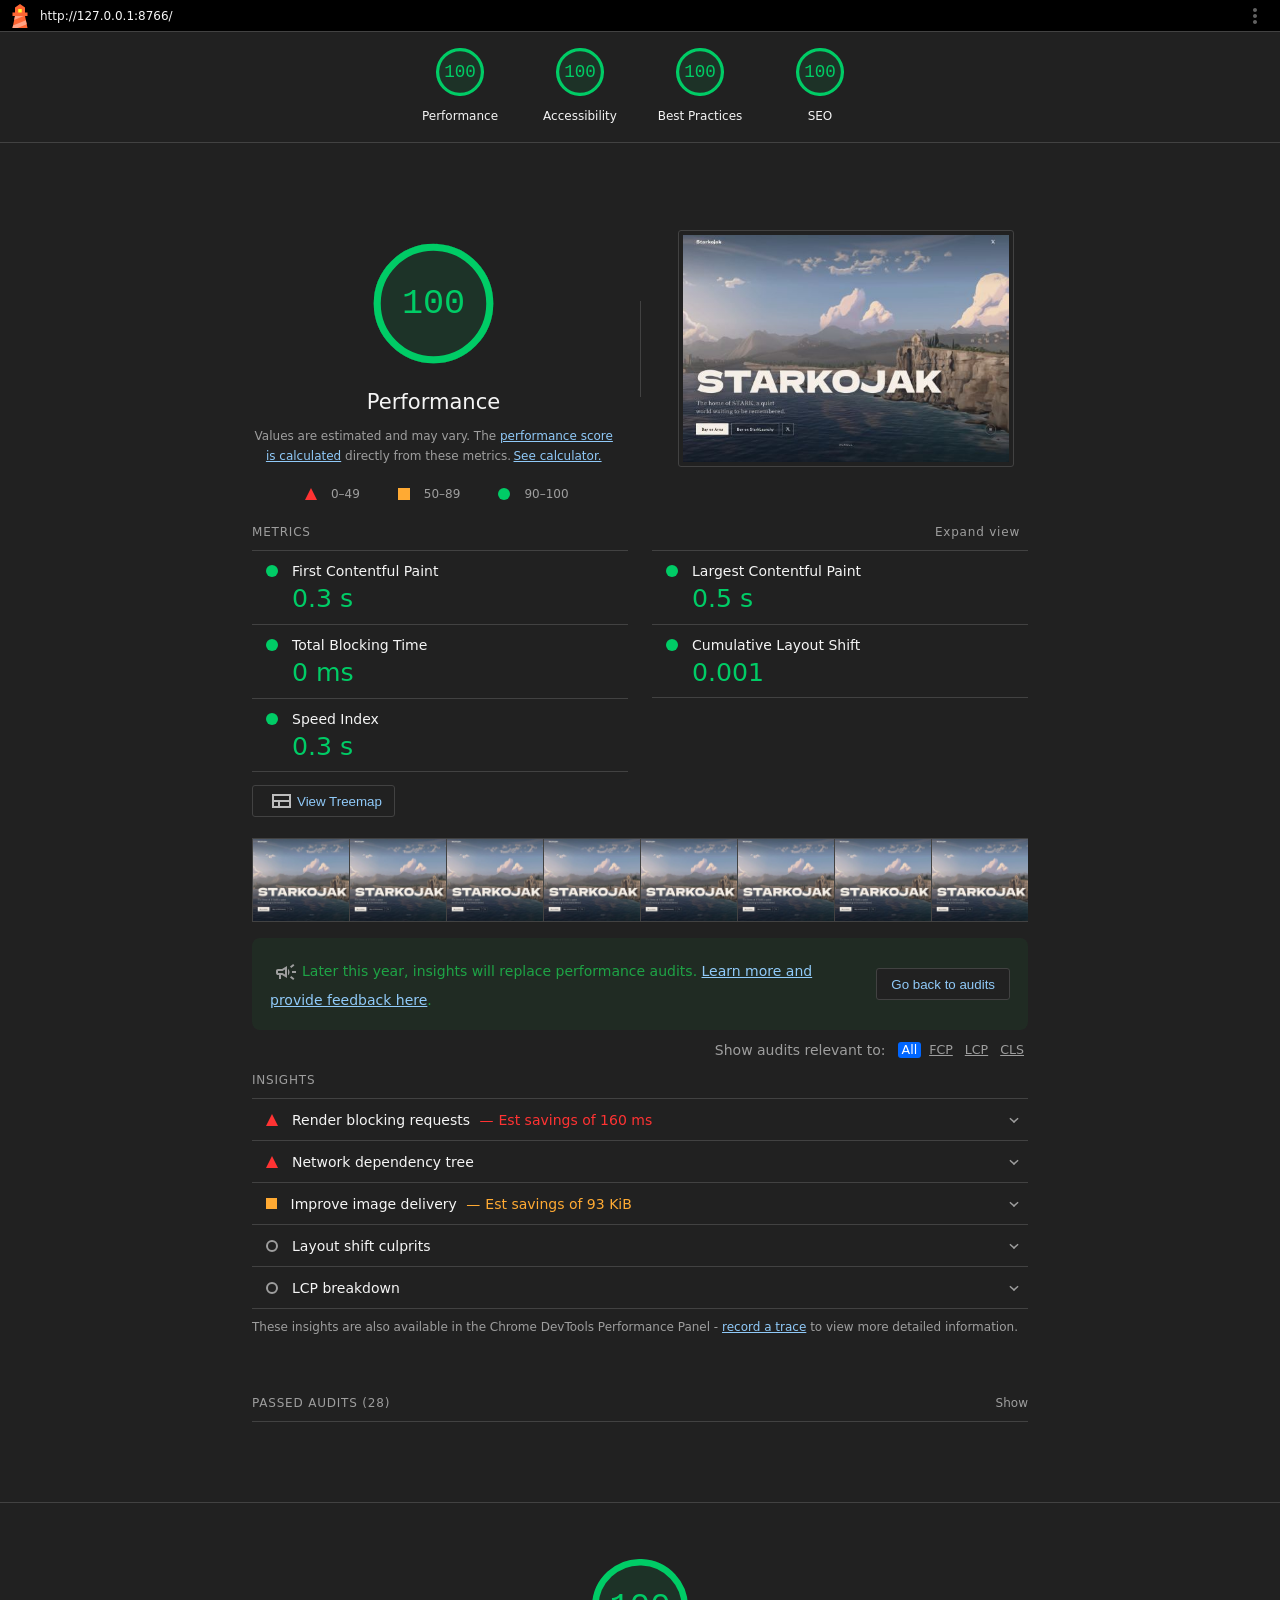
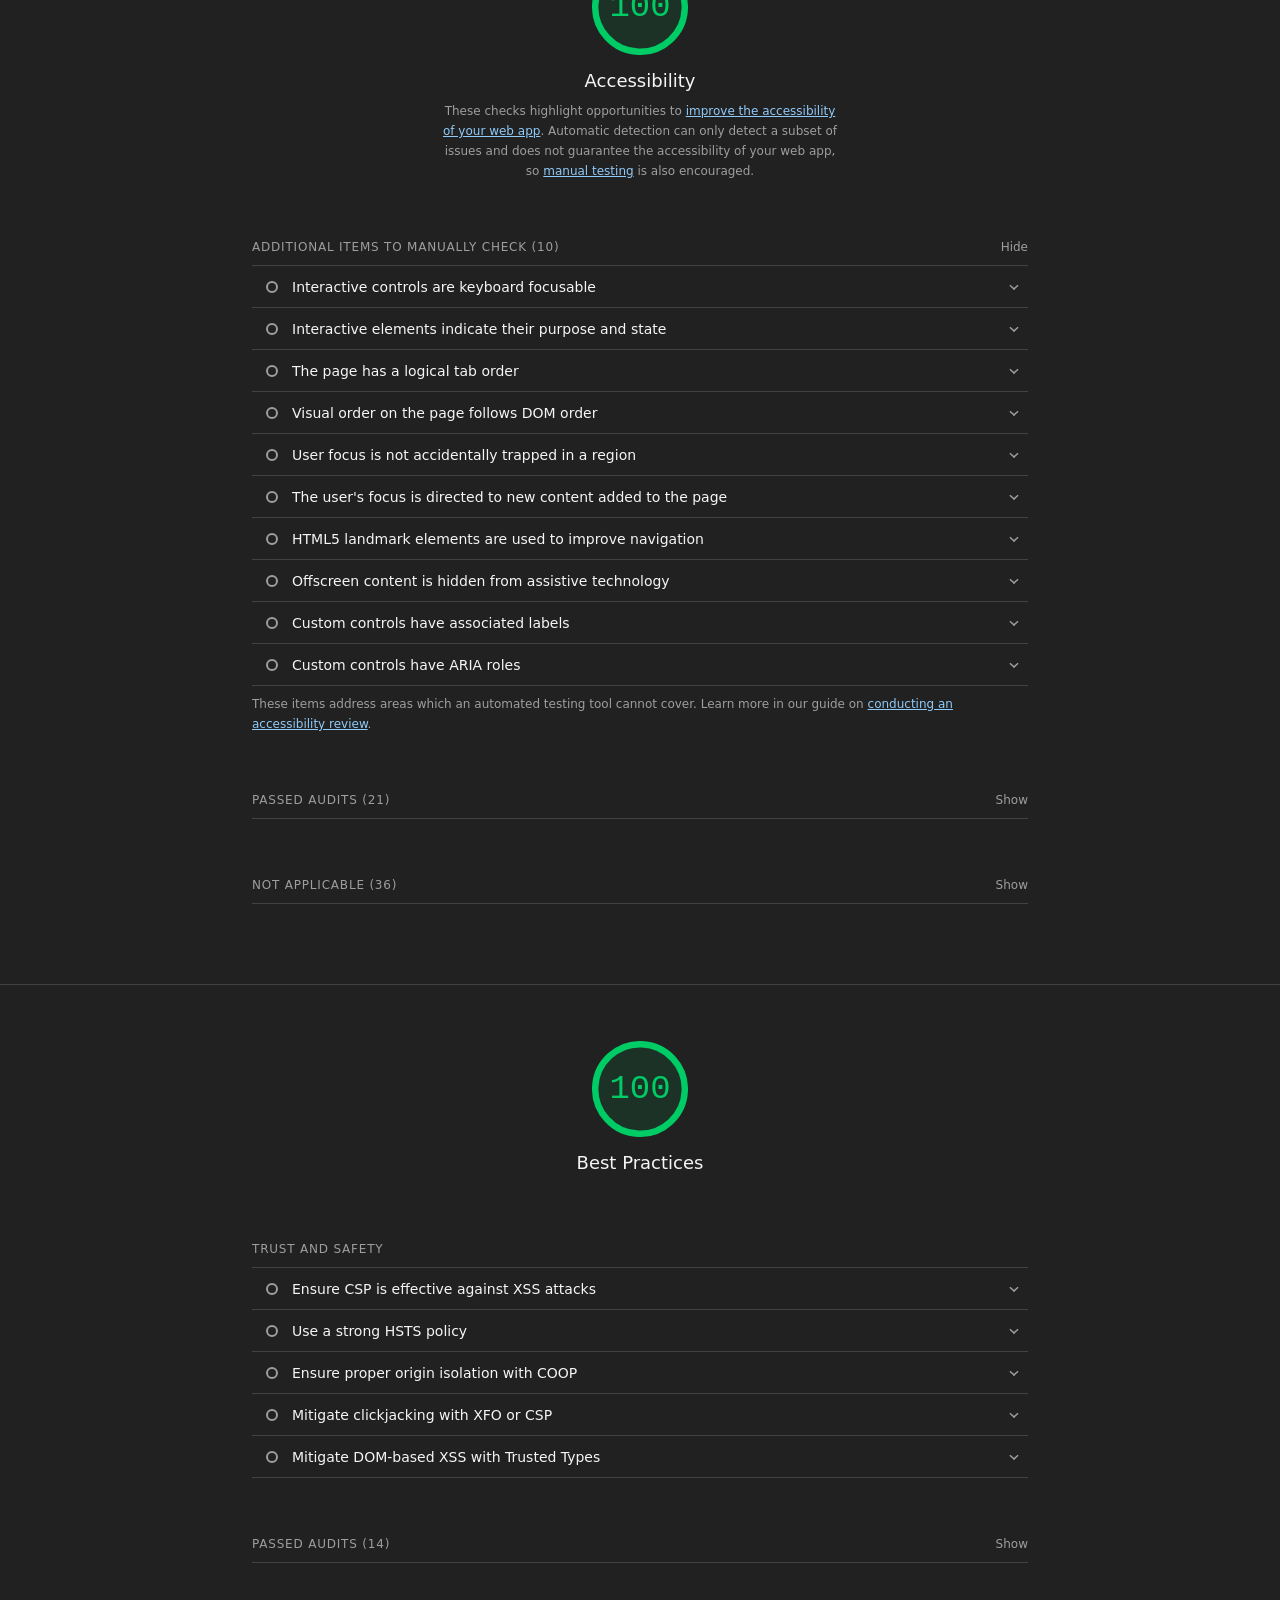
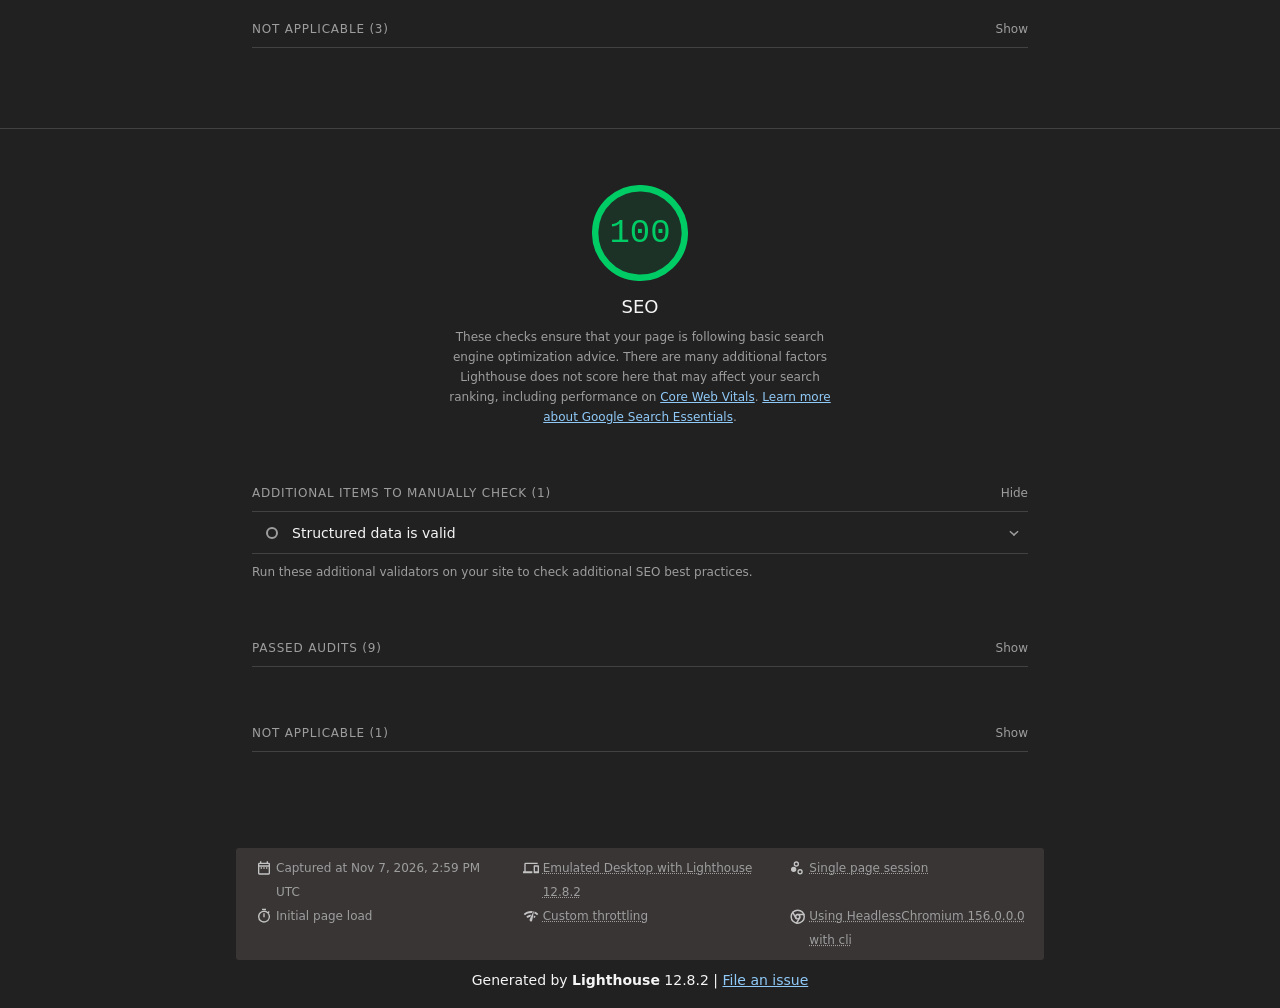
==== commit d1c10f23: "Render the copy into the HTML so the page reads without JavaScript content.js stays the only place t" ====
--- a/_redesign/lighthouse/local-desktop.html
+++ b/_redesign/lighthouse/local-desktop.html
@@ -17,7 +17,7 @@
 
   <div id="lh-log"></div>
 
-  <script>window.__LIGHTHOUSE_JSON__ = {"lighthouseVersion":"12.8.2","requestedUrl":"http://127.0.0.1:8766/","mainDocumentUrl":"http://127.0.0.1:8766/","finalDisplayedUrl":"http://127.0.0.1:8766/","finalUrl":"http://127.0.0.1:8766/","fetchTime":"2026-11-07T14:13:36.115Z","gatherMode":"navigation","runWarnings":[],"userAgent":"Mozilla/5.0 (Macintosh; Intel Mac OS X 10_15_7) AppleWebKit/537.36 (KHTML, like Gecko) HeadlessChrome/156.0.0.0 Safari/537.36","environment":{"networkUserAgent":"Mozilla/5.0 (Macintosh; Intel Mac OS X 10_15_7) AppleWebKit/537.36 (KHTML, like Gecko) Chrome/136.0.0.0 Safari/537.36","hostUserAgent":"Mozilla/5.0 (Macintosh; Intel Mac OS X 10_15_7) AppleWebKit/537.36 (KHTML, like Gecko) HeadlessChrome/156.0.0.0 Safari/537.36","benchmarkIndex":3225.5,"credits":{"axe-core":"4.14.0"}},"audits":{"is-on-https":{"id":"is-on-https","title":"Uses HTTPS","description":"All sites should be protected with HTTPS, even ones that don't handle sensitive data. This includes avoiding [mixed content](https://developers.google.com/web/fundamentals/security/prevent-mixed-content/what-is-mixed-content), where some resources are loaded over HTTP despite the initial request being served over HTTPS. HTTPS prevents intruders from tampering with or passively listening in on the communications between your app and your users, and is a prerequisite for HTTP/2 and many new web platform APIs. [Learn more about HTTPS](https://developer.chrome.com/docs/lighthouse/pwa/is-on-https/).","score":1,"scoreDisplayMode":"binary","details":{"type":"table","headings":[{"key":"url","valueType":"url","label":"Insecure URL"},{"key":"resolution","valueType":"text","label":"Request Resolution"}],"items":[]}},"redirects-http":{"id":"redirects-http","title":"Redirects HTTP traffic to HTTPS","description":"Make sure that you redirect all HTTP traffic to HTTPS in order to enable secure web features for all your users. [Learn more](https://developer.chrome.com/docs/lighthouse/pwa/redirects-http/).","score":null,"scoreDisplayMode":"notApplicable"},"viewport":{"id":"viewport","title":"Has a `\u003cmeta name=\"viewport\">` tag with `width` or `initial-scale`","description":"A `\u003cmeta name=\"viewport\">` not only optimizes your app for mobile screen sizes, but also prevents [a 300 millisecond delay to user input](https://developer.chrome.com/blog/300ms-tap-delay-gone-away/). [Learn more about using the viewport meta tag](https://developer.chrome.com/docs/lighthouse/pwa/viewport/).","score":1,"scoreDisplayMode":"metricSavings","warnings":[],"metricSavings":{"INP":0},"details":{"type":"debugdata","viewportContent":"width=device-width, initial-scale=1, viewport-fit=cover"},"guidanceLevel":3},"first-contentful-paint":{"id":"first-contentful-paint","title":"First Contentful Paint","description":"First Contentful Paint marks the time at which the first text or image is painted. [Learn more about the First Contentful Paint metric](https://developer.chrome.com/docs/lighthouse/performance/first-contentful-paint/).","score":1,"scoreDisplayMode":"numeric","numericValue":325.11965,"numericUnit":"millisecond","displayValue":"0.3 s","scoringOptions":{"p10":934,"median":1600}},"largest-contentful-paint":{"id":"largest-contentful-paint","title":"Largest Contentful Paint","description":"Largest Contentful Paint marks the time at which the largest text or image is painted. [Learn more about the Largest Contentful Paint metric](https://developer.chrome.com/docs/lighthouse/performance/lighthouse-largest-contentful-paint/)","score":1,"scoreDisplayMode":"numeric","numericValue":503.4131,"numericUnit":"millisecond","displayValue":"0.5 s","scoringOptions":{"p10":1200,"median":2400}},"first-meaningful-paint":{"id":"first-meaningful-paint","title":"First Meaningful Paint","description":"First Meaningful Paint measures when the primary content of a page is visible. [Learn more about the First Meaningful Paint metric](https://developer.chrome.com/docs/lighthouse/performance/first-meaningful-paint/).","score":null,"scoreDisplayMode":"notApplicable"},"speed-index":{"id":"speed-index","title":"Speed Index","description":"Speed Index shows how quickly the contents of a page are visibly populated. [Learn more about the Speed Index metric](https://developer.chrome.com/docs/lighthouse/performance/speed-index/).","score":1,"scoreDisplayMode":"numeric","numericValue":325.11965,"numericUnit":"millisecond","displayValue":"0.3 s","scoringOptions":{"p10":1311,"median":2300}},"screenshot-thumbnails":{"id":"screenshot-thumbnails","title":"Screenshot Thumbnails","description":"This is what the load of your site looked like.","score":1,"scoreDisplayMode":"informative","details":{"type":"filmstrip","scale":3000,"items":[{"timing":375,"timestamp":5137252929,"data":"[data-uri]"},{"timing":750,"timestamp":5137627929,"data":"[data-uri]"},{"timing":1125,"timestamp":5138002929,"data":"[data-uri]"},{"timing":1500,"timestamp":5138377929,"data":"[data-uri]"},{"timing":1875,"timestamp":5138752929,"data":"[data-uri]"},{"timing":2250,"timestamp":5139127929,"data":"[data-uri]"},{"timing":2625,"timestamp":5139502929,"data":"[data-uri]"},{"timing":3000,"timestamp":5139877929,"data":"[data-uri]"}]}},"final-screenshot":{"id":"final-screenshot","title":"Final Screenshot","description":"The last screenshot captured of the pageload.","score":1,"scoreDisplayMode":"informative","details":{"type":"screenshot","timing":2377,"timestamp":5139255156,"data":"[data-uri]"}},"total-blocking-time":{"id":"total-blocking-time","title":"Total Blocking Time","description":"Sum of all time periods between FCP and Time to Interactive, when task length exceeded 50ms, expressed in milliseconds. [Learn more about the Total Blocking Time metric](https://developer.chrome.com/docs/lighthouse/performance/lighthouse-total-blocking-time/).","score":1,"scoreDisplayMode":"numeric","numericValue":0,"numericUnit":"millisecond","displayValue":"0 ms","scoringOptions":{"p10":150,"median":350}},"max-potential-fid":{"id":"max-potential-fid","title":"Max Potential First Input Delay","description":"The maximum potential First Input Delay that your users could experience is the duration of the longest task. [Learn more about the Maximum Potential First Input Delay metric](https://developer.chrome.com/docs/lighthouse/performance/lighthouse-max-potential-fid/).","score":1,"scoreDisplayMode":"numeric","numericValue":16,"numericUnit":"millisecond","displayValue":"20 ms"},"cumulative-layout-shift":{"id":"cumulative-layout-shift","title":"Cumulative Layout Shift","description":"Cumulative Layout Shift measures the movement of visible elements within the viewport. [Learn more about the Cumulative Layout Shift metric](https://web.dev/articles/cls).","score":1,"scoreDisplayMode":"numeric","numericValue":0.001334762717800543,"numericUnit":"unitless","displayValue":"0.001","scoringOptions":{"p10":0.1,"median":0.25},"details":{"type":"debugdata","items":[{"cumulativeLayoutShiftMainFrame":0.001334762717800543,"newEngineResult":{"cumulativeLayoutShift":0.001334762717800543,"cumulativeLayoutShiftMainFrame":0.001334762717800543},"newEngineResultDiffered":false}]}},"errors-in-console":{"id":"errors-in-console","title":"No browser errors logged to the console","description":"Errors logged to the console indicate unresolved problems. They can come from network request failures and other browser concerns. [Learn more about this errors in console diagnostic audit](https://developer.chrome.com/docs/lighthouse/best-practices/errors-in-console/)","score":1,"scoreDisplayMode":"binary","details":{"type":"table","headings":[{"key":"sourceLocation","valueType":"source-location","label":"Source"},{"key":"description","valueType":"code","label":"Description"}],"items":[]}},"server-response-time":{"id":"server-response-time","title":"Initial server response time was short","description":"Keep the server response time for the main document short because all other requests depend on it. [Learn more about the Time to First Byte metric](https://developer.chrome.com/docs/lighthouse/performance/time-to-first-byte/).","score":1,"scoreDisplayMode":"metricSavings","numericValue":1.008,"numericUnit":"millisecond","displayValue":"Root document took 0 ms","metricSavings":{"FCP":0,"LCP":0},"details":{"type":"opportunity","headings":[{"key":"url","valueType":"url","label":"URL"},{"key":"responseTime","valueType":"timespanMs","label":"Time Spent"}],"items":[{"url":"http://127.0.0.1:8766/","responseTime":1.008}],"overallSavingsMs":0},"guidanceLevel":1},"interactive":{"id":"interactive","title":"Time to Interactive","description":"Time to Interactive is the amount of time it takes for the page to become fully interactive. [Learn more about the Time to Interactive metric](https://developer.chrome.com/docs/lighthouse/performance/interactive/).","score":1,"scoreDisplayMode":"numeric","numericValue":505.4131,"numericUnit":"millisecond","displayValue":"0.5 s"},"user-timings":{"id":"user-timings","title":"User Timing marks and measures","description":"Consider instrumenting your app with the User Timing API to measure your app's real-world performance during key user experiences. [Learn more about User Timing marks](https://developer.chrome.com/docs/lighthouse/performance/user-timings/).","score":null,"scoreDisplayMode":"notApplicable","details":{"type":"table","headings":[{"key":"name","valueType":"text","label":"Name"},{"key":"timingType","valueType":"text","label":"Type"},{"key":"startTime","valueType":"ms","granularity":0.01,"label":"Start Time"},{"key":"duration","valueType":"ms","granularity":0.01,"label":"Duration"}],"items":[]},"guidanceLevel":2},"critical-request-chains":{"id":"critical-request-chains","title":"Avoid chaining critical requests","description":"The Critical Request Chains below show you what resources are loaded with a high priority. Consider reducing the length of chains, reducing the download size of resources, or deferring the download of unnecessary resources to improve page load. [Learn how to avoid chaining critical requests](https://developer.chrome.com/docs/lighthouse/performance/critical-request-chains/).","score":1,"scoreDisplayMode":"informative","displayValue":"4 chains found","details":{"type":"criticalrequestchain","chains":{"4116160D7A73686DCF91D10D3E949F8C":{"request":{"url":"http://127.0.0.1:8766/","startTime":5136.878706,"endTime":5136.880255,"responseReceivedTime":5136.879908,"transferSize":4222},"children":{"6181.4":{"request":{"url":"http://127.0.0.1:8766/style.css","startTime":5136.898798,"endTime":5136.901402,"responseReceivedTime":5136.9010180000005,"transferSize":6203},"children":{"6181.33":{"request":{"url":"http://127.0.0.1:8766/fonts/shippori-mincho-500-latin.woff2","startTime":5136.92151,"endTime":5136.924949,"responseReceivedTime":5136.924175,"transferSize":28949}},"6181.34":{"request":{"url":"http://127.0.0.1:8766/fonts/zen-kaku-gothic-new-500-latin.woff2","startTime":5136.92159,"endTime":5136.925357,"responseReceivedTime":5136.924426,"transferSize":9812}},"6181.35":{"request":{"url":"http://127.0.0.1:8766/fonts/zen-kaku-gothic-new-700-latin.woff2","startTime":5136.921719,"endTime":5136.926077,"responseReceivedTime":5136.925603999999,"transferSize":9904}}}},"6181.5":{"request":{"url":"http://127.0.0.1:8766/content.js","startTime":5136.898989,"endTime":5136.902082,"responseReceivedTime":5136.901946000001,"transferSize":2166}}}}},"longestChain":{"duration":47.37100000027567,"length":3,"transferSize":9904}},"guidanceLevel":1},"redirects":{"id":"redirects","title":"Avoid multiple page redirects","description":"Redirects introduce additional delays before the page can be loaded. [Learn how to avoid page redirects](https://developer.chrome.com/docs/lighthouse/performance/redirects/)